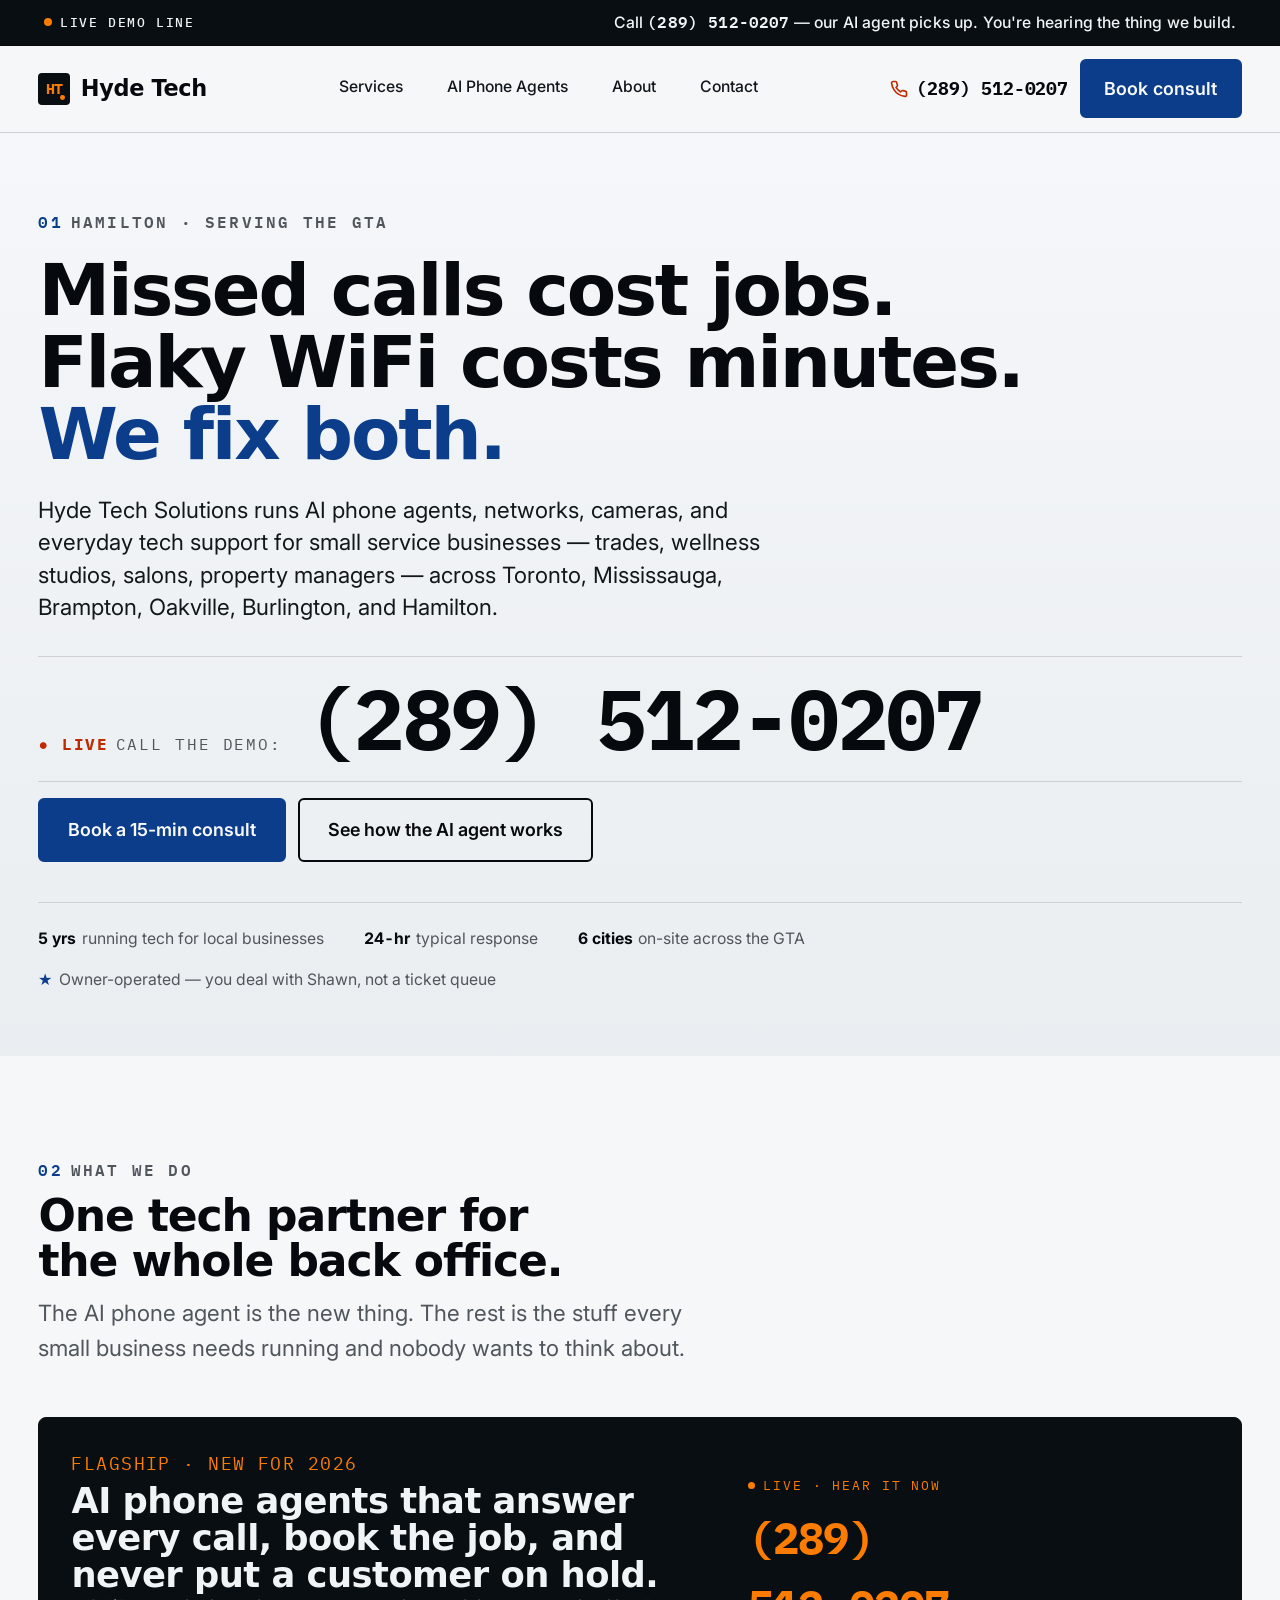
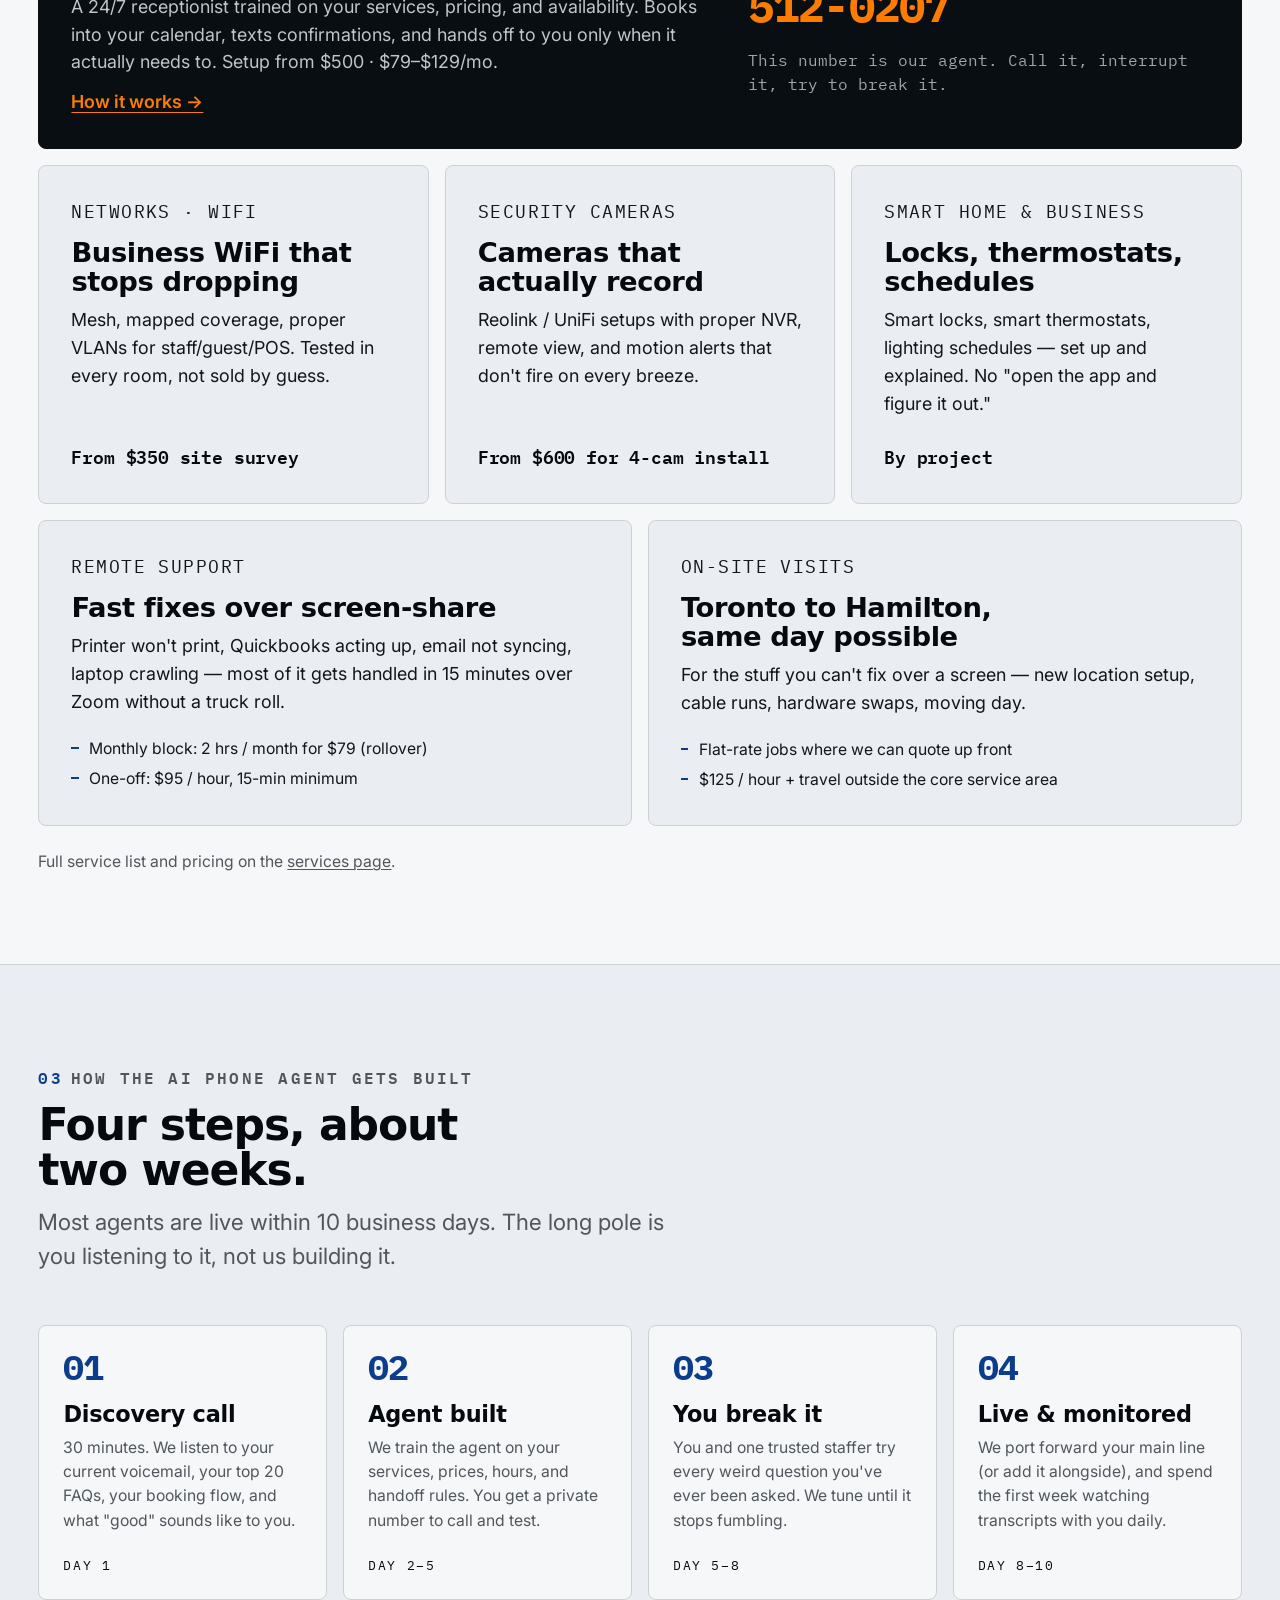
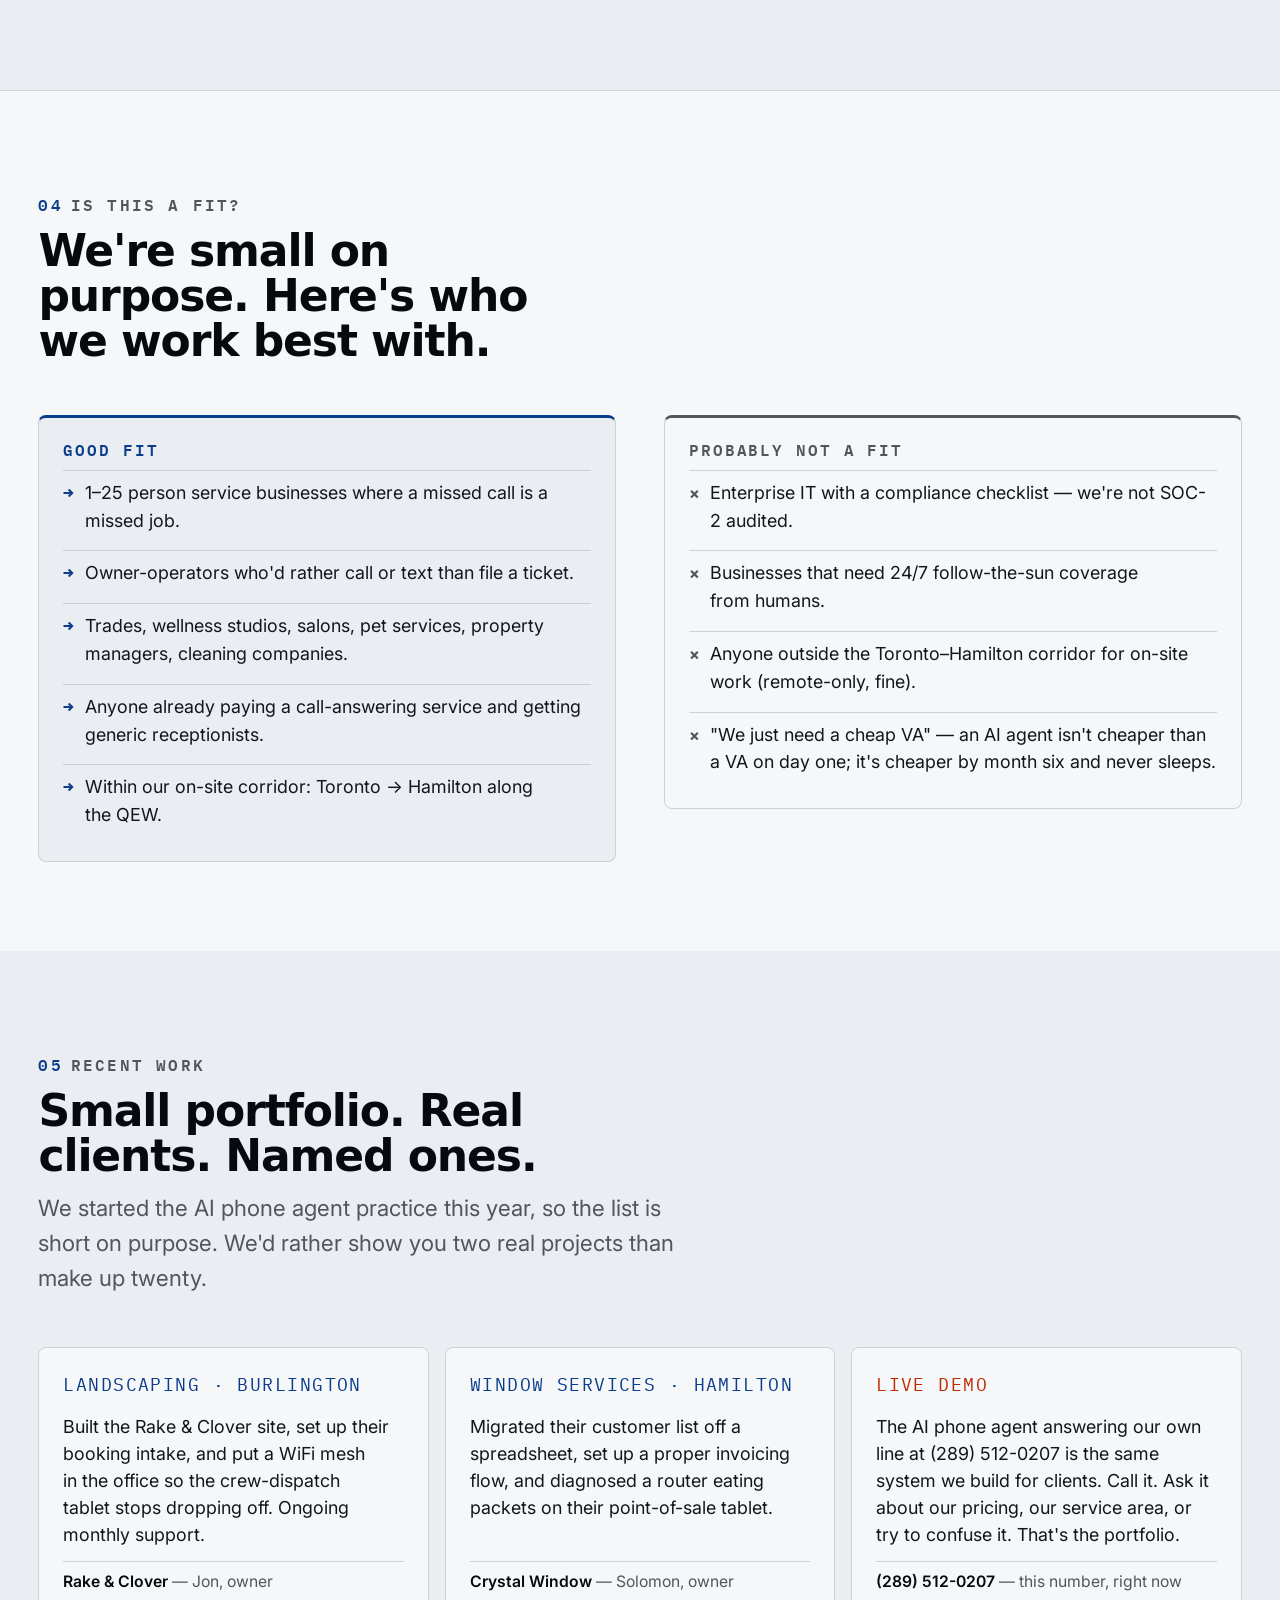
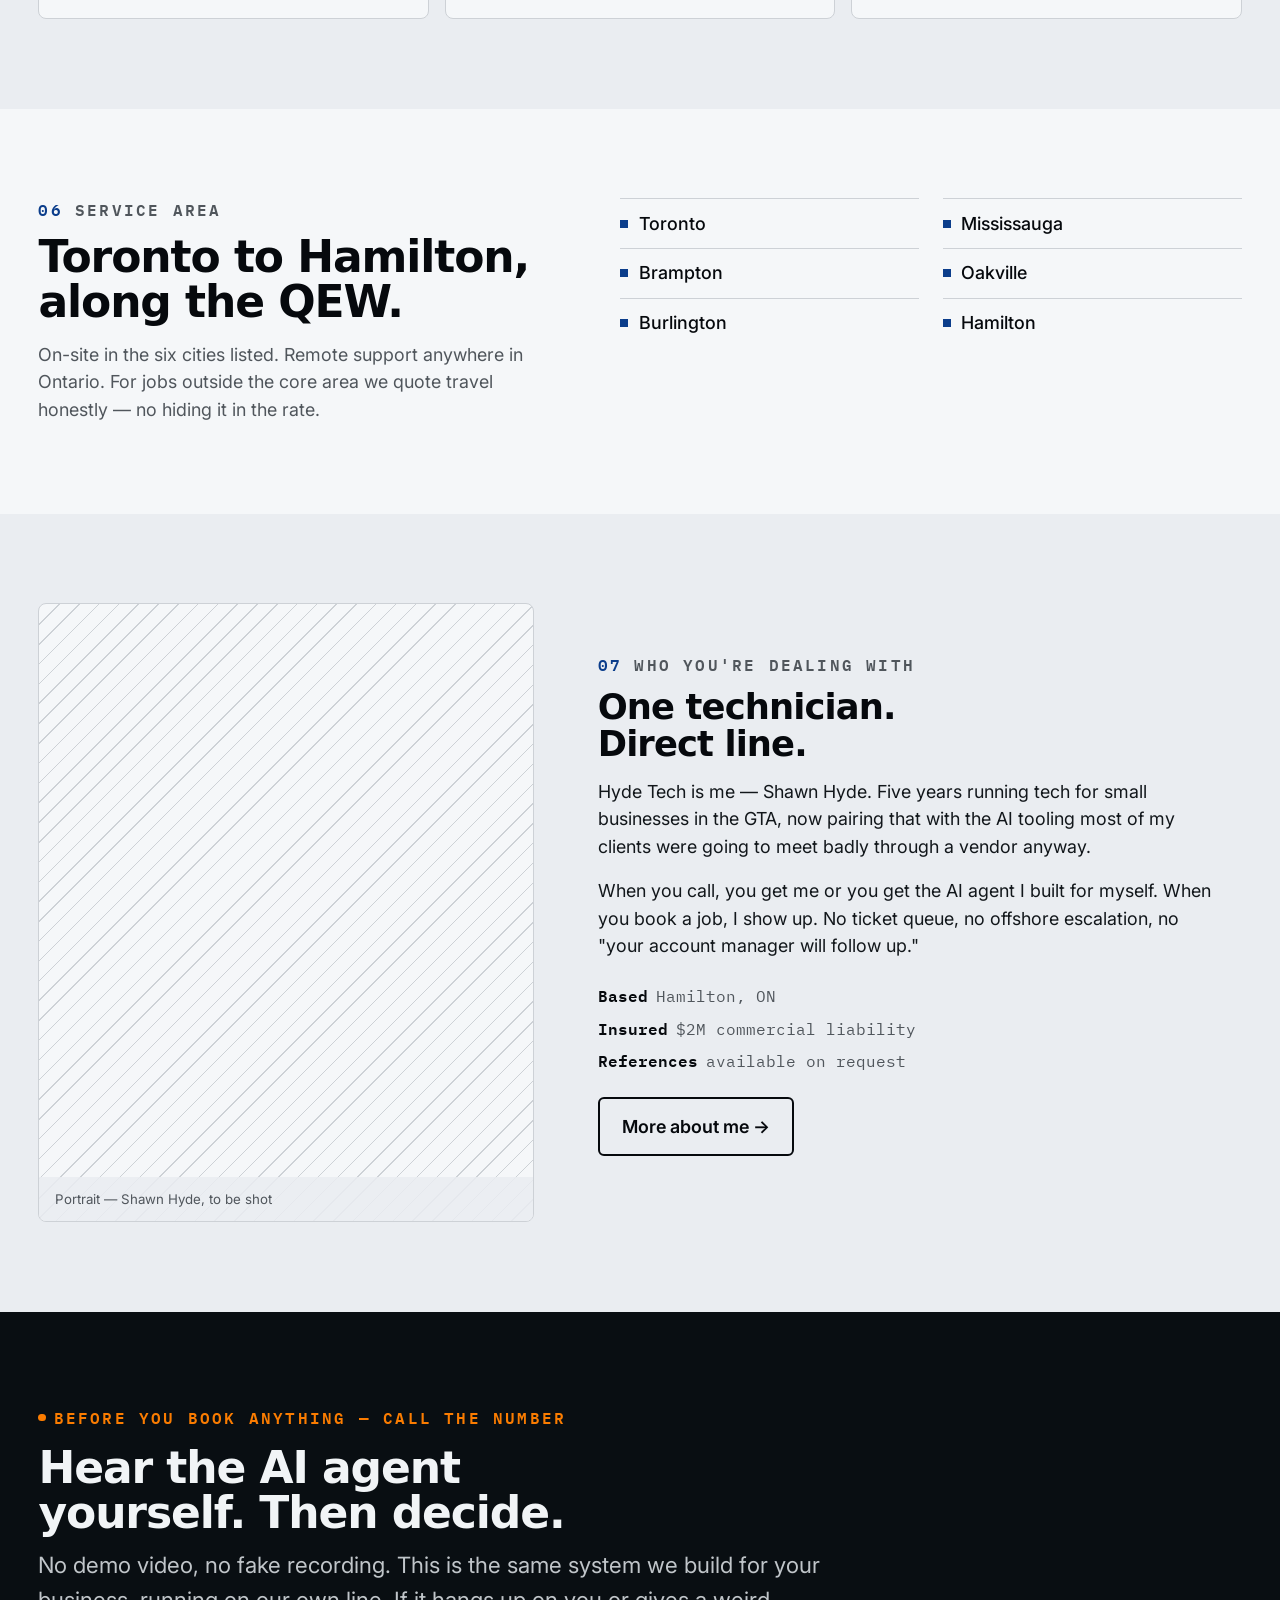
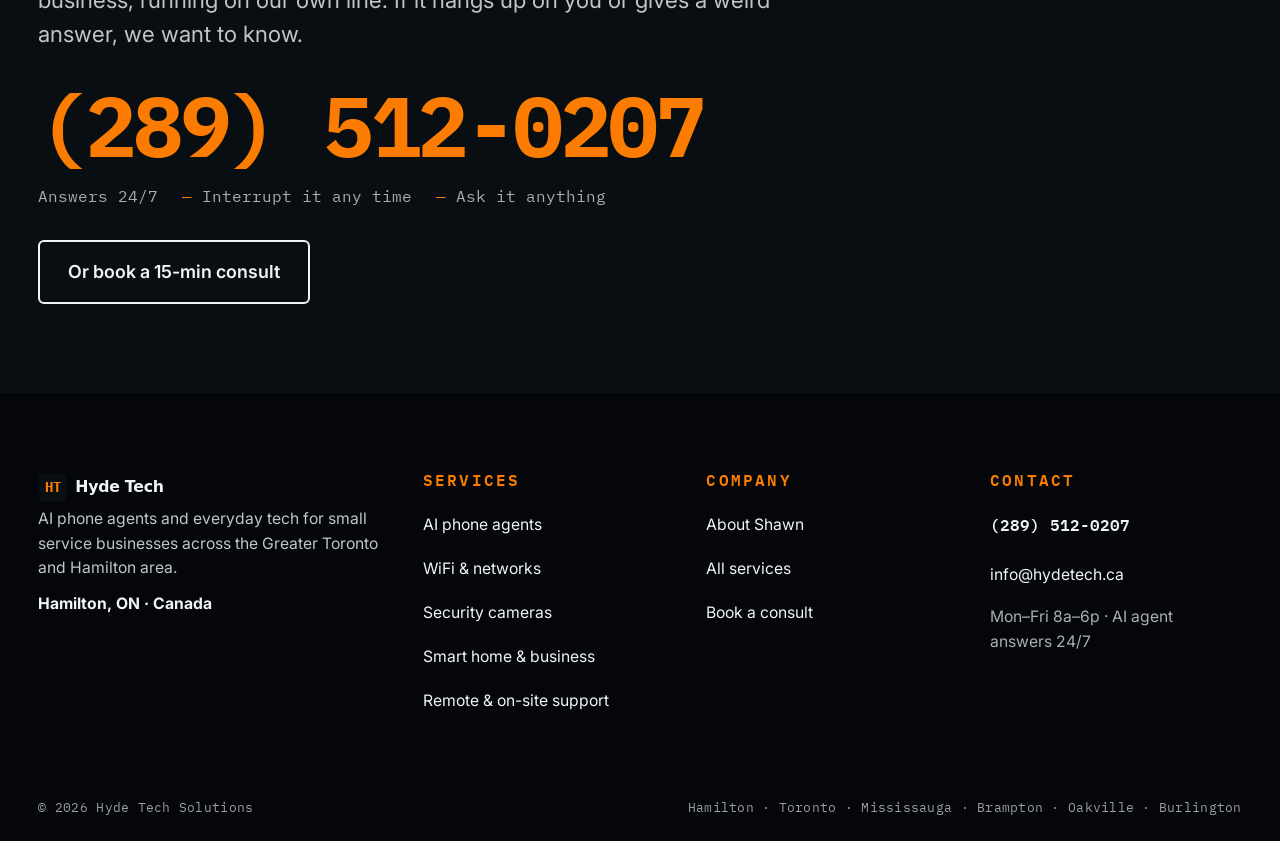
==== index.html @ 059d6177 "Initial preview: Hyde Tech v3 (a11y fixes 2026-04-24, relative paths, noindexed)" ====
<!doctype html>
<html lang="en">
<head>
  <meta charset="utf-8">
  <meta name="viewport" content="width=device-width, initial-scale=1">
  <meta name="theme-color" content="#1a1d26">
  <title>Hyde Tech Solutions — AI phone agents &amp; everyday tech for GTA service businesses</title>
  <meta name="description" content="Hyde Tech Solutions builds AI phone agents, fixes networks, and keeps the tech running for trades, wellness studios, and owner-operators across Toronto, Mississauga, Brampton, Oakville, Burlington, and Hamilton. Call (289) 512-0207 — that number is itself an AI demo.">

  <meta property="og:type" content="website">
  <meta property="og:title" content="Hyde Tech Solutions — AI phone agents &amp; everyday tech">
  <meta property="og:description" content="Call (289) 512-0207 to hear the AI pick up. Then book us to do the same for your business.">
  <meta property="og:url" content="https://hydetech.ca/">
  <meta name="twitter:card" content="summary_large_image">

  <meta name="robots" content="noindex, nofollow">
  <link rel="preconnect" href="https://fonts.googleapis.com">
  <link rel="preconnect" href="https://fonts.gstatic.com" crossorigin>
  <link rel="preconnect" href="https://api.fontshare.com">
  <link href="https://api.fontshare.com/v2/css?f[]=general-sans@500,600,700,800&display=swap" rel="stylesheet">
  <link href="https://fonts.googleapis.com/css2?family=Inter:wght@400;500;600;700&family=IBM+Plex+Mono:wght@400;500;600;700&display=swap" rel="stylesheet">

  <link rel="stylesheet" href="css/tokens.css">
  <link rel="stylesheet" href="css/site.css">

  <script type="application/ld+json">
  {
    "@context": "https://schema.org",
    "@graph": [
      {
        "@type": "ProfessionalService",
        "@id": "https://hydetech.ca/#org",
        "name": "Hyde Tech Solutions",
        "legalName": "Hyde Tech Solutions",
        "url": "https://hydetech.ca/",
        "telephone": "+1-289-512-0207",
        "email": "info@hydetech.ca",
        "priceRange": "$$",
        "image": "https://hydetech.ca/og.jpg",
        "description": "AI phone agents, network and WiFi setup, and managed tech support for small service businesses across the Greater Toronto and Hamilton area.",
        "address": {
          "@type": "PostalAddress",
          "addressLocality": "Hamilton",
          "addressRegion": "ON",
          "addressCountry": "CA"
        },
        "geo": {
          "@type": "GeoCoordinates",
          "latitude": 43.2557,
          "longitude": -79.8711
        },
        "areaServed": [
          { "@type": "City", "name": "Toronto" },
          { "@type": "City", "name": "Mississauga" },
          { "@type": "City", "name": "Brampton" },
          { "@type": "City", "name": "Oakville" },
          { "@type": "City", "name": "Burlington" },
          { "@type": "City", "name": "Hamilton" }
        ],
        "serviceType": [
          "AI phone agent setup",
          "Managed IT",
          "Network and WiFi installation",
          "Security camera systems",
          "Smart home and business automation",
          "Remote and on-site tech support"
        ],
        "founder": { "@type": "Person", "name": "Shawn Hyde" }
      },
      {
        "@type": "WebSite",
        "@id": "https://hydetech.ca/#site",
        "url": "https://hydetech.ca/",
        "name": "Hyde Tech Solutions",
        "publisher": { "@id": "https://hydetech.ca/#org" }
      }
    ]
  }
  </script>
</head>
<body>

  <a class="skip-link" href="#main">Skip to main content</a>

  <!-- LIVE DEMO BAND -->
  <div class="live-band" role="region" aria-label="AI demo line">
    <div class="live-band__inner">
      <span class="live-band__status"><span class="live-band__dot" aria-hidden="true"></span>LIVE Demo line</span>
      <span>Call <a href="tel:+12895120207">(289) 512-0207</a> — our AI agent picks up. You're hearing the thing we build.</span>
      <span class="vh">Serving the Greater Toronto and Hamilton area.</span>
    </div>
  </div>

  <!-- HEADER -->
  <header class="site-header">
    <div class="container header-inner">
      <a class="logo" href="./" aria-label="Hyde Tech Solutions home">
        <span class="logo-mark" aria-hidden="true">HT</span>
        <span>Hyde Tech</span>
      </a>
      <nav class="site-nav" id="site-nav" aria-label="Primary">
        <a href="services/">Services</a>
        <a href="ai-phone-agents/">AI Phone Agents</a>
        <a href="about/">About</a>
        <a href="contact/">Contact</a>
      </nav>
      <div class="header-cta">
        <a class="header-phone" href="tel:+12895120207" aria-label="Call (289) 512-0207">
          <svg width="18" height="18" viewBox="0 0 24 24" fill="none" stroke="currentColor" stroke-width="2.2" stroke-linecap="round" stroke-linejoin="round" aria-hidden="true"><path d="M22 16.92v3a2 2 0 0 1-2.18 2 19.8 19.8 0 0 1-8.63-3.07 19.5 19.5 0 0 1-6-6A19.8 19.8 0 0 1 2.12 4.18 2 2 0 0 1 4.11 2h3a2 2 0 0 1 2 1.72 12.8 12.8 0 0 0 .7 2.81 2 2 0 0 1-.45 2.11L8.09 9.91a16 16 0 0 0 6 6l1.27-1.27a2 2 0 0 1 2.11-.45 12.8 12.8 0 0 0 2.81.7A2 2 0 0 1 22 16.92z"/></svg>
          <span class="label">(289) 512-0207</span>
        </a>
        <a class="btn btn-primary" href="contact/">Book consult</a>
        <button class="nav-toggle" type="button" aria-expanded="false" aria-controls="site-nav" aria-label="Toggle menu"><span></span><span></span><span></span></button>
      </div>
    </div>
  </header>

  <main id="main">

    <!-- HERO -->
    <section class="hero">
      <div class="container">
        <p class="eyebrow"><span class="num">01</span>Hamilton · serving the GTA</p>
        <h1>Missed calls cost jobs.<br>Flaky WiFi costs minutes.<br><span class="accent">We fix both.</span></h1>
        <p class="sub">Hyde Tech Solutions runs AI phone agents, networks, cameras, and everyday tech support for small service businesses — trades, wellness studios, salons, property managers — across Toronto, Mississauga, Brampton, Oakville, Burlington, and Hamilton.</p>

        <div class="hero-phone-block">
          <span class="label"><span class="live-tag">● LIVE</span>Call the demo:</span>
          <a class="hero-phone phone-display" href="tel:+12895120207">(289) 512-0207</a>
        </div>

        <div class="hero-ctas">
          <a class="btn btn-primary btn-lg" href="contact/">Book a 15-min consult</a>
          <a class="btn btn-outline btn-lg" href="ai-phone-agents/">See how the AI agent works</a>
        </div>

        <ul class="trust-strip" aria-label="Quick facts">
          <li><strong>5 yrs</strong>running tech for local businesses</li>
          <li><strong>24-hr</strong>typical response</li>
          <li><strong>6 cities</strong>on-site across the GTA</li>
          <li><span class="mark">★</span>Owner-operated — you deal with Shawn, not a ticket queue</li>
        </ul>
      </div>
    </section>

    <!-- SERVICES BENTO -->
    <section class="services" id="services">
      <div class="container">
        <header class="section-head">
          <p class="eyebrow"><span class="num">02</span>What we do</p>
          <h2>One tech partner for the whole back office.</h2>
          <p>The AI phone agent is the new thing. The rest is the stuff every small business needs running and nobody wants to think about.</p>
        </header>

        <div class="bento">

          <article class="service service--feature">
            <div>
              <p class="service-tag">Flagship · New for 2026</p>
              <h3>AI phone agents that answer every call, book the job, and never put a customer on hold.</h3>
              <p>A 24/7 receptionist trained on your services, pricing, and availability. Books into your calendar, texts confirmations, and hands off to you only when it actually needs to. Setup from $500 · $79–$129/mo.</p>
              <p style="margin-block-start:0.75rem;"><a href="ai-phone-agents/" style="color:var(--live); text-decoration: underline; text-underline-offset: 0.2em; font-weight:600;">How it works →</a></p>
            </div>
            <div class="cta-side">
              <span class="live-badge">LIVE · hear it now</span>
              <a class="num" href="tel:+12895120207">(289)<br>512-0207</a>
              <small>This number is our agent. Call it, interrupt it, try to break it.</small>
            </div>
          </article>

          <article class="service service--std">
            <p class="service-tag">Networks · WiFi</p>
            <h3>Business WiFi that stops dropping</h3>
            <p>Mesh, mapped coverage, proper VLANs for staff/guest/POS. Tested in every room, not sold by guess.</p>
            <span class="price">From $350 site survey</span>
          </article>

          <article class="service service--std">
            <p class="service-tag">Security cameras</p>
            <h3>Cameras that actually record</h3>
            <p>Reolink / UniFi setups with proper NVR, remote view, and motion alerts that don't fire on every breeze.</p>
            <span class="price">From $600 for 4-cam install</span>
          </article>

          <article class="service service--std">
            <p class="service-tag">Smart home &amp; business</p>
            <h3>Locks, thermostats, schedules</h3>
            <p>Smart locks, smart thermostats, lighting schedules — set up and explained. No "open the app and figure it out."</p>
            <span class="price">By project</span>
          </article>

          <article class="service service--wide">
            <p class="service-tag">Remote support</p>
            <h3>Fast fixes over screen-share</h3>
            <p>Printer won't print, Quickbooks acting up, email not syncing, laptop crawling — most of it gets handled in 15 minutes over Zoom without a truck roll.</p>
            <ul>
              <li>Monthly block: 2 hrs / month for $79 (rollover)</li>
              <li>One-off: $95 / hour, 15-min minimum</li>
            </ul>
          </article>

          <article class="service service--wide">
            <p class="service-tag">On-site visits</p>
            <h3>Toronto to Hamilton, same day possible</h3>
            <p>For the stuff you can't fix over a screen — new location setup, cable runs, hardware swaps, moving day.</p>
            <ul>
              <li>Flat-rate jobs where we can quote up front</li>
              <li>$125 / hour + travel outside the core service area</li>
            </ul>
          </article>

        </div>

        <p class="reveal" style="margin-block-start:1.5rem; color:var(--muted); font-size:var(--step--1);">Full service list and pricing on the <a href="services/">services page</a>.</p>
      </div>
    </section>

    <!-- HOW IT WORKS (AI Phone Agent) -->
    <section class="how" id="how">
      <div class="container">
        <header class="section-head">
          <p class="eyebrow"><span class="num">03</span>How the AI phone agent gets built</p>
          <h2>Four steps, about two weeks.</h2>
          <p>Most agents are live within 10 business days. The long pole is you listening to it, not us building it.</p>
        </header>

        <div class="steps">
          <article class="step reveal">
            <h3>Discovery call</h3>
            <p>30 minutes. We listen to your current voicemail, your top 20 FAQs, your booking flow, and what "good" sounds like to you.</p>
            <time>Day 1</time>
          </article>
          <article class="step reveal">
            <h3>Agent built</h3>
            <p>We train the agent on your services, prices, hours, and handoff rules. You get a private number to call and test.</p>
            <time>Day 2–5</time>
          </article>
          <article class="step reveal">
            <h3>You break it</h3>
            <p>You and one trusted staffer try every weird question you've ever been asked. We tune until it stops fumbling.</p>
            <time>Day 5–8</time>
          </article>
          <article class="step reveal">
            <h3>Live &amp; monitored</h3>
            <p>We port forward your main line (or add it alongside), and spend the first week watching transcripts with you daily.</p>
            <time>Day 8–10</time>
          </article>
        </div>
      </div>
    </section>

    <!-- FIT -->
    <section class="fit">
      <div class="container">
        <header class="section-head">
          <p class="eyebrow"><span class="num">04</span>Is this a fit?</p>
          <h2>We're small on purpose. Here's who we work best with.</h2>
        </header>

        <div class="fit-grid">
          <div class="fit-col fit-col--yes reveal">
            <h3>Good fit</h3>
            <ul>
              <li>1–25 person service businesses where a missed call is a missed job.</li>
              <li>Owner-operators who'd rather call or text than file a ticket.</li>
              <li>Trades, wellness studios, salons, pet services, property managers, cleaning companies.</li>
              <li>Anyone already paying a call-answering service and getting generic receptionists.</li>
              <li>Within our on-site corridor: Toronto → Hamilton along the QEW.</li>
            </ul>
          </div>
          <div class="fit-col fit-col--no reveal">
            <h3>Probably not a fit</h3>
            <ul>
              <li>Enterprise IT with a compliance checklist — we're not SOC-2 audited.</li>
              <li>Businesses that need 24/7 follow-the-sun coverage from humans.</li>
              <li>Anyone outside the Toronto–Hamilton corridor for on-site work (remote-only, fine).</li>
              <li>"We just need a cheap VA" — an AI agent isn't cheaper than a VA on day one; it's cheaper by month six and never sleeps.</li>
            </ul>
          </div>
        </div>
      </div>
    </section>

    <!-- PROOF / RECENT WORK -->
    <section class="proof" id="work">
      <div class="container">
        <header class="section-head">
          <p class="eyebrow"><span class="num">05</span>Recent work</p>
          <h2>Small portfolio. Real clients. Named ones.</h2>
          <p>We started the AI phone agent practice this year, so the list is short on purpose. We'd rather show you two real projects than make up twenty.</p>
        </header>

        <div class="proof-grid">
          <article class="review reveal">
            <p class="service-tag" style="color:var(--brand);">Landscaping · Burlington</p>
            <p>Built the Rake &amp; Clover site, set up their booking intake, and put a WiFi mesh in the office so the crew-dispatch tablet stops dropping off. Ongoing monthly support.</p>
            <cite><strong>Rake &amp; Clover</strong> — Jon, owner</cite>
          </article>
          <article class="review reveal">
            <p class="service-tag" style="color:var(--brand);">Window services · Hamilton</p>
            <p>Migrated their customer list off a spreadsheet, set up a proper invoicing flow, and diagnosed a router eating packets on their point-of-sale tablet.</p>
            <cite><strong>Crystal Window</strong> — Solomon, owner</cite>
          </article>
          <article class="review reveal">
            <p class="service-tag" style="color:var(--live-ink);">Live demo</p>
            <p>The AI phone agent answering our own line at (289) 512-0207 is the same system we build for clients. Call it. Ask it about our pricing, our service area, or try to confuse it. That's the portfolio.</p>
            <cite><strong><a href="tel:+12895120207" style="color:var(--text-hi); text-decoration: none;">(289) 512-0207</a></strong> — this number, right now</cite>
          </article>
        </div>
      </div>
    </section>

    <!-- SERVICE AREA -->
    <section class="area">
      <div class="container">
        <div class="area-grid">
          <div class="reveal">
            <p class="eyebrow" style="font-family: var(--font-mono); font-size: var(--step--1); text-transform: uppercase; letter-spacing: 0.14em; color: var(--muted); font-weight: 600; margin-block-end: 0.75rem;"><span style="color:var(--brand);">06 </span>Service area</p>
            <h2 style="font-size: var(--step-4); max-width: 18ch; margin-block-end:1rem;">Toronto to Hamilton, along the QEW.</h2>
            <p style="color:var(--muted); font-size: var(--step-0);">On-site in the six cities listed. Remote support anywhere in Ontario. For jobs outside the core area we quote travel honestly — no hiding it in the rate.</p>
          </div>
          <ul class="area-list reveal">
            <li>Toronto</li>
            <li>Mississauga</li>
            <li>Brampton</li>
            <li>Oakville</li>
            <li>Burlington</li>
            <li>Hamilton</li>
          </ul>
        </div>
      </div>
    </section>

    <!-- ABOUT TEASER -->
    <section class="about">
      <div class="container">
        <div class="about-grid">
          <div class="portrait reveal" role="img" aria-label="Placeholder for portrait of Shawn Hyde"></div>
          <div class="reveal">
            <p class="eyebrow" style="font-family: var(--font-mono); font-size: var(--step--1); text-transform: uppercase; letter-spacing: 0.14em; color: var(--muted); font-weight: 600; margin-block-end: 0.75rem;"><span style="color:var(--brand);">07 </span>Who you're dealing with</p>
            <h2>One technician. Direct line.</h2>
            <p>Hyde Tech is me — Shawn Hyde. Five years running tech for small businesses in the GTA, now pairing that with the AI tooling most of my clients were going to meet badly through a vendor anyway.</p>
            <p>When you call, you get me or you get the AI agent I built for myself. When you book a job, I show up. No ticket queue, no offshore escalation, no "your account manager will follow up."</p>
            <ul class="creds">
              <li><strong>Based</strong>Hamilton, ON</li>
              <li><strong>Insured</strong>$2M commercial liability</li>
              <li><strong>References</strong>available on request</li>
            </ul>
            <p style="margin-block-start:1.5rem;"><a class="btn btn-outline" href="about/">More about me →</a></p>
          </div>
        </div>
      </div>
    </section>

    <!-- FINAL CTA -->
    <section class="cta-block">
      <div class="container">
        <p class="eyebrow">Before you book anything — call the number</p>
        <h2>Hear the AI agent yourself. Then decide.</h2>
        <p>No demo video, no fake recording. This is the same system we build for your business, running on our own line. If it hangs up on you or gives a weird answer, we want to know.</p>
        <a class="cta-phone" href="tel:+12895120207">(289) 512-0207</a>
        <div class="cta-sub">
          <span>Answers 24/7</span>
          <span>Interrupt it any time</span>
          <span>Ask it anything</span>
        </div>
        <a class="btn btn-outline btn-lg" href="contact/">Or book a 15-min consult</a>
      </div>
    </section>

  </main>

  <!-- FOOTER -->
  <footer class="site-footer">
    <div class="container">
      <nav class="footer-grid" aria-label="Footer">
        <div>
          <p class="footer-brand"><span class="mark">HT</span>Hyde Tech</p>
          <p>AI phone agents and everyday tech for small service businesses across the Greater Toronto and Hamilton area.</p>
          <p style="margin-block-start:0.75rem;"><strong style="color:var(--ink-fg);">Hamilton, ON · Canada</strong></p>
        </div>
        <div>
          <h4>Services</h4>
          <a href="ai-phone-agents/">AI phone agents</a>
          <a href="services/#wifi">WiFi &amp; networks</a>
          <a href="services/#cameras">Security cameras</a>
          <a href="services/#smart">Smart home &amp; business</a>
          <a href="services/#support">Remote &amp; on-site support</a>
        </div>
        <div>
          <h4>Company</h4>
          <a href="about/">About Shawn</a>
          <a href="services/">All services</a>
          <a href="contact/">Book a consult</a>
        </div>
        <div>
          <h4>Contact</h4>
          <p><a href="tel:+12895120207" class="mono" style="font-weight:600;">(289) 512-0207</a></p>
          <p><a href="mailto:info@hydetech.ca">info@hydetech.ca</a></p>
          <p style="color:oklch(0.75 0.008 250); margin-block-start:0.5rem;">Mon–Fri 8a–6p · AI agent answers 24/7</p>
        </div>
      </nav>
      <div class="footer-bottom">
        <span>© 2026 Hyde Tech Solutions</span>
        <span>Hamilton · Toronto · Mississauga · Brampton · Oakville · Burlington</span>
      </div>
    </div>
  </footer>

  <!-- MOBILE STICKY CTA -->
  <div class="mobile-cta" aria-hidden="false">
    <a class="btn btn-primary" href="tel:+12895120207">Call (289) 512-0207</a>
    <a class="btn btn-outline" href="contact/">Book</a>
  </div>

  <script>
    // Nav toggle
    (function () {
      const btn = document.querySelector('.nav-toggle');
      const nav = document.getElementById('site-nav');
      if (!btn || !nav) return;
      btn.addEventListener('click', () => {
        const open = nav.classList.toggle('is-open');
        btn.setAttribute('aria-expanded', String(open));
      });
    })();
  </script>

</body>
</html>
---- css/tokens.css ----
/* ============================================================
   Hyde Tech Solutions — Design Tokens (v3)
   Archetype: utilitarian-direct
   Palette:  charcoal + deep indigo brand + safety-orange LIVE signal
   Type:     General Sans (display) + Inter (body) + IBM Plex Mono (phone/data)
   Rule:     Phone is the loudest thing. Weight carries H1. No gradients.
   ============================================================ */

:root {
  /* ----- Colors (OKLCH) -----
     Bone base so the site reads "tool, not startup".
     Deep indigo as the one saturated accent — signals technical without
     drifting into SaaS-purple or generic trade-red. */
  --bg:         oklch(0.975 0.004 250);   /* bone, cool cast */
  --surface:    oklch(0.945 0.006 250);
  --surface-2:  oklch(0.905 0.008 250);
  --border:     oklch(0.86 0.008 250);
  --muted:      oklch(0.45 0.012 250);
  --text:       oklch(0.20 0.012 250);
  --text-hi:    oklch(0.14 0.010 250);

  /* Brand — deep indigo. Chroma held to 0.14 so it reads ink, not neon. */
  --brand:       oklch(0.38 0.14 260);
  --brand-hover: oklch(0.32 0.15 260);
  --brand-fg:    oklch(0.985 0 0);
  --brand-bg:    oklch(0.94 0.04 260);

  /* Ink (dark band, footer, high-contrast tiles) — near-black charcoal */
  --ink:         oklch(0.16 0.012 250);
  --ink-fg:      oklch(0.965 0.004 250);

  /* LIVE signal — safety orange. USED ONLY FOR:
       1. "LIVE" demo-line badge + pulsing dot
       2. Phone ring icon in emergency band
       3. Active-route marker in nav
     Never as a general CTA. CTAs use --brand.
     --live:      use on --ink / dark surfaces only (reads ~7.8:1).
     --live-ink:  use whenever orange text or an accent sits on --bg or --surface (light).
                  oklch(0.52 0.20 45) ≈ 4.6:1 on bone — passes WCAG AA for text. */
  --live:        oklch(0.72 0.19 55);
  --live-ink:    oklch(0.52 0.20 45);
  --live-fg:     oklch(0.18 0.01 55);
  --live-bg:     oklch(0.96 0.04 60);

  /* State */
  --success:     oklch(0.58 0.13 155);
  --warning:     oklch(0.74 0.15 70);
  --danger:      oklch(0.55 0.22 28);

  /* ----- Type scale (perfect-fourth, utilitarian ceiling on hero) ----- */
  --step--2:    clamp(0.75rem, 0.72rem + 0.14vw, 0.844rem);
  --step--1:    clamp(0.875rem, 0.84rem + 0.18vw, 1rem);
  --step-0:     clamp(1rem, 0.96rem + 0.2vw, 1.125rem);
  --step-1:     clamp(1.25rem, 1.2rem + 0.25vw, 1.424rem);
  --step-2:     clamp(1.5rem, 1.43rem + 0.35vw, 1.75rem);
  --step-3:     clamp(1.875rem, 1.76rem + 0.56vw, 2.266rem);
  --step-4:     clamp(2.25rem, 2.08rem + 0.84vw, 2.844rem);
  --step-5:     clamp(2.75rem, 2.5rem + 1.25vw, 3.625rem);
  --step-hero:  clamp(2.5rem, 1.8rem + 5.5vw, 4.5rem);

  /* Phone-as-typography — competes with H1 on purpose */
  --step-phone: clamp(2.75rem, 2rem + 6vw, 5.25rem);

  /* ----- Fonts ----- */
  --font-display: "General Sans", "Söhne", "Inter Display", ui-sans-serif, system-ui, sans-serif;
  --font-body:    "Inter", ui-sans-serif, system-ui, -apple-system, sans-serif;
  --font-mono:    "IBM Plex Mono", "JetBrains Mono", ui-monospace, SFMono-Regular, Menlo, monospace;

  /* ----- Spacing ----- */
  --space-3xs: 0.25rem;
  --space-2xs: 0.5rem;
  --space-xs:  0.75rem;
  --space-s:   1rem;
  --space-m:   1.5rem;
  --space-l:   2rem;
  --space-xl:  3rem;
  --space-2xl: 4rem;
  --space-3xl: 6rem;
  --section-y: clamp(3rem, 7vw, 7.5rem);

  /* ----- Radii — squarer, tool-like ----- */
  --radius-xs: 0.125rem;
  --radius-s:  0.25rem;
  --radius-m:  0.375rem;
  --radius-l:  0.5rem;
  --radius-xl: 0.75rem;
  --radius-full: 9999px;

  /* ----- Shadows — minimal ----- */
  --shadow-sm: 0 1px 2px oklch(0 0 0 / 0.08);
  --shadow-md: 0 3px 8px oklch(0 0 0 / 0.10);
  --shadow-lg: 0 10px 24px oklch(0 0 0 / 0.14);

  /* ----- Motion ----- */
  --ease-out: cubic-bezier(0.16, 1, 0.3, 1);
  --dur-fast: 120ms;
  --dur-med:  200ms;

  /* ----- Layout ----- */
  --container: min(94%, 1240px);
  --measure:   62ch;
}

/* ----- Dark variant (cool charcoal, not navy) ----- */
@media (prefers-color-scheme: dark) {
  :root {
    --bg:         oklch(0.17 0.008 255);
    --surface:    oklch(0.22 0.010 255);
    --surface-2:  oklch(0.27 0.012 255);
    --border:     oklch(0.32 0.012 255);
    --muted:      oklch(0.70 0.008 250);
    --text:       oklch(0.96 0.005 250);
    --text-hi:    oklch(0.99 0 0);
    --brand:      oklch(0.68 0.16 260);
    --brand-hover: oklch(0.74 0.14 260);
    --brand-fg:   oklch(0.12 0.012 250);
    --brand-bg:   oklch(0.30 0.10 260);
    --ink:        oklch(0.12 0.010 255);
    --ink-fg:     oklch(0.96 0.005 250);
    --live:       oklch(0.78 0.18 55);
    --live-ink:   oklch(0.78 0.18 55);  /* on dark --bg, the bright token is already >= 7:1 */
    --live-fg:    oklch(0.18 0.01 55);
    --shadow-sm:  0 1px 2px oklch(0 0 0 / 0.40);
    --shadow-md:  0 3px 8px oklch(0 0 0 / 0.50);
    --shadow-lg:  0 10px 24px oklch(0 0 0 / 0.60);
  }
}

/* ============================================================
   Base reset + utilitarian typography defaults
   ============================================================ */
*, *::before, *::after { box-sizing: border-box; }
* { margin: 0; }
html { scroll-behavior: smooth; }
body {
  min-height: 100dvh;
  font-family: var(--font-body);
  font-size: var(--step-0);
  line-height: 1.55;
  color: var(--text);
  background: var(--bg);
  -webkit-font-smoothing: antialiased;
  text-rendering: optimizeLegibility;
}
img, picture, svg, video { display: block; max-width: 100%; height: auto; }
input, button, textarea, select { font: inherit; }

h1, h2, h3, h4 {
  font-family: var(--font-display);
  font-weight: 700;
  line-height: 1.02;
  letter-spacing: -0.025em;
  text-wrap: balance;
  color: var(--text-hi);
}
h1 { font-size: var(--step-hero); font-weight: 800; letter-spacing: -0.03em; }
h2 { font-size: var(--step-5); }
h3 { font-size: var(--step-3); letter-spacing: -0.015em; }
h4 { font-size: var(--step-2); letter-spacing: -0.010em; }
p, li { max-width: var(--measure); text-wrap: pretty; }

/* Phone-as-typography — tabular, mono, heavy */
.phone-display {
  font-family: var(--font-mono);
  font-size: var(--step-phone);
  font-weight: 700;
  font-variant-numeric: tabular-nums;
  letter-spacing: -0.02em;
  line-height: 1;
  color: inherit;
  text-decoration: none;
}
.phone-display:hover { text-decoration: underline; text-decoration-thickness: 2px; text-underline-offset: 0.12em; }

a { color: inherit; text-decoration: underline; text-underline-offset: 0.15em; text-decoration-thickness: 1px; }
a:hover { text-decoration-thickness: 2px; }

@media (prefers-reduced-motion: reduce) {
  *, *::before, *::after {
    animation-duration: 0.01ms !important;
    animation-iteration-count: 1 !important;
    transition-duration: 0.01ms !important;
    scroll-behavior: auto !important;
  }
}

:focus-visible {
  outline: 3px solid var(--brand);
  outline-offset: 2px;
  border-radius: var(--radius-xs);
}

/* Skip link — hidden until focused by keyboard. First interactive element on every page. */
.skip-link {
  position: absolute;
  inset-inline-start: 0.75rem;
  inset-block-start: -3rem;
  z-index: 100;
  background: var(--ink);
  color: var(--ink-fg);
  padding: 0.75rem 1rem;
  font-family: var(--font-mono);
  font-weight: 600;
  font-size: var(--step--1);
  text-decoration: none;
  border-radius: var(--radius-s);
  transition: top 120ms var(--ease-out);
}
.skip-link:focus,
.skip-link:focus-visible {
  inset-block-start: 0.75rem;
  outline: 3px solid var(--brand);
  outline-offset: 2px;
}
---- css/site.css ----
/* ============================================================
   Hyde Tech Solutions — site styles (v3)
   Archetype: utilitarian-direct
   ============================================================ */

/* ----- Container ----- */
.container {
  width: var(--container);
  margin-inline: auto;
}
.container--narrow { max-width: 72ch; }

/* ============================================================
   LIVE band — dark ink strip with safety-orange LIVE dot.
   This is NOT an emergency band (Hyde Tech is not 911 plumbing).
   It advertises the fact that 289-512-0207 is an AI demo you can call.
   ============================================================ */
.live-band {
  background: var(--ink);
  color: var(--ink-fg);
  font-size: var(--step--1);
  font-weight: 500;
  letter-spacing: 0.01em;
  position: sticky;
  top: 0;
  z-index: 60;
  border-bottom: 1px solid oklch(0 0 0 / 0.3);
}
.live-band__inner {
  display: flex;
  align-items: center;
  justify-content: space-between;
  gap: var(--space-m);
  padding-block: 0.6rem;
  padding-inline: var(--space-m);
  max-width: 1240px;
  margin-inline: auto;
}
.live-band a { color: inherit; text-decoration: none; font-variant-numeric: tabular-nums; font-family: var(--font-mono); font-weight: 600; }
.live-band a:hover { text-decoration: underline; text-underline-offset: 0.2em; }
.live-band__status {
  display: inline-flex; align-items: center; gap: 0.5rem;
  font-family: var(--font-mono);
  text-transform: uppercase;
  letter-spacing: 0.12em;
  font-size: var(--step--2);
}
.live-band__dot {
  display: inline-block;
  width: 0.5rem; height: 0.5rem;
  border-radius: 50%;
  background: var(--live);
  box-shadow: 0 0 0 0 oklch(0.72 0.19 55 / 0.6);
  animation: live-pulse 2.2s ease-in-out infinite;
}
@keyframes live-pulse {
  0%, 100% { opacity: 1; box-shadow: 0 0 0 0 oklch(0.72 0.19 55 / 0.55); }
  50%      { opacity: 0.6; box-shadow: 0 0 0 6px oklch(0.72 0.19 55 / 0); }
}
@media (prefers-reduced-motion: reduce) {
  .live-band__dot { animation: none; box-shadow: none; }
}
@media (max-width: 640px) {
  .live-band { position: static; }
  .live-band__inner { flex-direction: column; gap: 0.25rem; text-align: center; }
}

/* ============================================================
   Site header — dense, functional. No shrink-on-scroll.
   ============================================================ */
.site-header {
  position: sticky;
  top: 0;
  z-index: 50;
  background: color-mix(in oklch, var(--bg) 94%, transparent);
  backdrop-filter: saturate(120%) blur(8px);
  border-bottom: 1px solid var(--border);
}
@supports not (backdrop-filter: blur(1px)) {
  .site-header { background: var(--bg); }
}
.live-band + .site-header { top: 2.5rem; }
@media (max-width: 640px) {
  .live-band + .site-header { top: 0; }
}

.header-inner {
  display: grid;
  grid-template-columns: auto 1fr auto;
  align-items: center;
  gap: var(--space-m);
  padding-block: 0.85rem;
}
.logo {
  display: inline-flex;
  align-items: center;
  gap: 0.65rem;
  text-decoration: none;
  color: var(--text-hi);
  font-family: var(--font-display);
  font-weight: 700;
  font-size: var(--step-1);
  letter-spacing: -0.015em;
}
.logo-mark {
  width: 2rem; height: 2rem;
  background: var(--ink);
  color: var(--live);
  display: grid;
  place-items: center;
  font-family: var(--font-mono);
  font-weight: 700;
  font-size: 0.95rem;
  border-radius: var(--radius-s);
  letter-spacing: -0.05em;
}
.logo-mark::after {
  content: "";
  width: 0.3rem; height: 0.3rem;
  border-radius: 50%;
  background: var(--live);
  position: absolute;
  margin-block-start: 1.1rem;
  margin-inline-start: 1rem;
}
.logo-mark { position: relative; }

.site-nav {
  display: flex;
  justify-content: center;
  gap: 1.75rem;
  font-size: var(--step--1);
  font-weight: 500;
}
.site-nav a {
  text-decoration: none;
  color: var(--text);
  padding: 0.75rem 0.5rem;
  min-height: 44px;
  display: inline-flex;
  align-items: center;
  border-bottom: 2px solid transparent;
  transition: border-color var(--dur-fast) var(--ease-out), color var(--dur-fast) var(--ease-out);
}
.site-nav a:hover { color: var(--text-hi); border-bottom-color: var(--brand); }
.site-nav a[aria-current="page"] { color: var(--text-hi); border-bottom-color: var(--live-ink); }

.header-cta {
  display: flex; align-items: center; gap: 0.75rem;
  font-variant-numeric: tabular-nums;
}
.header-phone {
  display: inline-flex; align-items: center; gap: 0.5rem;
  text-decoration: none;
  font-family: var(--font-mono);
  font-weight: 700;
  font-size: var(--step-0);
  color: var(--text-hi);
  letter-spacing: -0.01em;
}
.header-phone svg { color: var(--live-ink); }

.nav-toggle {
  display: none;
  background: transparent;
  border: 1px solid var(--border);
  border-radius: var(--radius-s);
  padding: 0.5rem 0.65rem;
  cursor: pointer;
}
.nav-toggle span {
  display: block;
  width: 20px; height: 2px;
  background: var(--text-hi);
  margin: 4px 0;
}

@media (max-width: 900px) {
  .site-nav { display: none; }
  .site-nav.is-open {
    display: flex;
    position: absolute;
    inset: 100% 0 auto 0;
    flex-direction: column;
    background: var(--bg);
    border-bottom: 1px solid var(--border);
    padding: var(--space-m);
    gap: 1rem;
  }
  .nav-toggle { display: inline-block; }
  .header-cta .btn { display: none; }
}
@media (max-width: 520px) {
  .header-phone span.label { display: none; }
  .header-phone { padding: 0.5rem; }
}

/* ============================================================
   Buttons — utilitarian
   ============================================================ */
.btn {
  display: inline-flex;
  align-items: center;
  justify-content: center;
  gap: 0.5rem;
  padding: 0.85rem 1.4rem;
  border-radius: var(--radius-m);
  font-family: var(--font-body);
  font-weight: 600;
  text-decoration: none;
  border: 2px solid transparent;
  cursor: pointer;
  transition: transform var(--dur-fast) var(--ease-out),
              background-color var(--dur-fast) var(--ease-out),
              border-color var(--dur-fast) var(--ease-out);
}
.btn-primary { background: var(--brand); color: var(--brand-fg); border-color: var(--brand); }
.btn-primary:hover { background: var(--brand-hover); border-color: var(--brand-hover); transform: translateY(-1px); }

.btn-outline {
  background: transparent;
  color: var(--text-hi);
  border-color: var(--text-hi);
}
.btn-outline:hover { background: var(--text-hi); color: var(--bg); }

.btn-dark { background: var(--ink); color: var(--ink-fg); border-color: var(--ink); }
.btn-dark:hover { background: oklch(0.22 0.012 255); border-color: oklch(0.22 0.012 255); transform: translateY(-1px); }

.btn-lg { padding: 1rem 1.75rem; font-size: var(--step-0); }
.btn-xl { padding: 1.2rem 2rem; font-size: var(--step-1); font-weight: 700; }

/* ============================================================
   Hero — phone-dominant variant
   ============================================================ */
.hero {
  padding-block: clamp(2.5rem, 6vw, 5.5rem) clamp(2.5rem, 5vw, 4.5rem);
  background: linear-gradient(180deg, var(--bg), var(--surface));
  position: relative;
  overflow: hidden;
}
.hero .eyebrow {
  font-size: var(--step--1);
  text-transform: uppercase;
  letter-spacing: 0.14em;
  color: var(--muted);
  margin-block-end: 1.25rem;
  font-weight: 600;
  font-family: var(--font-mono);
}
.hero .eyebrow .num { color: var(--brand); margin-inline-end: 0.5rem; }
.hero h1 {
  font-size: var(--step-hero);
  font-weight: 800;
  line-height: 1;
  letter-spacing: -0.03em;
  max-width: 22ch;
}
.hero h1 .accent { color: var(--brand); }
.hero .sub {
  font-size: var(--step-1);
  color: var(--text);
  max-width: 56ch;
  margin-block: 1.5rem 2rem;
  line-height: 1.45;
}
.hero-phone-block {
  margin-block: clamp(1.5rem, 3vw, 2rem) 1rem;
  padding-block: 1.25rem;
  border-block: 1px solid var(--border);
  display: flex;
  flex-wrap: wrap;
  align-items: baseline;
  gap: 0.75rem 1.5rem;
}
.hero-phone-block .label {
  font-family: var(--font-mono);
  font-size: var(--step--1);
  color: var(--muted);
  text-transform: uppercase;
  letter-spacing: 0.12em;
}
.hero-phone-block .label .live-tag {
  color: var(--live-ink);
  font-weight: 700;
  margin-inline-end: 0.4rem;
}
.hero-phone {
  display: inline-block;
  text-decoration: none;
  color: var(--text-hi);
}
.hero-phone:hover { color: var(--brand); }
.hero-ctas {
  display: flex;
  flex-wrap: wrap;
  gap: 0.75rem;
  margin-block-end: 2.5rem;
}

.trust-strip {
  list-style: none;
  padding: 0;
  margin-block-start: 2rem;
  padding-block-start: 1.5rem;
  border-top: 1px solid var(--border);
  display: flex;
  flex-wrap: wrap;
  gap: 1rem 2.5rem;
  font-size: var(--step--1);
  color: var(--muted);
}
.trust-strip li { max-width: none; }
.trust-strip strong {
  color: var(--text-hi);
  font-weight: 700;
  margin-inline-end: 0.35rem;
  font-variant-numeric: tabular-nums;
}
.trust-strip .mark { color: var(--brand); margin-inline-end: 0.4rem; font-family: var(--font-mono); }

/* ============================================================
   Section defaults
   ============================================================ */
section { padding-block: var(--section-y); }
.section-head {
  margin-block-end: clamp(2rem, 4vw, 3.5rem);
  max-width: 60ch;
}
.section-head .eyebrow {
  font-size: var(--step--1);
  text-transform: uppercase;
  letter-spacing: 0.14em;
  color: var(--muted);
  font-weight: 600;
  font-family: var(--font-mono);
  margin-block-end: 0.75rem;
}
.section-head .eyebrow .num { color: var(--brand); margin-inline-end: 0.5rem; }
.section-head h2 { font-size: var(--step-4); max-width: 20ch; }
.section-head p { margin-block-start: 0.75rem; color: var(--muted); font-size: var(--step-1); max-width: 56ch; }

/* ============================================================
   Services bento
   ============================================================ */
.services { background: var(--bg); }
.bento {
  display: grid;
  grid-template-columns: repeat(6, 1fr);
  gap: 1rem;
}
.service {
  background: var(--surface);
  border: 1px solid var(--border);
  border-radius: var(--radius-l);
  padding: clamp(1.5rem, 2.5vw, 2rem);
  display: flex;
  flex-direction: column;
  gap: 0.6rem;
  transition: border-color var(--dur-fast) var(--ease-out),
              transform var(--dur-fast) var(--ease-out);
}
@media (hover: hover) {
  .service:hover { border-color: var(--text-hi); transform: translateY(-2px); }
}
.service-tag {
  font-family: var(--font-mono);
  font-size: var(--step--2);
  text-transform: uppercase;
  letter-spacing: 0.08em;
  color: var(--muted);
  margin-block-end: 0.25rem;
}
.service h3 {
  font-size: var(--step-2);
  line-height: 1.05;
}
.service p { color: var(--text); font-size: var(--step-0); }
.service ul {
  list-style: none;
  padding: 0;
  display: grid;
  gap: 0.35rem;
  margin-block-start: 0.75rem;
}
.service ul li {
  font-size: var(--step--1);
  color: var(--text);
  padding-inline-start: 1.1rem;
  position: relative;
}
.service ul li::before {
  content: "";
  position: absolute;
  inset-inline-start: 0;
  top: 0.6em;
  width: 0.45rem; height: 2px;
  background: var(--brand);
}
.service .price {
  margin-block-start: auto;
  padding-block-start: 1rem;
  font-family: var(--font-mono);
  font-variant-numeric: tabular-nums;
  font-size: var(--step-0);
  color: var(--text-hi);
  font-weight: 600;
  letter-spacing: -0.01em;
}

/* Feature tile (AI Phone Agent on home) — inverted, dark */
.service--feature {
  background: var(--ink);
  color: var(--ink-fg);
  border-color: var(--ink);
  grid-column: span 6;
  display: grid;
  grid-template-columns: 1.4fr 1fr;
  align-items: center;
  gap: var(--space-l);
}
.service--feature .service-tag { color: var(--live); }
.service--feature h3 { color: var(--ink-fg); font-size: var(--step-3); max-width: 24ch; }
.service--feature p { color: oklch(0.82 0.008 250); max-width: 58ch; }
.service--feature .cta-side { font-family: var(--font-mono); }
.service--feature .cta-side .num {
  display: block;
  font-size: clamp(1.75rem, 3.5vw, 2.75rem);
  font-weight: 700;
  color: var(--live);
  letter-spacing: -0.02em;
  text-decoration: none;
  font-variant-numeric: tabular-nums;
}
.service--feature .cta-side .num:hover { text-decoration: underline; text-underline-offset: 0.15em; }
.service--feature .cta-side small { color: oklch(0.72 0.008 250); font-size: var(--step--1); display: block; margin-block-start: 0.5rem; }
.service--feature .cta-side .live-badge {
  display: inline-flex; align-items: center; gap: 0.5rem;
  font-family: var(--font-mono);
  font-size: var(--step--2);
  text-transform: uppercase;
  letter-spacing: 0.14em;
  color: var(--live);
  margin-block-end: 0.5rem;
}
.service--feature .cta-side .live-badge::before {
  content: "";
  width: 0.45rem; height: 0.45rem;
  border-radius: 50%;
  background: var(--live);
  animation: live-pulse 2.2s ease-in-out infinite;
}
@media (prefers-reduced-motion: reduce) {
  .service--feature .cta-side .live-badge::before { animation: none; }
}

.service--std { grid-column: span 2; }
.service--wide { grid-column: span 3; }

@media (max-width: 900px) {
  .bento { grid-template-columns: 1fr 1fr; }
  .service--feature { grid-column: span 2; grid-template-columns: 1fr; }
  .service--std, .service--wide { grid-column: span 1; }
}
@media (max-width: 560px) {
  .bento { grid-template-columns: 1fr; }
  .service--feature, .service--std, .service--wide { grid-column: 1 / -1; }
}

/* ============================================================
   How it works — numbered steps, mono numbering
   ============================================================ */
.how { background: var(--surface); border-block: 1px solid var(--border); }
.steps {
  display: grid;
  grid-template-columns: repeat(4, 1fr);
  gap: 1rem;
  counter-reset: step;
}
.step {
  background: var(--bg);
  border: 1px solid var(--border);
  border-radius: var(--radius-l);
  padding: 1.5rem;
  display: flex;
  flex-direction: column;
  gap: 0.6rem;
  position: relative;
  counter-increment: step;
}
.step::before {
  content: counter(step, decimal-leading-zero);
  font-family: var(--font-mono);
  font-size: var(--step-3);
  font-weight: 700;
  color: var(--brand);
  letter-spacing: -0.03em;
  line-height: 1;
  margin-block-end: 0.5rem;
}
.step h3 { font-size: var(--step-1); letter-spacing: -0.01em; }
.step p { color: var(--muted); font-size: var(--step--1); max-width: none; }
.step time {
  font-family: var(--font-mono);
  font-size: var(--step--2);
  color: var(--text-hi);
  text-transform: uppercase;
  letter-spacing: 0.12em;
  margin-block-start: auto;
  padding-block-start: 0.75rem;
}

@media (max-width: 900px) { .steps { grid-template-columns: 1fr 1fr; } }
@media (max-width: 520px) { .steps { grid-template-columns: 1fr; } }

/* ============================================================
   Positioning block — "who this is / is not for"
   Placement: after services, before proof. NEVER in the hero lede.
   ============================================================ */
.fit { background: var(--bg); }
.fit-grid {
  display: grid;
  grid-template-columns: 1fr 1fr;
  gap: clamp(1.5rem, 4vw, 3rem);
  align-items: start;
}
.fit-col {
  padding: 1.5rem;
  border: 1px solid var(--border);
  border-radius: var(--radius-l);
  background: var(--surface);
}
.fit-col--yes { border-top: 3px solid var(--brand); }
.fit-col--no  { border-top: 3px solid var(--muted); background: var(--bg); }
.fit-col h3 {
  font-size: var(--step-1);
  letter-spacing: -0.01em;
  margin-block-end: 0.75rem;
  font-family: var(--font-mono);
  text-transform: uppercase;
  font-size: var(--step--1);
  letter-spacing: 0.12em;
  color: var(--muted);
  font-weight: 600;
}
.fit-col--yes h3 { color: var(--brand); }
.fit-col ul {
  list-style: none;
  padding: 0;
  display: grid;
  gap: 0.5rem;
}
.fit-col li {
  padding-block: 0.5rem;
  border-top: 1px solid var(--border);
  max-width: none;
  font-size: var(--step-0);
  display: flex;
  gap: 0.65rem;
  align-items: flex-start;
}
.fit-col li::before {
  content: "→";
  font-family: var(--font-mono);
  color: var(--brand);
  flex-shrink: 0;
  font-weight: 700;
}
.fit-col--no li::before { content: "×"; color: var(--muted); }

@media (max-width: 720px) { .fit-grid { grid-template-columns: 1fr; } }

/* ============================================================
   Proof — reviews
   ============================================================ */
.proof { background: var(--surface); }
.proof-grid {
  display: grid;
  grid-template-columns: repeat(3, 1fr);
  gap: 1rem;
  margin-block-start: clamp(1.5rem, 3vw, 2.5rem);
}
.review {
  background: var(--bg);
  border: 1px solid var(--border);
  border-radius: var(--radius-l);
  padding: 1.5rem;
  display: flex;
  flex-direction: column;
  gap: 0.75rem;
}
.review .stars { color: var(--brand); letter-spacing: 0.15em; font-size: var(--step-0); }
.review p { color: var(--text); font-size: var(--step-0); line-height: 1.5; max-width: none; }
.review cite {
  font-style: normal;
  font-size: var(--step--1);
  color: var(--muted);
  margin-block-start: auto;
  padding-block-start: 0.5rem;
  border-top: 1px solid var(--border);
  display: block;
}
.review cite strong { color: var(--text-hi); font-weight: 600; }

@media (max-width: 820px) { .proof-grid { grid-template-columns: 1fr; } }

/* ============================================================
   Service area
   ============================================================ */
.area { background: var(--bg); }
.area-grid {
  display: grid;
  grid-template-columns: 1fr 1.2fr;
  gap: clamp(2rem, 5vw, 5rem);
  align-items: start;
}
.area-list {
  list-style: none;
  padding: 0;
  display: grid;
  grid-template-columns: repeat(2, 1fr);
  gap: 0 1.5rem;
}
.area-list li {
  max-width: none;
  padding: 0.65rem 0;
  font-size: var(--step-0);
  color: var(--text-hi);
  border-top: 1px solid var(--border);
  display: flex;
  align-items: center;
  gap: 0.65rem;
  font-weight: 500;
}
.area-list li::before {
  content: "";
  width: 0.5rem; height: 0.5rem;
  background: var(--brand);
  flex-shrink: 0;
}

@media (max-width: 820px) {
  .area-grid { grid-template-columns: 1fr; }
}

/* ============================================================
   About — owner block
   ============================================================ */
.about { background: var(--surface); }
.about-grid {
  display: grid;
  grid-template-columns: 1fr 1.3fr;
  gap: clamp(2rem, 5vw, 5rem);
  align-items: center;
}
.about .portrait {
  aspect-ratio: 4 / 5;
  background:
    repeating-linear-gradient(135deg, var(--border) 0 1px, transparent 1px 14px),
    var(--bg);
  border: 1px solid var(--border);
  border-radius: var(--radius-l);
  position: relative;
  overflow: hidden;
}
.about .portrait::after {
  content: "Portrait — Shawn Hyde, to be shot";
  position: absolute;
  inset: auto 0 0 0;
  padding: 0.75rem 1rem;
  font-size: var(--step--2);
  color: var(--muted);
  background: color-mix(in oklch, var(--surface) 85%, transparent);
  font-family: var(--font-body);
}
.about h2 { font-size: var(--step-3); max-width: 20ch; margin-block-end: 1rem; }
.about p { color: var(--text); font-size: var(--step-0); margin-block-end: 1rem; max-width: 56ch; }
.about .creds {
  list-style: none;
  padding: 0;
  margin-block-start: 1.5rem;
  display: grid;
  gap: 0.5rem;
  font-family: var(--font-mono);
  font-size: var(--step--1);
  color: var(--muted);
}
.about .creds strong { color: var(--text-hi); font-weight: 600; margin-inline-end: 0.5rem; }

@media (max-width: 820px) {
  .about-grid { grid-template-columns: 1fr; }
  .about .portrait { max-width: 22rem; }
}

/* ============================================================
   FAQ — native details/summary (editorial pattern, works here too)
   ============================================================ */
.faq-list {
  max-width: 72ch;
  border-top: 1px solid var(--border);
}
.faq-list details {
  border-bottom: 1px solid var(--border);
}
.faq-list summary {
  list-style: none;
  cursor: pointer;
  padding: 1.25rem 0;
  display: grid;
  grid-template-columns: 1fr auto;
  gap: 1rem;
  align-items: center;
  font-family: var(--font-display);
  font-weight: 600;
  font-size: var(--step-1);
  color: var(--text-hi);
  letter-spacing: -0.01em;
}
.faq-list summary::-webkit-details-marker { display: none; }
.faq-list summary::after {
  content: "+";
  font-family: var(--font-mono);
  font-size: var(--step-2);
  color: var(--brand);
  font-weight: 400;
  line-height: 1;
  transition: transform var(--dur-fast) var(--ease-out);
}
.faq-list details[open] summary::after { content: "−"; }
.faq-list details > *:not(summary) {
  padding: 0 0 1.5rem;
  color: var(--text);
  font-size: var(--step-0);
  line-height: 1.55;
}
.faq-list details > *:not(summary):first-of-type { padding-top: 0.25rem; }

/* ============================================================
   Final CTA — dark band, phone-as-typography
   ============================================================ */
.cta-block {
  background: var(--ink);
  color: var(--ink-fg);
}
.cta-block .eyebrow {
  font-size: var(--step--1);
  text-transform: uppercase;
  letter-spacing: 0.14em;
  color: var(--live);
  font-weight: 600;
  font-family: var(--font-mono);
  margin-block-end: 1rem;
  display: inline-flex; align-items: center; gap: 0.5rem;
}
.cta-block .eyebrow::before {
  content: "";
  width: 0.45rem; height: 0.45rem;
  border-radius: 50%;
  background: var(--live);
  animation: live-pulse 2.2s ease-in-out infinite;
}
@media (prefers-reduced-motion: reduce) {
  .cta-block .eyebrow::before { animation: none; }
}
.cta-block h2 {
  color: var(--ink-fg);
  font-size: var(--step-4);
  max-width: 20ch;
  margin-block-end: 0.75rem;
}
.cta-block p {
  color: oklch(0.82 0.008 250);
  font-size: var(--step-1);
  max-width: 56ch;
  margin-block-end: 2rem;
}
.cta-phone {
  display: block;
  font-family: var(--font-mono);
  font-weight: 700;
  font-size: var(--step-phone);
  color: var(--live);
  letter-spacing: -0.03em;
  line-height: 1;
  text-decoration: none;
  font-variant-numeric: tabular-nums;
  margin-block: 1rem 1rem;
}
.cta-phone:hover { text-decoration: underline; text-underline-offset: 0.1em; text-decoration-thickness: 3px; }
.cta-sub {
  display: flex;
  flex-wrap: wrap;
  gap: 0.75rem 1.5rem;
  font-size: var(--step--1);
  color: oklch(0.75 0.008 250);
  margin-block-end: 2rem;
  font-family: var(--font-mono);
}
.cta-sub span::before { content: "— "; color: var(--live); }
.cta-sub span:first-child::before { content: ""; }
.cta-block .btn-outline { color: var(--ink-fg); border-color: var(--ink-fg); }
.cta-block .btn-outline:hover { background: var(--ink-fg); color: var(--ink); }

/* ============================================================
   Footer — 4-col grid, dark ink, mono footer-bottom
   ============================================================ */
.site-footer {
  background: oklch(0.12 0.010 255);
  color: var(--ink-fg);
  padding-block: clamp(3rem, 6vw, 5rem) 1.5rem;
  border-top: 1px solid oklch(0 0 0 / 0.4);
}
.footer-grid {
  display: grid;
  grid-template-columns: 1.4fr repeat(3, 1fr);
  gap: var(--space-l);
  margin-block-end: 3rem;
}
.footer-grid h4 {
  font-size: var(--step--1);
  text-transform: uppercase;
  letter-spacing: 0.14em;
  color: var(--live);
  margin-block-end: 1rem;
  font-weight: 600;
  font-family: var(--font-mono);
}
.footer-grid a {
  color: var(--ink-fg);
  text-decoration: none;
  display: flex;
  align-items: center;
  min-height: 44px;
  padding: 0.5rem 0;
  font-size: var(--step--1);
}
.footer-grid a:hover { text-decoration: underline; text-underline-offset: 0.2em; }
.footer-grid p {
  color: oklch(0.82 0.008 250);
  font-size: var(--step--1);
  margin-block-end: 0.35rem;
  max-width: none;
}
.footer-brand {
  font-family: var(--font-display);
  font-weight: 700;
  font-size: var(--step-2);
  color: var(--ink-fg) !important;
  letter-spacing: -0.015em;
  margin-block-end: 0.5rem;
  display: inline-flex; align-items: center; gap: 0.5rem;
}
.footer-brand .mark {
  background: var(--ink);
  color: var(--live);
  font-family: var(--font-mono);
  width: 1.8rem; height: 1.8rem;
  display: grid;
  place-items: center;
  border-radius: var(--radius-s);
  font-size: 0.85rem;
  border: 1px solid oklch(0 0 0 / 0.4);
}
.footer-bottom {
  padding-block-start: 1.5rem;
  border-top: 1px solid oklch(0 0 0 / 0.4);
  display: flex;
  justify-content: space-between;
  gap: 1rem;
  flex-wrap: wrap;
  font-size: var(--step--2);
  color: oklch(0.70 0.008 250);
  font-family: var(--font-mono);
  letter-spacing: 0.02em;
}
.footer-bottom a { color: inherit; }

@media (max-width: 820px) { .footer-grid { grid-template-columns: 1fr 1fr; } }
@media (max-width: 520px) { .footer-grid { grid-template-columns: 1fr; } }

/* ============================================================
   Mobile sticky CTA
   ============================================================ */
.mobile-cta {
  display: none;
  position: fixed;
  inset: auto 0 0 0;
  z-index: 55;
  padding: 0.6rem 0.75rem calc(0.6rem + env(safe-area-inset-bottom));
  background: color-mix(in oklch, var(--bg) 92%, transparent);
  backdrop-filter: blur(8px);
  border-top: 1px solid var(--border);
  gap: 0.5rem;
  grid-template-columns: 2fr 1fr;
}
.mobile-cta .btn { width: 100%; padding: 0.9rem 1rem; font-size: var(--step-0); }
@media (max-width: 720px) {
  .mobile-cta { display: grid; }
  body { padding-block-end: 4.5rem; }
}

/* ============================================================
   Page-head — shared interior page header (non-home)
   ============================================================ */
.page-head {
  padding-block: clamp(3rem, 6vw, 5rem) clamp(2rem, 4vw, 3rem);
  background: linear-gradient(180deg, var(--bg), var(--surface));
  border-bottom: 1px solid var(--border);
}
.page-head .eyebrow {
  font-family: var(--font-mono);
  font-size: var(--step--1);
  text-transform: uppercase;
  letter-spacing: 0.14em;
  color: var(--muted);
  font-weight: 600;
  margin-block-end: 1rem;
}
.page-head .eyebrow .num { color: var(--brand); margin-inline-end: 0.5rem; }
.page-head h1 { font-size: var(--step-5); max-width: 22ch; }
.page-head .sub {
  font-size: var(--step-1);
  color: var(--text);
  max-width: 60ch;
  margin-block-start: 1.25rem;
  line-height: 1.45;
}

/* ============================================================
   Prose — long-form content on interior pages
   ============================================================ */
.prose { max-width: 68ch; }
.prose h2 { font-size: var(--step-3); margin-block: 2.5rem 1rem; }
.prose h3 { font-size: var(--step-2); margin-block: 2rem 0.75rem; }
.prose p { margin-block: 1rem; color: var(--text); }
.prose ul, .prose ol { margin-block: 1rem; padding-inline-start: 1.25rem; }
.prose ul li, .prose ol li { margin-block: 0.4rem; }
.prose a { color: var(--brand); text-underline-offset: 0.2em; }
.prose code {
  font-family: var(--font-mono);
  font-size: 0.92em;
  background: var(--surface-2);
  padding: 0.1em 0.35em;
  border-radius: var(--radius-xs);
}

/* ============================================================
   Reveals — canonical 2026 pattern (animation-timeline: view())
   ============================================================ */
@keyframes reveal-up {
  from { opacity: 0; transform: translateY(12px); }
  to   { opacity: 1; transform: none; }
}
.reveal {
  opacity: 0;
  animation: reveal-up 350ms var(--ease-out) forwards;
  animation-timeline: view();
  animation-range: entry 0% entry 50%;
}
@supports not (animation-timeline: view()) {
  .reveal { opacity: 1; animation: none; }
}

/* Utility */
.vh {
  position: absolute;
  width: 1px; height: 1px;
  padding: 0; margin: -1px;
  overflow: hidden;
  clip: rect(0, 0, 0, 0);
  white-space: nowrap;
  border: 0;
}
.muted { color: var(--muted); }
.mono { font-family: var(--font-mono); }
.tnum { font-variant-numeric: tabular-nums; }

/* Contact page layout */
.contact-grid {
  display: grid;
  grid-template-columns: 1fr 1.2fr;
  gap: clamp(2rem, 5vw, 4rem);
  align-items: start;
}
.contact-meta {
  display: grid;
  gap: 1.5rem;
}
.contact-meta .block {
  padding: 1.25rem;
  background: var(--surface);
  border: 1px solid var(--border);
  border-radius: var(--radius-l);
}
.contact-meta h3 {
  font-family: var(--font-mono);
  font-size: var(--step--1);
  text-transform: uppercase;
  letter-spacing: 0.14em;
  color: var(--muted);
  font-weight: 600;
  margin-block-end: 0.75rem;
}
.contact-meta a { color: var(--text-hi); text-decoration: none; }
.contact-meta a:hover { color: var(--brand); text-decoration: underline; text-underline-offset: 0.2em; }
.contact-meta .phone-line {
  font-family: var(--font-mono);
  font-size: var(--step-3);
  font-weight: 700;
  letter-spacing: -0.02em;
  font-variant-numeric: tabular-nums;
}
.contact-form {
  background: var(--surface);
  border: 1px solid var(--border);
  border-radius: var(--radius-l);
  padding: clamp(1.5rem, 3vw, 2rem);
  display: grid;
  gap: 1rem;
}
.contact-form label {
  display: grid;
  gap: 0.4rem;
  font-size: var(--step--1);
  font-weight: 500;
  color: var(--text-hi);
}
.contact-form input,
.contact-form textarea,
.contact-form select {
  padding: 0.75rem 0.9rem;
  border: 1px solid var(--border);
  border-radius: var(--radius-s);
  background: var(--bg);
  font-family: var(--font-body);
  font-size: var(--step-0);
  color: var(--text-hi);
}
.contact-form input:focus-visible,
.contact-form textarea:focus-visible,
.contact-form select:focus-visible {
  outline: 2px solid var(--brand);
  outline-offset: 1px;
  border-color: var(--brand);
}
.contact-form textarea { min-height: 8rem; resize: vertical; }
.contact-form .hp { position: absolute; left: -9999px; }
.contact-form .submit-row {
  display: flex;
  align-items: center;
  gap: 1rem;
  flex-wrap: wrap;
  margin-block-start: 0.5rem;
}
.contact-form .fine {
  font-size: var(--step--2);
  color: var(--muted);
  max-width: 48ch;
}

@media (max-width: 820px) {
  .contact-grid { grid-template-columns: 1fr; }
}
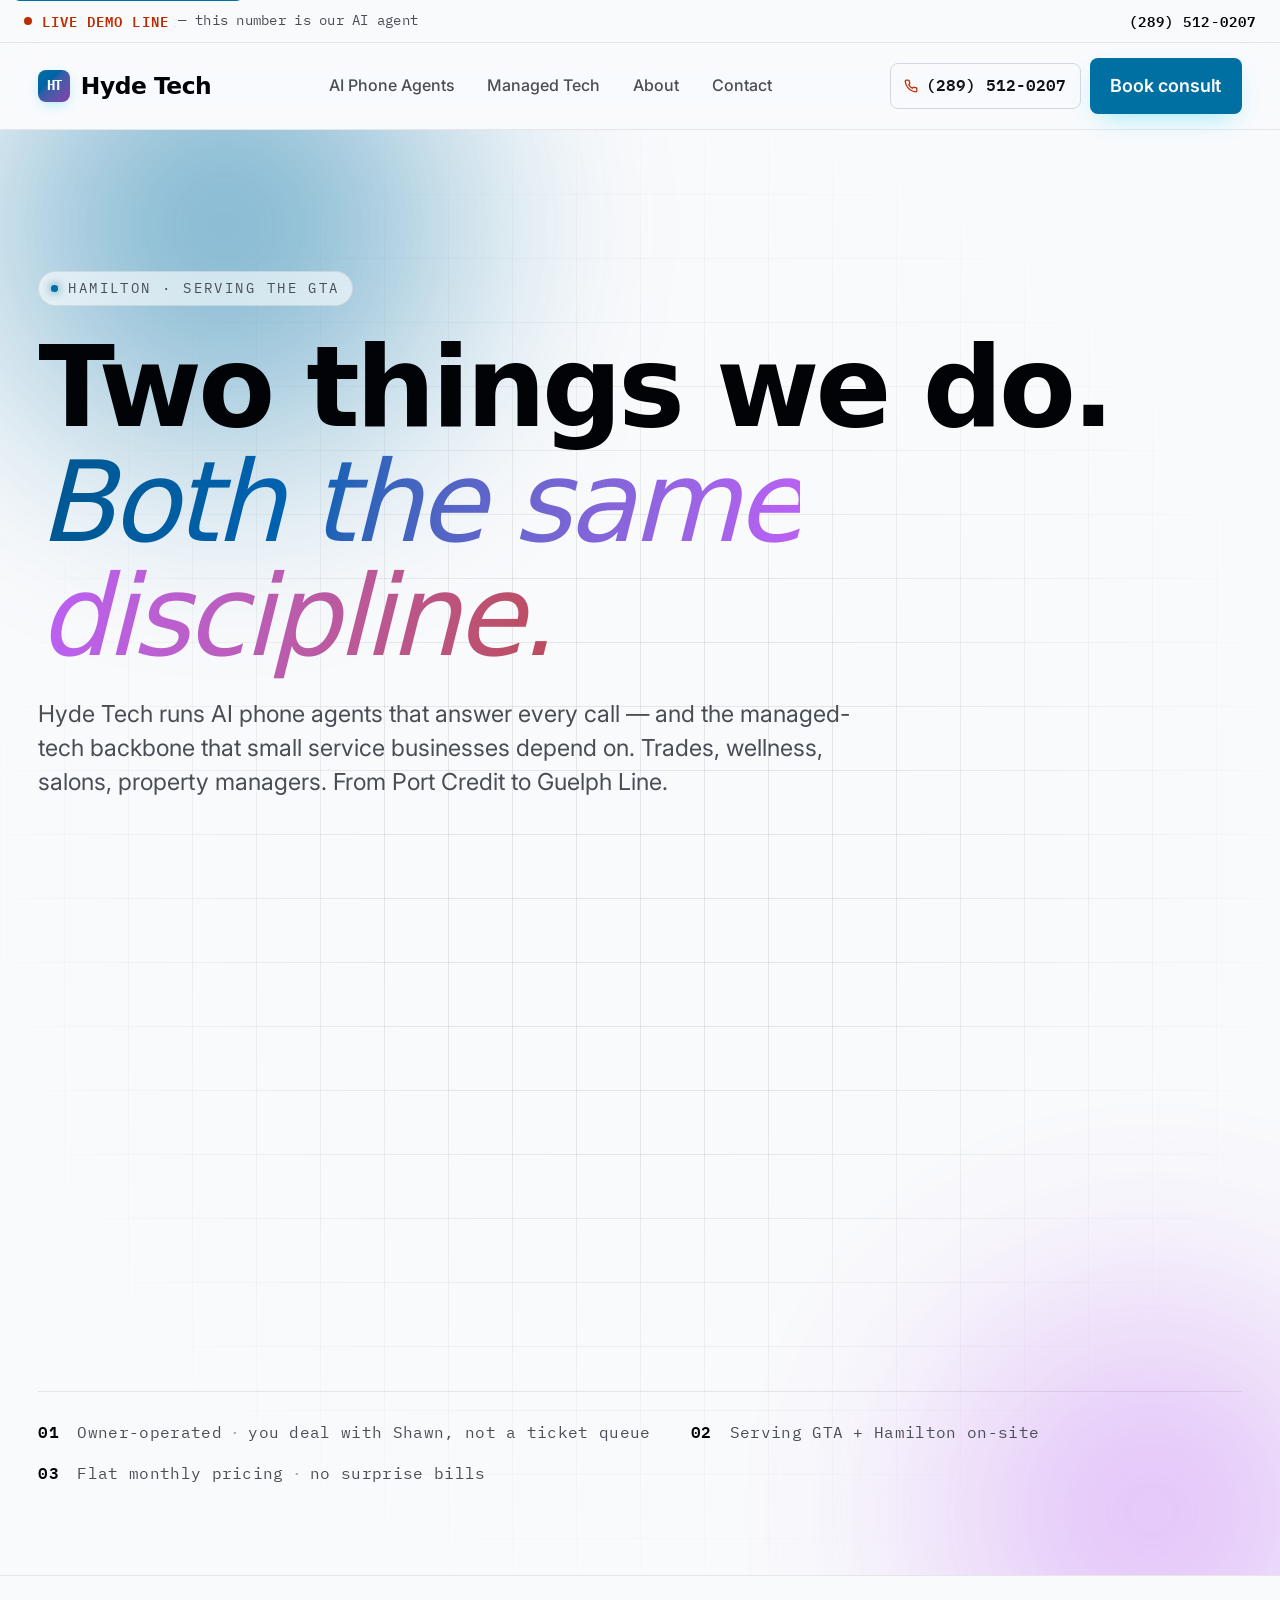
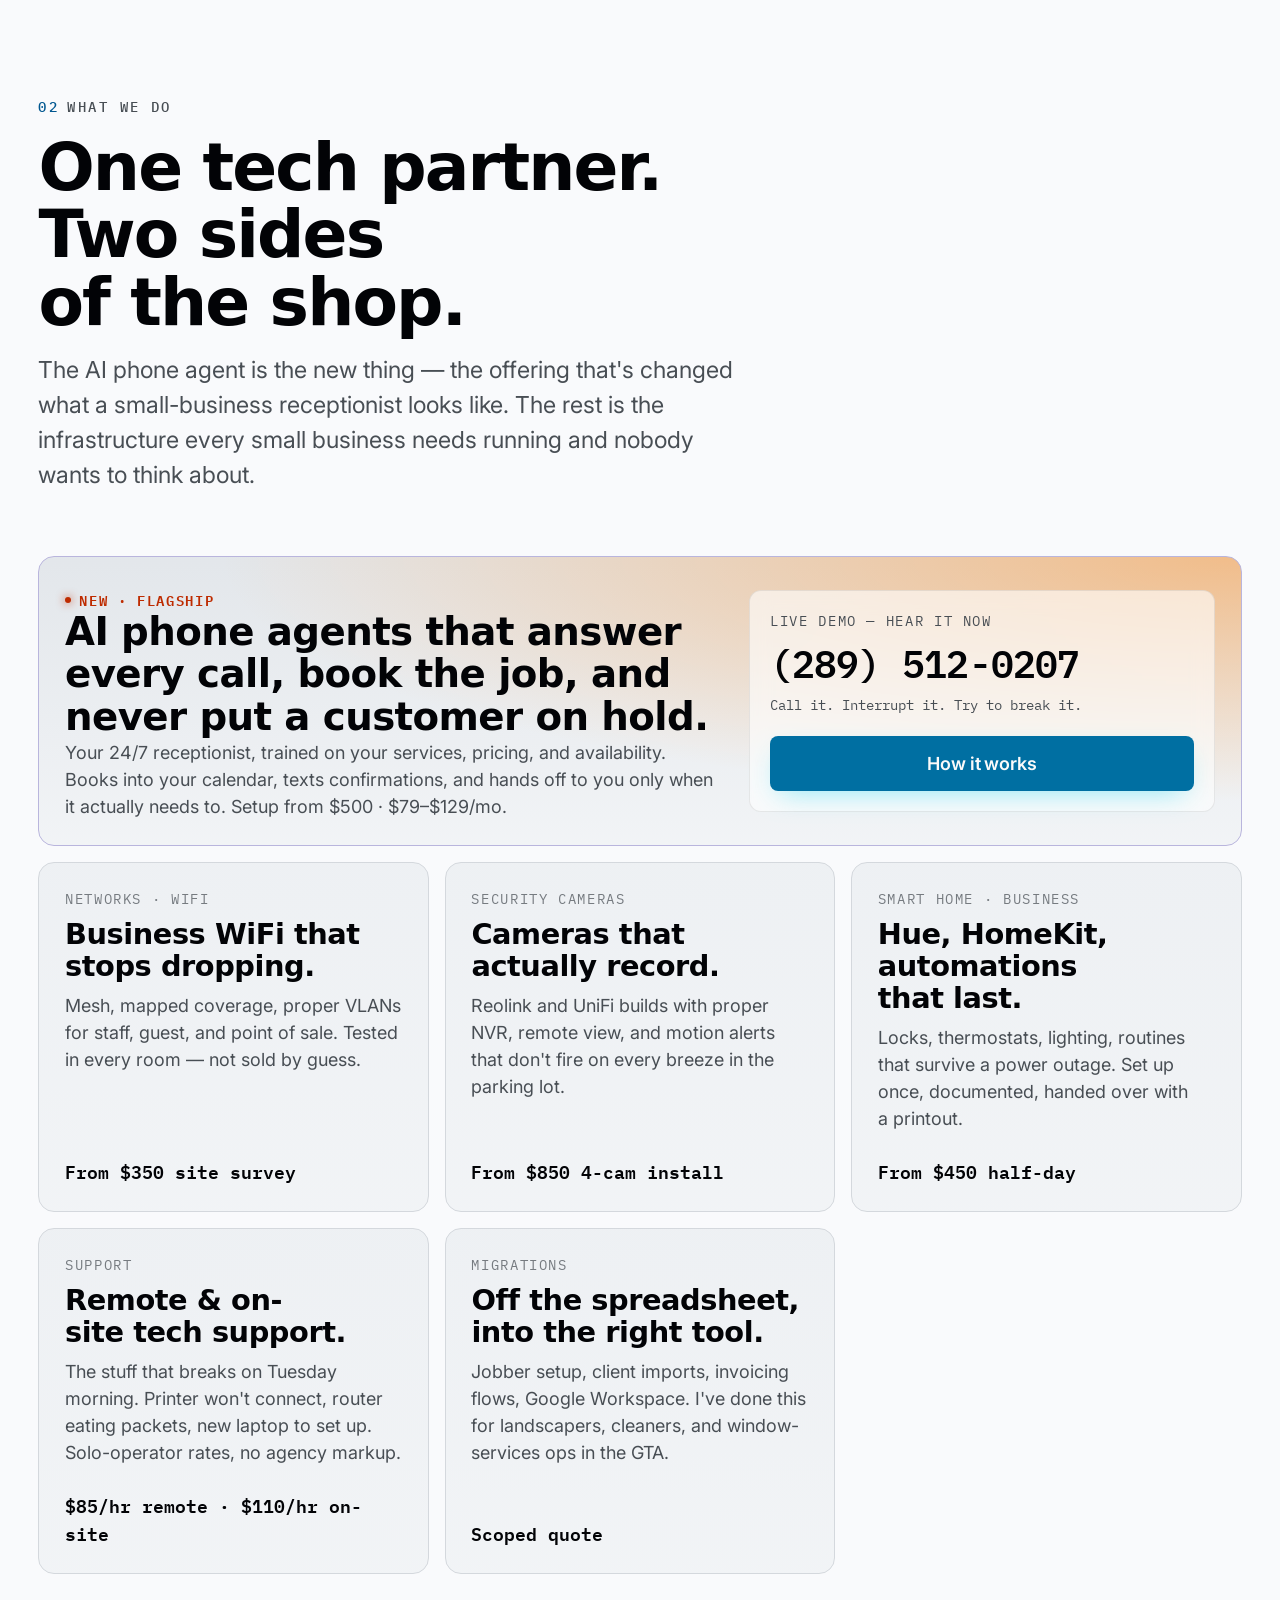
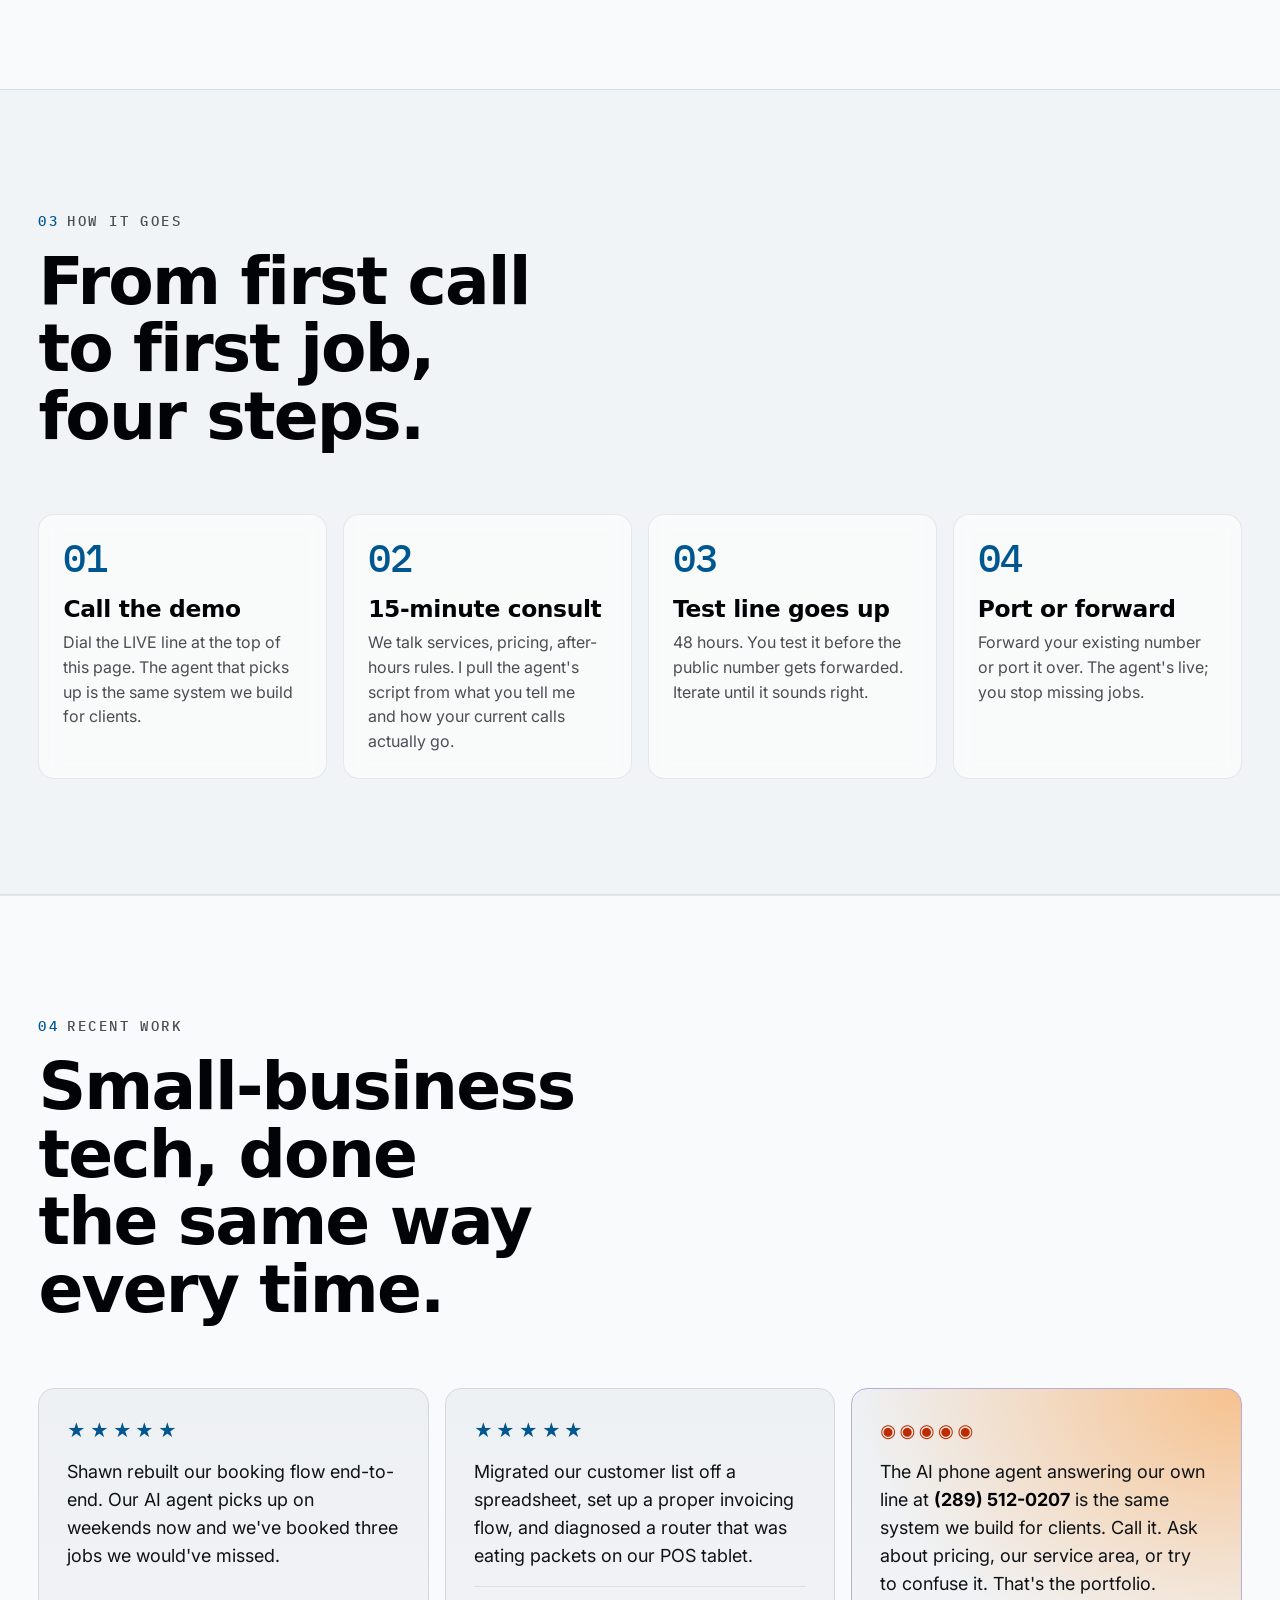
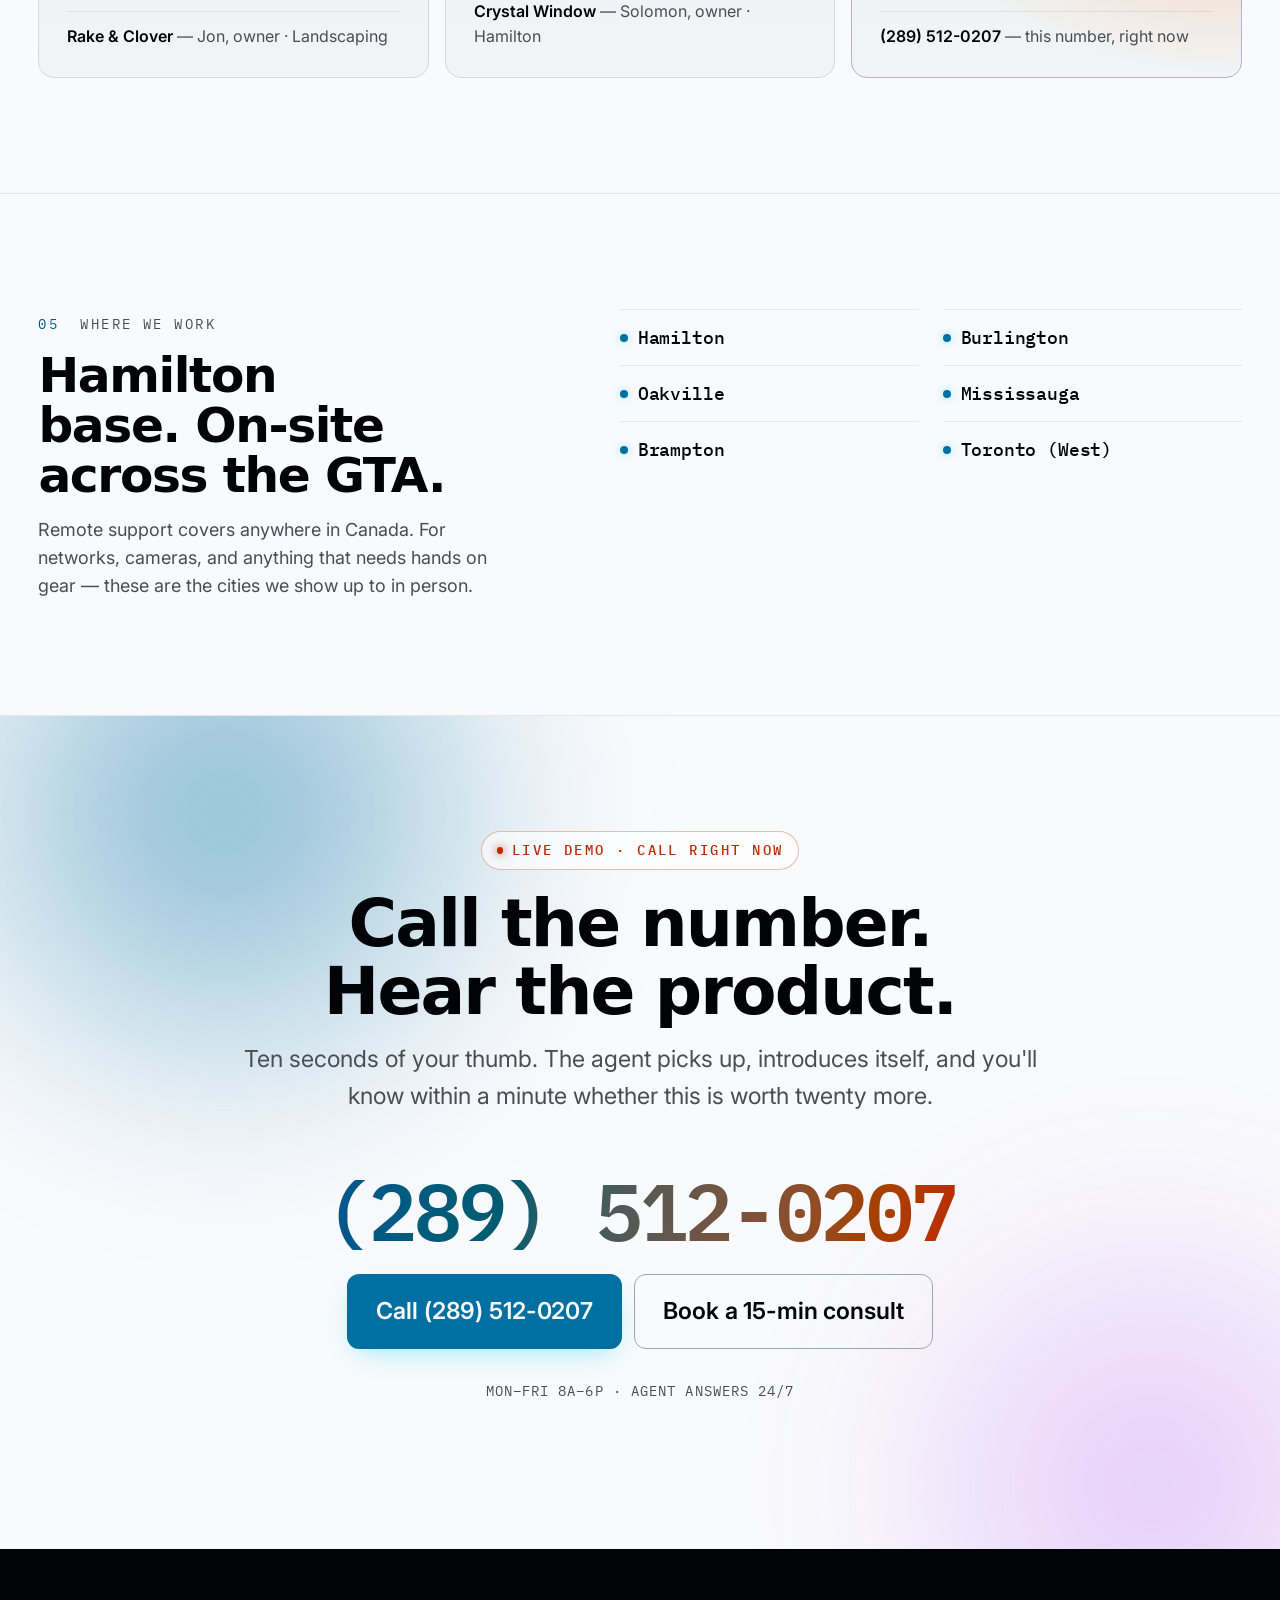
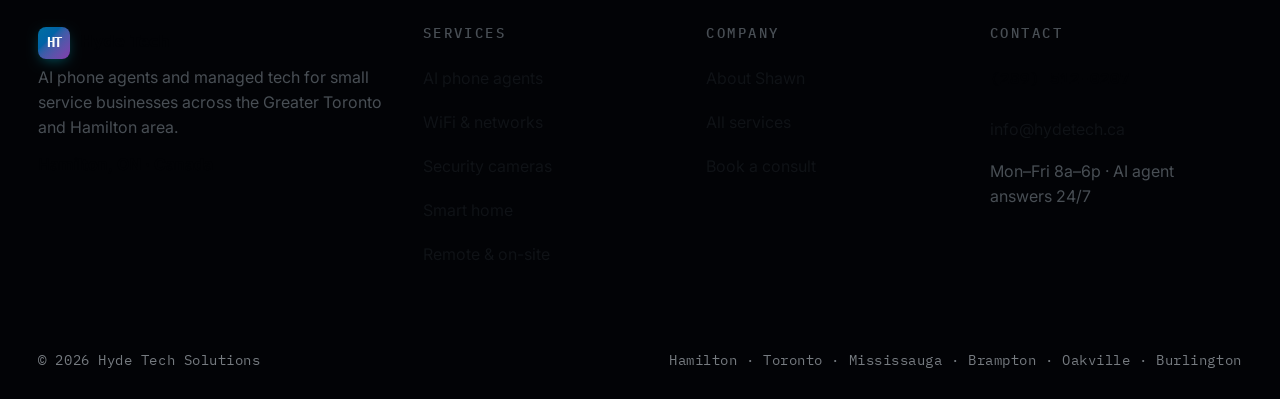
==== commit b5c03f4d: "v4 redesign: modern AI-product + managed-tech dual-persona (dark default, waveform hero, glass tiles" ====
--- a/index.html
+++ b/index.html
@@ -2,23 +2,25 @@
 <html lang="en">
 <head>
   <meta charset="utf-8">
-  <meta name="viewport" content="width=device-width, initial-scale=1">
+  <meta name="viewport" content="width=device-width,initial-scale=1,viewport-fit=cover">
+
+  <title>Hyde Tech Solutions — AI phone agents & managed tech for the GTA</title>
+  <meta name="description" content="Two things, one operator. AI phone agents that answer every call. Managed tech — WiFi, cameras, smart home, on-site support — for small businesses across Toronto, Mississauga, Oakville, Burlington, Hamilton.">
   <meta name="theme-color" content="#1a1d26">
-  <title>Hyde Tech Solutions — AI phone agents &amp; everyday tech for GTA service businesses</title>
-  <meta name="description" content="Hyde Tech Solutions builds AI phone agents, fixes networks, and keeps the tech running for trades, wellness studios, and owner-operators across Toronto, Mississauga, Brampton, Oakville, Burlington, and Hamilton. Call (289) 512-0207 — that number is itself an AI demo.">
-
+
+  <meta name="robots" content="noindex, nofollow">
+  <meta property="og:title" content="Hyde Tech Solutions — AI phone agents & managed tech">
+  <meta property="og:description" content="AI receptionists that answer, book, and never put callers on hold. Plus the everyday tech infrastructure every small business needs.">
   <meta property="og:type" content="website">
-  <meta property="og:title" content="Hyde Tech Solutions — AI phone agents &amp; everyday tech">
-  <meta property="og:description" content="Call (289) 512-0207 to hear the AI pick up. Then book us to do the same for your business.">
   <meta property="og:url" content="https://hydetech.ca/">
-  <meta name="twitter:card" content="summary_large_image">
-
-  <meta name="robots" content="noindex, nofollow">
+  <meta property="og:image" content="https://hydetech.ca/og.jpg">
+
+  <!-- Fonts -->
   <link rel="preconnect" href="https://fonts.googleapis.com">
   <link rel="preconnect" href="https://fonts.gstatic.com" crossorigin>
   <link rel="preconnect" href="https://api.fontshare.com">
-  <link href="https://api.fontshare.com/v2/css?f[]=general-sans@500,600,700,800&display=swap" rel="stylesheet">
-  <link href="https://fonts.googleapis.com/css2?family=Inter:wght@400;500;600;700&family=IBM+Plex+Mono:wght@400;500;600;700&display=swap" rel="stylesheet">
+  <link rel="stylesheet" href="https://api.fontshare.com/v2/css?f[]=general-sans@500,600,700&display=swap">
+  <link rel="stylesheet" href="https://fonts.googleapis.com/css2?family=Inter:wght@400;500;600;700&family=IBM+Plex+Mono:wght@400;500;600;700&display=swap">
 
   <link rel="stylesheet" href="css/tokens.css">
   <link rel="stylesheet" href="css/site.css">
@@ -31,32 +33,12 @@
         "@type": "ProfessionalService",
         "@id": "https://hydetech.ca/#org",
         "name": "Hyde Tech Solutions",
-        "legalName": "Hyde Tech Solutions",
         "url": "https://hydetech.ca/",
         "telephone": "+1-289-512-0207",
         "email": "info@hydetech.ca",
+        "areaServed": ["Hamilton", "Toronto", "Mississauga", "Brampton", "Oakville", "Burlington"],
+        "address": { "@type": "PostalAddress", "addressLocality": "Hamilton", "addressRegion": "ON", "addressCountry": "CA" },
         "priceRange": "$$",
-        "image": "https://hydetech.ca/og.jpg",
-        "description": "AI phone agents, network and WiFi setup, and managed tech support for small service businesses across the Greater Toronto and Hamilton area.",
-        "address": {
-          "@type": "PostalAddress",
-          "addressLocality": "Hamilton",
-          "addressRegion": "ON",
-          "addressCountry": "CA"
-        },
-        "geo": {
-          "@type": "GeoCoordinates",
-          "latitude": 43.2557,
-          "longitude": -79.8711
-        },
-        "areaServed": [
-          { "@type": "City", "name": "Toronto" },
-          { "@type": "City", "name": "Mississauga" },
-          { "@type": "City", "name": "Brampton" },
-          { "@type": "City", "name": "Oakville" },
-          { "@type": "City", "name": "Burlington" },
-          { "@type": "City", "name": "Hamilton" }
-        ],
         "serviceType": [
           "AI phone agent setup",
           "Managed IT",
@@ -66,13 +48,6 @@
           "Remote and on-site tech support"
         ],
         "founder": { "@type": "Person", "name": "Shawn Hyde" }
-      },
-      {
-        "@type": "WebSite",
-        "@id": "https://hydetech.ca/#site",
-        "url": "https://hydetech.ca/",
-        "name": "Hyde Tech Solutions",
-        "publisher": { "@id": "https://hydetech.ca/#org" }
       }
     ]
   }
@@ -82,12 +57,11 @@
 
   <a class="skip-link" href="#main">Skip to main content</a>
 
-  <!-- LIVE DEMO BAND -->
-  <div class="live-band" role="region" aria-label="AI demo line">
-    <div class="live-band__inner">
-      <span class="live-band__status"><span class="live-band__dot" aria-hidden="true"></span>LIVE Demo line</span>
-      <span>Call <a href="tel:+12895120207">(289) 512-0207</a> — our AI agent picks up. You're hearing the thing we build.</span>
-      <span class="vh">Serving the Greater Toronto and Hamilton area.</span>
+  <!-- LIVE BELT -->
+  <div class="live-belt" role="region" aria-label="AI demo line">
+    <div class="live-belt__inner">
+      <span class="live-belt__status"><span class="live-belt__dot" aria-hidden="true"></span><strong>Live demo line</strong><span class="muted" style="text-transform:none; letter-spacing:0.02em;">— this number is our AI agent</span></span>
+      <a href="tel:+12895120207">(289) 512-0207</a>
     </div>
   </div>
 
@@ -99,15 +73,15 @@
         <span>Hyde Tech</span>
       </a>
       <nav class="site-nav" id="site-nav" aria-label="Primary">
-        <a href="services/">Services</a>
         <a href="ai-phone-agents/">AI Phone Agents</a>
+        <a href="services/">Managed Tech</a>
         <a href="about/">About</a>
         <a href="contact/">Contact</a>
       </nav>
       <div class="header-cta">
         <a class="header-phone" href="tel:+12895120207" aria-label="Call (289) 512-0207">
-          <svg width="18" height="18" viewBox="0 0 24 24" fill="none" stroke="currentColor" stroke-width="2.2" stroke-linecap="round" stroke-linejoin="round" aria-hidden="true"><path d="M22 16.92v3a2 2 0 0 1-2.18 2 19.8 19.8 0 0 1-8.63-3.07 19.5 19.5 0 0 1-6-6A19.8 19.8 0 0 1 2.12 4.18 2 2 0 0 1 4.11 2h3a2 2 0 0 1 2 1.72 12.8 12.8 0 0 0 .7 2.81 2 2 0 0 1-.45 2.11L8.09 9.91a16 16 0 0 0 6 6l1.27-1.27a2 2 0 0 1 2.11-.45 12.8 12.8 0 0 0 2.81.7A2 2 0 0 1 22 16.92z"/></svg>
-          <span class="label">(289) 512-0207</span>
+          <svg width="14" height="14" viewBox="0 0 24 24" fill="none" stroke="currentColor" stroke-width="2.2" stroke-linecap="round" stroke-linejoin="round" aria-hidden="true"><path d="M22 16.92v3a2 2 0 0 1-2.18 2 19.8 19.8 0 0 1-8.63-3.07 19.5 19.5 0 0 1-6-6A19.8 19.8 0 0 1 2.12 4.18 2 2 0 0 1 4.11 2h3a2 2 0 0 1 2 1.72 12.8 12.8 0 0 0 .7 2.81 2 2 0 0 1-.45 2.11L8.09 9.91a16 16 0 0 0 6 6l1.27-1.27a2 2 0 0 1 2.11-.45 12.8 12.8 0 0 0 2.81.7A2 2 0 0 1 22 16.92z"/></svg>
+          (289) 512-0207
         </a>
         <a class="btn btn-primary" href="contact/">Book consult</a>
         <button class="nav-toggle" type="button" aria-expanded="false" aria-controls="site-nav" aria-label="Toggle menu"><span></span><span></span><span></span></button>
@@ -119,193 +93,189 @@
 
     <!-- HERO -->
     <section class="hero">
-      <div class="container">
-        <p class="eyebrow"><span class="num">01</span>Hamilton · serving the GTA</p>
-        <h1>Missed calls cost jobs.<br>Flaky WiFi costs minutes.<br><span class="accent">We fix both.</span></h1>
-        <p class="sub">Hyde Tech Solutions runs AI phone agents, networks, cameras, and everyday tech support for small service businesses — trades, wellness studios, salons, property managers — across Toronto, Mississauga, Brampton, Oakville, Burlington, and Hamilton.</p>
-
-        <div class="hero-phone-block">
-          <span class="label"><span class="live-tag">● LIVE</span>Call the demo:</span>
-          <a class="hero-phone phone-display" href="tel:+12895120207">(289) 512-0207</a>
-        </div>
-
-        <div class="hero-ctas">
-          <a class="btn btn-primary btn-lg" href="contact/">Book a 15-min consult</a>
-          <a class="btn btn-outline btn-lg" href="ai-phone-agents/">See how the AI agent works</a>
+      <div class="mesh" aria-hidden="true"></div>
+      <div class="grid-veil" aria-hidden="true"></div>
+      <div class="container">
+        <span class="eyebrow">Hamilton · serving the GTA</span>
+        <h1>Two things we do.<br><span class="grad">Both the same discipline.</span></h1>
+        <p class="sub">
+          Hyde Tech runs AI phone agents that answer every call — and the managed-tech backbone that small service businesses depend on. Trades, wellness, salons, property managers. From Port Credit to Guelph Line.
+        </p>
+
+        <div class="hero-split">
+
+          <!-- AI TILE -->
+          <a class="tile tile--ai reveal" href="ai-phone-agents/" aria-label="Learn about AI phone agents">
+            <div class="tile-head">
+              <span class="tag"><span class="dot" aria-hidden="true"></span><strong>LIVE</strong>&nbsp;· AI Phone Agents</span>
+            </div>
+            <div>
+              <h2 class="tile-title">A 24/7 receptionist that books the job.</h2>
+              <p class="tile-body">Trained on your services, pricing, and calendar. Answers every ring, texts confirmations, hands off only when needed.</p>
+              <div class="small">Hear it now</div>
+              <span class="phone-display">(289) 512-0207</span>
+              <div class="waveform" aria-hidden="true">
+                <span></span><span></span><span></span><span></span><span></span><span></span><span></span><span></span>
+                <span></span><span></span><span></span><span></span><span></span><span></span><span></span><span></span>
+                <span></span><span></span><span></span><span></span><span></span><span></span><span></span><span></span>
+                <span></span><span></span><span></span><span></span><span></span><span></span><span></span><span></span>
+              </div>
+            </div>
+            <div class="tile-foot">
+              <span class="mono" style="font-size:var(--step--2); color:var(--text-muted); letter-spacing:0.12em; text-transform:uppercase;">$500 setup · $79–$129/mo</span>
+              <span class="tile-cta">See how it works</span>
+            </div>
+          </a>
+
+          <!-- MANAGED TECH TILE -->
+          <a class="tile tile--it reveal" href="services/" aria-label="Learn about managed tech services">
+            <div class="tile-head">
+              <span class="tag"><span class="dot" aria-hidden="true"></span><strong>ONLINE</strong>&nbsp;· Managed Tech</span>
+            </div>
+            <div>
+              <h2 class="tile-title">The everyday tech that keeps the lights on.</h2>
+              <p class="tile-body">Business WiFi, security cameras, smart-home and smart-business setups, and the on-site support that trades and small shops need yesterday.</p>
+              <div class="uptime-row">
+                <div class="uptime-cell"><span class="n">5 yrs</span><span class="l">Running</span></div>
+                <div class="uptime-cell"><span class="n">24 hr</span><span class="l">Response</span></div>
+                <div class="uptime-cell"><span class="n">6 cities</span><span class="l">On-site</span></div>
+              </div>
+            </div>
+            <div class="tile-foot">
+              <span class="mono" style="font-size:var(--step--2); color:var(--text-muted); letter-spacing:0.12em; text-transform:uppercase;">From $350 site survey</span>
+              <span class="tile-cta">Services &amp; pricing</span>
+            </div>
+          </a>
+
         </div>
 
         <ul class="trust-strip" aria-label="Quick facts">
-          <li><strong>5 yrs</strong>running tech for local businesses</li>
-          <li><strong>24-hr</strong>typical response</li>
-          <li><strong>6 cities</strong>on-site across the GTA</li>
-          <li><span class="mark">★</span>Owner-operated — you deal with Shawn, not a ticket queue</li>
+          <li><strong>01</strong>&nbsp;Owner-operated <span class="sep">·</span> you deal with Shawn, not a ticket queue</li>
+          <li><strong>02</strong>&nbsp;Serving GTA + Hamilton on-site</li>
+          <li><strong>03</strong>&nbsp;Flat monthly pricing <span class="sep">·</span> no surprise bills</li>
         </ul>
       </div>
     </section>
 
-    <!-- SERVICES BENTO -->
+    <!-- DUAL SERVICES -->
     <section class="services" id="services">
       <div class="container">
         <header class="section-head">
-          <p class="eyebrow"><span class="num">02</span>What we do</p>
-          <h2>One tech partner for the whole back office.</h2>
-          <p>The AI phone agent is the new thing. The rest is the stuff every small business needs running and nobody wants to think about.</p>
+          <span class="eyebrow"><span class="num">02</span>What we do</span>
+          <h2>One tech partner. Two sides of the shop.</h2>
+          <p>The AI phone agent is the new thing — the offering that's changed what a small-business receptionist looks like. The rest is the infrastructure every small business needs running and nobody wants to think about.</p>
         </header>
 
-        <div class="bento">
-
-          <article class="service service--feature">
-            <div>
-              <p class="service-tag">Flagship · New for 2026</p>
+        <div class="svc-grid">
+
+          <article class="svc-card svc-card--flagship reveal">
+            <div class="flagship-copy">
+              <span class="tag"><span class="dot" aria-hidden="true"></span><strong>NEW · FLAGSHIP</strong></span>
               <h3>AI phone agents that answer every call, book the job, and never put a customer on hold.</h3>
-              <p>A 24/7 receptionist trained on your services, pricing, and availability. Books into your calendar, texts confirmations, and hands off to you only when it actually needs to. Setup from $500 · $79–$129/mo.</p>
-              <p style="margin-block-start:0.75rem;"><a href="ai-phone-agents/" style="color:var(--live); text-decoration: underline; text-underline-offset: 0.2em; font-weight:600;">How it works →</a></p>
-            </div>
-            <div class="cta-side">
-              <span class="live-badge">LIVE · hear it now</span>
-              <a class="num" href="tel:+12895120207">(289)<br>512-0207</a>
-              <small>This number is our agent. Call it, interrupt it, try to break it.</small>
-            </div>
-          </article>
-
-          <article class="service service--std">
-            <p class="service-tag">Networks · WiFi</p>
-            <h3>Business WiFi that stops dropping</h3>
-            <p>Mesh, mapped coverage, proper VLANs for staff/guest/POS. Tested in every room, not sold by guess.</p>
+              <p>Your 24/7 receptionist, trained on your services, pricing, and availability. Books into your calendar, texts confirmations, and hands off to you only when it actually needs to. Setup from $500 · $79–$129/mo.</p>
+            </div>
+            <aside class="flagship-cta">
+              <small>Live demo — hear it now</small>
+              <a class="phone-display" href="tel:+12895120207">(289) 512-0207</a>
+              <span class="mono" style="font-size:var(--step--2); color:var(--text-muted);">Call it. Interrupt it. Try to break it.</span>
+              <a class="btn btn-primary" href="ai-phone-agents/" style="margin-block-start:0.5rem;">How it works</a>
+            </aside>
+          </article>
+
+          <article class="svc-card reveal">
+            <span class="tag">Networks · WiFi</span>
+            <h3>Business WiFi that stops dropping.</h3>
+            <p>Mesh, mapped coverage, proper VLANs for staff, guest, and point of sale. Tested in every room — not sold by guess.</p>
             <span class="price">From $350 site survey</span>
           </article>
 
-          <article class="service service--std">
-            <p class="service-tag">Security cameras</p>
-            <h3>Cameras that actually record</h3>
-            <p>Reolink / UniFi setups with proper NVR, remote view, and motion alerts that don't fire on every breeze.</p>
-            <span class="price">From $600 for 4-cam install</span>
-          </article>
-
-          <article class="service service--std">
-            <p class="service-tag">Smart home &amp; business</p>
-            <h3>Locks, thermostats, schedules</h3>
-            <p>Smart locks, smart thermostats, lighting schedules — set up and explained. No "open the app and figure it out."</p>
-            <span class="price">By project</span>
-          </article>
-
-          <article class="service service--wide">
-            <p class="service-tag">Remote support</p>
-            <h3>Fast fixes over screen-share</h3>
-            <p>Printer won't print, Quickbooks acting up, email not syncing, laptop crawling — most of it gets handled in 15 minutes over Zoom without a truck roll.</p>
-            <ul>
-              <li>Monthly block: 2 hrs / month for $79 (rollover)</li>
-              <li>One-off: $95 / hour, 15-min minimum</li>
-            </ul>
-          </article>
-
-          <article class="service service--wide">
-            <p class="service-tag">On-site visits</p>
-            <h3>Toronto to Hamilton, same day possible</h3>
-            <p>For the stuff you can't fix over a screen — new location setup, cable runs, hardware swaps, moving day.</p>
-            <ul>
-              <li>Flat-rate jobs where we can quote up front</li>
-              <li>$125 / hour + travel outside the core service area</li>
-            </ul>
-          </article>
-
-        </div>
-
-        <p class="reveal" style="margin-block-start:1.5rem; color:var(--muted); font-size:var(--step--1);">Full service list and pricing on the <a href="services/">services page</a>.</p>
-      </div>
-    </section>
-
-    <!-- HOW IT WORKS (AI Phone Agent) -->
-    <section class="how" id="how">
+          <article class="svc-card reveal">
+            <span class="tag">Security cameras</span>
+            <h3>Cameras that actually record.</h3>
+            <p>Reolink and UniFi builds with proper NVR, remote view, and motion alerts that don't fire on every breeze in the parking lot.</p>
+            <span class="price">From $850 4-cam install</span>
+          </article>
+
+          <article class="svc-card reveal">
+            <span class="tag">Smart home · business</span>
+            <h3>Hue, HomeKit, automations that last.</h3>
+            <p>Locks, thermostats, lighting, routines that survive a power outage. Set up once, documented, handed over with a printout.</p>
+            <span class="price">From $450 half-day</span>
+          </article>
+
+          <article class="svc-card reveal">
+            <span class="tag">Support</span>
+            <h3>Remote &amp; on-site tech support.</h3>
+            <p>The stuff that breaks on Tuesday morning. Printer won't connect, router eating packets, new laptop to set up. Solo-operator rates, no agency markup.</p>
+            <span class="price">$85/hr remote · $110/hr on-site</span>
+          </article>
+
+          <article class="svc-card reveal">
+            <span class="tag">Migrations</span>
+            <h3>Off the spreadsheet, into the right tool.</h3>
+            <p>Jobber setup, client imports, invoicing flows, Google Workspace. I've done this for landscapers, cleaners, and window-services ops in the GTA.</p>
+            <span class="price">Scoped quote</span>
+          </article>
+
+        </div>
+      </div>
+    </section>
+
+    <!-- HOW IT WORKS -->
+    <section class="how">
       <div class="container">
         <header class="section-head">
-          <p class="eyebrow"><span class="num">03</span>How the AI phone agent gets built</p>
-          <h2>Four steps, about two weeks.</h2>
-          <p>Most agents are live within 10 business days. The long pole is you listening to it, not us building it.</p>
+          <span class="eyebrow"><span class="num">03</span>How it goes</span>
+          <h2>From first call to first job, four steps.</h2>
         </header>
-
         <div class="steps">
-          <article class="step reveal">
-            <h3>Discovery call</h3>
-            <p>30 minutes. We listen to your current voicemail, your top 20 FAQs, your booking flow, and what "good" sounds like to you.</p>
-            <time>Day 1</time>
-          </article>
-          <article class="step reveal">
-            <h3>Agent built</h3>
-            <p>We train the agent on your services, prices, hours, and handoff rules. You get a private number to call and test.</p>
-            <time>Day 2–5</time>
-          </article>
-          <article class="step reveal">
-            <h3>You break it</h3>
-            <p>You and one trusted staffer try every weird question you've ever been asked. We tune until it stops fumbling.</p>
-            <time>Day 5–8</time>
-          </article>
-          <article class="step reveal">
-            <h3>Live &amp; monitored</h3>
-            <p>We port forward your main line (or add it alongside), and spend the first week watching transcripts with you daily.</p>
-            <time>Day 8–10</time>
-          </article>
-        </div>
-      </div>
-    </section>
-
-    <!-- FIT -->
-    <section class="fit">
+          <div class="step reveal" data-step="01">
+            <h3>Call the demo</h3>
+            <p>Dial the LIVE line at the top of this page. The agent that picks up is the same system we build for clients.</p>
+          </div>
+          <div class="step reveal" data-step="02">
+            <h3>15-minute consult</h3>
+            <p>We talk services, pricing, after-hours rules. I pull the agent's script from what you tell me and how your current calls actually go.</p>
+          </div>
+          <div class="step reveal" data-step="03">
+            <h3>Test line goes up</h3>
+            <p>48 hours. You test it before the public number gets forwarded. Iterate until it sounds right.</p>
+          </div>
+          <div class="step reveal" data-step="04">
+            <h3>Port or forward</h3>
+            <p>Forward your existing number or port it over. The agent's live; you stop missing jobs.</p>
+          </div>
+        </div>
+      </div>
+    </section>
+
+    <!-- PROOF -->
+    <section class="proof">
       <div class="container">
         <header class="section-head">
-          <p class="eyebrow"><span class="num">04</span>Is this a fit?</p>
-          <h2>We're small on purpose. Here's who we work best with.</h2>
+          <span class="eyebrow"><span class="num">04</span>Recent work</span>
+          <h2>Small-business tech, done the same way every time.</h2>
         </header>
-
-        <div class="fit-grid">
-          <div class="fit-col fit-col--yes reveal">
-            <h3>Good fit</h3>
-            <ul>
-              <li>1–25 person service businesses where a missed call is a missed job.</li>
-              <li>Owner-operators who'd rather call or text than file a ticket.</li>
-              <li>Trades, wellness studios, salons, pet services, property managers, cleaning companies.</li>
-              <li>Anyone already paying a call-answering service and getting generic receptionists.</li>
-              <li>Within our on-site corridor: Toronto → Hamilton along the QEW.</li>
-            </ul>
-          </div>
-          <div class="fit-col fit-col--no reveal">
-            <h3>Probably not a fit</h3>
-            <ul>
-              <li>Enterprise IT with a compliance checklist — we're not SOC-2 audited.</li>
-              <li>Businesses that need 24/7 follow-the-sun coverage from humans.</li>
-              <li>Anyone outside the Toronto–Hamilton corridor for on-site work (remote-only, fine).</li>
-              <li>"We just need a cheap VA" — an AI agent isn't cheaper than a VA on day one; it's cheaper by month six and never sleeps.</li>
-            </ul>
-          </div>
-        </div>
-      </div>
-    </section>
-
-    <!-- PROOF / RECENT WORK -->
-    <section class="proof" id="work">
-      <div class="container">
-        <header class="section-head">
-          <p class="eyebrow"><span class="num">05</span>Recent work</p>
-          <h2>Small portfolio. Real clients. Named ones.</h2>
-          <p>We started the AI phone agent practice this year, so the list is short on purpose. We'd rather show you two real projects than make up twenty.</p>
-        </header>
-
         <div class="proof-grid">
+
           <article class="review reveal">
-            <p class="service-tag" style="color:var(--brand);">Landscaping · Burlington</p>
-            <p>Built the Rake &amp; Clover site, set up their booking intake, and put a WiFi mesh in the office so the crew-dispatch tablet stops dropping off. Ongoing monthly support.</p>
-            <cite><strong>Rake &amp; Clover</strong> — Jon, owner</cite>
-          </article>
+            <div class="stars" aria-hidden="true">★★★★★</div>
+            <p>Shawn rebuilt our booking flow end-to-end. Our AI agent picks up on weekends now and we've booked three jobs we would've missed.</p>
+            <cite><strong>Rake &amp; Clover</strong> — Jon, owner · Landscaping</cite>
+          </article>
+
           <article class="review reveal">
-            <p class="service-tag" style="color:var(--brand);">Window services · Hamilton</p>
-            <p>Migrated their customer list off a spreadsheet, set up a proper invoicing flow, and diagnosed a router eating packets on their point-of-sale tablet.</p>
-            <cite><strong>Crystal Window</strong> — Solomon, owner</cite>
-          </article>
-          <article class="review reveal">
-            <p class="service-tag" style="color:var(--live-ink);">Live demo</p>
-            <p>The AI phone agent answering our own line at (289) 512-0207 is the same system we build for clients. Call it. Ask it about our pricing, our service area, or try to confuse it. That's the portfolio.</p>
-            <cite><strong><a href="tel:+12895120207" style="color:var(--text-hi); text-decoration: none;">(289) 512-0207</a></strong> — this number, right now</cite>
-          </article>
+            <div class="stars" aria-hidden="true">★★★★★</div>
+            <p>Migrated our customer list off a spreadsheet, set up a proper invoicing flow, and diagnosed a router that was eating packets on our POS tablet.</p>
+            <cite><strong>Crystal Window</strong> — Solomon, owner · Hamilton</cite>
+          </article>
+
+          <article class="review review--live reveal">
+            <div class="stars" aria-hidden="true">◉◉◉◉◉</div>
+            <p>The AI phone agent answering our own line at <strong style="color:var(--text-hi);">(289) 512-0207</strong> is the same system we build for clients. Call it. Ask about pricing, our service area, or try to confuse it. That's the portfolio.</p>
+            <cite><strong><a href="tel:+12895120207" style="color:var(--text-hi);">(289) 512-0207</a></strong> — this number, right now</cite>
+          </article>
+
         </div>
       </div>
     </section>
@@ -314,57 +284,38 @@
     <section class="area">
       <div class="container">
         <div class="area-grid">
-          <div class="reveal">
-            <p class="eyebrow" style="font-family: var(--font-mono); font-size: var(--step--1); text-transform: uppercase; letter-spacing: 0.14em; color: var(--muted); font-weight: 600; margin-block-end: 0.75rem;"><span style="color:var(--brand);">06 </span>Service area</p>
-            <h2 style="font-size: var(--step-4); max-width: 18ch; margin-block-end:1rem;">Toronto to Hamilton, along the QEW.</h2>
-            <p style="color:var(--muted); font-size: var(--step-0);">On-site in the six cities listed. Remote support anywhere in Ontario. For jobs outside the core area we quote travel honestly — no hiding it in the rate.</p>
-          </div>
-          <ul class="area-list reveal">
-            <li>Toronto</li>
+          <header>
+            <span class="eyebrow mono" style="display:inline-block; font-size:var(--step--2); text-transform:uppercase; letter-spacing:0.18em; color:var(--text-muted); margin-block-end:1rem;"><span style="color:var(--brand-hi);">05</span>&nbsp;&nbsp;Where we work</span>
+            <h2 style="font-size:var(--step-4); max-width:16ch;">Hamilton base. On-site across the GTA.</h2>
+            <p class="muted" style="margin-block-start:1rem; max-width:44ch; font-size:var(--step-0); line-height:1.55;">Remote support covers anywhere in Canada. For networks, cameras, and anything that needs hands on gear — these are the cities we show up to in person.</p>
+          </header>
+          <ul class="area-list">
+            <li>Hamilton</li>
+            <li>Burlington</li>
+            <li>Oakville</li>
             <li>Mississauga</li>
             <li>Brampton</li>
-            <li>Oakville</li>
-            <li>Burlington</li>
-            <li>Hamilton</li>
+            <li>Toronto (West)</li>
           </ul>
         </div>
       </div>
     </section>
 
-    <!-- ABOUT TEASER -->
-    <section class="about">
-      <div class="container">
-        <div class="about-grid">
-          <div class="portrait reveal" role="img" aria-label="Placeholder for portrait of Shawn Hyde"></div>
-          <div class="reveal">
-            <p class="eyebrow" style="font-family: var(--font-mono); font-size: var(--step--1); text-transform: uppercase; letter-spacing: 0.14em; color: var(--muted); font-weight: 600; margin-block-end: 0.75rem;"><span style="color:var(--brand);">07 </span>Who you're dealing with</p>
-            <h2>One technician. Direct line.</h2>
-            <p>Hyde Tech is me — Shawn Hyde. Five years running tech for small businesses in the GTA, now pairing that with the AI tooling most of my clients were going to meet badly through a vendor anyway.</p>
-            <p>When you call, you get me or you get the AI agent I built for myself. When you book a job, I show up. No ticket queue, no offshore escalation, no "your account manager will follow up."</p>
-            <ul class="creds">
-              <li><strong>Based</strong>Hamilton, ON</li>
-              <li><strong>Insured</strong>$2M commercial liability</li>
-              <li><strong>References</strong>available on request</li>
-            </ul>
-            <p style="margin-block-start:1.5rem;"><a class="btn btn-outline" href="about/">More about me →</a></p>
-          </div>
-        </div>
-      </div>
-    </section>
-
     <!-- FINAL CTA -->
-    <section class="cta-block">
-      <div class="container">
-        <p class="eyebrow">Before you book anything — call the number</p>
-        <h2>Hear the AI agent yourself. Then decide.</h2>
-        <p>No demo video, no fake recording. This is the same system we build for your business, running on our own line. If it hangs up on you or gives a weird answer, we want to know.</p>
-        <a class="cta-phone" href="tel:+12895120207">(289) 512-0207</a>
-        <div class="cta-sub">
-          <span>Answers 24/7</span>
-          <span>Interrupt it any time</span>
-          <span>Ask it anything</span>
-        </div>
-        <a class="btn btn-outline btn-lg" href="contact/">Or book a 15-min consult</a>
+    <section class="cta-final">
+      <div class="mesh" aria-hidden="true"></div>
+      <div class="container">
+        <div class="cta-wrap">
+          <span class="eyebrow">LIVE demo · call right now</span>
+          <h2>Call the number. Hear the product.</h2>
+          <p>Ten seconds of your thumb. The agent picks up, introduces itself, and you'll know within a minute whether this is worth twenty more.</p>
+          <a class="cta-phone" href="tel:+12895120207">(289) 512-0207</a>
+          <div class="cta-row">
+            <a class="btn btn-primary btn-xl" href="tel:+12895120207">Call (289) 512-0207</a>
+            <a class="btn btn-outline btn-xl" href="contact/">Book a 15-min consult</a>
+          </div>
+          <p class="mono" style="font-size:var(--step--2); color:var(--text-muted); margin-block-start:2rem; letter-spacing:0.08em; text-transform:uppercase;">Mon–Fri 8a–6p · agent answers 24/7</p>
+        </div>
       </div>
     </section>
 
@@ -375,17 +326,17 @@
     <div class="container">
       <nav class="footer-grid" aria-label="Footer">
         <div>
-          <p class="footer-brand"><span class="mark">HT</span>Hyde Tech</p>
-          <p>AI phone agents and everyday tech for small service businesses across the Greater Toronto and Hamilton area.</p>
-          <p style="margin-block-start:0.75rem;"><strong style="color:var(--ink-fg);">Hamilton, ON · Canada</strong></p>
+          <p class="footer-brand"><span class="logo-mark" aria-hidden="true">HT</span>Hyde Tech</p>
+          <p>AI phone agents and managed tech for small service businesses across the Greater Toronto and Hamilton area.</p>
+          <p style="margin-block-start:0.75rem;"><strong style="color:var(--text-hi);">Hamilton, ON · Canada</strong></p>
         </div>
         <div>
           <h4>Services</h4>
           <a href="ai-phone-agents/">AI phone agents</a>
           <a href="services/#wifi">WiFi &amp; networks</a>
           <a href="services/#cameras">Security cameras</a>
-          <a href="services/#smart">Smart home &amp; business</a>
-          <a href="services/#support">Remote &amp; on-site support</a>
+          <a href="services/#smart">Smart home</a>
+          <a href="services/#support">Remote &amp; on-site</a>
         </div>
         <div>
           <h4>Company</h4>
@@ -395,9 +346,9 @@
         </div>
         <div>
           <h4>Contact</h4>
-          <p><a href="tel:+12895120207" class="mono" style="font-weight:600;">(289) 512-0207</a></p>
+          <p><a href="tel:+12895120207" class="mono" style="font-weight:600; color:var(--text-hi);">(289) 512-0207</a></p>
           <p><a href="mailto:info@hydetech.ca">info@hydetech.ca</a></p>
-          <p style="color:oklch(0.75 0.008 250); margin-block-start:0.5rem;">Mon–Fri 8a–6p · AI agent answers 24/7</p>
+          <p style="color:var(--text-muted); margin-block-start:0.5rem;">Mon–Fri 8a–6p · AI agent answers 24/7</p>
         </div>
       </nav>
       <div class="footer-bottom">
@@ -408,13 +359,12 @@
   </footer>
 
   <!-- MOBILE STICKY CTA -->
-  <div class="mobile-cta" aria-hidden="false">
+  <div class="mobile-cta">
     <a class="btn btn-primary" href="tel:+12895120207">Call (289) 512-0207</a>
     <a class="btn btn-outline" href="contact/">Book</a>
   </div>
 
   <script>
-    // Nav toggle
     (function () {
       const btn = document.querySelector('.nav-toggle');
       const nav = document.getElementById('site-nav');
--- a/css/tokens.css
+++ b/css/tokens.css
@@ -1,137 +1,144 @@
 /* ============================================================
-   Hyde Tech Solutions — Design Tokens (v3)
-   Archetype: utilitarian-direct
-   Palette:  charcoal + deep indigo brand + safety-orange LIVE signal
-   Type:     General Sans (display) + Inter (body) + IBM Plex Mono (phone/data)
-   Rule:     Phone is the loudest thing. Weight carries H1. No gradients.
+   Hyde Tech Solutions — Design Tokens (v4)
+   Dual-persona: AI-product flagship + managed-tech operator.
+   Dark default. Cool brand. Glass surfaces. Orange LIVE signal preserved.
    ============================================================ */
 
 :root {
-  /* ----- Colors (OKLCH) -----
-     Bone base so the site reads "tool, not startup".
-     Deep indigo as the one saturated accent — signals technical without
-     drifting into SaaS-purple or generic trade-red. */
-  --bg:         oklch(0.975 0.004 250);   /* bone, cool cast */
-  --surface:    oklch(0.945 0.006 250);
-  --surface-2:  oklch(0.905 0.008 250);
-  --border:     oklch(0.86 0.008 250);
-  --muted:      oklch(0.45 0.012 250);
-  --text:       oklch(0.20 0.012 250);
-  --text-hi:    oklch(0.14 0.010 250);
-
-  /* Brand — deep indigo. Chroma held to 0.14 so it reads ink, not neon. */
-  --brand:       oklch(0.38 0.14 260);
-  --brand-hover: oklch(0.32 0.15 260);
-  --brand-fg:    oklch(0.985 0 0);
-  --brand-bg:    oklch(0.94 0.04 260);
-
-  /* Ink (dark band, footer, high-contrast tiles) — near-black charcoal */
-  --ink:         oklch(0.16 0.012 250);
-  --ink-fg:      oklch(0.965 0.004 250);
-
-  /* LIVE signal — safety orange. USED ONLY FOR:
-       1. "LIVE" demo-line badge + pulsing dot
-       2. Phone ring icon in emergency band
-       3. Active-route marker in nav
-     Never as a general CTA. CTAs use --brand.
-     --live:      use on --ink / dark surfaces only (reads ~7.8:1).
-     --live-ink:  use whenever orange text or an accent sits on --bg or --surface (light).
-                  oklch(0.52 0.20 45) ≈ 4.6:1 on bone — passes WCAG AA for text. */
-  --live:        oklch(0.72 0.19 55);
-  --live-ink:    oklch(0.52 0.20 45);
-  --live-fg:     oklch(0.18 0.01 55);
-  --live-bg:     oklch(0.96 0.04 60);
-
-  /* State */
-  --success:     oklch(0.58 0.13 155);
-  --warning:     oklch(0.74 0.15 70);
-  --danger:      oklch(0.55 0.22 28);
-
-  /* ----- Type scale (perfect-fourth, utilitarian ceiling on hero) ----- */
-  --step--2:    clamp(0.75rem, 0.72rem + 0.14vw, 0.844rem);
-  --step--1:    clamp(0.875rem, 0.84rem + 0.18vw, 1rem);
-  --step-0:     clamp(1rem, 0.96rem + 0.2vw, 1.125rem);
-  --step-1:     clamp(1.25rem, 1.2rem + 0.25vw, 1.424rem);
-  --step-2:     clamp(1.5rem, 1.43rem + 0.35vw, 1.75rem);
-  --step-3:     clamp(1.875rem, 1.76rem + 0.56vw, 2.266rem);
-  --step-4:     clamp(2.25rem, 2.08rem + 0.84vw, 2.844rem);
-  --step-5:     clamp(2.75rem, 2.5rem + 1.25vw, 3.625rem);
-  --step-hero:  clamp(2.5rem, 1.8rem + 5.5vw, 4.5rem);
-
-  /* Phone-as-typography — competes with H1 on purpose */
-  --step-phone: clamp(2.75rem, 2rem + 6vw, 5.25rem);
-
-  /* ----- Fonts ----- */
+  /* ---------- Surfaces (dark default) ---------- */
+  --bg:           oklch(0.12 0.015 260);       /* deep ink */
+  --bg-2:         oklch(0.15 0.015 260);
+  --surface:      oklch(0.18 0.014 260);       /* card base */
+  --surface-2:    oklch(0.22 0.013 260);
+  --glass:        oklch(0.18 0.014 260 / 0.55);
+  --glass-hi:     oklch(0.24 0.014 260 / 0.65);
+  --border:       oklch(0.30 0.015 260);
+  --border-hi:    oklch(0.42 0.020 260);
+  --hairline:     oklch(1 0 0 / 0.08);
+
+  /* ---------- Text ---------- */
+  --text:         oklch(0.96 0.005 250);
+  --text-hi:      oklch(1 0 0);
+  --text-muted:   oklch(0.70 0.008 250);
+  --text-faint:   oklch(0.55 0.010 250);
+
+  /* ---------- Brand — electric cyan-blue ----------
+     Reads modern-tech (Linear/Vercel register) without drifting into
+     consumer-SaaS purple or bay-street institutional navy. */
+  --brand:        oklch(0.78 0.16 210);
+  --brand-hi:     oklch(0.86 0.15 205);
+  --brand-fg:     oklch(0.14 0.010 260);       /* dark text on brand button */
+  --brand-glow:   oklch(0.78 0.16 210 / 0.45);
+
+  /* ---------- Accent-2 — violet for gradient mesh only ---------- */
+  --accent-2:     oklch(0.66 0.22 310);
+  --accent-2-dim: oklch(0.50 0.18 310);
+
+  /* ---------- LIVE signal — safety orange, preserved from v3 ---------- */
+  --live:         oklch(0.78 0.18 55);
+  --live-dim:     oklch(0.52 0.20 45);
+  --live-glow:    oklch(0.78 0.18 55 / 0.5);
+
+  /* ---------- State ---------- */
+  --success:      oklch(0.72 0.16 155);
+  --warning:      oklch(0.80 0.17 75);
+  --danger:       oklch(0.65 0.22 25);
+
+  /* ---------- Type scale — confident, oversized hero ---------- */
+  --step--2:      clamp(0.75rem, 0.71rem + 0.18vw, 0.85rem);
+  --step--1:      clamp(0.875rem, 0.83rem + 0.22vw, 1rem);
+  --step-0:       clamp(1rem, 0.95rem + 0.25vw, 1.125rem);
+  --step-1:       clamp(1.25rem, 1.18rem + 0.35vw, 1.5rem);
+  --step-2:       clamp(1.5rem, 1.4rem + 0.5vw, 1.875rem);
+  --step-3:       clamp(1.875rem, 1.7rem + 0.9vw, 2.5rem);
+  --step-4:       clamp(2.25rem, 2rem + 1.3vw, 3.25rem);
+  --step-5:       clamp(2.75rem, 2.3rem + 2.3vw, 4.5rem);
+  --step-hero:    clamp(3rem, 2rem + 7vw, 7rem);      /* confident, oversized */
+  --step-phone:   clamp(2.5rem, 1.6rem + 5.5vw, 5rem);
+
+  /* ---------- Fonts ----------
+     General Sans (display, confident) + Inter (body) + IBM Plex Mono (numerals/signal). */
   --font-display: "General Sans", "Söhne", "Inter Display", ui-sans-serif, system-ui, sans-serif;
   --font-body:    "Inter", ui-sans-serif, system-ui, -apple-system, sans-serif;
   --font-mono:    "IBM Plex Mono", "JetBrains Mono", ui-monospace, SFMono-Regular, Menlo, monospace;
 
-  /* ----- Spacing ----- */
-  --space-3xs: 0.25rem;
-  --space-2xs: 0.5rem;
-  --space-xs:  0.75rem;
-  --space-s:   1rem;
-  --space-m:   1.5rem;
-  --space-l:   2rem;
-  --space-xl:  3rem;
-  --space-2xl: 4rem;
-  --space-3xl: 6rem;
-  --section-y: clamp(3rem, 7vw, 7.5rem);
-
-  /* ----- Radii — squarer, tool-like ----- */
-  --radius-xs: 0.125rem;
-  --radius-s:  0.25rem;
-  --radius-m:  0.375rem;
-  --radius-l:  0.5rem;
-  --radius-xl: 0.75rem;
-  --radius-full: 9999px;
-
-  /* ----- Shadows — minimal ----- */
-  --shadow-sm: 0 1px 2px oklch(0 0 0 / 0.08);
-  --shadow-md: 0 3px 8px oklch(0 0 0 / 0.10);
-  --shadow-lg: 0 10px 24px oklch(0 0 0 / 0.14);
-
-  /* ----- Motion ----- */
-  --ease-out: cubic-bezier(0.16, 1, 0.3, 1);
-  --dur-fast: 120ms;
-  --dur-med:  200ms;
-
-  /* ----- Layout ----- */
-  --container: min(94%, 1240px);
-  --measure:   62ch;
-}
-
-/* ----- Dark variant (cool charcoal, not navy) ----- */
-@media (prefers-color-scheme: dark) {
-  :root {
-    --bg:         oklch(0.17 0.008 255);
-    --surface:    oklch(0.22 0.010 255);
-    --surface-2:  oklch(0.27 0.012 255);
-    --border:     oklch(0.32 0.012 255);
-    --muted:      oklch(0.70 0.008 250);
-    --text:       oklch(0.96 0.005 250);
-    --text-hi:    oklch(0.99 0 0);
-    --brand:      oklch(0.68 0.16 260);
-    --brand-hover: oklch(0.74 0.14 260);
-    --brand-fg:   oklch(0.12 0.012 250);
-    --brand-bg:   oklch(0.30 0.10 260);
-    --ink:        oklch(0.12 0.010 255);
-    --ink-fg:     oklch(0.96 0.005 250);
-    --live:       oklch(0.78 0.18 55);
-    --live-ink:   oklch(0.78 0.18 55);  /* on dark --bg, the bright token is already >= 7:1 */
-    --live-fg:    oklch(0.18 0.01 55);
-    --shadow-sm:  0 1px 2px oklch(0 0 0 / 0.40);
-    --shadow-md:  0 3px 8px oklch(0 0 0 / 0.50);
-    --shadow-lg:  0 10px 24px oklch(0 0 0 / 0.60);
+  /* ---------- Spacing ---------- */
+  --space-3xs:    0.25rem;
+  --space-2xs:    0.5rem;
+  --space-xs:     0.75rem;
+  --space-s:      1rem;
+  --space-m:      1.5rem;
+  --space-l:      2rem;
+  --space-xl:     3rem;
+  --space-2xl:    4.5rem;
+  --space-3xl:    7rem;
+  --section-y:    clamp(4rem, 9vw, 9rem);
+
+  /* ---------- Radii — modern product, slightly rounder than v3 utilitarian ---------- */
+  --radius-xs:    0.25rem;
+  --radius-s:     0.5rem;
+  --radius-m:     0.75rem;
+  --radius-l:     1rem;
+  --radius-xl:    1.5rem;
+  --radius-2xl:   2rem;
+  --radius-full:  9999px;
+
+  /* ---------- Shadows — deeper, with colored glow ---------- */
+  --shadow-sm:    0 1px 2px oklch(0 0 0 / 0.40);
+  --shadow-md:    0 8px 24px oklch(0 0 0 / 0.40);
+  --shadow-lg:    0 30px 60px oklch(0 0 0 / 0.50);
+  --shadow-glow:  0 0 0 1px var(--hairline), 0 20px 50px -10px var(--brand-glow);
+  --shadow-live:  0 0 0 1px var(--hairline), 0 20px 50px -10px var(--live-glow);
+
+  /* ---------- Motion ---------- */
+  --ease-out:     cubic-bezier(0.16, 1, 0.3, 1);
+  --ease-in-out:  cubic-bezier(0.65, 0, 0.35, 1);
+  --dur-fast:     160ms;
+  --dur-med:      280ms;
+  --dur-slow:     600ms;
+
+  /* ---------- Layout ---------- */
+  --container:    min(94%, 1320px);
+  --container-sm: min(92%, 960px);
+  --measure:      62ch;
+}
+
+/* ============================================================
+   Optional light theme for users who explicitly prefer it.
+   Not the default — this site reads modern-product dark-first.
+   ============================================================ */
+@media (prefers-color-scheme: light) {
+  :root:not([data-theme="dark"]) {
+    --bg:         oklch(0.985 0.003 250);
+    --bg-2:       oklch(0.965 0.004 250);
+    --surface:    oklch(0.955 0.005 250);
+    --surface-2:  oklch(0.925 0.007 250);
+    --glass:      oklch(1 0 0 / 0.60);
+    --glass-hi:   oklch(1 0 0 / 0.75);
+    --border:     oklch(0.88 0.008 250);
+    --border-hi:  oklch(0.72 0.010 250);
+    --hairline:   oklch(0 0 0 / 0.08);
+    --text:       oklch(0.18 0.010 260);
+    --text-hi:    oklch(0.10 0.010 260);
+    --text-muted: oklch(0.42 0.012 250);
+    --text-faint: oklch(0.58 0.010 250);
+    --brand:      oklch(0.48 0.18 220);
+    --brand-hi:   oklch(0.40 0.20 220);
+    --brand-fg:   oklch(0.985 0 0);
+    --live:       oklch(0.52 0.20 45);
+    --live-dim:   oklch(0.52 0.20 45);
   }
 }
 
 /* ============================================================
-   Base reset + utilitarian typography defaults
+   Base reset + modern product defaults
    ============================================================ */
 *, *::before, *::after { box-sizing: border-box; }
 * { margin: 0; }
-html { scroll-behavior: smooth; }
+html {
+  scroll-behavior: smooth;
+  color-scheme: dark;
+}
 body {
   min-height: 100dvh;
   font-family: var(--font-body);
@@ -141,39 +148,26 @@
   background: var(--bg);
   -webkit-font-smoothing: antialiased;
   text-rendering: optimizeLegibility;
+  overflow-x: clip;
 }
 img, picture, svg, video { display: block; max-width: 100%; height: auto; }
-input, button, textarea, select { font: inherit; }
+input, button, textarea, select { font: inherit; color: inherit; }
 
 h1, h2, h3, h4 {
   font-family: var(--font-display);
-  font-weight: 700;
+  font-weight: 600;
   line-height: 1.02;
   letter-spacing: -0.025em;
   text-wrap: balance;
   color: var(--text-hi);
 }
-h1 { font-size: var(--step-hero); font-weight: 800; letter-spacing: -0.03em; }
-h2 { font-size: var(--step-5); }
-h3 { font-size: var(--step-3); letter-spacing: -0.015em; }
-h4 { font-size: var(--step-2); letter-spacing: -0.010em; }
+h1 { font-size: var(--step-hero); font-weight: 700; letter-spacing: -0.035em; }
+h2 { font-size: var(--step-5); letter-spacing: -0.028em; }
+h3 { font-size: var(--step-3); letter-spacing: -0.018em; }
+h4 { font-size: var(--step-2); letter-spacing: -0.012em; }
 p, li { max-width: var(--measure); text-wrap: pretty; }
 
-/* Phone-as-typography — tabular, mono, heavy */
-.phone-display {
-  font-family: var(--font-mono);
-  font-size: var(--step-phone);
-  font-weight: 700;
-  font-variant-numeric: tabular-nums;
-  letter-spacing: -0.02em;
-  line-height: 1;
-  color: inherit;
-  text-decoration: none;
-}
-.phone-display:hover { text-decoration: underline; text-decoration-thickness: 2px; text-underline-offset: 0.12em; }
-
-a { color: inherit; text-decoration: underline; text-underline-offset: 0.15em; text-decoration-thickness: 1px; }
-a:hover { text-decoration-thickness: 2px; }
+a { color: inherit; text-decoration: none; }
 
 @media (prefers-reduced-motion: reduce) {
   *, *::before, *::after {
@@ -185,30 +179,40 @@
 }
 
 :focus-visible {
-  outline: 3px solid var(--brand);
-  outline-offset: 2px;
+  outline: 2px solid var(--brand);
+  outline-offset: 3px;
   border-radius: var(--radius-xs);
 }
 
-/* Skip link — hidden until focused by keyboard. First interactive element on every page. */
+/* Skip link */
 .skip-link {
   position: absolute;
   inset-inline-start: 0.75rem;
   inset-block-start: -3rem;
   z-index: 100;
-  background: var(--ink);
-  color: var(--ink-fg);
+  background: var(--brand);
+  color: var(--brand-fg);
   padding: 0.75rem 1rem;
   font-family: var(--font-mono);
   font-weight: 600;
   font-size: var(--step--1);
-  text-decoration: none;
   border-radius: var(--radius-s);
   transition: top 120ms var(--ease-out);
 }
 .skip-link:focus,
 .skip-link:focus-visible {
   inset-block-start: 0.75rem;
-  outline: 3px solid var(--brand);
+  outline: 3px solid var(--brand-hi);
   outline-offset: 2px;
 }
+
+/* Visually hidden */
+.vh {
+  position: absolute;
+  width: 1px; height: 1px;
+  padding: 0; margin: -1px;
+  overflow: hidden;
+  clip: rect(0, 0, 0, 0);
+  white-space: nowrap;
+  border: 0;
+}
--- a/css/site.css
+++ b/css/site.css
@@ -1,180 +1,220 @@
 /* ============================================================
-   Hyde Tech Solutions — site styles (v3)
-   Archetype: utilitarian-direct
-   ============================================================ */
-
-/* ----- Container ----- */
-.container {
-  width: var(--container);
-  margin-inline: auto;
-}
-.container--narrow { max-width: 72ch; }
-
-/* ============================================================
-   LIVE band — dark ink strip with safety-orange LIVE dot.
-   This is NOT an emergency band (Hyde Tech is not 911 plumbing).
-   It advertises the fact that 289-512-0207 is an AI demo you can call.
-   ============================================================ */
-.live-band {
-  background: var(--ink);
-  color: var(--ink-fg);
-  font-size: var(--step--1);
-  font-weight: 500;
-  letter-spacing: 0.01em;
+   Hyde Tech Solutions — site styles (v4)
+   Modern AI-product aesthetic · dual-persona · dark default
+   ============================================================ */
+
+.container    { width: var(--container); margin-inline: auto; }
+.container-sm { width: var(--container-sm); margin-inline: auto; }
+
+/* ============================================================
+   Ambient gradient mesh — the signature backdrop.
+   Subtle blues + violet + orange, blurred to 80px, 60% opacity.
+   Used behind hero + CTA sections. Pure CSS, no images.
+   ============================================================ */
+.mesh {
+  position: absolute;
+  inset: 0;
+  z-index: -1;
+  overflow: hidden;
+  pointer-events: none;
+}
+.mesh::before,
+.mesh::after {
+  content: "";
+  position: absolute;
+  border-radius: 50%;
+  filter: blur(80px);
+  opacity: 0.6;
+  will-change: transform;
+}
+.mesh::before {
+  width: 55vw; height: 55vw;
+  inset-block-start: -20vw;
+  inset-inline-start: -10vw;
+  background: radial-gradient(circle, var(--brand) 0%, transparent 70%);
+  animation: mesh-drift-a 22s var(--ease-in-out) infinite alternate;
+}
+.mesh::after {
+  width: 50vw; height: 50vw;
+  inset-block-end: -20vw;
+  inset-inline-end: -15vw;
+  background: radial-gradient(circle, var(--accent-2) 0%, transparent 70%);
+  opacity: 0.45;
+  animation: mesh-drift-b 28s var(--ease-in-out) infinite alternate;
+}
+@keyframes mesh-drift-a {
+  0%   { transform: translate3d(0, 0, 0) scale(1); }
+  100% { transform: translate3d(5vw, 3vw, 0) scale(1.15); }
+}
+@keyframes mesh-drift-b {
+  0%   { transform: translate3d(0, 0, 0) scale(1.05); }
+  100% { transform: translate3d(-4vw, -5vw, 0) scale(0.9); }
+}
+@media (prefers-reduced-motion: reduce) {
+  .mesh::before, .mesh::after { animation: none; }
+}
+
+/* Subtle grid overlay on hero — "technical precision" signal, very faint */
+.grid-veil {
+  position: absolute;
+  inset: 0;
+  z-index: -1;
+  background-image:
+    linear-gradient(var(--hairline) 1px, transparent 1px),
+    linear-gradient(90deg, var(--hairline) 1px, transparent 1px);
+  background-size: 64px 64px;
+  mask-image: radial-gradient(ellipse at center, black 30%, transparent 75%);
+  pointer-events: none;
+}
+
+/* ============================================================
+   LIVE belt — sticky top strip. Cleaner than v3 band.
+   ============================================================ */
+.live-belt {
   position: sticky;
   top: 0;
   z-index: 60;
-  border-bottom: 1px solid oklch(0 0 0 / 0.3);
-}
-.live-band__inner {
+  background: color-mix(in oklch, var(--bg) 92%, transparent);
+  backdrop-filter: saturate(140%) blur(14px);
+  border-bottom: 1px solid var(--hairline);
+  font-family: var(--font-mono);
+  font-size: var(--step--2);
+  letter-spacing: 0.08em;
+}
+.live-belt__inner {
   display: flex;
   align-items: center;
   justify-content: space-between;
   gap: var(--space-m);
-  padding-block: 0.6rem;
+  padding-block: 0.65rem;
   padding-inline: var(--space-m);
-  max-width: 1240px;
+  max-width: 1320px;
   margin-inline: auto;
-}
-.live-band a { color: inherit; text-decoration: none; font-variant-numeric: tabular-nums; font-family: var(--font-mono); font-weight: 600; }
-.live-band a:hover { text-decoration: underline; text-underline-offset: 0.2em; }
-.live-band__status {
-  display: inline-flex; align-items: center; gap: 0.5rem;
-  font-family: var(--font-mono);
-  text-transform: uppercase;
-  letter-spacing: 0.12em;
-  font-size: var(--step--2);
-}
-.live-band__dot {
+  text-transform: uppercase;
+}
+.live-belt__dot {
   display: inline-block;
   width: 0.5rem; height: 0.5rem;
   border-radius: 50%;
   background: var(--live);
-  box-shadow: 0 0 0 0 oklch(0.72 0.19 55 / 0.6);
-  animation: live-pulse 2.2s ease-in-out infinite;
+  box-shadow: 0 0 0 0 var(--live-glow);
+  animation: live-pulse 2.2s var(--ease-in-out) infinite;
 }
 @keyframes live-pulse {
-  0%, 100% { opacity: 1; box-shadow: 0 0 0 0 oklch(0.72 0.19 55 / 0.55); }
-  50%      { opacity: 0.6; box-shadow: 0 0 0 6px oklch(0.72 0.19 55 / 0); }
+  0%, 100% { box-shadow: 0 0 0 0 var(--live-glow); }
+  50%      { box-shadow: 0 0 0 7px oklch(0.78 0.18 55 / 0); }
+}
+.live-belt__status {
+  display: inline-flex; align-items: center; gap: 0.6rem;
+  color: var(--text);
+}
+.live-belt__status strong { color: var(--live); font-weight: 600; }
+.live-belt a { color: var(--text-hi); font-variant-numeric: tabular-nums; font-weight: 600; }
+.live-belt a:hover { color: var(--brand-hi); }
+@media (max-width: 720px) {
+  .live-belt__inner { flex-direction: column; gap: 0.25rem; padding-block: 0.5rem; text-align: center; }
 }
 @media (prefers-reduced-motion: reduce) {
-  .live-band__dot { animation: none; box-shadow: none; }
-}
-@media (max-width: 640px) {
-  .live-band { position: static; }
-  .live-band__inner { flex-direction: column; gap: 0.25rem; text-align: center; }
-}
-
-/* ============================================================
-   Site header — dense, functional. No shrink-on-scroll.
+  .live-belt__dot { animation: none; box-shadow: 0 0 0 1px var(--live-glow); }
+}
+
+/* ============================================================
+   Site header — sticky, glass, minimal.
    ============================================================ */
 .site-header {
   position: sticky;
-  top: 0;
+  top: 2.25rem;
   z-index: 50;
-  background: color-mix(in oklch, var(--bg) 94%, transparent);
-  backdrop-filter: saturate(120%) blur(8px);
-  border-bottom: 1px solid var(--border);
-}
-@supports not (backdrop-filter: blur(1px)) {
-  .site-header { background: var(--bg); }
-}
-.live-band + .site-header { top: 2.5rem; }
-@media (max-width: 640px) {
-  .live-band + .site-header { top: 0; }
-}
-
+  background: color-mix(in oklch, var(--bg) 70%, transparent);
+  backdrop-filter: saturate(140%) blur(20px);
+  border-bottom: 1px solid var(--hairline);
+}
+@media (max-width: 720px) {
+  .site-header { top: 0; }
+}
 .header-inner {
   display: grid;
   grid-template-columns: auto 1fr auto;
   align-items: center;
   gap: var(--space-m);
-  padding-block: 0.85rem;
+  padding-block: 0.95rem;
 }
 .logo {
   display: inline-flex;
   align-items: center;
   gap: 0.65rem;
-  text-decoration: none;
   color: var(--text-hi);
   font-family: var(--font-display);
+  font-weight: 600;
+  font-size: var(--step-1);
+  letter-spacing: -0.02em;
+}
+.logo-mark {
+  position: relative;
+  width: 2rem; height: 2rem;
+  display: grid;
+  place-items: center;
+  font-family: var(--font-mono);
   font-weight: 700;
-  font-size: var(--step-1);
-  letter-spacing: -0.015em;
-}
-.logo-mark {
-  width: 2rem; height: 2rem;
-  background: var(--ink);
-  color: var(--live);
-  display: grid;
-  place-items: center;
-  font-family: var(--font-mono);
-  font-weight: 700;
-  font-size: 0.95rem;
+  font-size: 0.85rem;
   border-radius: var(--radius-s);
-  letter-spacing: -0.05em;
-}
-.logo-mark::after {
-  content: "";
-  width: 0.3rem; height: 0.3rem;
-  border-radius: 50%;
-  background: var(--live);
-  position: absolute;
-  margin-block-start: 1.1rem;
-  margin-inline-start: 1rem;
-}
-.logo-mark { position: relative; }
+  background: linear-gradient(135deg, var(--brand) 0%, var(--accent-2-dim) 100%);
+  color: var(--brand-fg);
+  letter-spacing: -0.03em;
+  box-shadow: 0 4px 14px -4px var(--brand-glow);
+}
 
 .site-nav {
   display: flex;
   justify-content: center;
-  gap: 1.75rem;
+  gap: 0.25rem;
   font-size: var(--step--1);
   font-weight: 500;
 }
 .site-nav a {
-  text-decoration: none;
-  color: var(--text);
-  padding: 0.75rem 0.5rem;
+  color: var(--text-muted);
+  padding: 0.75rem 0.9rem;
   min-height: 44px;
   display: inline-flex;
   align-items: center;
-  border-bottom: 2px solid transparent;
+  border-radius: var(--radius-s);
+  transition: color var(--dur-fast) var(--ease-out), background var(--dur-fast) var(--ease-out);
+}
+.site-nav a:hover { color: var(--text-hi); background: var(--glass); }
+.site-nav a[aria-current="page"] { color: var(--text-hi); background: var(--glass-hi); }
+
+.header-cta {
+  display: flex; align-items: center; gap: 0.6rem;
+}
+.header-phone {
+  display: none;
+  align-items: center;
+  gap: 0.5rem;
+  font-family: var(--font-mono);
+  font-weight: 600;
+  font-size: var(--step--1);
+  color: var(--text);
+  padding: 0.6rem 0.85rem;
+  border: 1px solid var(--border);
+  border-radius: var(--radius-s);
   transition: border-color var(--dur-fast) var(--ease-out), color var(--dur-fast) var(--ease-out);
 }
-.site-nav a:hover { color: var(--text-hi); border-bottom-color: var(--brand); }
-.site-nav a[aria-current="page"] { color: var(--text-hi); border-bottom-color: var(--live-ink); }
-
-.header-cta {
-  display: flex; align-items: center; gap: 0.75rem;
-  font-variant-numeric: tabular-nums;
-}
-.header-phone {
-  display: inline-flex; align-items: center; gap: 0.5rem;
-  text-decoration: none;
-  font-family: var(--font-mono);
-  font-weight: 700;
-  font-size: var(--step-0);
-  color: var(--text-hi);
-  letter-spacing: -0.01em;
-}
-.header-phone svg { color: var(--live-ink); }
+.header-phone:hover { border-color: var(--brand); color: var(--text-hi); }
+.header-phone svg { color: var(--live); }
+@media (min-width: 960px) {
+  .header-phone { display: inline-flex; }
+}
 
 .nav-toggle {
   display: none;
   background: transparent;
   border: 1px solid var(--border);
   border-radius: var(--radius-s);
-  padding: 0.5rem 0.65rem;
+  padding: 0.6rem 0.75rem;
   cursor: pointer;
-}
-.nav-toggle span {
-  display: block;
-  width: 20px; height: 2px;
-  background: var(--text-hi);
-  margin: 4px 0;
-}
-
+  color: var(--text);
+}
+.nav-toggle span { display: block; width: 20px; height: 2px; background: currentColor; margin: 4px 0; }
 @media (max-width: 900px) {
   .site-nav { display: none; }
   .site-nav.is-open {
@@ -182,222 +222,480 @@
     position: absolute;
     inset: 100% 0 auto 0;
     flex-direction: column;
-    background: var(--bg);
+    background: var(--bg-2);
     border-bottom: 1px solid var(--border);
     padding: var(--space-m);
-    gap: 1rem;
+    gap: 0.25rem;
   }
   .nav-toggle { display: inline-block; }
-  .header-cta .btn { display: none; }
-}
-@media (max-width: 520px) {
-  .header-phone span.label { display: none; }
-  .header-phone { padding: 0.5rem; }
-}
-
-/* ============================================================
-   Buttons — utilitarian
+}
+
+/* ============================================================
+   Buttons — modern product
    ============================================================ */
 .btn {
   display: inline-flex;
   align-items: center;
   justify-content: center;
-  gap: 0.5rem;
-  padding: 0.85rem 1.4rem;
-  border-radius: var(--radius-m);
+  gap: 0.55rem;
+  padding: 0.8rem 1.2rem;
+  min-height: 44px;
+  border-radius: var(--radius-s);
   font-family: var(--font-body);
   font-weight: 600;
+  font-size: var(--step-0);
+  letter-spacing: -0.005em;
   text-decoration: none;
-  border: 2px solid transparent;
+  border: 1px solid transparent;
   cursor: pointer;
   transition: transform var(--dur-fast) var(--ease-out),
-              background-color var(--dur-fast) var(--ease-out),
-              border-color var(--dur-fast) var(--ease-out);
-}
-.btn-primary { background: var(--brand); color: var(--brand-fg); border-color: var(--brand); }
-.btn-primary:hover { background: var(--brand-hover); border-color: var(--brand-hover); transform: translateY(-1px); }
-
+              background var(--dur-fast) var(--ease-out),
+              border-color var(--dur-fast) var(--ease-out),
+              box-shadow var(--dur-fast) var(--ease-out);
+}
+.btn-primary {
+  background: var(--brand);
+  color: var(--brand-fg);
+  box-shadow: 0 10px 28px -10px var(--brand-glow);
+}
+.btn-primary:hover { background: var(--brand-hi); transform: translateY(-1px); box-shadow: 0 14px 34px -10px var(--brand-glow); }
 .btn-outline {
   background: transparent;
   color: var(--text-hi);
-  border-color: var(--text-hi);
-}
-.btn-outline:hover { background: var(--text-hi); color: var(--bg); }
-
-.btn-dark { background: var(--ink); color: var(--ink-fg); border-color: var(--ink); }
-.btn-dark:hover { background: oklch(0.22 0.012 255); border-color: oklch(0.22 0.012 255); transform: translateY(-1px); }
-
-.btn-lg { padding: 1rem 1.75rem; font-size: var(--step-0); }
-.btn-xl { padding: 1.2rem 2rem; font-size: var(--step-1); font-weight: 700; }
-
-/* ============================================================
-   Hero — phone-dominant variant
+  border-color: var(--border-hi);
+}
+.btn-outline:hover { border-color: var(--text-hi); background: var(--glass); }
+.btn-ghost {
+  background: transparent;
+  color: var(--text);
+  border-color: var(--hairline);
+}
+.btn-ghost:hover { border-color: var(--border-hi); color: var(--text-hi); }
+.btn-lg  { padding: 1rem 1.5rem; font-size: var(--step-1); }
+.btn-xl  { padding: 1.15rem 1.75rem; font-size: var(--step-1); border-radius: var(--radius-m); }
+
+/* Phone as typography */
+.phone-display {
+  font-family: var(--font-mono);
+  font-weight: 600;
+  font-variant-numeric: tabular-nums;
+  letter-spacing: -0.025em;
+  line-height: 1;
+  color: inherit;
+}
+
+/* ============================================================
+   HERO — the dual-path tile split.
+   Top: eyebrow + oversized H1. Below: two tiles (AI / IT).
    ============================================================ */
 .hero {
-  padding-block: clamp(2.5rem, 6vw, 5.5rem) clamp(2.5rem, 5vw, 4.5rem);
-  background: linear-gradient(180deg, var(--bg), var(--surface));
   position: relative;
+  padding-block: clamp(5rem, 11vw, 10rem) clamp(3rem, 7vw, 7rem);
+  overflow: clip;
+  isolation: isolate;
+}
+.hero .eyebrow {
+  display: inline-flex;
+  align-items: center;
+  gap: 0.65rem;
+  font-family: var(--font-mono);
+  font-size: var(--step--2);
+  text-transform: uppercase;
+  letter-spacing: 0.18em;
+  color: var(--text-muted);
+  margin-block-end: 1.5rem;
+  padding: 0.4rem 0.75rem;
+  border: 1px solid var(--hairline);
+  border-radius: var(--radius-full);
+  background: var(--glass);
+  backdrop-filter: blur(10px);
+}
+.hero .eyebrow::before {
+  content: "";
+  width: 0.4rem; height: 0.4rem;
+  border-radius: 50%;
+  background: var(--brand);
+  box-shadow: 0 0 10px var(--brand);
+}
+.hero h1 {
+  max-width: 18ch;
+  margin-block-end: 1.5rem;
+}
+.hero h1 .grad {
+  background: linear-gradient(100deg, var(--brand-hi) 0%, var(--accent-2) 60%, var(--live) 120%);
+  -webkit-background-clip: text;
+  background-clip: text;
+  color: transparent;
+  font-style: italic;
+  font-weight: 500;
+  letter-spacing: -0.04em;
+}
+.hero .sub {
+  max-width: 56ch;
+  font-size: var(--step-1);
+  color: var(--text-muted);
+  line-height: 1.45;
+  margin-block-end: clamp(2rem, 4vw, 3rem);
+}
+
+.hero-split {
+  display: grid;
+  grid-template-columns: 1fr 1fr;
+  gap: var(--space-m);
+  margin-block-start: clamp(2rem, 4vw, 3rem);
+}
+@media (max-width: 900px) {
+  .hero-split { grid-template-columns: 1fr; }
+}
+
+/* Shared tile base — glass card, tall, hover-lift */
+.tile {
+  position: relative;
+  display: block;
+  border-radius: var(--radius-xl);
+  padding: clamp(1.5rem, 3vw, 2.5rem);
+  border: 1px solid var(--border);
+  background:
+    linear-gradient(180deg, var(--glass-hi) 0%, var(--glass) 100%);
+  backdrop-filter: blur(16px);
   overflow: hidden;
-}
-.hero .eyebrow {
-  font-size: var(--step--1);
+  isolation: isolate;
+  transition: transform var(--dur-med) var(--ease-out),
+              border-color var(--dur-fast) var(--ease-out),
+              box-shadow var(--dur-med) var(--ease-out);
+  color: var(--text);
+  text-decoration: none;
+  min-height: clamp(22rem, 34vw, 30rem);
+  display: grid;
+  grid-template-rows: auto 1fr auto;
+  gap: var(--space-m);
+}
+.tile:hover {
+  transform: translateY(-4px);
+  border-color: var(--border-hi);
+}
+.tile .tile-head {
+  display: flex;
+  align-items: center;
+  justify-content: space-between;
+  gap: var(--space-s);
+}
+.tile .tag {
+  font-family: var(--font-mono);
+  font-size: var(--step--2);
   text-transform: uppercase;
   letter-spacing: 0.14em;
-  color: var(--muted);
-  margin-block-end: 1.25rem;
+  color: var(--text-muted);
+  display: inline-flex;
+  align-items: center;
+  gap: 0.5rem;
+}
+.tile .tile-title {
+  font-family: var(--font-display);
+  font-size: var(--step-3);
   font-weight: 600;
-  font-family: var(--font-mono);
-}
-.hero .eyebrow .num { color: var(--brand); margin-inline-end: 0.5rem; }
-.hero h1 {
-  font-size: var(--step-hero);
-  font-weight: 800;
-  line-height: 1;
-  letter-spacing: -0.03em;
-  max-width: 22ch;
-}
-.hero h1 .accent { color: var(--brand); }
-.hero .sub {
+  letter-spacing: -0.02em;
+  color: var(--text-hi);
+  line-height: 1.05;
+  max-width: 18ch;
+}
+.tile .tile-body {
+  color: var(--text-muted);
+  font-size: var(--step-0);
+  max-width: 48ch;
+  line-height: 1.55;
+}
+.tile .tile-foot {
+  display: flex;
+  align-items: center;
+  justify-content: space-between;
+  gap: var(--space-s);
+  flex-wrap: wrap;
+}
+.tile .tile-cta {
+  display: inline-flex;
+  align-items: center;
+  gap: 0.5rem;
+  font-weight: 600;
+  color: var(--text-hi);
+  font-size: var(--step-0);
+}
+.tile .tile-cta::after {
+  content: "→";
+  transition: transform var(--dur-fast) var(--ease-out);
+  font-family: var(--font-mono);
+}
+.tile:hover .tile-cta::after { transform: translateX(4px); }
+
+/* AI tile — the hero moment. Hot with LIVE signal + waveform. */
+.tile--ai {
+  border-color: color-mix(in oklch, var(--live) 30%, var(--border));
+  box-shadow: 0 30px 80px -40px var(--live-glow);
+}
+.tile--ai::before {
+  content: "";
+  position: absolute;
+  inset: -1px;
+  border-radius: inherit;
+  padding: 1px;
+  background: linear-gradient(135deg, var(--live) 0%, transparent 40%, var(--brand) 100%);
+  -webkit-mask: linear-gradient(#000 0 0) content-box, linear-gradient(#000 0 0);
+  -webkit-mask-composite: xor; mask-composite: exclude;
+  opacity: 0.4;
+  pointer-events: none;
+}
+.tile--ai .tag strong { color: var(--live); font-weight: 600; letter-spacing: 0.08em; }
+.tile--ai .tag .dot {
+  width: 0.45rem; height: 0.45rem;
+  border-radius: 50%;
+  background: var(--live);
+  box-shadow: 0 0 12px var(--live);
+  animation: live-pulse 2.2s var(--ease-in-out) infinite;
+}
+.tile--ai .phone-display {
+  font-size: clamp(2rem, 3.5vw, 2.75rem);
+  color: var(--text-hi);
+  display: block;
+  margin-block: 0.5rem 0;
+}
+.tile--ai .small {
+  font-family: var(--font-mono);
+  font-size: var(--step--2);
+  color: var(--text-muted);
+  text-transform: uppercase;
+  letter-spacing: 0.12em;
+  margin-block-end: 0.25rem;
+}
+
+/* Waveform — 32 bars animated with staggered delays.
+   Zero JS. CSS @property for animatable custom props. */
+.waveform {
+  display: grid;
+  grid-template-columns: repeat(32, 1fr);
+  gap: 3px;
+  align-items: end;
+  height: 64px;
+  margin-block-start: 0.75rem;
+}
+.waveform span {
+  display: block;
+  width: 100%;
+  background: linear-gradient(180deg, var(--live) 0%, var(--brand) 100%);
+  border-radius: 2px;
+  height: 20%;
+  animation: wf 1.4s var(--ease-in-out) infinite alternate;
+  transform-origin: bottom;
+}
+.waveform span:nth-child(1)  { animation-delay: 0.00s; animation-duration: 1.1s; }
+.waveform span:nth-child(2)  { animation-delay: 0.05s; animation-duration: 1.3s; }
+.waveform span:nth-child(3)  { animation-delay: 0.12s; animation-duration: 0.9s; }
+.waveform span:nth-child(4)  { animation-delay: 0.20s; animation-duration: 1.4s; }
+.waveform span:nth-child(5)  { animation-delay: 0.04s; animation-duration: 1.2s; }
+.waveform span:nth-child(6)  { animation-delay: 0.18s; animation-duration: 1.0s; }
+.waveform span:nth-child(7)  { animation-delay: 0.24s; animation-duration: 1.5s; }
+.waveform span:nth-child(8)  { animation-delay: 0.09s; animation-duration: 1.1s; }
+.waveform span:nth-child(9)  { animation-delay: 0.15s; animation-duration: 1.3s; }
+.waveform span:nth-child(10) { animation-delay: 0.27s; animation-duration: 0.8s; }
+.waveform span:nth-child(11) { animation-delay: 0.02s; animation-duration: 1.4s; }
+.waveform span:nth-child(12) { animation-delay: 0.17s; animation-duration: 1.0s; }
+.waveform span:nth-child(13) { animation-delay: 0.29s; animation-duration: 1.2s; }
+.waveform span:nth-child(14) { animation-delay: 0.13s; animation-duration: 1.6s; }
+.waveform span:nth-child(15) { animation-delay: 0.07s; animation-duration: 1.1s; }
+.waveform span:nth-child(16) { animation-delay: 0.22s; animation-duration: 1.3s; }
+.waveform span:nth-child(17) { animation-delay: 0.31s; animation-duration: 0.9s; }
+.waveform span:nth-child(18) { animation-delay: 0.10s; animation-duration: 1.5s; }
+.waveform span:nth-child(19) { animation-delay: 0.25s; animation-duration: 1.0s; }
+.waveform span:nth-child(20) { animation-delay: 0.03s; animation-duration: 1.4s; }
+.waveform span:nth-child(21) { animation-delay: 0.19s; animation-duration: 1.1s; }
+.waveform span:nth-child(22) { animation-delay: 0.28s; animation-duration: 1.2s; }
+.waveform span:nth-child(23) { animation-delay: 0.06s; animation-duration: 1.3s; }
+.waveform span:nth-child(24) { animation-delay: 0.14s; animation-duration: 0.9s; }
+.waveform span:nth-child(25) { animation-delay: 0.21s; animation-duration: 1.4s; }
+.waveform span:nth-child(26) { animation-delay: 0.08s; animation-duration: 1.0s; }
+.waveform span:nth-child(27) { animation-delay: 0.30s; animation-duration: 1.3s; }
+.waveform span:nth-child(28) { animation-delay: 0.16s; animation-duration: 1.1s; }
+.waveform span:nth-child(29) { animation-delay: 0.23s; animation-duration: 1.5s; }
+.waveform span:nth-child(30) { animation-delay: 0.11s; animation-duration: 1.2s; }
+.waveform span:nth-child(31) { animation-delay: 0.26s; animation-duration: 0.9s; }
+.waveform span:nth-child(32) { animation-delay: 0.01s; animation-duration: 1.4s; }
+@keyframes wf {
+  0%   { height: 15%; opacity: 0.7; }
+  100% { height: 95%; opacity: 1; }
+}
+@media (prefers-reduced-motion: reduce) {
+  .waveform span { animation: none; height: 45%; opacity: 1; }
+}
+
+/* IT tile — cooler, grid/scan aesthetic. */
+.tile--it {
+  border-color: color-mix(in oklch, var(--brand) 30%, var(--border));
+  box-shadow: 0 30px 80px -40px var(--brand-glow);
+}
+.tile--it::before {
+  content: "";
+  position: absolute;
+  inset: -1px;
+  border-radius: inherit;
+  padding: 1px;
+  background: linear-gradient(135deg, var(--brand) 0%, transparent 60%);
+  -webkit-mask: linear-gradient(#000 0 0) content-box, linear-gradient(#000 0 0);
+  -webkit-mask-composite: xor; mask-composite: exclude;
+  opacity: 0.35;
+  pointer-events: none;
+}
+.tile--it .tag .dot {
+  width: 0.45rem; height: 0.45rem;
+  border-radius: 50%;
+  background: var(--success);
+  box-shadow: 0 0 10px var(--success);
+}
+.tile--it .tag strong { color: var(--brand-hi); font-weight: 600; letter-spacing: 0.08em; }
+.tile--it .uptime-row {
+  display: grid;
+  grid-template-columns: repeat(3, 1fr);
+  gap: 0.75rem;
+  margin-block-start: 0.5rem;
+}
+.tile--it .uptime-cell {
+  padding: 0.9rem 0.85rem;
+  background: var(--glass);
+  border: 1px solid var(--hairline);
+  border-radius: var(--radius-s);
+}
+.tile--it .uptime-cell .n {
+  display: block;
+  font-family: var(--font-mono);
+  font-variant-numeric: tabular-nums;
   font-size: var(--step-1);
-  color: var(--text);
-  max-width: 56ch;
-  margin-block: 1.5rem 2rem;
-  line-height: 1.45;
-}
-.hero-phone-block {
-  margin-block: clamp(1.5rem, 3vw, 2rem) 1rem;
-  padding-block: 1.25rem;
-  border-block: 1px solid var(--border);
-  display: flex;
-  flex-wrap: wrap;
-  align-items: baseline;
-  gap: 0.75rem 1.5rem;
-}
-.hero-phone-block .label {
-  font-family: var(--font-mono);
-  font-size: var(--step--1);
-  color: var(--muted);
-  text-transform: uppercase;
-  letter-spacing: 0.12em;
-}
-.hero-phone-block .label .live-tag {
-  color: var(--live-ink);
-  font-weight: 700;
-  margin-inline-end: 0.4rem;
-}
-.hero-phone {
-  display: inline-block;
-  text-decoration: none;
+  font-weight: 600;
   color: var(--text-hi);
-}
-.hero-phone:hover { color: var(--brand); }
-.hero-ctas {
-  display: flex;
-  flex-wrap: wrap;
-  gap: 0.75rem;
-  margin-block-end: 2.5rem;
-}
-
+  letter-spacing: -0.02em;
+}
+.tile--it .uptime-cell .l {
+  display: block;
+  font-family: var(--font-mono);
+  font-size: var(--step--2);
+  text-transform: uppercase;
+  letter-spacing: 0.1em;
+  color: var(--text-muted);
+  margin-block-start: 0.2rem;
+}
+
+/* Trust strip under hero */
 .trust-strip {
   list-style: none;
   padding: 0;
-  margin-block-start: 2rem;
-  padding-block-start: 1.5rem;
-  border-top: 1px solid var(--border);
+  margin-block-start: clamp(2.5rem, 5vw, 4rem);
+  padding-block-start: 1.75rem;
+  border-top: 1px solid var(--hairline);
   display: flex;
   flex-wrap: wrap;
   gap: 1rem 2.5rem;
   font-size: var(--step--1);
-  color: var(--muted);
-}
-.trust-strip li { max-width: none; }
+  color: var(--text-muted);
+  font-family: var(--font-mono);
+  letter-spacing: 0.02em;
+}
+.trust-strip li { max-width: none; display: inline-flex; align-items: center; gap: 0.5rem; }
 .trust-strip strong {
   color: var(--text-hi);
-  font-weight: 700;
-  margin-inline-end: 0.35rem;
+  font-weight: 600;
   font-variant-numeric: tabular-nums;
 }
-.trust-strip .mark { color: var(--brand); margin-inline-end: 0.4rem; font-family: var(--font-mono); }
-
-/* ============================================================
-   Section defaults
-   ============================================================ */
-section { padding-block: var(--section-y); }
+.trust-strip .sep { color: var(--border-hi); }
+
+/* ============================================================
+   Section scaffolding
+   ============================================================ */
+section { padding-block: var(--section-y); position: relative; }
 .section-head {
-  margin-block-end: clamp(2rem, 4vw, 3.5rem);
-  max-width: 60ch;
+  margin-block-end: clamp(2.5rem, 5vw, 4rem);
+  max-width: 64ch;
 }
 .section-head .eyebrow {
-  font-size: var(--step--1);
-  text-transform: uppercase;
-  letter-spacing: 0.14em;
-  color: var(--muted);
-  font-weight: 600;
-  font-family: var(--font-mono);
-  margin-block-end: 0.75rem;
-}
-.section-head .eyebrow .num { color: var(--brand); margin-inline-end: 0.5rem; }
-.section-head h2 { font-size: var(--step-4); max-width: 20ch; }
-.section-head p { margin-block-start: 0.75rem; color: var(--muted); font-size: var(--step-1); max-width: 56ch; }
-
-/* ============================================================
-   Services bento
-   ============================================================ */
-.services { background: var(--bg); }
-.bento {
+  display: inline-flex;
+  align-items: center;
+  gap: 0.5rem;
+  font-size: var(--step--2);
+  text-transform: uppercase;
+  letter-spacing: 0.18em;
+  color: var(--text-muted);
+  font-weight: 500;
+  font-family: var(--font-mono);
+  margin-block-end: 1rem;
+}
+.section-head .eyebrow .num { color: var(--brand-hi); }
+.section-head h2 { max-width: 22ch; }
+.section-head p {
+  margin-block-start: 1rem;
+  color: var(--text-muted);
+  font-size: var(--step-1);
+  max-width: 58ch;
+  line-height: 1.5;
+}
+
+/* ============================================================
+   Dual services — AI expanded + IT grid
+   ============================================================ */
+.services {
+  background: var(--bg);
+  border-top: 1px solid var(--hairline);
+}
+
+.svc-grid {
   display: grid;
   grid-template-columns: repeat(6, 1fr);
-  gap: 1rem;
-}
-.service {
-  background: var(--surface);
+  gap: var(--space-s);
+}
+.svc-card {
+  background: linear-gradient(180deg, var(--surface) 0%, var(--bg-2) 100%);
   border: 1px solid var(--border);
   border-radius: var(--radius-l);
-  padding: clamp(1.5rem, 2.5vw, 2rem);
+  padding: clamp(1.25rem, 2vw, 1.75rem);
   display: flex;
   flex-direction: column;
   gap: 0.6rem;
-  transition: border-color var(--dur-fast) var(--ease-out),
-              transform var(--dur-fast) var(--ease-out);
-}
-@media (hover: hover) {
-  .service:hover { border-color: var(--text-hi); transform: translateY(-2px); }
-}
-.service-tag {
-  font-family: var(--font-mono);
-  font-size: var(--step--2);
-  text-transform: uppercase;
-  letter-spacing: 0.08em;
-  color: var(--muted);
-  margin-block-end: 0.25rem;
-}
-.service h3 {
+  grid-column: span 2;
+  transition: transform var(--dur-fast) var(--ease-out),
+              border-color var(--dur-fast) var(--ease-out);
+}
+.svc-card:hover { border-color: var(--border-hi); transform: translateY(-2px); }
+.svc-card .tag {
+  font-family: var(--font-mono);
+  font-size: var(--step--2);
+  text-transform: uppercase;
+  letter-spacing: 0.12em;
+  color: var(--text-faint);
+}
+.svc-card h3 {
   font-size: var(--step-2);
-  line-height: 1.05;
-}
-.service p { color: var(--text); font-size: var(--step-0); }
-.service ul {
+  letter-spacing: -0.015em;
+  line-height: 1.1;
+  color: var(--text-hi);
+}
+.svc-card p { color: var(--text-muted); font-size: var(--step-0); line-height: 1.5; }
+.svc-card ul {
   list-style: none;
   padding: 0;
   display: grid;
-  gap: 0.35rem;
-  margin-block-start: 0.75rem;
-}
-.service ul li {
+  gap: 0.4rem;
+  margin-block-start: 0.5rem;
+}
+.svc-card ul li {
   font-size: var(--step--1);
   color: var(--text);
   padding-inline-start: 1.1rem;
   position: relative;
-}
-.service ul li::before {
+  max-width: none;
+}
+.svc-card ul li::before {
   content: "";
   position: absolute;
-  inset-inline-start: 0;
-  top: 0.6em;
+  inset-inline-start: 0; top: 0.6em;
   width: 0.45rem; height: 2px;
   background: var(--brand);
 }
-.service .price {
+.svc-card .price {
   margin-block-start: auto;
   padding-block-start: 1rem;
   font-family: var(--font-mono);
@@ -405,209 +703,141 @@
   font-size: var(--step-0);
   color: var(--text-hi);
   font-weight: 600;
-  letter-spacing: -0.01em;
-}
-
-/* Feature tile (AI Phone Agent on home) — inverted, dark */
-.service--feature {
-  background: var(--ink);
-  color: var(--ink-fg);
-  border-color: var(--ink);
+}
+
+/* AI flagship card — double width on desktop, special treatment */
+.svc-card--flagship {
   grid-column: span 6;
+  background:
+    radial-gradient(ellipse at top right, var(--live-glow) 0%, transparent 60%),
+    linear-gradient(180deg, var(--surface-2) 0%, var(--bg-2) 100%);
+  border-color: color-mix(in oklch, var(--live) 25%, var(--border));
   display: grid;
   grid-template-columns: 1.4fr 1fr;
-  align-items: center;
   gap: var(--space-l);
-}
-.service--feature .service-tag { color: var(--live); }
-.service--feature h3 { color: var(--ink-fg); font-size: var(--step-3); max-width: 24ch; }
-.service--feature p { color: oklch(0.82 0.008 250); max-width: 58ch; }
-.service--feature .cta-side { font-family: var(--font-mono); }
-.service--feature .cta-side .num {
-  display: block;
-  font-size: clamp(1.75rem, 3.5vw, 2.75rem);
-  font-weight: 700;
-  color: var(--live);
-  letter-spacing: -0.02em;
-  text-decoration: none;
-  font-variant-numeric: tabular-nums;
-}
-.service--feature .cta-side .num:hover { text-decoration: underline; text-underline-offset: 0.15em; }
-.service--feature .cta-side small { color: oklch(0.72 0.008 250); font-size: var(--step--1); display: block; margin-block-start: 0.5rem; }
-.service--feature .cta-side .live-badge {
+  align-items: center;
+  min-height: 14rem;
+}
+.svc-card--flagship .flagship-copy h3 { font-size: var(--step-3); max-width: 24ch; }
+.svc-card--flagship .flagship-copy .tag {
   display: inline-flex; align-items: center; gap: 0.5rem;
-  font-family: var(--font-mono);
-  font-size: var(--step--2);
-  text-transform: uppercase;
-  letter-spacing: 0.14em;
-  color: var(--live);
-  margin-block-end: 0.5rem;
-}
-.service--feature .cta-side .live-badge::before {
-  content: "";
-  width: 0.45rem; height: 0.45rem;
+}
+.svc-card--flagship .flagship-copy .tag strong { color: var(--live); font-weight: 600; }
+.svc-card--flagship .flagship-copy .tag .dot {
+  width: 0.4rem; height: 0.4rem;
   border-radius: 50%;
   background: var(--live);
-  animation: live-pulse 2.2s ease-in-out infinite;
-}
-@media (prefers-reduced-motion: reduce) {
-  .service--feature .cta-side .live-badge::before { animation: none; }
-}
-
-.service--std { grid-column: span 2; }
-.service--wide { grid-column: span 3; }
+  box-shadow: 0 0 10px var(--live);
+  animation: live-pulse 2.2s var(--ease-in-out) infinite;
+}
+.svc-card--flagship .flagship-cta {
+  display: grid;
+  gap: 0.75rem;
+  padding: 1.25rem;
+  background: var(--glass);
+  border: 1px solid var(--hairline);
+  border-radius: var(--radius-m);
+  backdrop-filter: blur(10px);
+}
+.svc-card--flagship .flagship-cta .phone-display {
+  font-size: clamp(1.75rem, 3vw, 2.5rem);
+  color: var(--text-hi);
+}
+.svc-card--flagship .flagship-cta small {
+  font-family: var(--font-mono);
+  font-size: var(--step--2);
+  text-transform: uppercase;
+  letter-spacing: 0.12em;
+  color: var(--text-muted);
+}
 
 @media (max-width: 900px) {
-  .bento { grid-template-columns: 1fr 1fr; }
-  .service--feature { grid-column: span 2; grid-template-columns: 1fr; }
-  .service--std, .service--wide { grid-column: span 1; }
+  .svc-grid { grid-template-columns: 1fr 1fr; }
+  .svc-card { grid-column: span 1; }
+  .svc-card--flagship { grid-column: span 2; grid-template-columns: 1fr; }
 }
 @media (max-width: 560px) {
-  .bento { grid-template-columns: 1fr; }
-  .service--feature, .service--std, .service--wide { grid-column: 1 / -1; }
-}
-
-/* ============================================================
-   How it works — numbered steps, mono numbering
-   ============================================================ */
-.how { background: var(--surface); border-block: 1px solid var(--border); }
+  .svc-grid { grid-template-columns: 1fr; }
+  .svc-card--flagship { grid-column: 1 / -1; }
+}
+
+/* ============================================================
+   How it works — 4 steps, mono counter, glass cards
+   ============================================================ */
+.how { background: var(--bg-2); border-block: 1px solid var(--hairline); }
 .steps {
   display: grid;
   grid-template-columns: repeat(4, 1fr);
-  gap: 1rem;
-  counter-reset: step;
+  gap: var(--space-s);
 }
 .step {
-  background: var(--bg);
+  background: var(--glass);
+  border: 1px solid var(--hairline);
+  border-radius: var(--radius-l);
+  padding: 1.5rem;
+  display: flex;
+  flex-direction: column;
+  gap: 0.5rem;
+  backdrop-filter: blur(10px);
+}
+.step::before {
+  content: attr(data-step);
+  font-family: var(--font-mono);
+  font-size: var(--step-3);
+  font-weight: 500;
+  color: var(--brand-hi);
+  letter-spacing: -0.03em;
+  line-height: 1;
+  margin-block-end: 0.75rem;
+}
+.step h3 { font-size: var(--step-1); letter-spacing: -0.015em; color: var(--text-hi); }
+.step p { color: var(--text-muted); font-size: var(--step--1); max-width: none; }
+@media (max-width: 900px) { .steps { grid-template-columns: 1fr 1fr; } }
+@media (max-width: 520px) { .steps { grid-template-columns: 1fr; } }
+
+/* ============================================================
+   Proof
+   ============================================================ */
+.proof { border-top: 1px solid var(--hairline); }
+.proof-grid {
+  display: grid;
+  grid-template-columns: repeat(3, 1fr);
+  gap: var(--space-s);
+}
+.review {
+  background: linear-gradient(180deg, var(--surface) 0%, var(--bg-2) 100%);
   border: 1px solid var(--border);
   border-radius: var(--radius-l);
-  padding: 1.5rem;
+  padding: 1.75rem;
   display: flex;
   flex-direction: column;
-  gap: 0.6rem;
-  position: relative;
-  counter-increment: step;
-}
-.step::before {
-  content: counter(step, decimal-leading-zero);
-  font-family: var(--font-mono);
-  font-size: var(--step-3);
-  font-weight: 700;
-  color: var(--brand);
-  letter-spacing: -0.03em;
-  line-height: 1;
-  margin-block-end: 0.5rem;
-}
-.step h3 { font-size: var(--step-1); letter-spacing: -0.01em; }
-.step p { color: var(--muted); font-size: var(--step--1); max-width: none; }
-.step time {
-  font-family: var(--font-mono);
-  font-size: var(--step--2);
-  color: var(--text-hi);
-  text-transform: uppercase;
-  letter-spacing: 0.12em;
-  margin-block-start: auto;
-  padding-block-start: 0.75rem;
-}
-
-@media (max-width: 900px) { .steps { grid-template-columns: 1fr 1fr; } }
-@media (max-width: 520px) { .steps { grid-template-columns: 1fr; } }
-
-/* ============================================================
-   Positioning block — "who this is / is not for"
-   Placement: after services, before proof. NEVER in the hero lede.
-   ============================================================ */
-.fit { background: var(--bg); }
-.fit-grid {
-  display: grid;
-  grid-template-columns: 1fr 1fr;
-  gap: clamp(1.5rem, 4vw, 3rem);
-  align-items: start;
-}
-.fit-col {
-  padding: 1.5rem;
-  border: 1px solid var(--border);
-  border-radius: var(--radius-l);
-  background: var(--surface);
-}
-.fit-col--yes { border-top: 3px solid var(--brand); }
-.fit-col--no  { border-top: 3px solid var(--muted); background: var(--bg); }
-.fit-col h3 {
-  font-size: var(--step-1);
-  letter-spacing: -0.01em;
-  margin-block-end: 0.75rem;
-  font-family: var(--font-mono);
-  text-transform: uppercase;
-  font-size: var(--step--1);
-  letter-spacing: 0.12em;
-  color: var(--muted);
-  font-weight: 600;
-}
-.fit-col--yes h3 { color: var(--brand); }
-.fit-col ul {
-  list-style: none;
-  padding: 0;
-  display: grid;
-  gap: 0.5rem;
-}
-.fit-col li {
-  padding-block: 0.5rem;
-  border-top: 1px solid var(--border);
-  max-width: none;
-  font-size: var(--step-0);
-  display: flex;
-  gap: 0.65rem;
-  align-items: flex-start;
-}
-.fit-col li::before {
-  content: "→";
-  font-family: var(--font-mono);
-  color: var(--brand);
-  flex-shrink: 0;
-  font-weight: 700;
-}
-.fit-col--no li::before { content: "×"; color: var(--muted); }
-
-@media (max-width: 720px) { .fit-grid { grid-template-columns: 1fr; } }
-
-/* ============================================================
-   Proof — reviews
-   ============================================================ */
-.proof { background: var(--surface); }
-.proof-grid {
-  display: grid;
-  grid-template-columns: repeat(3, 1fr);
-  gap: 1rem;
-  margin-block-start: clamp(1.5rem, 3vw, 2.5rem);
-}
-.review {
-  background: var(--bg);
-  border: 1px solid var(--border);
-  border-radius: var(--radius-l);
-  padding: 1.5rem;
-  display: flex;
-  flex-direction: column;
-  gap: 0.75rem;
-}
-.review .stars { color: var(--brand); letter-spacing: 0.15em; font-size: var(--step-0); }
-.review p { color: var(--text); font-size: var(--step-0); line-height: 1.5; max-width: none; }
+  gap: 0.85rem;
+}
+.review .stars { color: var(--brand-hi); letter-spacing: 0.2em; font-size: var(--step-0); }
+.review p { color: var(--text); font-size: var(--step-0); line-height: 1.55; max-width: none; }
 .review cite {
   font-style: normal;
   font-size: var(--step--1);
-  color: var(--muted);
+  color: var(--text-muted);
   margin-block-start: auto;
-  padding-block-start: 0.5rem;
-  border-top: 1px solid var(--border);
+  padding-block-start: 0.75rem;
+  border-top: 1px solid var(--hairline);
   display: block;
 }
 .review cite strong { color: var(--text-hi); font-weight: 600; }
-
+.review--live {
+  border-color: color-mix(in oklch, var(--live) 30%, var(--border));
+  background:
+    radial-gradient(ellipse at top right, var(--live-glow) 0%, transparent 70%),
+    linear-gradient(180deg, var(--surface) 0%, var(--bg-2) 100%);
+}
+.review--live .stars { color: var(--live); }
 @media (max-width: 820px) { .proof-grid { grid-template-columns: 1fr; } }
 
 /* ============================================================
-   Service area
-   ============================================================ */
-.area { background: var(--bg); }
+   Area
+   ============================================================ */
+.area { border-top: 1px solid var(--hairline); }
 .area-grid {
   display: grid;
   grid-template-columns: 1fr 1.2fr;
@@ -623,192 +853,100 @@
 }
 .area-list li {
   max-width: none;
-  padding: 0.65rem 0;
+  padding: 0.85rem 0;
   font-size: var(--step-0);
   color: var(--text-hi);
-  border-top: 1px solid var(--border);
-  display: flex;
-  align-items: center;
-  gap: 0.65rem;
+  border-top: 1px solid var(--hairline);
+  display: flex;
+  align-items: center;
+  gap: 0.6rem;
   font-weight: 500;
+  font-family: var(--font-mono);
+  letter-spacing: -0.01em;
 }
 .area-list li::before {
   content: "";
   width: 0.5rem; height: 0.5rem;
+  border-radius: 50%;
   background: var(--brand);
+  box-shadow: 0 0 8px var(--brand-glow);
   flex-shrink: 0;
 }
-
-@media (max-width: 820px) {
-  .area-grid { grid-template-columns: 1fr; }
-}
-
-/* ============================================================
-   About — owner block
-   ============================================================ */
-.about { background: var(--surface); }
-.about-grid {
-  display: grid;
-  grid-template-columns: 1fr 1.3fr;
-  gap: clamp(2rem, 5vw, 5rem);
-  align-items: center;
-}
-.about .portrait {
-  aspect-ratio: 4 / 5;
-  background:
-    repeating-linear-gradient(135deg, var(--border) 0 1px, transparent 1px 14px),
-    var(--bg);
-  border: 1px solid var(--border);
-  border-radius: var(--radius-l);
+@media (max-width: 820px) { .area-grid { grid-template-columns: 1fr; } }
+
+/* ============================================================
+   Final CTA — full-bleed, ambient mesh, phone-as-type
+   ============================================================ */
+.cta-final {
   position: relative;
-  overflow: hidden;
-}
-.about .portrait::after {
-  content: "Portrait — Shawn Hyde, to be shot";
-  position: absolute;
-  inset: auto 0 0 0;
-  padding: 0.75rem 1rem;
-  font-size: var(--step--2);
-  color: var(--muted);
-  background: color-mix(in oklch, var(--surface) 85%, transparent);
-  font-family: var(--font-body);
-}
-.about h2 { font-size: var(--step-3); max-width: 20ch; margin-block-end: 1rem; }
-.about p { color: var(--text); font-size: var(--step-0); margin-block-end: 1rem; max-width: 56ch; }
-.about .creds {
-  list-style: none;
-  padding: 0;
-  margin-block-start: 1.5rem;
-  display: grid;
-  gap: 0.5rem;
-  font-family: var(--font-mono);
-  font-size: var(--step--1);
-  color: var(--muted);
-}
-.about .creds strong { color: var(--text-hi); font-weight: 600; margin-inline-end: 0.5rem; }
-
-@media (max-width: 820px) {
-  .about-grid { grid-template-columns: 1fr; }
-  .about .portrait { max-width: 22rem; }
-}
-
-/* ============================================================
-   FAQ — native details/summary (editorial pattern, works here too)
-   ============================================================ */
-.faq-list {
-  max-width: 72ch;
-  border-top: 1px solid var(--border);
-}
-.faq-list details {
-  border-bottom: 1px solid var(--border);
-}
-.faq-list summary {
-  list-style: none;
-  cursor: pointer;
-  padding: 1.25rem 0;
-  display: grid;
-  grid-template-columns: 1fr auto;
-  gap: 1rem;
-  align-items: center;
-  font-family: var(--font-display);
-  font-weight: 600;
-  font-size: var(--step-1);
-  color: var(--text-hi);
-  letter-spacing: -0.01em;
-}
-.faq-list summary::-webkit-details-marker { display: none; }
-.faq-list summary::after {
-  content: "+";
-  font-family: var(--font-mono);
-  font-size: var(--step-2);
-  color: var(--brand);
-  font-weight: 400;
-  line-height: 1;
-  transition: transform var(--dur-fast) var(--ease-out);
-}
-.faq-list details[open] summary::after { content: "−"; }
-.faq-list details > *:not(summary) {
-  padding: 0 0 1.5rem;
-  color: var(--text);
-  font-size: var(--step-0);
-  line-height: 1.55;
-}
-.faq-list details > *:not(summary):first-of-type { padding-top: 0.25rem; }
-
-/* ============================================================
-   Final CTA — dark band, phone-as-typography
-   ============================================================ */
-.cta-block {
-  background: var(--ink);
-  color: var(--ink-fg);
-}
-.cta-block .eyebrow {
-  font-size: var(--step--1);
-  text-transform: uppercase;
-  letter-spacing: 0.14em;
+  overflow: clip;
+  isolation: isolate;
+  border-top: 1px solid var(--hairline);
+}
+.cta-final .mesh::before { opacity: 0.5; }
+.cta-final .mesh::after { opacity: 0.35; }
+.cta-final .cta-wrap {
+  max-width: 64rem;
+  margin-inline: auto;
+  text-align: center;
+}
+.cta-final .eyebrow {
+  display: inline-flex;
+  align-items: center;
+  gap: 0.55rem;
+  font-family: var(--font-mono);
+  font-size: var(--step--2);
+  text-transform: uppercase;
+  letter-spacing: 0.18em;
   color: var(--live);
-  font-weight: 600;
-  font-family: var(--font-mono);
-  margin-block-end: 1rem;
-  display: inline-flex; align-items: center; gap: 0.5rem;
-}
-.cta-block .eyebrow::before {
+  font-weight: 500;
+  margin-block-end: 1.25rem;
+  padding: 0.5rem 0.9rem;
+  border: 1px solid color-mix(in oklch, var(--live) 30%, transparent);
+  border-radius: var(--radius-full);
+  background: var(--glass);
+}
+.cta-final .eyebrow::before {
   content: "";
-  width: 0.45rem; height: 0.45rem;
+  width: 0.4rem; height: 0.4rem;
   border-radius: 50%;
   background: var(--live);
-  animation: live-pulse 2.2s ease-in-out infinite;
-}
-@media (prefers-reduced-motion: reduce) {
-  .cta-block .eyebrow::before { animation: none; }
-}
-.cta-block h2 {
-  color: var(--ink-fg);
-  font-size: var(--step-4);
-  max-width: 20ch;
-  margin-block-end: 0.75rem;
-}
-.cta-block p {
-  color: oklch(0.82 0.008 250);
-  font-size: var(--step-1);
-  max-width: 56ch;
-  margin-block-end: 2rem;
-}
-.cta-phone {
-  display: block;
-  font-family: var(--font-mono);
-  font-weight: 700;
+  box-shadow: 0 0 10px var(--live);
+  animation: live-pulse 2.2s var(--ease-in-out) infinite;
+}
+.cta-final h2 { max-width: 20ch; margin-inline: auto; margin-block-end: 1rem; }
+.cta-final p { max-width: 56ch; margin-inline: auto; color: var(--text-muted); font-size: var(--step-1); margin-block-end: 2rem; }
+.cta-final .cta-phone {
+  display: inline-block;
+  font-family: var(--font-mono);
+  font-weight: 600;
   font-size: var(--step-phone);
-  color: var(--live);
-  letter-spacing: -0.03em;
+  color: var(--text-hi);
+  letter-spacing: -0.035em;
   line-height: 1;
-  text-decoration: none;
+  margin-block: 1.5rem 1.5rem;
   font-variant-numeric: tabular-nums;
-  margin-block: 1rem 1rem;
-}
-.cta-phone:hover { text-decoration: underline; text-underline-offset: 0.1em; text-decoration-thickness: 3px; }
-.cta-sub {
-  display: flex;
+  background: linear-gradient(100deg, var(--brand-hi) 0%, var(--live) 100%);
+  -webkit-background-clip: text;
+  background-clip: text;
+  color: transparent;
+  transition: filter var(--dur-fast) var(--ease-out);
+}
+.cta-final .cta-phone:hover { filter: brightness(1.15); }
+.cta-final .cta-row {
+  display: flex;
+  gap: 0.75rem;
+  justify-content: center;
   flex-wrap: wrap;
-  gap: 0.75rem 1.5rem;
-  font-size: var(--step--1);
-  color: oklch(0.75 0.008 250);
-  margin-block-end: 2rem;
-  font-family: var(--font-mono);
-}
-.cta-sub span::before { content: "— "; color: var(--live); }
-.cta-sub span:first-child::before { content: ""; }
-.cta-block .btn-outline { color: var(--ink-fg); border-color: var(--ink-fg); }
-.cta-block .btn-outline:hover { background: var(--ink-fg); color: var(--ink); }
-
-/* ============================================================
-   Footer — 4-col grid, dark ink, mono footer-bottom
+}
+
+/* ============================================================
+   Footer
    ============================================================ */
 .site-footer {
-  background: oklch(0.12 0.010 255);
-  color: var(--ink-fg);
-  padding-block: clamp(3rem, 6vw, 5rem) 1.5rem;
-  border-top: 1px solid oklch(0 0 0 / 0.4);
+  background: oklch(0.10 0.010 260);
+  border-top: 1px solid var(--hairline);
+  padding-block: clamp(3.5rem, 6vw, 5.5rem) 1.75rem;
 }
 .footer-grid {
   display: grid;
@@ -817,64 +955,52 @@
   margin-block-end: 3rem;
 }
 .footer-grid h4 {
+  font-size: var(--step--2);
+  text-transform: uppercase;
+  letter-spacing: 0.18em;
+  color: var(--text-muted);
+  margin-block-end: 1rem;
+  font-weight: 500;
+  font-family: var(--font-mono);
+}
+.footer-grid a {
+  color: var(--text);
+  display: flex;
+  align-items: center;
+  min-height: 44px;
+  padding: 0.4rem 0;
   font-size: var(--step--1);
-  text-transform: uppercase;
-  letter-spacing: 0.14em;
-  color: var(--live);
-  margin-block-end: 1rem;
-  font-weight: 600;
-  font-family: var(--font-mono);
-}
-.footer-grid a {
-  color: var(--ink-fg);
-  text-decoration: none;
-  display: flex;
-  align-items: center;
-  min-height: 44px;
-  padding: 0.5rem 0;
+  transition: color var(--dur-fast) var(--ease-out);
+}
+.footer-grid a:hover { color: var(--brand-hi); }
+.footer-grid p {
+  color: var(--text-muted);
   font-size: var(--step--1);
-}
-.footer-grid a:hover { text-decoration: underline; text-underline-offset: 0.2em; }
-.footer-grid p {
-  color: oklch(0.82 0.008 250);
-  font-size: var(--step--1);
-  margin-block-end: 0.35rem;
+  margin-block-end: 0.4rem;
   max-width: none;
+  line-height: 1.55;
 }
 .footer-brand {
   font-family: var(--font-display);
-  font-weight: 700;
+  font-weight: 600;
   font-size: var(--step-2);
-  color: var(--ink-fg) !important;
-  letter-spacing: -0.015em;
-  margin-block-end: 0.5rem;
-  display: inline-flex; align-items: center; gap: 0.5rem;
-}
-.footer-brand .mark {
-  background: var(--ink);
-  color: var(--live);
-  font-family: var(--font-mono);
-  width: 1.8rem; height: 1.8rem;
-  display: grid;
-  place-items: center;
-  border-radius: var(--radius-s);
-  font-size: 0.85rem;
-  border: 1px solid oklch(0 0 0 / 0.4);
+  color: var(--text-hi) !important;
+  letter-spacing: -0.02em;
+  margin-block-end: 0.75rem;
+  display: inline-flex; align-items: center; gap: 0.6rem;
 }
 .footer-bottom {
   padding-block-start: 1.5rem;
-  border-top: 1px solid oklch(0 0 0 / 0.4);
+  border-top: 1px solid var(--hairline);
   display: flex;
   justify-content: space-between;
   gap: 1rem;
   flex-wrap: wrap;
   font-size: var(--step--2);
-  color: oklch(0.70 0.008 250);
-  font-family: var(--font-mono);
-  letter-spacing: 0.02em;
-}
-.footer-bottom a { color: inherit; }
-
+  color: var(--text-faint);
+  font-family: var(--font-mono);
+  letter-spacing: 0.04em;
+}
 @media (max-width: 820px) { .footer-grid { grid-template-columns: 1fr 1fr; } }
 @media (max-width: 520px) { .footer-grid { grid-template-columns: 1fr; } }
 
@@ -887,177 +1013,193 @@
   inset: auto 0 0 0;
   z-index: 55;
   padding: 0.6rem 0.75rem calc(0.6rem + env(safe-area-inset-bottom));
-  background: color-mix(in oklch, var(--bg) 92%, transparent);
-  backdrop-filter: blur(8px);
-  border-top: 1px solid var(--border);
+  background: color-mix(in oklch, var(--bg) 80%, transparent);
+  backdrop-filter: blur(14px);
+  border-top: 1px solid var(--hairline);
   gap: 0.5rem;
   grid-template-columns: 2fr 1fr;
 }
-.mobile-cta .btn { width: 100%; padding: 0.9rem 1rem; font-size: var(--step-0); }
+.mobile-cta .btn { width: 100%; padding: 0.9rem 1rem; font-size: var(--step-0); min-height: 48px; }
 @media (max-width: 720px) {
   .mobile-cta { display: grid; }
   body { padding-block-end: 4.5rem; }
 }
 
 /* ============================================================
-   Page-head — shared interior page header (non-home)
+   Interior page-head (shared)
    ============================================================ */
 .page-head {
-  padding-block: clamp(3rem, 6vw, 5rem) clamp(2rem, 4vw, 3rem);
-  background: linear-gradient(180deg, var(--bg), var(--surface));
-  border-bottom: 1px solid var(--border);
+  position: relative;
+  padding-block: clamp(4rem, 9vw, 8rem) clamp(2rem, 5vw, 4rem);
+  border-bottom: 1px solid var(--hairline);
+  overflow: clip;
+  isolation: isolate;
 }
 .page-head .eyebrow {
-  font-family: var(--font-mono);
-  font-size: var(--step--1);
-  text-transform: uppercase;
-  letter-spacing: 0.14em;
-  color: var(--muted);
-  font-weight: 600;
+  display: inline-flex;
+  align-items: center;
+  gap: 0.5rem;
+  font-family: var(--font-mono);
+  font-size: var(--step--2);
+  text-transform: uppercase;
+  letter-spacing: 0.18em;
+  color: var(--text-muted);
   margin-block-end: 1rem;
-}
-.page-head .eyebrow .num { color: var(--brand); margin-inline-end: 0.5rem; }
-.page-head h1 { font-size: var(--step-5); max-width: 22ch; }
+  padding: 0.4rem 0.75rem;
+  border: 1px solid var(--hairline);
+  border-radius: var(--radius-full);
+  background: var(--glass);
+}
+.page-head .eyebrow .num { color: var(--brand-hi); }
+.page-head h1 { max-width: 24ch; font-size: var(--step-5); }
 .page-head .sub {
   font-size: var(--step-1);
-  color: var(--text);
-  max-width: 60ch;
+  color: var(--text-muted);
+  max-width: 62ch;
   margin-block-start: 1.25rem;
-  line-height: 1.45;
-}
-
-/* ============================================================
-   Prose — long-form content on interior pages
-   ============================================================ */
-.prose { max-width: 68ch; }
-.prose h2 { font-size: var(--step-3); margin-block: 2.5rem 1rem; }
-.prose h3 { font-size: var(--step-2); margin-block: 2rem 0.75rem; }
-.prose p { margin-block: 1rem; color: var(--text); }
-.prose ul, .prose ol { margin-block: 1rem; padding-inline-start: 1.25rem; }
-.prose ul li, .prose ol li { margin-block: 0.4rem; }
-.prose a { color: var(--brand); text-underline-offset: 0.2em; }
-.prose code {
-  font-family: var(--font-mono);
-  font-size: 0.92em;
-  background: var(--surface-2);
-  padding: 0.1em 0.35em;
-  border-radius: var(--radius-xs);
-}
-
-/* ============================================================
-   Reveals — canonical 2026 pattern (animation-timeline: view())
+  line-height: 1.5;
+}
+
+/* ============================================================
+   Reveals — canonical 2026 pattern
    ============================================================ */
 @keyframes reveal-up {
-  from { opacity: 0; transform: translateY(12px); }
+  from { opacity: 0; transform: translateY(20px); }
   to   { opacity: 1; transform: none; }
 }
 .reveal {
   opacity: 0;
-  animation: reveal-up 350ms var(--ease-out) forwards;
+  animation: reveal-up 600ms var(--ease-out) forwards;
   animation-timeline: view();
-  animation-range: entry 0% entry 50%;
+  animation-range: entry 0% entry 40%;
 }
 @supports not (animation-timeline: view()) {
   .reveal { opacity: 1; animation: none; }
 }
 
-/* Utility */
-.vh {
-  position: absolute;
-  width: 1px; height: 1px;
-  padding: 0; margin: -1px;
-  overflow: hidden;
-  clip: rect(0, 0, 0, 0);
-  white-space: nowrap;
-  border: 0;
-}
-.muted { color: var(--muted); }
-.mono { font-family: var(--font-mono); }
-.tnum { font-variant-numeric: tabular-nums; }
-
-/* Contact page layout */
-.contact-grid {
-  display: grid;
-  grid-template-columns: 1fr 1.2fr;
-  gap: clamp(2rem, 5vw, 4rem);
-  align-items: start;
-}
-.contact-meta {
-  display: grid;
-  gap: 1.5rem;
-}
-.contact-meta .block {
-  padding: 1.25rem;
-  background: var(--surface);
+/* ============================================================
+   Transcript (AI page) — dark terminal-like panel
+   ============================================================ */
+.transcript {
+  background: var(--bg-2);
   border: 1px solid var(--border);
   border-radius: var(--radius-l);
-}
-.contact-meta h3 {
+  padding: clamp(1.5rem, 2.5vw, 2rem);
   font-family: var(--font-mono);
   font-size: var(--step--1);
+  line-height: 1.7;
+  max-width: 68ch;
+  overflow: hidden;
+  isolation: isolate;
+  position: relative;
+}
+.transcript::before {
+  content: "";
+  position: absolute; inset: 0;
+  background: radial-gradient(ellipse at top, var(--brand-glow) 0%, transparent 60%);
+  opacity: 0.12;
+  pointer-events: none;
+  z-index: -1;
+}
+.transcript .meta {
+  display: flex; justify-content: space-between; gap: 1rem;
+  color: var(--text-faint);
+  font-size: var(--step--2);
+  padding-block-end: 0.75rem;
+  margin-block-end: 0.75rem;
+  border-bottom: 1px solid var(--hairline);
+  text-transform: uppercase;
+  letter-spacing: 0.15em;
+}
+.transcript .line { padding-block: 0.3rem; color: var(--text); }
+.transcript .caller { color: var(--live); }
+.transcript .agent  { color: var(--brand-hi); }
+.transcript .caller::before { content: "Caller  "; color: var(--text-faint); font-weight: 400; margin-inline-end: 0.4rem; }
+.transcript .agent::before  { content: "Agent   "; color: var(--text-faint); font-weight: 400; margin-inline-end: 0.4rem; }
+
+/* Spec row (AI page capabilities) */
+.spec-grid {
+  display: grid;
+  grid-template-columns: repeat(3, 1fr);
+  gap: var(--space-s);
+}
+.spec {
+  background: var(--glass);
+  border: 1px solid var(--hairline);
+  border-radius: var(--radius-l);
+  padding: 1.5rem;
+  display: flex;
+  flex-direction: column;
+  gap: 0.5rem;
+  backdrop-filter: blur(10px);
+}
+.spec .tag {
+  font-family: var(--font-mono);
+  font-size: var(--step--2);
   text-transform: uppercase;
   letter-spacing: 0.14em;
-  color: var(--muted);
-  font-weight: 600;
-  margin-block-end: 0.75rem;
-}
-.contact-meta a { color: var(--text-hi); text-decoration: none; }
-.contact-meta a:hover { color: var(--brand); text-decoration: underline; text-underline-offset: 0.2em; }
-.contact-meta .phone-line {
-  font-family: var(--font-mono);
-  font-size: var(--step-3);
-  font-weight: 700;
-  letter-spacing: -0.02em;
-  font-variant-numeric: tabular-nums;
-}
-.contact-form {
-  background: var(--surface);
+  color: var(--brand-hi);
+  margin-block-end: 0.25rem;
+}
+.spec h3 { font-size: var(--step-1); letter-spacing: -0.015em; color: var(--text-hi); }
+.spec p { color: var(--text-muted); font-size: var(--step--1); max-width: none; line-height: 1.5; }
+@media (max-width: 820px) { .spec-grid { grid-template-columns: 1fr; } }
+
+/* Pricing rows (AI page) */
+.plans {
+  display: grid;
+  grid-template-columns: repeat(3, 1fr);
+  gap: var(--space-s);
+}
+.plan {
+  background: linear-gradient(180deg, var(--surface) 0%, var(--bg-2) 100%);
   border: 1px solid var(--border);
   border-radius: var(--radius-l);
-  padding: clamp(1.5rem, 3vw, 2rem);
-  display: grid;
-  gap: 1rem;
-}
-.contact-form label {
-  display: grid;
-  gap: 0.4rem;
-  font-size: var(--step--1);
-  font-weight: 500;
+  padding: 1.75rem;
+  display: flex;
+  flex-direction: column;
+  gap: 0.85rem;
+  position: relative;
+}
+.plan--featured {
+  border-color: color-mix(in oklch, var(--brand) 40%, var(--border));
+  background:
+    radial-gradient(ellipse at top, var(--brand-glow) 0%, transparent 60%),
+    linear-gradient(180deg, var(--surface-2) 0%, var(--bg-2) 100%);
+  box-shadow: 0 30px 80px -40px var(--brand-glow);
+}
+.plan .name {
+  font-family: var(--font-mono);
+  font-size: var(--step--2);
+  text-transform: uppercase;
+  letter-spacing: 0.14em;
+  color: var(--text-muted);
+}
+.plan .price {
+  font-family: var(--font-display);
+  font-size: var(--step-4);
+  font-weight: 600;
   color: var(--text-hi);
-}
-.contact-form input,
-.contact-form textarea,
-.contact-form select {
-  padding: 0.75rem 0.9rem;
-  border: 1px solid var(--border);
-  border-radius: var(--radius-s);
-  background: var(--bg);
-  font-family: var(--font-body);
-  font-size: var(--step-0);
-  color: var(--text-hi);
-}
-.contact-form input:focus-visible,
-.contact-form textarea:focus-visible,
-.contact-form select:focus-visible {
-  outline: 2px solid var(--brand);
-  outline-offset: 1px;
-  border-color: var(--brand);
-}
-.contact-form textarea { min-height: 8rem; resize: vertical; }
-.contact-form .hp { position: absolute; left: -9999px; }
-.contact-form .submit-row {
-  display: flex;
-  align-items: center;
-  gap: 1rem;
-  flex-wrap: wrap;
-  margin-block-start: 0.5rem;
-}
-.contact-form .fine {
-  font-size: var(--step--2);
-  color: var(--muted);
-  max-width: 48ch;
-}
-
-@media (max-width: 820px) {
-  .contact-grid { grid-template-columns: 1fr; }
-}
+  letter-spacing: -0.025em;
+  font-variant-numeric: tabular-nums;
+}
+.plan .price .per { color: var(--text-muted); font-size: var(--step-0); font-weight: 400; }
+.plan p { color: var(--text-muted); font-size: var(--step--1); line-height: 1.5; max-width: none; }
+.plan ul { list-style: none; padding: 0; display: grid; gap: 0.4rem; margin-block-start: 0.5rem; }
+.plan ul li {
+  font-size: var(--step--1); color: var(--text); padding-inline-start: 1.2rem; position: relative; max-width: none;
+}
+.plan ul li::before {
+  content: "✓";
+  position: absolute;
+  inset-inline-start: 0;
+  color: var(--brand-hi);
+  font-weight: 600;
+}
+.plan .btn { margin-block-start: auto; }
+@media (max-width: 820px) { .plans { grid-template-columns: 1fr; } }
+
+/* Utilities */
+.muted { color: var(--text-muted); }
+.mono  { font-family: var(--font-mono); }
+.tnum  { font-variant-numeric: tabular-nums; }
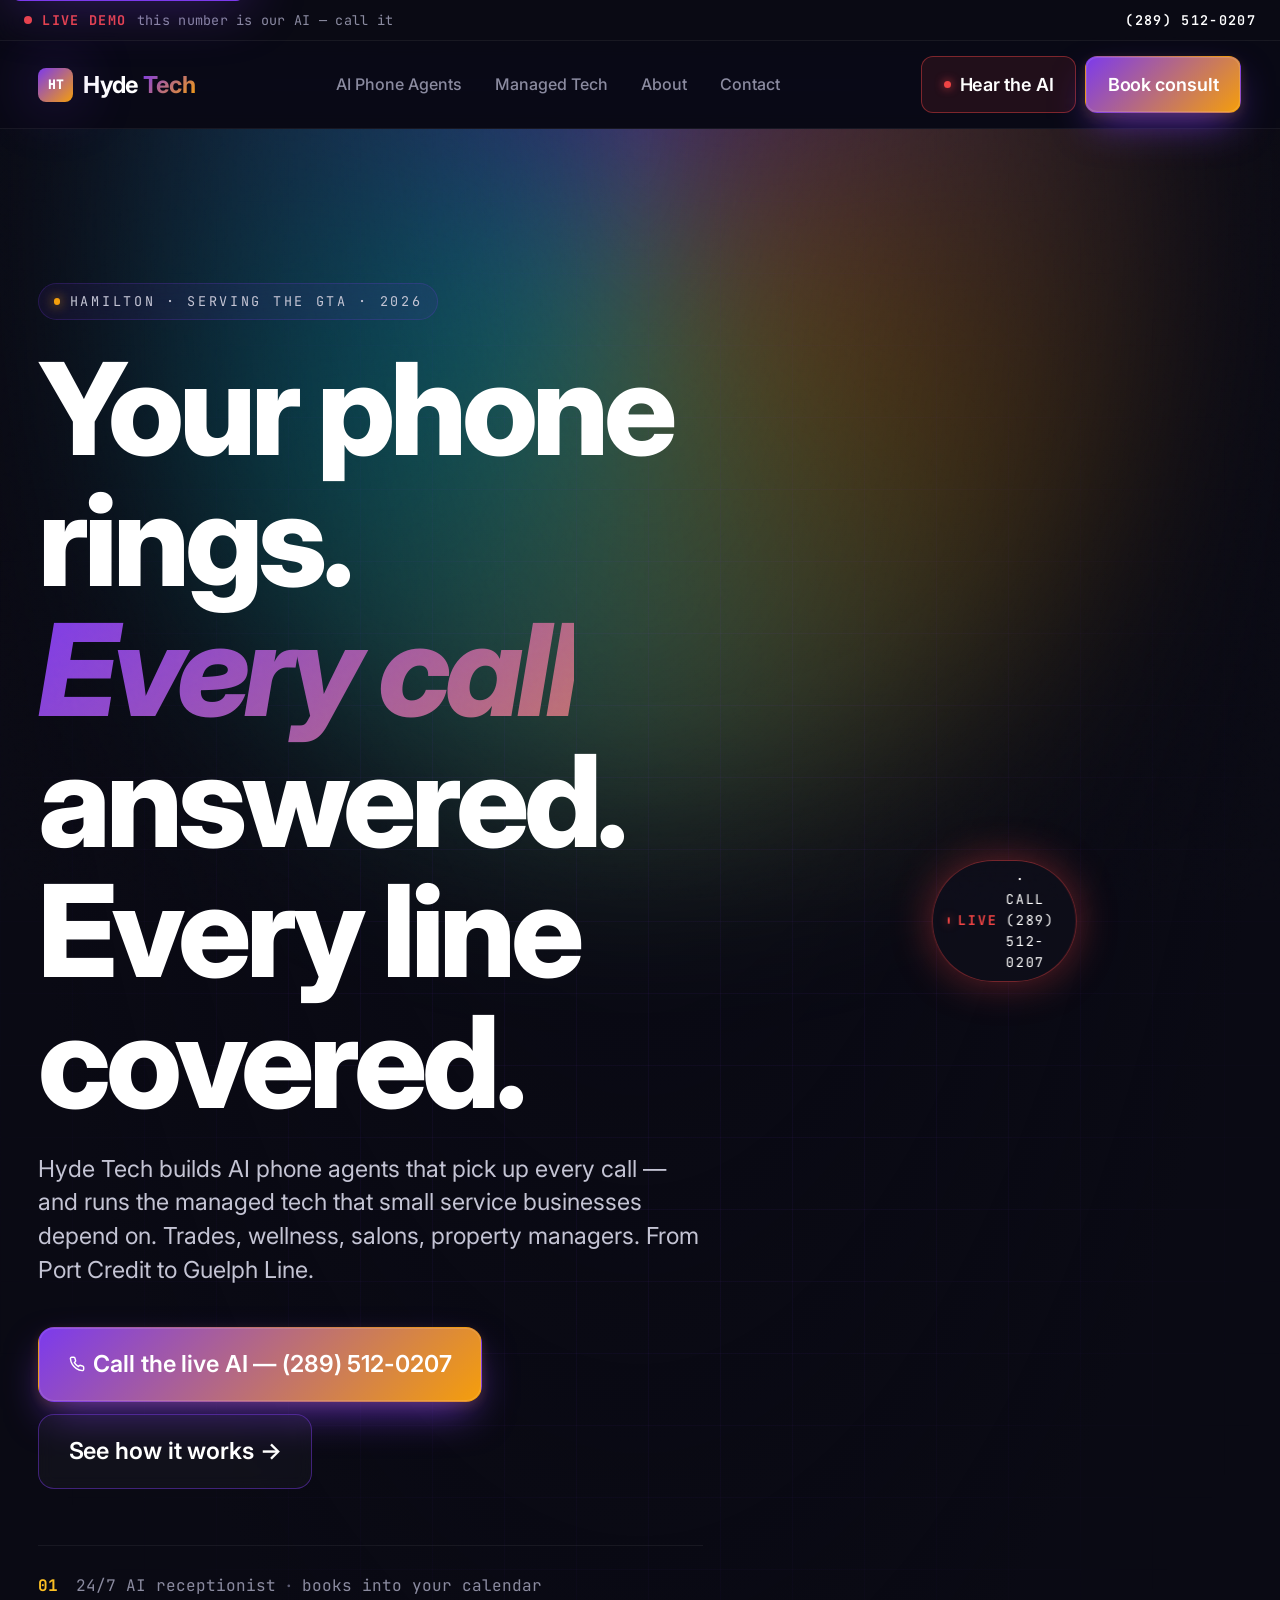
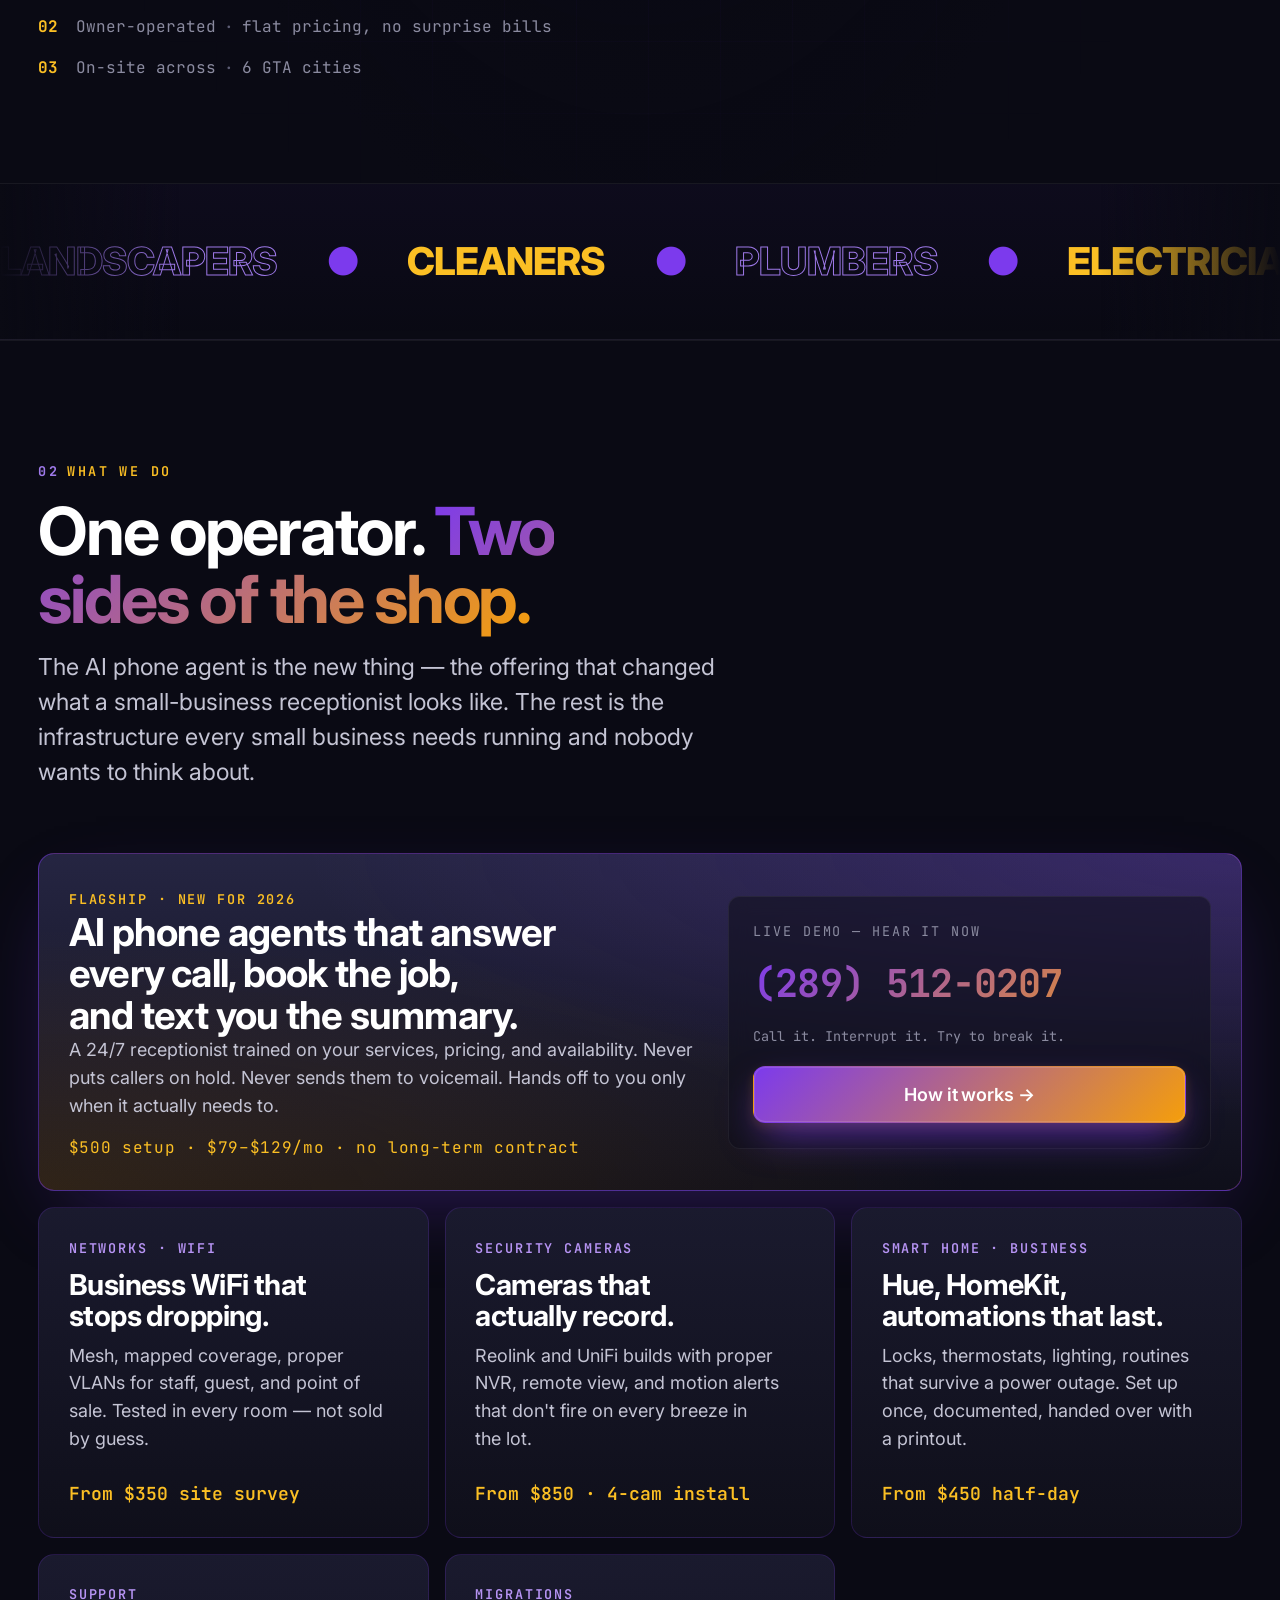
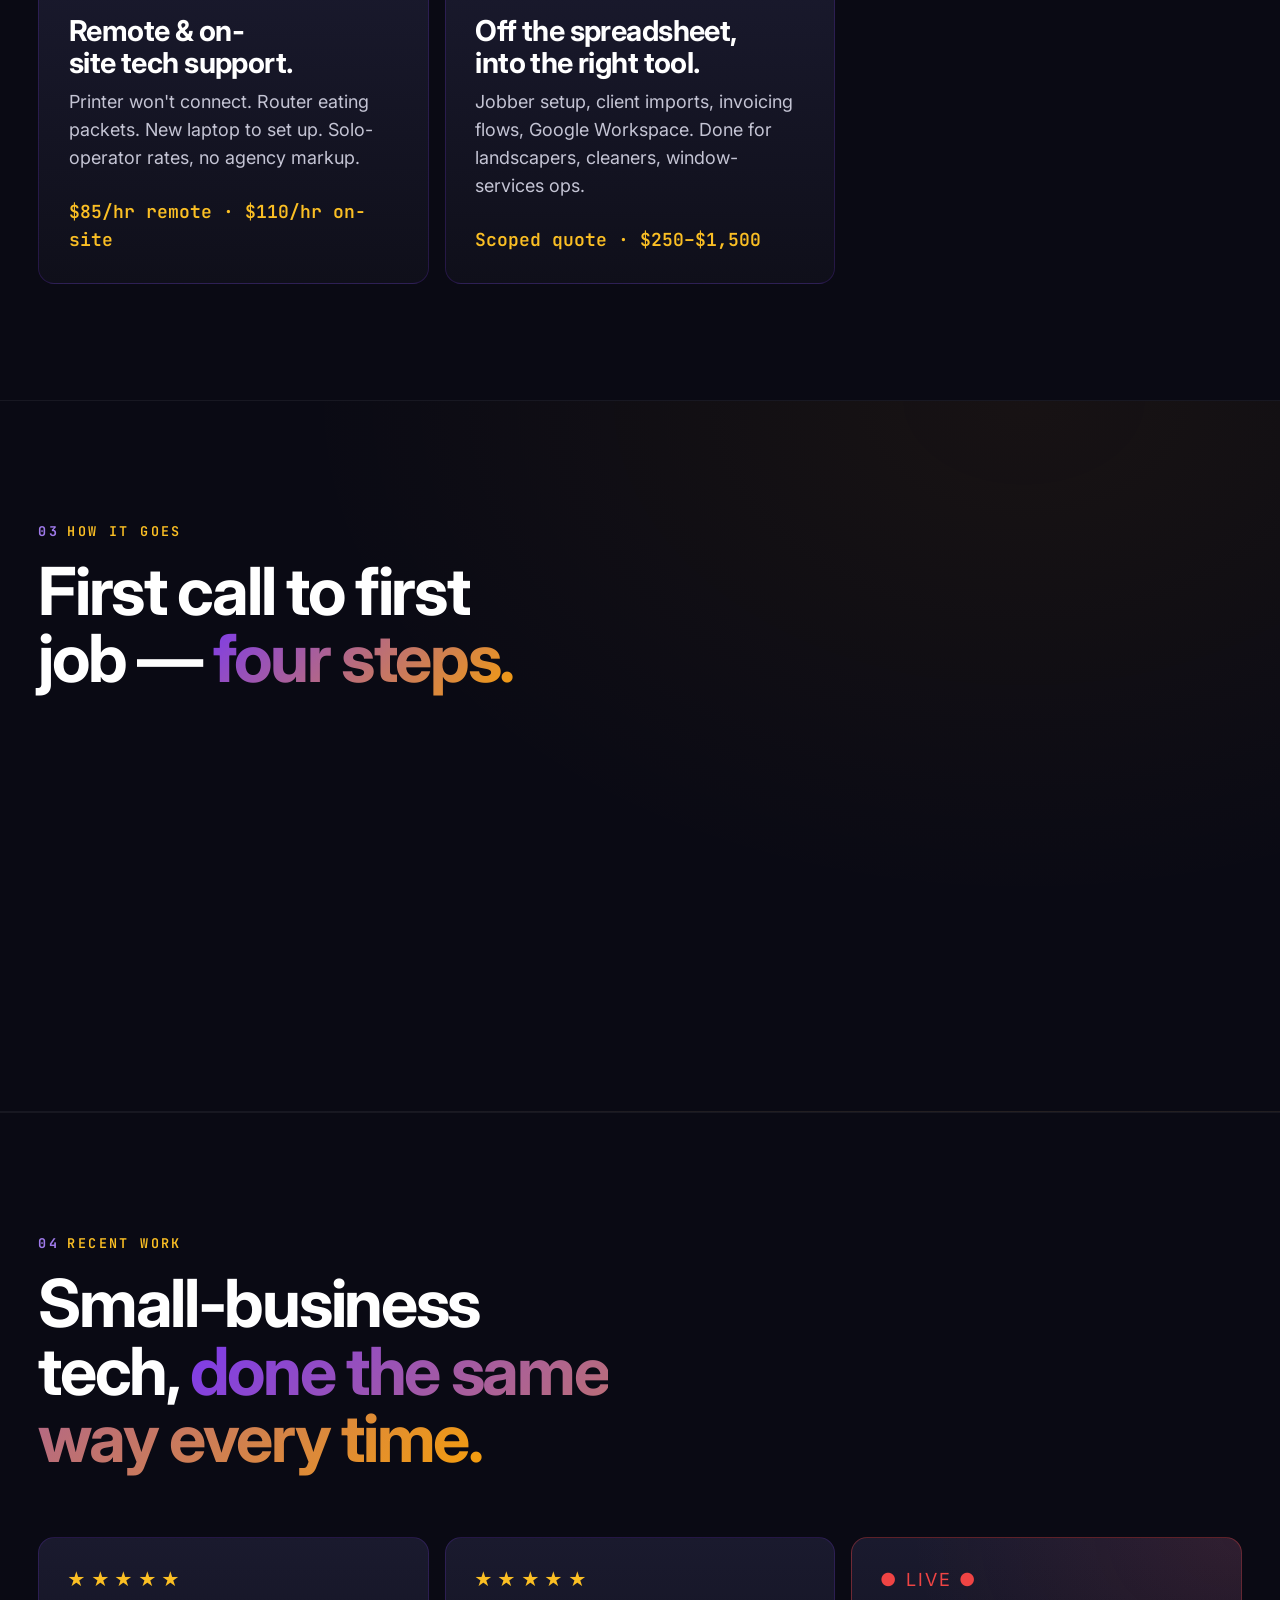
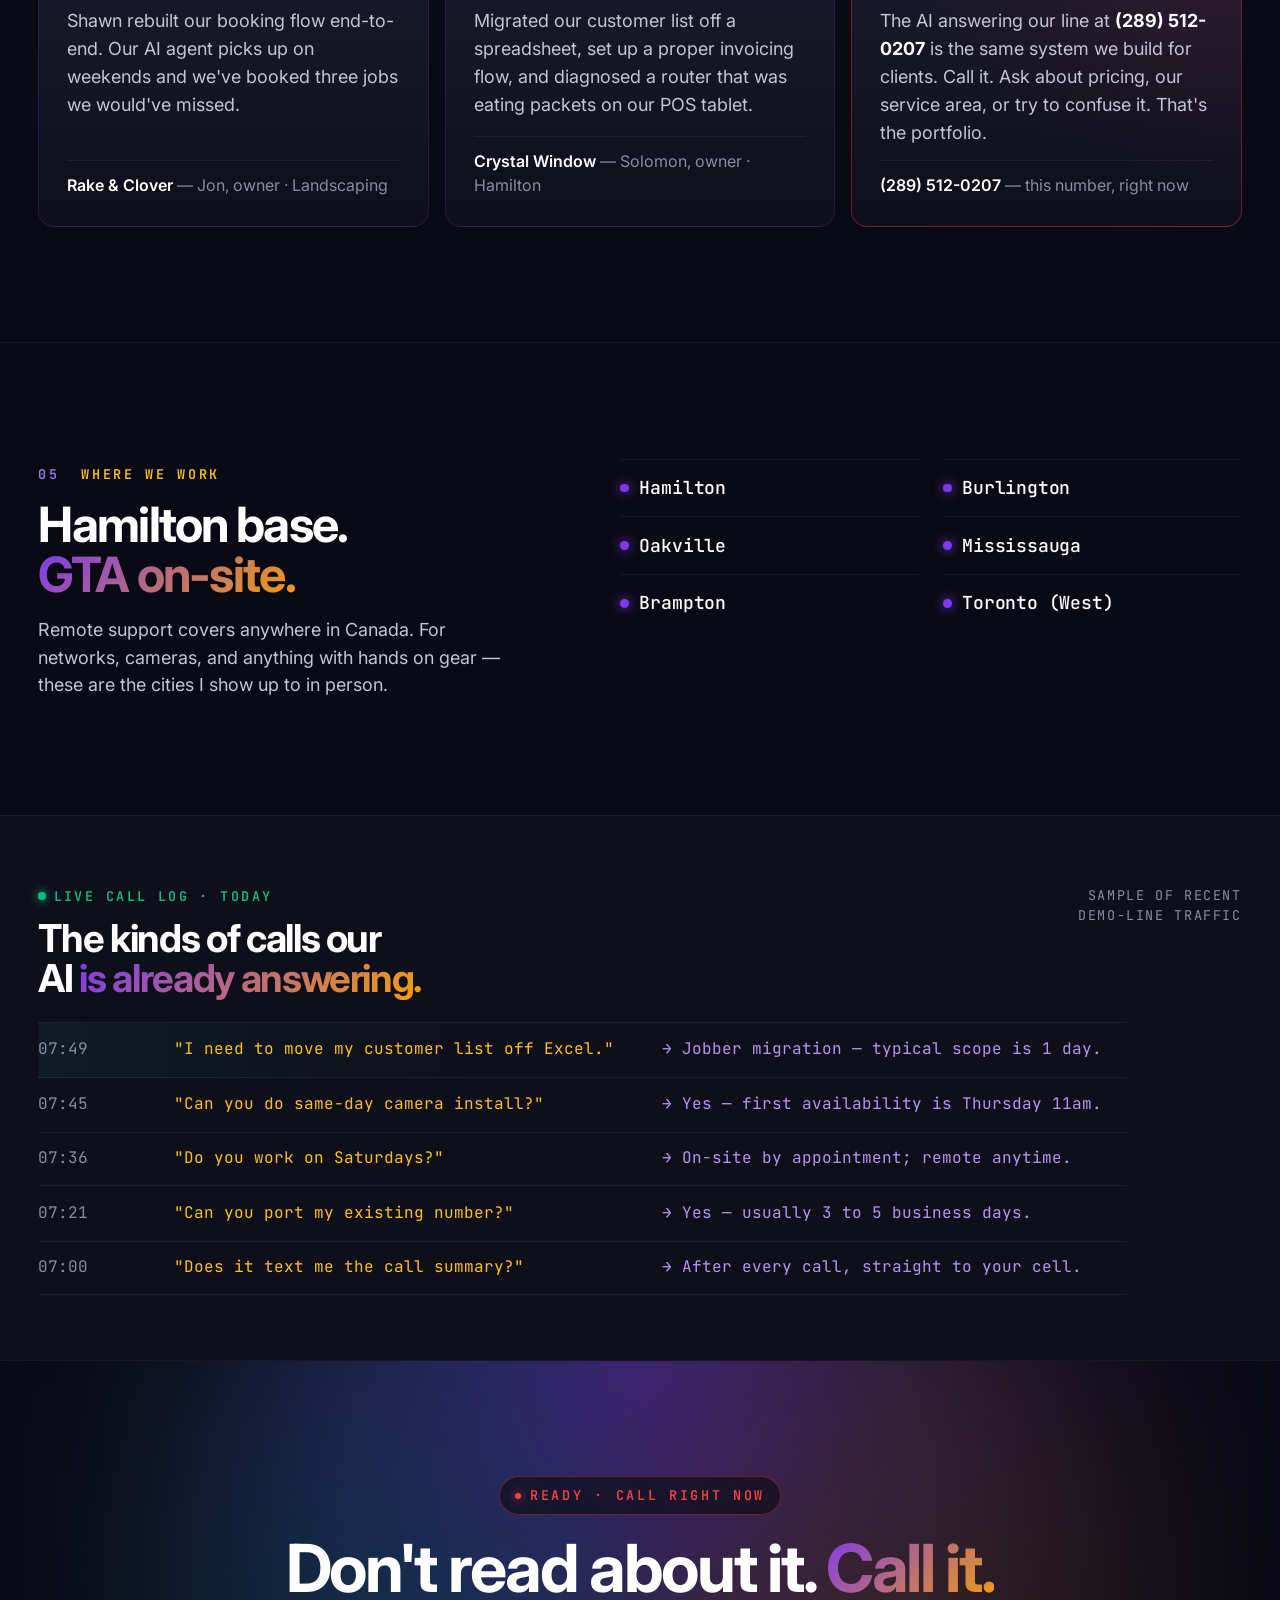
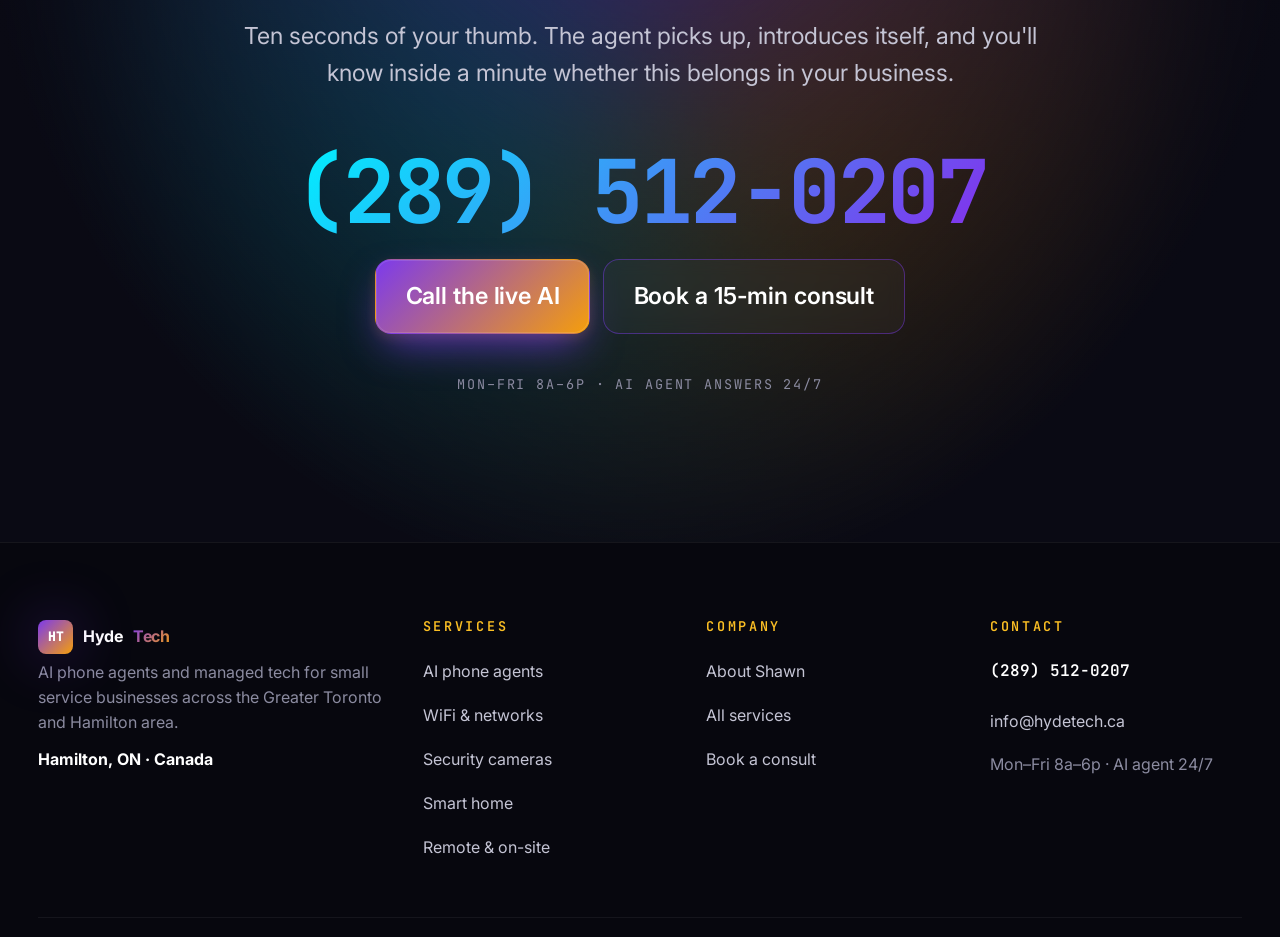
==== commit 555c9364: "v5 preview: real brand + ambitious motion (voice orb, magnetic CTAs, cursor follower, call-log, marq" ====
--- a/index.html
+++ b/index.html
@@ -4,26 +4,25 @@
   <meta charset="utf-8">
   <meta name="viewport" content="width=device-width,initial-scale=1,viewport-fit=cover">
 
-  <title>Hyde Tech Solutions — AI phone agents & managed tech for the GTA</title>
-  <meta name="description" content="Two things, one operator. AI phone agents that answer every call. Managed tech — WiFi, cameras, smart home, on-site support — for small businesses across Toronto, Mississauga, Oakville, Burlington, Hamilton.">
-  <meta name="theme-color" content="#1a1d26">
+  <title>Hyde Tech Solutions — AI phone agents answering the calls you miss</title>
+  <meta name="description" content="AI phone agents that answer every call, book the job, and text you the summary. Plus managed tech — WiFi, cameras, smart home — for small businesses across the GTA. Hear the AI live at (289) 512-0207.">
+  <meta name="theme-color" content="#0F0F1A">
 
   <meta name="robots" content="noindex, nofollow">
   <meta property="og:title" content="Hyde Tech Solutions — AI phone agents & managed tech">
-  <meta property="og:description" content="AI receptionists that answer, book, and never put callers on hold. Plus the everyday tech infrastructure every small business needs.">
+  <meta property="og:description" content="A 24/7 AI receptionist that answers every call. Call it now: (289) 512-0207.">
   <meta property="og:type" content="website">
   <meta property="og:url" content="https://hydetech.ca/">
   <meta property="og:image" content="https://hydetech.ca/og.jpg">
 
-  <!-- Fonts -->
   <link rel="preconnect" href="https://fonts.googleapis.com">
   <link rel="preconnect" href="https://fonts.gstatic.com" crossorigin>
-  <link rel="preconnect" href="https://api.fontshare.com">
-  <link rel="stylesheet" href="https://api.fontshare.com/v2/css?f[]=general-sans@500,600,700&display=swap">
-  <link rel="stylesheet" href="https://fonts.googleapis.com/css2?family=Inter:wght@400;500;600;700&family=IBM+Plex+Mono:wght@400;500;600;700&display=swap">
+  <link rel="stylesheet" href="https://fonts.googleapis.com/css2?family=Inter:wght@300;400;500;600;700;800;900&family=JetBrains+Mono:wght@400;500;600;700&display=swap">
 
   <link rel="stylesheet" href="css/tokens.css">
   <link rel="stylesheet" href="css/site.css">
+
+  <link rel="icon" type="image/png" href="https://raw.githubusercontent.com/shawnhyd3-crypto/hyde-tech-assets/master/hyde-tech-logo.png">
 
   <script type="application/ld+json">
   {
@@ -47,7 +46,8 @@
           "Smart home and business automation",
           "Remote and on-site tech support"
         ],
-        "founder": { "@type": "Person", "name": "Shawn Hyde" }
+        "founder": { "@type": "Person", "name": "Shawn Hyde" },
+        "logo": "https://raw.githubusercontent.com/shawnhyd3-crypto/hyde-tech-assets/master/hyde-tech-logo.png"
       }
     ]
   }
@@ -57,10 +57,12 @@
 
   <a class="skip-link" href="#main">Skip to main content</a>
 
+  <div class="noise" aria-hidden="true"></div>
+
   <!-- LIVE BELT -->
   <div class="live-belt" role="region" aria-label="AI demo line">
     <div class="live-belt__inner">
-      <span class="live-belt__status"><span class="live-belt__dot" aria-hidden="true"></span><strong>Live demo line</strong><span class="muted" style="text-transform:none; letter-spacing:0.02em;">— this number is our AI agent</span></span>
+      <span class="live-belt__status"><span class="live-belt__dot" aria-hidden="true"></span><strong>LIVE DEMO</strong><span class="muted" style="letter-spacing:0.02em; text-transform:none;">this number is our AI — call it</span></span>
       <a href="tel:+12895120207">(289) 512-0207</a>
     </div>
   </div>
@@ -70,7 +72,7 @@
     <div class="container header-inner">
       <a class="logo" href="./" aria-label="Hyde Tech Solutions home">
         <span class="logo-mark" aria-hidden="true">HT</span>
-        <span>Hyde Tech</span>
+        <span>Hyde <span class="logo-text">Tech</span></span>
       </a>
       <nav class="site-nav" id="site-nav" aria-label="Primary">
         <a href="ai-phone-agents/">AI Phone Agents</a>
@@ -79,10 +81,7 @@
         <a href="contact/">Contact</a>
       </nav>
       <div class="header-cta">
-        <a class="header-phone" href="tel:+12895120207" aria-label="Call (289) 512-0207">
-          <svg width="14" height="14" viewBox="0 0 24 24" fill="none" stroke="currentColor" stroke-width="2.2" stroke-linecap="round" stroke-linejoin="round" aria-hidden="true"><path d="M22 16.92v3a2 2 0 0 1-2.18 2 19.8 19.8 0 0 1-8.63-3.07 19.5 19.5 0 0 1-6-6A19.8 19.8 0 0 1 2.12 4.18 2 2 0 0 1 4.11 2h3a2 2 0 0 1 2 1.72 12.8 12.8 0 0 0 .7 2.81 2 2 0 0 1-.45 2.11L8.09 9.91a16 16 0 0 0 6 6l1.27-1.27a2 2 0 0 1 2.11-.45 12.8 12.8 0 0 0 2.81.7A2 2 0 0 1 22 16.92z"/></svg>
-          (289) 512-0207
-        </a>
+        <a class="btn btn-live" href="tel:+12895120207" aria-label="Call (289) 512-0207 — live demo"><span class="pulse" aria-hidden="true"></span>Hear the AI</a>
         <a class="btn btn-primary" href="contact/">Book consult</a>
         <button class="nav-toggle" type="button" aria-expanded="false" aria-controls="site-nav" aria-label="Toggle menu"><span></span><span></span><span></span></button>
       </div>
@@ -93,92 +92,93 @@
 
     <!-- HERO -->
     <section class="hero">
-      <div class="mesh" aria-hidden="true"></div>
+      <div class="ambient" aria-hidden="true"></div>
       <div class="grid-veil" aria-hidden="true"></div>
       <div class="container">
-        <span class="eyebrow">Hamilton · serving the GTA</span>
-        <h1>Two things we do.<br><span class="grad">Both the same discipline.</span></h1>
-        <p class="sub">
-          Hyde Tech runs AI phone agents that answer every call — and the managed-tech backbone that small service businesses depend on. Trades, wellness, salons, property managers. From Port Credit to Guelph Line.
-        </p>
-
-        <div class="hero-split">
-
-          <!-- AI TILE -->
-          <a class="tile tile--ai reveal" href="ai-phone-agents/" aria-label="Learn about AI phone agents">
-            <div class="tile-head">
-              <span class="tag"><span class="dot" aria-hidden="true"></span><strong>LIVE</strong>&nbsp;· AI Phone Agents</span>
+        <div class="hero-row">
+          <div>
+            <span class="eyebrow">Hamilton · serving the GTA · 2026</span>
+            <h1>
+              Your phone rings.<br>
+              <span class="brand-grad">Every call</span> answered.<br>
+              Every line covered.
+            </h1>
+            <p class="sub">
+              Hyde Tech builds AI phone agents that pick up every call — and runs the managed tech that small service businesses depend on. Trades, wellness, salons, property managers. From Port Credit to Guelph Line.
+            </p>
+            <div class="hero-ctas">
+              <a class="btn btn-primary btn-xl" href="tel:+12895120207">
+                <svg width="16" height="16" viewBox="0 0 24 24" fill="none" stroke="currentColor" stroke-width="2.2" stroke-linecap="round" stroke-linejoin="round" aria-hidden="true"><path d="M22 16.92v3a2 2 0 0 1-2.18 2 19.8 19.8 0 0 1-8.63-3.07 19.5 19.5 0 0 1-6-6A19.8 19.8 0 0 1 2.12 4.18 2 2 0 0 1 4.11 2h3a2 2 0 0 1 2 1.72 12.8 12.8 0 0 0 .7 2.81 2 2 0 0 1-.45 2.11L8.09 9.91a16 16 0 0 0 6 6l1.27-1.27a2 2 0 0 1 2.11-.45 12.8 12.8 0 0 0 2.81.7A2 2 0 0 1 22 16.92z"/></svg>
+                Call the live AI — (289) 512-0207
+              </a>
+              <a class="btn btn-outline btn-xl" href="ai-phone-agents/">See how it works →</a>
             </div>
-            <div>
-              <h2 class="tile-title">A 24/7 receptionist that books the job.</h2>
-              <p class="tile-body">Trained on your services, pricing, and calendar. Answers every ring, texts confirmations, hands off only when needed.</p>
-              <div class="small">Hear it now</div>
-              <span class="phone-display">(289) 512-0207</span>
-              <div class="waveform" aria-hidden="true">
-                <span></span><span></span><span></span><span></span><span></span><span></span><span></span><span></span>
-                <span></span><span></span><span></span><span></span><span></span><span></span><span></span><span></span>
-                <span></span><span></span><span></span><span></span><span></span><span></span><span></span><span></span>
-                <span></span><span></span><span></span><span></span><span></span><span></span><span></span><span></span>
-              </div>
-            </div>
-            <div class="tile-foot">
-              <span class="mono" style="font-size:var(--step--2); color:var(--text-muted); letter-spacing:0.12em; text-transform:uppercase;">$500 setup · $79–$129/mo</span>
-              <span class="tile-cta">See how it works</span>
-            </div>
-          </a>
-
-          <!-- MANAGED TECH TILE -->
-          <a class="tile tile--it reveal" href="services/" aria-label="Learn about managed tech services">
-            <div class="tile-head">
-              <span class="tag"><span class="dot" aria-hidden="true"></span><strong>ONLINE</strong>&nbsp;· Managed Tech</span>
-            </div>
-            <div>
-              <h2 class="tile-title">The everyday tech that keeps the lights on.</h2>
-              <p class="tile-body">Business WiFi, security cameras, smart-home and smart-business setups, and the on-site support that trades and small shops need yesterday.</p>
-              <div class="uptime-row">
-                <div class="uptime-cell"><span class="n">5 yrs</span><span class="l">Running</span></div>
-                <div class="uptime-cell"><span class="n">24 hr</span><span class="l">Response</span></div>
-                <div class="uptime-cell"><span class="n">6 cities</span><span class="l">On-site</span></div>
-              </div>
-            </div>
-            <div class="tile-foot">
-              <span class="mono" style="font-size:var(--step--2); color:var(--text-muted); letter-spacing:0.12em; text-transform:uppercase;">From $350 site survey</span>
-              <span class="tile-cta">Services &amp; pricing</span>
-            </div>
-          </a>
-
-        </div>
-
-        <ul class="trust-strip" aria-label="Quick facts">
-          <li><strong>01</strong>&nbsp;Owner-operated <span class="sep">·</span> you deal with Shawn, not a ticket queue</li>
-          <li><strong>02</strong>&nbsp;Serving GTA + Hamilton on-site</li>
-          <li><strong>03</strong>&nbsp;Flat monthly pricing <span class="sep">·</span> no surprise bills</li>
-        </ul>
-      </div>
-    </section>
-
-    <!-- DUAL SERVICES -->
+            <ul class="trust-strip" aria-label="Quick facts">
+              <li><strong>01</strong>&nbsp;24/7 AI receptionist <span class="sep">·</span> books into your calendar</li>
+              <li><strong>02</strong>&nbsp;Owner-operated <span class="sep">·</span> flat pricing, no surprise bills</li>
+              <li><strong>03</strong>&nbsp;On-site across <span class="sep">·</span> 6 GTA cities</li>
+            </ul>
+          </div>
+
+          <div class="voice-stage" aria-hidden="true">
+            <div class="voice-waves"><canvas id="voice-canvas"></canvas></div>
+            <div class="voice-blob"></div>
+            <div class="live-tag"><span class="dot"></span><strong>LIVE</strong>&nbsp;· call (289) 512-0207</div>
+          </div>
+        </div>
+      </div>
+    </section>
+
+    <!-- MARQUEE — persona types -->
+    <div class="marquee" aria-hidden="true">
+      <div class="marquee-track">
+        <span>Landscapers</span><span class="dot">●</span>
+        <span class="fill">Cleaners</span><span class="dot">●</span>
+        <span>Plumbers</span><span class="dot">●</span>
+        <span class="fill">Electricians</span><span class="dot">●</span>
+        <span>Salons</span><span class="dot">●</span>
+        <span class="fill">HVAC</span><span class="dot">●</span>
+        <span>Studios</span><span class="dot">●</span>
+        <span class="fill">Property Mgrs</span><span class="dot">●</span>
+        <span>Window Cleaners</span><span class="dot">●</span>
+        <span class="fill">Restoration</span><span class="dot">●</span>
+        <!-- duplicated for seamless loop -->
+        <span>Landscapers</span><span class="dot">●</span>
+        <span class="fill">Cleaners</span><span class="dot">●</span>
+        <span>Plumbers</span><span class="dot">●</span>
+        <span class="fill">Electricians</span><span class="dot">●</span>
+        <span>Salons</span><span class="dot">●</span>
+        <span class="fill">HVAC</span><span class="dot">●</span>
+        <span>Studios</span><span class="dot">●</span>
+        <span class="fill">Property Mgrs</span><span class="dot">●</span>
+        <span>Window Cleaners</span><span class="dot">●</span>
+        <span class="fill">Restoration</span><span class="dot">●</span>
+      </div>
+    </div>
+
+    <!-- SERVICES -->
     <section class="services" id="services">
       <div class="container">
         <header class="section-head">
           <span class="eyebrow"><span class="num">02</span>What we do</span>
-          <h2>One tech partner. Two sides of the shop.</h2>
-          <p>The AI phone agent is the new thing — the offering that's changed what a small-business receptionist looks like. The rest is the infrastructure every small business needs running and nobody wants to think about.</p>
+          <h2>One operator. <span class="grad-text">Two sides of the shop.</span></h2>
+          <p>The AI phone agent is the new thing — the offering that changed what a small-business receptionist looks like. The rest is the infrastructure every small business needs running and nobody wants to think about.</p>
         </header>
 
         <div class="svc-grid">
 
           <article class="svc-card svc-card--flagship reveal">
-            <div class="flagship-copy">
-              <span class="tag"><span class="dot" aria-hidden="true"></span><strong>NEW · FLAGSHIP</strong></span>
-              <h3>AI phone agents that answer every call, book the job, and never put a customer on hold.</h3>
-              <p>Your 24/7 receptionist, trained on your services, pricing, and availability. Books into your calendar, texts confirmations, and hands off to you only when it actually needs to. Setup from $500 · $79–$129/mo.</p>
+            <div>
+              <span class="tag">Flagship · New for 2026</span>
+              <h3>AI phone agents that answer every call, book the job, and text you the summary.</h3>
+              <p>A 24/7 receptionist trained on your services, pricing, and availability. Never puts callers on hold. Never sends them to voicemail. Hands off to you only when it actually needs to.</p>
+              <p class="mono" style="color:var(--gold-400); margin-block-start:1rem; font-size:var(--step--1); letter-spacing:0.04em;">$500 setup · $79–$129/mo · no long-term contract</p>
             </div>
             <aside class="flagship-cta">
-              <small>Live demo — hear it now</small>
-              <a class="phone-display" href="tel:+12895120207">(289) 512-0207</a>
-              <span class="mono" style="font-size:var(--step--2); color:var(--text-muted);">Call it. Interrupt it. Try to break it.</span>
-              <a class="btn btn-primary" href="ai-phone-agents/" style="margin-block-start:0.5rem;">How it works</a>
+              <small class="mono" style="color:var(--text-muted); font-size:var(--step--2); text-transform:uppercase; letter-spacing:0.14em;">Live demo — hear it now</small>
+              <a class="phone-big" href="tel:+12895120207">(289) 512-0207</a>
+              <span class="mono muted" style="font-size:var(--step--2);">Call it. Interrupt it. Try to break it.</span>
+              <a class="btn btn-primary" href="ai-phone-agents/" style="margin-block-start:0.5rem;">How it works →</a>
             </aside>
           </article>
 
@@ -192,8 +192,8 @@
           <article class="svc-card reveal">
             <span class="tag">Security cameras</span>
             <h3>Cameras that actually record.</h3>
-            <p>Reolink and UniFi builds with proper NVR, remote view, and motion alerts that don't fire on every breeze in the parking lot.</p>
-            <span class="price">From $850 4-cam install</span>
+            <p>Reolink and UniFi builds with proper NVR, remote view, and motion alerts that don't fire on every breeze in the lot.</p>
+            <span class="price">From $850 · 4-cam install</span>
           </article>
 
           <article class="svc-card reveal">
@@ -206,15 +206,15 @@
           <article class="svc-card reveal">
             <span class="tag">Support</span>
             <h3>Remote &amp; on-site tech support.</h3>
-            <p>The stuff that breaks on Tuesday morning. Printer won't connect, router eating packets, new laptop to set up. Solo-operator rates, no agency markup.</p>
+            <p>Printer won't connect. Router eating packets. New laptop to set up. Solo-operator rates, no agency markup.</p>
             <span class="price">$85/hr remote · $110/hr on-site</span>
           </article>
 
           <article class="svc-card reveal">
             <span class="tag">Migrations</span>
             <h3>Off the spreadsheet, into the right tool.</h3>
-            <p>Jobber setup, client imports, invoicing flows, Google Workspace. I've done this for landscapers, cleaners, and window-services ops in the GTA.</p>
-            <span class="price">Scoped quote</span>
+            <p>Jobber setup, client imports, invoicing flows, Google Workspace. Done for landscapers, cleaners, window-services ops.</p>
+            <span class="price">Scoped quote · $250–$1,500</span>
           </article>
 
         </div>
@@ -226,7 +226,7 @@
       <div class="container">
         <header class="section-head">
           <span class="eyebrow"><span class="num">03</span>How it goes</span>
-          <h2>From first call to first job, four steps.</h2>
+          <h2>First call to first job — <span class="grad-text">four steps.</span></h2>
         </header>
         <div class="steps">
           <div class="step reveal" data-step="01">
@@ -235,7 +235,7 @@
           </div>
           <div class="step reveal" data-step="02">
             <h3>15-minute consult</h3>
-            <p>We talk services, pricing, after-hours rules. I pull the agent's script from what you tell me and how your current calls actually go.</p>
+            <p>Services, pricing, after-hours rules. The agent's script is pulled from what you tell me and how your calls actually go.</p>
           </div>
           <div class="step reveal" data-step="03">
             <h3>Test line goes up</h3>
@@ -243,7 +243,7 @@
           </div>
           <div class="step reveal" data-step="04">
             <h3>Port or forward</h3>
-            <p>Forward your existing number or port it over. The agent's live; you stop missing jobs.</p>
+            <p>Forward your existing number or port it over. Agent's live. You stop missing jobs.</p>
           </div>
         </div>
       </div>
@@ -254,28 +254,24 @@
       <div class="container">
         <header class="section-head">
           <span class="eyebrow"><span class="num">04</span>Recent work</span>
-          <h2>Small-business tech, done the same way every time.</h2>
+          <h2>Small-business tech, <span class="grad-text">done the same way every time.</span></h2>
         </header>
         <div class="proof-grid">
-
           <article class="review reveal">
             <div class="stars" aria-hidden="true">★★★★★</div>
-            <p>Shawn rebuilt our booking flow end-to-end. Our AI agent picks up on weekends now and we've booked three jobs we would've missed.</p>
+            <p>Shawn rebuilt our booking flow end-to-end. Our AI agent picks up on weekends and we've booked three jobs we would've missed.</p>
             <cite><strong>Rake &amp; Clover</strong> — Jon, owner · Landscaping</cite>
           </article>
-
           <article class="review reveal">
             <div class="stars" aria-hidden="true">★★★★★</div>
             <p>Migrated our customer list off a spreadsheet, set up a proper invoicing flow, and diagnosed a router that was eating packets on our POS tablet.</p>
             <cite><strong>Crystal Window</strong> — Solomon, owner · Hamilton</cite>
           </article>
-
           <article class="review review--live reveal">
-            <div class="stars" aria-hidden="true">◉◉◉◉◉</div>
-            <p>The AI phone agent answering our own line at <strong style="color:var(--text-hi);">(289) 512-0207</strong> is the same system we build for clients. Call it. Ask about pricing, our service area, or try to confuse it. That's the portfolio.</p>
-            <cite><strong><a href="tel:+12895120207" style="color:var(--text-hi);">(289) 512-0207</a></strong> — this number, right now</cite>
-          </article>
-
+            <div class="stars" aria-hidden="true">● LIVE ●</div>
+            <p>The AI answering our line at <strong style="color:var(--text-primary);">(289) 512-0207</strong> is the same system we build for clients. Call it. Ask about pricing, our service area, or try to confuse it. That's the portfolio.</p>
+            <cite><strong><a href="tel:+12895120207" style="color:var(--text-primary);">(289) 512-0207</a></strong> — this number, right now</cite>
+          </article>
         </div>
       </div>
     </section>
@@ -285,9 +281,9 @@
       <div class="container">
         <div class="area-grid">
           <header>
-            <span class="eyebrow mono" style="display:inline-block; font-size:var(--step--2); text-transform:uppercase; letter-spacing:0.18em; color:var(--text-muted); margin-block-end:1rem;"><span style="color:var(--brand-hi);">05</span>&nbsp;&nbsp;Where we work</span>
-            <h2 style="font-size:var(--step-4); max-width:16ch;">Hamilton base. On-site across the GTA.</h2>
-            <p class="muted" style="margin-block-start:1rem; max-width:44ch; font-size:var(--step-0); line-height:1.55;">Remote support covers anywhere in Canada. For networks, cameras, and anything that needs hands on gear — these are the cities we show up to in person.</p>
+            <span class="mono" style="display:inline-block; font-size:var(--step--2); text-transform:uppercase; letter-spacing:0.2em; color:var(--gold-400); margin-block-end:1rem; font-weight:600;"><span style="color:var(--purple-400);">05</span>&nbsp;&nbsp;Where we work</span>
+            <h2 style="font-size:var(--step-4); max-width:16ch;">Hamilton base. <span class="grad-text">GTA on-site.</span></h2>
+            <p style="color:var(--text-secondary); margin-block-start:1rem; max-width:44ch; font-size:var(--step-0); line-height:1.55;">Remote support covers anywhere in Canada. For networks, cameras, and anything with hands on gear — these are the cities I show up to in person.</p>
           </header>
           <ul class="area-list">
             <li>Hamilton</li>
@@ -301,20 +297,34 @@
       </div>
     </section>
 
+    <!-- CALL LOG — live fake feed -->
+    <section class="call-log">
+      <div class="container">
+        <header>
+          <div>
+            <span class="eyebrow">Live call log · today</span>
+            <h2 style="margin-block-start:0.75rem;">The kinds of calls our AI <span class="grad-text">is already answering.</span></h2>
+          </div>
+          <p style="color:var(--text-muted); font-family:var(--font-mono); font-size:var(--step--2); letter-spacing:0.12em; text-transform:uppercase; max-width:22ch; text-align:right;">Sample of recent<br>demo-line traffic</p>
+        </header>
+        <div class="rows" id="call-log-rows" aria-live="polite"></div>
+      </div>
+    </section>
+
     <!-- FINAL CTA -->
     <section class="cta-final">
-      <div class="mesh" aria-hidden="true"></div>
+      <div class="ambient" aria-hidden="true"></div>
       <div class="container">
         <div class="cta-wrap">
-          <span class="eyebrow">LIVE demo · call right now</span>
-          <h2>Call the number. Hear the product.</h2>
-          <p>Ten seconds of your thumb. The agent picks up, introduces itself, and you'll know within a minute whether this is worth twenty more.</p>
+          <span class="eyebrow">Ready · call right now</span>
+          <h2>Don't read about it. <span class="grad-text">Call it.</span></h2>
+          <p>Ten seconds of your thumb. The agent picks up, introduces itself, and you'll know inside a minute whether this belongs in your business.</p>
           <a class="cta-phone" href="tel:+12895120207">(289) 512-0207</a>
           <div class="cta-row">
-            <a class="btn btn-primary btn-xl" href="tel:+12895120207">Call (289) 512-0207</a>
+            <a class="btn btn-primary btn-xl" href="tel:+12895120207">Call the live AI</a>
             <a class="btn btn-outline btn-xl" href="contact/">Book a 15-min consult</a>
           </div>
-          <p class="mono" style="font-size:var(--step--2); color:var(--text-muted); margin-block-start:2rem; letter-spacing:0.08em; text-transform:uppercase;">Mon–Fri 8a–6p · agent answers 24/7</p>
+          <p class="mono" style="font-size:var(--step--2); color:var(--text-muted); margin-block-start:2.5rem; letter-spacing:0.14em; text-transform:uppercase;">Mon–Fri 8a–6p · AI agent answers 24/7</p>
         </div>
       </div>
     </section>
@@ -326,9 +336,9 @@
     <div class="container">
       <nav class="footer-grid" aria-label="Footer">
         <div>
-          <p class="footer-brand"><span class="logo-mark" aria-hidden="true">HT</span>Hyde Tech</p>
+          <p class="footer-brand"><span class="logo-mark" aria-hidden="true">HT</span>Hyde <span class="logo-text">Tech</span></p>
           <p>AI phone agents and managed tech for small service businesses across the Greater Toronto and Hamilton area.</p>
-          <p style="margin-block-start:0.75rem;"><strong style="color:var(--text-hi);">Hamilton, ON · Canada</strong></p>
+          <p style="margin-block-start:0.75rem;"><strong style="color:var(--text-primary);">Hamilton, ON · Canada</strong></p>
         </div>
         <div>
           <h4>Services</h4>
@@ -346,9 +356,9 @@
         </div>
         <div>
           <h4>Contact</h4>
-          <p><a href="tel:+12895120207" class="mono" style="font-weight:600; color:var(--text-hi);">(289) 512-0207</a></p>
+          <p><a href="tel:+12895120207" class="mono" style="font-weight:600; color:var(--text-primary);">(289) 512-0207</a></p>
           <p><a href="mailto:info@hydetech.ca">info@hydetech.ca</a></p>
-          <p style="color:var(--text-muted); margin-block-start:0.5rem;">Mon–Fri 8a–6p · AI agent answers 24/7</p>
+          <p style="color:var(--text-muted); margin-block-start:0.5rem;">Mon–Fri 8a–6p · AI agent 24/7</p>
         </div>
       </nav>
       <div class="footer-bottom">
@@ -360,21 +370,10 @@
 
   <!-- MOBILE STICKY CTA -->
   <div class="mobile-cta">
-    <a class="btn btn-primary" href="tel:+12895120207">Call (289) 512-0207</a>
+    <a class="btn btn-primary" href="tel:+12895120207">Call the live AI</a>
     <a class="btn btn-outline" href="contact/">Book</a>
   </div>
 
-  <script>
-    (function () {
-      const btn = document.querySelector('.nav-toggle');
-      const nav = document.getElementById('site-nav');
-      if (!btn || !nav) return;
-      btn.addEventListener('click', () => {
-        const open = nav.classList.toggle('is-open');
-        btn.setAttribute('aria-expanded', String(open));
-      });
-    })();
-  </script>
-
+  <script src="js/interactions.js" defer></script>
 </body>
 </html>
--- a/css/tokens.css
+++ b/css/tokens.css
@@ -1,137 +1,125 @@
 /* ============================================================
-   Hyde Tech Solutions — Design Tokens (v4)
-   Dual-persona: AI-product flagship + managed-tech operator.
-   Dark default. Cool brand. Glass surfaces. Orange LIVE signal preserved.
+   Hyde Tech Solutions — v5 Design Tokens
+   Brand: purple #7C3AED + gold #F59E0B + neon accents on dark.
+   Dark-only (per Brand Kit). Bleeding-edge AI-forward aesthetic.
    ============================================================ */
 
+/* -- Registered custom properties so they interpolate smoothly -- */
+@property --hue { syntax: "<angle>"; inherits: false; initial-value: 0deg; }
+@property --orb-x { syntax: "<percentage>"; inherits: true; initial-value: 50%; }
+@property --orb-y { syntax: "<percentage>"; inherits: true; initial-value: 50%; }
+@property --wght { syntax: "<number>"; inherits: false; initial-value: 600; }
+
 :root {
-  /* ---------- Surfaces (dark default) ---------- */
-  --bg:           oklch(0.12 0.015 260);       /* deep ink */
-  --bg-2:         oklch(0.15 0.015 260);
-  --surface:      oklch(0.18 0.014 260);       /* card base */
-  --surface-2:    oklch(0.22 0.013 260);
-  --glass:        oklch(0.18 0.014 260 / 0.55);
-  --glass-hi:     oklch(0.24 0.014 260 / 0.65);
-  --border:       oklch(0.30 0.015 260);
-  --border-hi:    oklch(0.42 0.020 260);
-  --hairline:     oklch(1 0 0 / 0.08);
-
-  /* ---------- Text ---------- */
-  --text:         oklch(0.96 0.005 250);
-  --text-hi:      oklch(1 0 0);
-  --text-muted:   oklch(0.70 0.008 250);
-  --text-faint:   oklch(0.55 0.010 250);
-
-  /* ---------- Brand — electric cyan-blue ----------
-     Reads modern-tech (Linear/Vercel register) without drifting into
-     consumer-SaaS purple or bay-street institutional navy. */
-  --brand:        oklch(0.78 0.16 210);
-  --brand-hi:     oklch(0.86 0.15 205);
-  --brand-fg:     oklch(0.14 0.010 260);       /* dark text on brand button */
-  --brand-glow:   oklch(0.78 0.16 210 / 0.45);
-
-  /* ---------- Accent-2 — violet for gradient mesh only ---------- */
-  --accent-2:     oklch(0.66 0.22 310);
-  --accent-2-dim: oklch(0.50 0.18 310);
-
-  /* ---------- LIVE signal — safety orange, preserved from v3 ---------- */
-  --live:         oklch(0.78 0.18 55);
-  --live-dim:     oklch(0.52 0.20 45);
-  --live-glow:    oklch(0.78 0.18 55 / 0.5);
-
-  /* ---------- State ---------- */
-  --success:      oklch(0.72 0.16 155);
-  --warning:      oklch(0.80 0.17 75);
-  --danger:       oklch(0.65 0.22 25);
-
-  /* ---------- Type scale — confident, oversized hero ---------- */
-  --step--2:      clamp(0.75rem, 0.71rem + 0.18vw, 0.85rem);
-  --step--1:      clamp(0.875rem, 0.83rem + 0.22vw, 1rem);
-  --step-0:       clamp(1rem, 0.95rem + 0.25vw, 1.125rem);
-  --step-1:       clamp(1.25rem, 1.18rem + 0.35vw, 1.5rem);
-  --step-2:       clamp(1.5rem, 1.4rem + 0.5vw, 1.875rem);
-  --step-3:       clamp(1.875rem, 1.7rem + 0.9vw, 2.5rem);
-  --step-4:       clamp(2.25rem, 2rem + 1.3vw, 3.25rem);
-  --step-5:       clamp(2.75rem, 2.3rem + 2.3vw, 4.5rem);
-  --step-hero:    clamp(3rem, 2rem + 7vw, 7rem);      /* confident, oversized */
-  --step-phone:   clamp(2.5rem, 1.6rem + 5.5vw, 5rem);
-
-  /* ---------- Fonts ----------
-     General Sans (display, confident) + Inter (body) + IBM Plex Mono (numerals/signal). */
-  --font-display: "General Sans", "Söhne", "Inter Display", ui-sans-serif, system-ui, sans-serif;
+  color-scheme: dark;
+
+  /* ----- Brand primaries ----- */
+  --purple-300: #B794F4;
+  --purple-400: #9F7AEA;
+  --purple-500: #7C3AED;   /* brand primary */
+  --purple-600: #6D28D9;   /* hover */
+  --purple-700: #5B21B6;
+
+  --gold-300:   #FCD34D;
+  --gold-400:   #FBBF24;   /* "Solutions" text */
+  --gold-500:   #F59E0B;   /* accent */
+  --gold-600:   #D97706;
+
+  /* ----- Surfaces (dark) ----- */
+  --bg:          #0A0A14;          /* base — slightly deeper than brand kit for drama */
+  --bg-primary:  #0F0F1A;
+  --bg-secondary:#1A1A2E;
+  --bg-tertiary: #252542;
+  --bg-elev-1:   rgba(26, 26, 46, 0.60);
+  --bg-elev-2:   rgba(37, 37, 66, 0.75);
+
+  /* ----- Text ----- */
+  --text-primary:   #FFFFFF;
+  --text-secondary: #C4C4D4;
+  --text-muted:     #8B8BA0;
+  --text-faint:     #5C5C73;
+
+  /* ----- Neon accents ----- */
+  --neon-cyan:  #00F0FF;
+  --neon-red:   #EF4444;
+  --neon-green: #10B981;
+
+  /* ----- Borders ----- */
+  --border:      rgba(124, 58, 237, 0.20);
+  --border-hi:   rgba(124, 58, 237, 0.45);
+  --border-gold: rgba(245, 158, 11, 0.35);
+  --hairline:    rgba(255, 255, 255, 0.06);
+
+  /* ----- Shadows / glow ----- */
+  --shadow-sm:     0 2px 6px rgba(0, 0, 0, 0.4);
+  --shadow-md:     0 12px 32px rgba(0, 0, 0, 0.5);
+  --shadow-lg:     0 40px 80px rgba(0, 0, 0, 0.6);
+  --glow-purple:   0 0 60px rgba(124, 58, 237, 0.40);
+  --glow-gold:     0 0 60px rgba(245, 158, 11, 0.35);
+  --glow-cyan:     0 0 40px rgba(0, 240, 255, 0.30);
+  --glow-red:      0 0 40px rgba(239, 68, 68, 0.40);
+
+  /* ----- Signature brand gradients (for text/buttons/borders) ----- */
+  --grad-brand:  linear-gradient(135deg, #7C3AED 0%, #F59E0B 100%);
+  --grad-neon:   linear-gradient(135deg, #00F0FF 0%, #7C3AED 50%, #F59E0B 100%);
+  --grad-soft:   linear-gradient(180deg, rgba(124, 58, 237, 0.12) 0%, transparent 100%);
+  --grad-conic:  conic-gradient(from var(--hue), #7C3AED, #F59E0B, #00F0FF, #7C3AED);
+  --glow-radial: radial-gradient(circle at var(--orb-x) var(--orb-y), #7C3AED 0%, transparent 60%);
+
+  /* ----- Type scale ----- */
+  --step--2:   clamp(0.75rem, 0.72rem + 0.15vw, 0.85rem);
+  --step--1:   clamp(0.875rem, 0.84rem + 0.2vw, 1rem);
+  --step-0:    clamp(1rem, 0.96rem + 0.22vw, 1.125rem);
+  --step-1:    clamp(1.25rem, 1.18rem + 0.35vw, 1.5rem);
+  --step-2:    clamp(1.5rem, 1.4rem + 0.5vw, 1.875rem);
+  --step-3:    clamp(1.875rem, 1.7rem + 0.88vw, 2.5rem);
+  --step-4:    clamp(2.25rem, 2rem + 1.3vw, 3.25rem);
+  --step-5:    clamp(2.75rem, 2.3rem + 2.3vw, 4.75rem);
+  --step-hero: clamp(3rem, 2rem + 7.5vw, 8rem);
+  --step-mega: clamp(4rem, 2rem + 12vw, 12rem);
+  --step-phone:clamp(2.5rem, 1.6rem + 5.5vw, 5.5rem);
+
+  /* ----- Fonts ----- */
   --font-body:    "Inter", ui-sans-serif, system-ui, -apple-system, sans-serif;
-  --font-mono:    "IBM Plex Mono", "JetBrains Mono", ui-monospace, SFMono-Regular, Menlo, monospace;
-
-  /* ---------- Spacing ---------- */
-  --space-3xs:    0.25rem;
-  --space-2xs:    0.5rem;
-  --space-xs:     0.75rem;
-  --space-s:      1rem;
-  --space-m:      1.5rem;
-  --space-l:      2rem;
-  --space-xl:     3rem;
-  --space-2xl:    4.5rem;
-  --space-3xl:    7rem;
-  --section-y:    clamp(4rem, 9vw, 9rem);
-
-  /* ---------- Radii — modern product, slightly rounder than v3 utilitarian ---------- */
-  --radius-xs:    0.25rem;
-  --radius-s:     0.5rem;
-  --radius-m:     0.75rem;
-  --radius-l:     1rem;
-  --radius-xl:    1.5rem;
-  --radius-2xl:   2rem;
-  --radius-full:  9999px;
-
-  /* ---------- Shadows — deeper, with colored glow ---------- */
-  --shadow-sm:    0 1px 2px oklch(0 0 0 / 0.40);
-  --shadow-md:    0 8px 24px oklch(0 0 0 / 0.40);
-  --shadow-lg:    0 30px 60px oklch(0 0 0 / 0.50);
-  --shadow-glow:  0 0 0 1px var(--hairline), 0 20px 50px -10px var(--brand-glow);
-  --shadow-live:  0 0 0 1px var(--hairline), 0 20px 50px -10px var(--live-glow);
-
-  /* ---------- Motion ---------- */
-  --ease-out:     cubic-bezier(0.16, 1, 0.3, 1);
-  --ease-in-out:  cubic-bezier(0.65, 0, 0.35, 1);
-  --dur-fast:     160ms;
-  --dur-med:      280ms;
-  --dur-slow:     600ms;
-
-  /* ---------- Layout ---------- */
+  --font-display: "Inter", ui-sans-serif, system-ui, sans-serif;
+  --font-mono:    "JetBrains Mono", "IBM Plex Mono", ui-monospace, SFMono-Regular, Menlo, monospace;
+
+  /* ----- Spacing ----- */
+  --space-3xs: 0.25rem;
+  --space-2xs: 0.5rem;
+  --space-xs:  0.75rem;
+  --space-s:   1rem;
+  --space-m:   1.5rem;
+  --space-l:   2rem;
+  --space-xl:  3rem;
+  --space-2xl: 4.5rem;
+  --space-3xl: 7rem;
+  --section-y: clamp(4rem, 9vw, 9rem);
+
+  /* ----- Radii ----- */
+  --radius-xs: 0.25rem;
+  --radius-s:  0.5rem;
+  --radius-m:  0.75rem;
+  --radius-l:  1rem;
+  --radius-xl: 1.5rem;
+  --radius-2xl: 2rem;
+  --radius-full: 9999px;
+
+  /* ----- Motion ----- */
+  --ease-out:    cubic-bezier(0.16, 1, 0.3, 1);
+  --ease-spring: cubic-bezier(0.34, 1.56, 0.64, 1);
+  --dur-fast:    180ms;
+  --dur-med:     320ms;
+  --dur-slow:    700ms;
+
+  /* ----- Layout ----- */
   --container:    min(94%, 1320px);
   --container-sm: min(92%, 960px);
   --measure:      62ch;
 }
 
 /* ============================================================
-   Optional light theme for users who explicitly prefer it.
-   Not the default — this site reads modern-product dark-first.
-   ============================================================ */
-@media (prefers-color-scheme: light) {
-  :root:not([data-theme="dark"]) {
-    --bg:         oklch(0.985 0.003 250);
-    --bg-2:       oklch(0.965 0.004 250);
-    --surface:    oklch(0.955 0.005 250);
-    --surface-2:  oklch(0.925 0.007 250);
-    --glass:      oklch(1 0 0 / 0.60);
-    --glass-hi:   oklch(1 0 0 / 0.75);
-    --border:     oklch(0.88 0.008 250);
-    --border-hi:  oklch(0.72 0.010 250);
-    --hairline:   oklch(0 0 0 / 0.08);
-    --text:       oklch(0.18 0.010 260);
-    --text-hi:    oklch(0.10 0.010 260);
-    --text-muted: oklch(0.42 0.012 250);
-    --text-faint: oklch(0.58 0.010 250);
-    --brand:      oklch(0.48 0.18 220);
-    --brand-hi:   oklch(0.40 0.20 220);
-    --brand-fg:   oklch(0.985 0 0);
-    --live:       oklch(0.52 0.20 45);
-    --live-dim:   oklch(0.52 0.20 45);
-  }
-}
-
-/* ============================================================
-   Base reset + modern product defaults
+   Base reset
    ============================================================ */
 *, *::before, *::after { box-sizing: border-box; }
 * { margin: 0; }
@@ -144,29 +132,29 @@
   font-family: var(--font-body);
   font-size: var(--step-0);
   line-height: 1.55;
-  color: var(--text);
+  color: var(--text-secondary);
   background: var(--bg);
   -webkit-font-smoothing: antialiased;
   text-rendering: optimizeLegibility;
   overflow-x: clip;
+  position: relative;
 }
 img, picture, svg, video { display: block; max-width: 100%; height: auto; }
 input, button, textarea, select { font: inherit; color: inherit; }
 
 h1, h2, h3, h4 {
   font-family: var(--font-display);
-  font-weight: 600;
+  font-weight: 700;
   line-height: 1.02;
-  letter-spacing: -0.025em;
+  letter-spacing: -0.03em;
   text-wrap: balance;
-  color: var(--text-hi);
-}
-h1 { font-size: var(--step-hero); font-weight: 700; letter-spacing: -0.035em; }
-h2 { font-size: var(--step-5); letter-spacing: -0.028em; }
-h3 { font-size: var(--step-3); letter-spacing: -0.018em; }
-h4 { font-size: var(--step-2); letter-spacing: -0.012em; }
+  color: var(--text-primary);
+}
+h1 { font-size: var(--step-hero); font-weight: 800; letter-spacing: -0.04em; }
+h2 { font-size: var(--step-5); letter-spacing: -0.035em; }
+h3 { font-size: var(--step-3); letter-spacing: -0.02em; }
+h4 { font-size: var(--step-2); letter-spacing: -0.015em; }
 p, li { max-width: var(--measure); text-wrap: pretty; }
-
 a { color: inherit; text-decoration: none; }
 
 @media (prefers-reduced-motion: reduce) {
@@ -179,34 +167,29 @@
 }
 
 :focus-visible {
-  outline: 2px solid var(--brand);
+  outline: 2px solid var(--purple-400);
   outline-offset: 3px;
   border-radius: var(--radius-xs);
 }
 
-/* Skip link */
 .skip-link {
   position: absolute;
   inset-inline-start: 0.75rem;
   inset-block-start: -3rem;
   z-index: 100;
-  background: var(--brand);
-  color: var(--brand-fg);
+  background: var(--purple-500);
+  color: #fff;
   padding: 0.75rem 1rem;
   font-family: var(--font-mono);
   font-weight: 600;
   font-size: var(--step--1);
   border-radius: var(--radius-s);
-  transition: top 120ms var(--ease-out);
+  transition: top 140ms var(--ease-out);
+  box-shadow: var(--glow-purple);
 }
 .skip-link:focus,
-.skip-link:focus-visible {
-  inset-block-start: 0.75rem;
-  outline: 3px solid var(--brand-hi);
-  outline-offset: 2px;
-}
-
-/* Visually hidden */
+.skip-link:focus-visible { inset-block-start: 0.75rem; }
+
 .vh {
   position: absolute;
   width: 1px; height: 1px;
--- a/css/site.css
+++ b/css/site.css
@@ -1,92 +1,94 @@
 /* ============================================================
-   Hyde Tech Solutions — site styles (v4)
-   Modern AI-product aesthetic · dual-persona · dark default
-   ============================================================ */
-
-.container    { width: var(--container); margin-inline: auto; }
+   Hyde Tech Solutions — v5 site styles
+   Bleeding-edge AI-forward · purple + gold + neon · dark mode
+   ============================================================ */
+
+.container    { width: var(--container); margin-inline: auto; position: relative; }
 .container-sm { width: var(--container-sm); margin-inline: auto; }
 
 /* ============================================================
-   Ambient gradient mesh — the signature backdrop.
-   Subtle blues + violet + orange, blurred to 80px, 60% opacity.
-   Used behind hero + CTA sections. Pure CSS, no images.
-   ============================================================ */
-.mesh {
+   AMBIENT LAYER — conic gradient orb behind hero.
+   Pure CSS using @property for smooth hue interpolation.
+   ============================================================ */
+.ambient {
   position: absolute;
   inset: 0;
   z-index: -1;
   overflow: hidden;
   pointer-events: none;
 }
-.mesh::before,
-.mesh::after {
+.ambient::before {
   content: "";
   position: absolute;
+  inset-block-start: -30%;
+  inset-inline-start: 50%;
+  transform: translateX(-50%);
+  width: min(1200px, 140vw);
+  aspect-ratio: 1;
   border-radius: 50%;
-  filter: blur(80px);
-  opacity: 0.6;
+  background: var(--grad-conic);
+  filter: blur(100px);
+  opacity: 0.45;
+  animation: hue-spin 18s linear infinite;
   will-change: transform;
 }
-.mesh::before {
-  width: 55vw; height: 55vw;
-  inset-block-start: -20vw;
-  inset-inline-start: -10vw;
-  background: radial-gradient(circle, var(--brand) 0%, transparent 70%);
-  animation: mesh-drift-a 22s var(--ease-in-out) infinite alternate;
-}
-.mesh::after {
-  width: 50vw; height: 50vw;
-  inset-block-end: -20vw;
-  inset-inline-end: -15vw;
-  background: radial-gradient(circle, var(--accent-2) 0%, transparent 70%);
-  opacity: 0.45;
-  animation: mesh-drift-b 28s var(--ease-in-out) infinite alternate;
-}
-@keyframes mesh-drift-a {
-  0%   { transform: translate3d(0, 0, 0) scale(1); }
-  100% { transform: translate3d(5vw, 3vw, 0) scale(1.15); }
-}
-@keyframes mesh-drift-b {
-  0%   { transform: translate3d(0, 0, 0) scale(1.05); }
-  100% { transform: translate3d(-4vw, -5vw, 0) scale(0.9); }
+.ambient::after {
+  content: "";
+  position: absolute;
+  inset: 0;
+  background: radial-gradient(ellipse at 50% 0%, transparent 0%, var(--bg) 75%);
+}
+@keyframes hue-spin {
+  to { --hue: 360deg; }
 }
 @media (prefers-reduced-motion: reduce) {
-  .mesh::before, .mesh::after { animation: none; }
-}
-
-/* Subtle grid overlay on hero — "technical precision" signal, very faint */
+  .ambient::before { animation: none; }
+}
+
+/* Grid veil — technical-precision texture over hero */
 .grid-veil {
   position: absolute;
   inset: 0;
   z-index: -1;
   background-image:
-    linear-gradient(var(--hairline) 1px, transparent 1px),
-    linear-gradient(90deg, var(--hairline) 1px, transparent 1px);
-  background-size: 64px 64px;
-  mask-image: radial-gradient(ellipse at center, black 30%, transparent 75%);
+    linear-gradient(rgba(124,58,237,0.06) 1px, transparent 1px),
+    linear-gradient(90deg, rgba(124,58,237,0.06) 1px, transparent 1px);
+  background-size: 72px 72px;
+  mask-image: radial-gradient(ellipse at center, black 30%, transparent 80%);
   pointer-events: none;
 }
 
-/* ============================================================
-   LIVE belt — sticky top strip. Cleaner than v3 band.
+/* Noise overlay — adds "film" texture, very subtle */
+.noise {
+  position: fixed;
+  inset: 0;
+  z-index: 1;
+  pointer-events: none;
+  opacity: 0.04;
+  mix-blend-mode: overlay;
+  background-image: url("data:image/svg+xml;utf8,<svg viewBox='0 0 200 200' xmlns='http://www.w3.org/2000/svg'><filter id='n'><feTurbulence type='fractalNoise' baseFrequency='0.9' numOctaves='3' stitchTiles='stitch'/></filter><rect width='100%' height='100%' filter='url(%23n)'/></svg>");
+}
+
+/* ============================================================
+   LIVE BELT — top strip, minimal, always visible
    ============================================================ */
 .live-belt {
   position: sticky;
   top: 0;
   z-index: 60;
-  background: color-mix(in oklch, var(--bg) 92%, transparent);
+  background: rgba(10, 10, 20, 0.80);
   backdrop-filter: saturate(140%) blur(14px);
   border-bottom: 1px solid var(--hairline);
   font-family: var(--font-mono);
   font-size: var(--step--2);
-  letter-spacing: 0.08em;
+  letter-spacing: 0.1em;
 }
 .live-belt__inner {
   display: flex;
   align-items: center;
   justify-content: space-between;
   gap: var(--space-m);
-  padding-block: 0.65rem;
+  padding-block: 0.6rem;
   padding-inline: var(--space-m);
   max-width: 1320px;
   margin-inline: auto;
@@ -96,42 +98,42 @@
   display: inline-block;
   width: 0.5rem; height: 0.5rem;
   border-radius: 50%;
-  background: var(--live);
-  box-shadow: 0 0 0 0 var(--live-glow);
-  animation: live-pulse 2.2s var(--ease-in-out) infinite;
+  background: var(--neon-red);
+  box-shadow: 0 0 0 0 rgba(239, 68, 68, 0.6);
+  animation: live-pulse 1.8s var(--ease-out) infinite;
 }
 @keyframes live-pulse {
-  0%, 100% { box-shadow: 0 0 0 0 var(--live-glow); }
-  50%      { box-shadow: 0 0 0 7px oklch(0.78 0.18 55 / 0); }
+  0%, 100% { box-shadow: 0 0 0 0 rgba(239, 68, 68, 0.55), 0 0 12px rgba(239, 68, 68, 0.7); }
+  50%      { box-shadow: 0 0 0 9px rgba(239, 68, 68, 0), 0 0 20px rgba(239, 68, 68, 0.9); }
 }
 .live-belt__status {
-  display: inline-flex; align-items: center; gap: 0.6rem;
-  color: var(--text);
-}
-.live-belt__status strong { color: var(--live); font-weight: 600; }
-.live-belt a { color: var(--text-hi); font-variant-numeric: tabular-nums; font-weight: 600; }
-.live-belt a:hover { color: var(--brand-hi); }
+  display: inline-flex; align-items: center; gap: 0.65rem;
+  color: var(--text-secondary);
+}
+.live-belt__status strong { color: var(--neon-red); font-weight: 700; }
+.live-belt a {
+  color: var(--text-primary);
+  font-variant-numeric: tabular-nums;
+  font-weight: 600;
+  transition: color var(--dur-fast) var(--ease-out);
+}
+.live-belt a:hover { color: var(--gold-400); }
 @media (max-width: 720px) {
   .live-belt__inner { flex-direction: column; gap: 0.25rem; padding-block: 0.5rem; text-align: center; }
 }
-@media (prefers-reduced-motion: reduce) {
-  .live-belt__dot { animation: none; box-shadow: 0 0 0 1px var(--live-glow); }
-}
-
-/* ============================================================
-   Site header — sticky, glass, minimal.
+
+/* ============================================================
+   HEADER
    ============================================================ */
 .site-header {
   position: sticky;
-  top: 2.25rem;
+  top: 2.2rem;
   z-index: 50;
-  background: color-mix(in oklch, var(--bg) 70%, transparent);
-  backdrop-filter: saturate(140%) blur(20px);
+  background: rgba(10, 10, 20, 0.55);
+  backdrop-filter: saturate(160%) blur(24px);
   border-bottom: 1px solid var(--hairline);
 }
-@media (max-width: 720px) {
-  .site-header { top: 0; }
-}
+@media (max-width: 720px) { .site-header { top: 0; } }
 .header-inner {
   display: grid;
   grid-template-columns: auto 1fr auto;
@@ -143,26 +145,27 @@
   display: inline-flex;
   align-items: center;
   gap: 0.65rem;
-  color: var(--text-hi);
+  color: var(--text-primary);
   font-family: var(--font-display);
-  font-weight: 600;
+  font-weight: 700;
   font-size: var(--step-1);
-  letter-spacing: -0.02em;
+  letter-spacing: -0.025em;
 }
 .logo-mark {
   position: relative;
-  width: 2rem; height: 2rem;
+  width: 2.15rem; height: 2.15rem;
   display: grid;
   place-items: center;
-  font-family: var(--font-mono);
-  font-weight: 700;
-  font-size: 0.85rem;
   border-radius: var(--radius-s);
-  background: linear-gradient(135deg, var(--brand) 0%, var(--accent-2-dim) 100%);
-  color: var(--brand-fg);
-  letter-spacing: -0.03em;
-  box-shadow: 0 4px 14px -4px var(--brand-glow);
-}
+  background: var(--grad-brand);
+  font-family: var(--font-mono);
+  font-weight: 800;
+  font-size: 0.82rem;
+  color: #fff;
+  letter-spacing: -0.04em;
+  box-shadow: var(--glow-purple);
+}
+.logo-text { background: var(--grad-brand); background-clip: text; -webkit-background-clip: text; color: transparent; }
 
 .site-nav {
   display: flex;
@@ -178,33 +181,16 @@
   display: inline-flex;
   align-items: center;
   border-radius: var(--radius-s);
-  transition: color var(--dur-fast) var(--ease-out), background var(--dur-fast) var(--ease-out);
-}
-.site-nav a:hover { color: var(--text-hi); background: var(--glass); }
-.site-nav a[aria-current="page"] { color: var(--text-hi); background: var(--glass-hi); }
-
-.header-cta {
-  display: flex; align-items: center; gap: 0.6rem;
-}
-.header-phone {
-  display: none;
-  align-items: center;
-  gap: 0.5rem;
-  font-family: var(--font-mono);
-  font-weight: 600;
-  font-size: var(--step--1);
-  color: var(--text);
-  padding: 0.6rem 0.85rem;
-  border: 1px solid var(--border);
-  border-radius: var(--radius-s);
-  transition: border-color var(--dur-fast) var(--ease-out), color var(--dur-fast) var(--ease-out);
-}
-.header-phone:hover { border-color: var(--brand); color: var(--text-hi); }
-.header-phone svg { color: var(--live); }
-@media (min-width: 960px) {
-  .header-phone { display: inline-flex; }
-}
-
+  transition: color var(--dur-fast) var(--ease-out),
+              background var(--dur-fast) var(--ease-out);
+}
+.site-nav a:hover { color: var(--text-primary); background: rgba(124, 58, 237, 0.10); }
+.site-nav a[aria-current="page"] {
+  color: var(--text-primary);
+  background: rgba(124, 58, 237, 0.15);
+}
+
+.header-cta { display: flex; align-items: center; gap: 0.6rem; }
 .nav-toggle {
   display: none;
   background: transparent;
@@ -212,7 +198,7 @@
   border-radius: var(--radius-s);
   padding: 0.6rem 0.75rem;
   cursor: pointer;
-  color: var(--text);
+  color: var(--text-primary);
 }
 .nav-toggle span { display: block; width: 20px; height: 2px; background: currentColor; margin: 4px 0; }
 @media (max-width: 900px) {
@@ -222,7 +208,7 @@
     position: absolute;
     inset: 100% 0 auto 0;
     flex-direction: column;
-    background: var(--bg-2);
+    background: var(--bg-primary);
     border-bottom: 1px solid var(--border);
     padding: var(--space-m);
     gap: 0.25rem;
@@ -231,16 +217,17 @@
 }
 
 /* ============================================================
-   Buttons — modern product
+   BUTTONS — magnetic, glow, gradient
    ============================================================ */
 .btn {
+  position: relative;
   display: inline-flex;
   align-items: center;
   justify-content: center;
   gap: 0.55rem;
-  padding: 0.8rem 1.2rem;
-  min-height: 44px;
-  border-radius: var(--radius-s);
+  padding: 0.85rem 1.35rem;
+  min-height: 46px;
+  border-radius: var(--radius-m);
   font-family: var(--font-body);
   font-weight: 600;
   font-size: var(--step-0);
@@ -252,340 +239,175 @@
               background var(--dur-fast) var(--ease-out),
               border-color var(--dur-fast) var(--ease-out),
               box-shadow var(--dur-fast) var(--ease-out);
+  will-change: transform;
 }
 .btn-primary {
-  background: var(--brand);
-  color: var(--brand-fg);
-  box-shadow: 0 10px 28px -10px var(--brand-glow);
-}
-.btn-primary:hover { background: var(--brand-hi); transform: translateY(-1px); box-shadow: 0 14px 34px -10px var(--brand-glow); }
+  background: var(--grad-brand);
+  color: #fff;
+  box-shadow: 0 0 0 1px rgba(255,255,255,0.12) inset,
+              0 18px 40px -10px rgba(124, 58, 237, 0.7),
+              0 4px 12px rgba(245, 158, 11, 0.18);
+}
+.btn-primary:hover {
+  transform: translateY(-2px);
+  box-shadow: 0 0 0 1px rgba(255,255,255,0.20) inset,
+              0 24px 50px -10px rgba(124, 58, 237, 0.8),
+              0 8px 20px rgba(245, 158, 11, 0.3);
+}
 .btn-outline {
-  background: transparent;
-  color: var(--text-hi);
+  background: rgba(255, 255, 255, 0.03);
+  color: var(--text-primary);
   border-color: var(--border-hi);
-}
-.btn-outline:hover { border-color: var(--text-hi); background: var(--glass); }
+  backdrop-filter: blur(8px);
+}
+.btn-outline:hover {
+  border-color: var(--gold-500);
+  background: rgba(245, 158, 11, 0.08);
+  color: var(--gold-300);
+}
 .btn-ghost {
   background: transparent;
-  color: var(--text);
+  color: var(--text-secondary);
   border-color: var(--hairline);
 }
-.btn-ghost:hover { border-color: var(--border-hi); color: var(--text-hi); }
+.btn-ghost:hover { color: var(--text-primary); border-color: var(--border-hi); }
+.btn-live {
+  background: rgba(239, 68, 68, 0.10);
+  border-color: rgba(239, 68, 68, 0.45);
+  color: var(--text-primary);
+}
+.btn-live:hover { background: rgba(239, 68, 68, 0.18); box-shadow: var(--glow-red); }
+.btn-live .pulse {
+  display: inline-block;
+  width: 0.45rem; height: 0.45rem;
+  border-radius: 50%;
+  background: var(--neon-red);
+  box-shadow: 0 0 10px var(--neon-red);
+  animation: live-pulse 1.8s var(--ease-out) infinite;
+}
 .btn-lg  { padding: 1rem 1.5rem; font-size: var(--step-1); }
-.btn-xl  { padding: 1.15rem 1.75rem; font-size: var(--step-1); border-radius: var(--radius-m); }
-
-/* Phone as typography */
-.phone-display {
-  font-family: var(--font-mono);
-  font-weight: 600;
-  font-variant-numeric: tabular-nums;
-  letter-spacing: -0.025em;
-  line-height: 1;
-  color: inherit;
-}
-
-/* ============================================================
-   HERO — the dual-path tile split.
-   Top: eyebrow + oversized H1. Below: two tiles (AI / IT).
+.btn-xl  { padding: 1.15rem 1.85rem; font-size: var(--step-1); border-radius: var(--radius-l); }
+
+/* ============================================================
+   CURSOR FOLLOWER — gold orb on desktop
+   ============================================================ */
+.cursor-orb {
+  position: fixed;
+  top: 0; left: 0;
+  z-index: 1000;
+  width: 32px; height: 32px;
+  border-radius: 50%;
+  border: 1.5px solid var(--gold-500);
+  background: radial-gradient(circle, rgba(245,158,11,0.18) 0%, transparent 70%);
+  pointer-events: none;
+  transform: translate(-50%, -50%) translate(var(--cx, -100px), var(--cy, -100px));
+  transition: width var(--dur-fast) var(--ease-out),
+              height var(--dur-fast) var(--ease-out),
+              border-color var(--dur-fast) var(--ease-out),
+              background var(--dur-fast) var(--ease-out);
+  mix-blend-mode: screen;
+  display: none;
+}
+@media (hover: hover) and (pointer: fine) and (prefers-reduced-motion: no-preference) {
+  .cursor-orb { display: block; }
+}
+.cursor-orb.is-hover {
+  width: 54px; height: 54px;
+  border-color: var(--purple-400);
+  background: radial-gradient(circle, rgba(124,58,237,0.28) 0%, transparent 70%);
+}
+
+/* ============================================================
+   HERO — giant typographic statement + voice signature
    ============================================================ */
 .hero {
   position: relative;
-  padding-block: clamp(5rem, 11vw, 10rem) clamp(3rem, 7vw, 7rem);
+  padding-block: clamp(5rem, 12vw, 10rem) clamp(3rem, 8vw, 7rem);
   overflow: clip;
   isolation: isolate;
 }
+.hero .hero-row {
+  display: grid;
+  grid-template-columns: 1.4fr 1fr;
+  gap: clamp(2rem, 5vw, 4rem);
+  align-items: center;
+}
+@media (max-width: 960px) {
+  .hero .hero-row { grid-template-columns: 1fr; }
+}
+
 .hero .eyebrow {
   display: inline-flex;
   align-items: center;
-  gap: 0.65rem;
+  gap: 0.6rem;
   font-family: var(--font-mono);
   font-size: var(--step--2);
   text-transform: uppercase;
-  letter-spacing: 0.18em;
-  color: var(--text-muted);
+  letter-spacing: 0.2em;
+  color: var(--text-secondary);
   margin-block-end: 1.5rem;
-  padding: 0.4rem 0.75rem;
-  border: 1px solid var(--hairline);
+  padding: 0.45rem 0.9rem;
+  border: 1px solid var(--border);
   border-radius: var(--radius-full);
-  background: var(--glass);
+  background: rgba(124, 58, 237, 0.08);
   backdrop-filter: blur(10px);
 }
 .hero .eyebrow::before {
   content: "";
   width: 0.4rem; height: 0.4rem;
   border-radius: 50%;
-  background: var(--brand);
-  box-shadow: 0 0 10px var(--brand);
-}
+  background: var(--gold-500);
+  box-shadow: 0 0 12px var(--gold-500);
+}
+
 .hero h1 {
   max-width: 18ch;
   margin-block-end: 1.5rem;
-}
-.hero h1 .grad {
-  background: linear-gradient(100deg, var(--brand-hi) 0%, var(--accent-2) 60%, var(--live) 120%);
+  font-variation-settings: "wght" var(--wght);
+  animation: wght-in 1.2s var(--ease-out) both;
+}
+@keyframes wght-in {
+  0%   { --wght: 300; opacity: 0; transform: translateY(20px); }
+  100% { --wght: 800; opacity: 1; transform: none; }
+}
+.hero h1 .brand-grad {
+  background: var(--grad-brand);
+  background-size: 200% 100%;
   -webkit-background-clip: text;
   background-clip: text;
   color: transparent;
   font-style: italic;
-  font-weight: 500;
-  letter-spacing: -0.04em;
+  font-weight: 600;
+  letter-spacing: -0.045em;
+  animation: shine 6s ease-in-out infinite;
+}
+@keyframes shine {
+  0%, 100% { background-position: 0% 50%; }
+  50%      { background-position: 100% 50%; }
+}
+.hero h1 .neon-grad {
+  background: var(--grad-neon);
+  background-size: 200% 100%;
+  -webkit-background-clip: text;
+  background-clip: text;
+  color: transparent;
+  font-style: italic;
+  font-weight: 600;
+  animation: shine 8s ease-in-out infinite;
 }
 .hero .sub {
-  max-width: 56ch;
+  max-width: 54ch;
   font-size: var(--step-1);
-  color: var(--text-muted);
+  color: var(--text-secondary);
   line-height: 1.45;
-  margin-block-end: clamp(2rem, 4vw, 3rem);
-}
-
-.hero-split {
-  display: grid;
-  grid-template-columns: 1fr 1fr;
-  gap: var(--space-m);
-  margin-block-start: clamp(2rem, 4vw, 3rem);
-}
-@media (max-width: 900px) {
-  .hero-split { grid-template-columns: 1fr; }
-}
-
-/* Shared tile base — glass card, tall, hover-lift */
-.tile {
-  position: relative;
-  display: block;
-  border-radius: var(--radius-xl);
-  padding: clamp(1.5rem, 3vw, 2.5rem);
-  border: 1px solid var(--border);
-  background:
-    linear-gradient(180deg, var(--glass-hi) 0%, var(--glass) 100%);
-  backdrop-filter: blur(16px);
-  overflow: hidden;
-  isolation: isolate;
-  transition: transform var(--dur-med) var(--ease-out),
-              border-color var(--dur-fast) var(--ease-out),
-              box-shadow var(--dur-med) var(--ease-out);
-  color: var(--text);
-  text-decoration: none;
-  min-height: clamp(22rem, 34vw, 30rem);
-  display: grid;
-  grid-template-rows: auto 1fr auto;
-  gap: var(--space-m);
-}
-.tile:hover {
-  transform: translateY(-4px);
-  border-color: var(--border-hi);
-}
-.tile .tile-head {
-  display: flex;
-  align-items: center;
-  justify-content: space-between;
-  gap: var(--space-s);
-}
-.tile .tag {
-  font-family: var(--font-mono);
-  font-size: var(--step--2);
-  text-transform: uppercase;
-  letter-spacing: 0.14em;
-  color: var(--text-muted);
-  display: inline-flex;
-  align-items: center;
-  gap: 0.5rem;
-}
-.tile .tile-title {
-  font-family: var(--font-display);
-  font-size: var(--step-3);
-  font-weight: 600;
-  letter-spacing: -0.02em;
-  color: var(--text-hi);
-  line-height: 1.05;
-  max-width: 18ch;
-}
-.tile .tile-body {
-  color: var(--text-muted);
-  font-size: var(--step-0);
-  max-width: 48ch;
-  line-height: 1.55;
-}
-.tile .tile-foot {
-  display: flex;
-  align-items: center;
-  justify-content: space-between;
-  gap: var(--space-s);
-  flex-wrap: wrap;
-}
-.tile .tile-cta {
-  display: inline-flex;
-  align-items: center;
-  gap: 0.5rem;
-  font-weight: 600;
-  color: var(--text-hi);
-  font-size: var(--step-0);
-}
-.tile .tile-cta::after {
-  content: "→";
-  transition: transform var(--dur-fast) var(--ease-out);
-  font-family: var(--font-mono);
-}
-.tile:hover .tile-cta::after { transform: translateX(4px); }
-
-/* AI tile — the hero moment. Hot with LIVE signal + waveform. */
-.tile--ai {
-  border-color: color-mix(in oklch, var(--live) 30%, var(--border));
-  box-shadow: 0 30px 80px -40px var(--live-glow);
-}
-.tile--ai::before {
-  content: "";
-  position: absolute;
-  inset: -1px;
-  border-radius: inherit;
-  padding: 1px;
-  background: linear-gradient(135deg, var(--live) 0%, transparent 40%, var(--brand) 100%);
-  -webkit-mask: linear-gradient(#000 0 0) content-box, linear-gradient(#000 0 0);
-  -webkit-mask-composite: xor; mask-composite: exclude;
-  opacity: 0.4;
-  pointer-events: none;
-}
-.tile--ai .tag strong { color: var(--live); font-weight: 600; letter-spacing: 0.08em; }
-.tile--ai .tag .dot {
-  width: 0.45rem; height: 0.45rem;
-  border-radius: 50%;
-  background: var(--live);
-  box-shadow: 0 0 12px var(--live);
-  animation: live-pulse 2.2s var(--ease-in-out) infinite;
-}
-.tile--ai .phone-display {
-  font-size: clamp(2rem, 3.5vw, 2.75rem);
-  color: var(--text-hi);
-  display: block;
-  margin-block: 0.5rem 0;
-}
-.tile--ai .small {
-  font-family: var(--font-mono);
-  font-size: var(--step--2);
-  color: var(--text-muted);
-  text-transform: uppercase;
-  letter-spacing: 0.12em;
-  margin-block-end: 0.25rem;
-}
-
-/* Waveform — 32 bars animated with staggered delays.
-   Zero JS. CSS @property for animatable custom props. */
-.waveform {
-  display: grid;
-  grid-template-columns: repeat(32, 1fr);
-  gap: 3px;
-  align-items: end;
-  height: 64px;
-  margin-block-start: 0.75rem;
-}
-.waveform span {
-  display: block;
-  width: 100%;
-  background: linear-gradient(180deg, var(--live) 0%, var(--brand) 100%);
-  border-radius: 2px;
-  height: 20%;
-  animation: wf 1.4s var(--ease-in-out) infinite alternate;
-  transform-origin: bottom;
-}
-.waveform span:nth-child(1)  { animation-delay: 0.00s; animation-duration: 1.1s; }
-.waveform span:nth-child(2)  { animation-delay: 0.05s; animation-duration: 1.3s; }
-.waveform span:nth-child(3)  { animation-delay: 0.12s; animation-duration: 0.9s; }
-.waveform span:nth-child(4)  { animation-delay: 0.20s; animation-duration: 1.4s; }
-.waveform span:nth-child(5)  { animation-delay: 0.04s; animation-duration: 1.2s; }
-.waveform span:nth-child(6)  { animation-delay: 0.18s; animation-duration: 1.0s; }
-.waveform span:nth-child(7)  { animation-delay: 0.24s; animation-duration: 1.5s; }
-.waveform span:nth-child(8)  { animation-delay: 0.09s; animation-duration: 1.1s; }
-.waveform span:nth-child(9)  { animation-delay: 0.15s; animation-duration: 1.3s; }
-.waveform span:nth-child(10) { animation-delay: 0.27s; animation-duration: 0.8s; }
-.waveform span:nth-child(11) { animation-delay: 0.02s; animation-duration: 1.4s; }
-.waveform span:nth-child(12) { animation-delay: 0.17s; animation-duration: 1.0s; }
-.waveform span:nth-child(13) { animation-delay: 0.29s; animation-duration: 1.2s; }
-.waveform span:nth-child(14) { animation-delay: 0.13s; animation-duration: 1.6s; }
-.waveform span:nth-child(15) { animation-delay: 0.07s; animation-duration: 1.1s; }
-.waveform span:nth-child(16) { animation-delay: 0.22s; animation-duration: 1.3s; }
-.waveform span:nth-child(17) { animation-delay: 0.31s; animation-duration: 0.9s; }
-.waveform span:nth-child(18) { animation-delay: 0.10s; animation-duration: 1.5s; }
-.waveform span:nth-child(19) { animation-delay: 0.25s; animation-duration: 1.0s; }
-.waveform span:nth-child(20) { animation-delay: 0.03s; animation-duration: 1.4s; }
-.waveform span:nth-child(21) { animation-delay: 0.19s; animation-duration: 1.1s; }
-.waveform span:nth-child(22) { animation-delay: 0.28s; animation-duration: 1.2s; }
-.waveform span:nth-child(23) { animation-delay: 0.06s; animation-duration: 1.3s; }
-.waveform span:nth-child(24) { animation-delay: 0.14s; animation-duration: 0.9s; }
-.waveform span:nth-child(25) { animation-delay: 0.21s; animation-duration: 1.4s; }
-.waveform span:nth-child(26) { animation-delay: 0.08s; animation-duration: 1.0s; }
-.waveform span:nth-child(27) { animation-delay: 0.30s; animation-duration: 1.3s; }
-.waveform span:nth-child(28) { animation-delay: 0.16s; animation-duration: 1.1s; }
-.waveform span:nth-child(29) { animation-delay: 0.23s; animation-duration: 1.5s; }
-.waveform span:nth-child(30) { animation-delay: 0.11s; animation-duration: 1.2s; }
-.waveform span:nth-child(31) { animation-delay: 0.26s; animation-duration: 0.9s; }
-.waveform span:nth-child(32) { animation-delay: 0.01s; animation-duration: 1.4s; }
-@keyframes wf {
-  0%   { height: 15%; opacity: 0.7; }
-  100% { height: 95%; opacity: 1; }
-}
-@media (prefers-reduced-motion: reduce) {
-  .waveform span { animation: none; height: 45%; opacity: 1; }
-}
-
-/* IT tile — cooler, grid/scan aesthetic. */
-.tile--it {
-  border-color: color-mix(in oklch, var(--brand) 30%, var(--border));
-  box-shadow: 0 30px 80px -40px var(--brand-glow);
-}
-.tile--it::before {
-  content: "";
-  position: absolute;
-  inset: -1px;
-  border-radius: inherit;
-  padding: 1px;
-  background: linear-gradient(135deg, var(--brand) 0%, transparent 60%);
-  -webkit-mask: linear-gradient(#000 0 0) content-box, linear-gradient(#000 0 0);
-  -webkit-mask-composite: xor; mask-composite: exclude;
-  opacity: 0.35;
-  pointer-events: none;
-}
-.tile--it .tag .dot {
-  width: 0.45rem; height: 0.45rem;
-  border-radius: 50%;
-  background: var(--success);
-  box-shadow: 0 0 10px var(--success);
-}
-.tile--it .tag strong { color: var(--brand-hi); font-weight: 600; letter-spacing: 0.08em; }
-.tile--it .uptime-row {
-  display: grid;
-  grid-template-columns: repeat(3, 1fr);
-  gap: 0.75rem;
-  margin-block-start: 0.5rem;
-}
-.tile--it .uptime-cell {
-  padding: 0.9rem 0.85rem;
-  background: var(--glass);
-  border: 1px solid var(--hairline);
-  border-radius: var(--radius-s);
-}
-.tile--it .uptime-cell .n {
-  display: block;
-  font-family: var(--font-mono);
-  font-variant-numeric: tabular-nums;
-  font-size: var(--step-1);
-  font-weight: 600;
-  color: var(--text-hi);
-  letter-spacing: -0.02em;
-}
-.tile--it .uptime-cell .l {
-  display: block;
-  font-family: var(--font-mono);
-  font-size: var(--step--2);
-  text-transform: uppercase;
-  letter-spacing: 0.1em;
-  color: var(--text-muted);
-  margin-block-start: 0.2rem;
-}
-
-/* Trust strip under hero */
+  margin-block-end: clamp(2rem, 4vw, 2.5rem);
+}
+
+.hero-ctas { display: flex; flex-wrap: wrap; gap: 0.75rem; margin-block-end: clamp(2.5rem, 5vw, 3.5rem); }
+
 .trust-strip {
   list-style: none;
   padding: 0;
-  margin-block-start: clamp(2.5rem, 5vw, 4rem);
   padding-block-start: 1.75rem;
   border-top: 1px solid var(--hairline);
   display: flex;
@@ -594,96 +416,244 @@
   font-size: var(--step--1);
   color: var(--text-muted);
   font-family: var(--font-mono);
-  letter-spacing: 0.02em;
 }
 .trust-strip li { max-width: none; display: inline-flex; align-items: center; gap: 0.5rem; }
-.trust-strip strong {
-  color: var(--text-hi);
-  font-weight: 600;
-  font-variant-numeric: tabular-nums;
-}
-.trust-strip .sep { color: var(--border-hi); }
-
-/* ============================================================
-   Section scaffolding
-   ============================================================ */
-section { padding-block: var(--section-y); position: relative; }
-.section-head {
-  margin-block-end: clamp(2.5rem, 5vw, 4rem);
-  max-width: 64ch;
-}
-.section-head .eyebrow {
+.trust-strip strong { color: var(--gold-400); font-weight: 700; font-variant-numeric: tabular-nums; }
+.trust-strip .sep { color: var(--text-faint); }
+
+/* ============================================================
+   HERO VOICE ORB — SVG blob with wobble morph + waveform halo
+   ============================================================ */
+.voice-stage {
+  position: relative;
+  aspect-ratio: 1;
+  max-width: 520px;
+  margin-inline: auto;
+  display: grid;
+  place-items: center;
+  isolation: isolate;
+}
+.voice-stage::before {
+  content: "";
+  position: absolute;
+  inset: -5%;
+  border-radius: 50%;
+  background: var(--grad-conic);
+  filter: blur(60px);
+  opacity: 0.5;
+  animation: hue-spin 14s linear infinite;
+  z-index: -1;
+}
+.voice-blob {
+  width: 70%;
+  height: 70%;
+  border-radius: 50%;
+  background: radial-gradient(circle at 30% 30%, var(--gold-400) 0%, var(--purple-500) 40%, var(--purple-700) 100%);
+  box-shadow:
+    inset 0 0 60px rgba(0,0,0,0.3),
+    0 0 80px rgba(124, 58, 237, 0.5),
+    0 0 120px rgba(245, 158, 11, 0.3);
+  animation: blob-morph 8s ease-in-out infinite;
+  position: relative;
+}
+@keyframes blob-morph {
+  0%, 100% { border-radius: 58% 42% 55% 45% / 48% 50% 50% 52%; transform: rotate(0deg) scale(1); }
+  33%      { border-radius: 48% 52% 38% 62% / 52% 42% 58% 48%; transform: rotate(4deg) scale(1.03); }
+  66%      { border-radius: 52% 48% 60% 40% / 42% 58% 42% 58%; transform: rotate(-3deg) scale(0.98); }
+}
+.voice-blob::before {
+  content: "";
+  position: absolute;
+  inset: 12%;
+  border-radius: 50%;
+  background: radial-gradient(circle at 40% 35%, rgba(255,255,255,0.55) 0%, transparent 40%);
+  filter: blur(8px);
+  animation: blob-morph 8s ease-in-out infinite reverse;
+}
+
+/* Waveform ring — canvas-free, pure CSS bars arranged in circle */
+.voice-waves {
+  position: absolute;
+  inset: 0;
+  display: grid;
+  place-items: center;
+  pointer-events: none;
+}
+.voice-waves canvas {
+  width: 100%;
+  height: 100%;
+  display: block;
+}
+
+/* LIVE badge over the orb */
+.voice-stage .live-tag {
+  position: absolute;
+  inset-block-end: 3%;
+  inset-inline-start: 50%;
+  transform: translateX(-50%);
   display: inline-flex;
   align-items: center;
   gap: 0.5rem;
+  padding: 0.5rem 0.95rem;
+  border-radius: var(--radius-full);
+  background: rgba(15, 15, 26, 0.85);
+  backdrop-filter: blur(12px);
+  border: 1px solid rgba(239, 68, 68, 0.45);
+  font-family: var(--font-mono);
+  font-size: var(--step--2);
+  text-transform: uppercase;
+  letter-spacing: 0.14em;
+  color: var(--text-primary);
+  box-shadow: var(--glow-red);
+}
+.voice-stage .live-tag .dot {
+  width: 0.45rem; height: 0.45rem;
+  border-radius: 50%;
+  background: var(--neon-red);
+  box-shadow: 0 0 10px var(--neon-red);
+  animation: live-pulse 1.8s var(--ease-out) infinite;
+}
+.voice-stage .live-tag strong { color: var(--neon-red); font-weight: 700; }
+
+/* ============================================================
+   SECTION SCAFFOLDING
+   ============================================================ */
+section { padding-block: var(--section-y); position: relative; }
+.section-head { margin-block-end: clamp(2.5rem, 5vw, 4rem); max-width: 64ch; }
+.section-head .eyebrow {
+  display: inline-flex; align-items: center; gap: 0.5rem;
   font-size: var(--step--2);
   text-transform: uppercase;
   letter-spacing: 0.18em;
-  color: var(--text-muted);
-  font-weight: 500;
+  color: var(--gold-400);
+  font-weight: 600;
   font-family: var(--font-mono);
   margin-block-end: 1rem;
 }
-.section-head .eyebrow .num { color: var(--brand-hi); }
+.section-head .eyebrow .num { color: var(--purple-400); font-weight: 700; }
 .section-head h2 { max-width: 22ch; }
 .section-head p {
   margin-block-start: 1rem;
-  color: var(--text-muted);
+  color: var(--text-secondary);
   font-size: var(--step-1);
   max-width: 58ch;
   line-height: 1.5;
 }
 
 /* ============================================================
-   Dual services — AI expanded + IT grid
-   ============================================================ */
-.services {
-  background: var(--bg);
-  border-top: 1px solid var(--hairline);
-}
-
+   MARQUEE — scrolling persona types
+   ============================================================ */
+.marquee {
+  overflow: hidden;
+  padding-block: clamp(2rem, 4vw, 3rem);
+  border-block: 1px solid var(--hairline);
+  background: linear-gradient(180deg, rgba(124,58,237,0.04), transparent);
+  position: relative;
+}
+.marquee::before,
+.marquee::after {
+  content: "";
+  position: absolute;
+  top: 0; bottom: 0; width: 14vw;
+  z-index: 2;
+  pointer-events: none;
+}
+.marquee::before { left: 0;  background: linear-gradient(to right, var(--bg), transparent); }
+.marquee::after  { right: 0; background: linear-gradient(to left,  var(--bg), transparent); }
+
+.marquee-track {
+  display: flex;
+  gap: 3rem;
+  width: max-content;
+  animation: marquee 40s linear infinite;
+  font-family: var(--font-display);
+  font-weight: 800;
+  font-size: clamp(1.75rem, 3vw, 3rem);
+  color: transparent;
+  -webkit-text-stroke: 1px var(--purple-400);
+  letter-spacing: -0.02em;
+  text-transform: uppercase;
+}
+.marquee-track span { flex-shrink: 0; }
+.marquee-track span.fill {
+  color: var(--gold-400);
+  -webkit-text-stroke: 0;
+}
+.marquee-track .dot {
+  color: var(--purple-500);
+  -webkit-text-stroke: 0;
+}
+@keyframes marquee {
+  to { transform: translateX(-50%); }
+}
+@media (prefers-reduced-motion: reduce) { .marquee-track { animation: none; } }
+
+/* ============================================================
+   SERVICES — bento with hover-lift, gradient borders
+   ============================================================ */
+.services { border-top: 1px solid var(--hairline); }
 .svc-grid {
   display: grid;
   grid-template-columns: repeat(6, 1fr);
-  gap: var(--space-s);
+  gap: 1rem;
 }
 .svc-card {
-  background: linear-gradient(180deg, var(--surface) 0%, var(--bg-2) 100%);
+  position: relative;
+  background: linear-gradient(180deg, var(--bg-secondary) 0%, var(--bg-primary) 100%);
   border: 1px solid var(--border);
   border-radius: var(--radius-l);
-  padding: clamp(1.25rem, 2vw, 1.75rem);
+  padding: clamp(1.5rem, 2.3vw, 2rem);
   display: flex;
   flex-direction: column;
-  gap: 0.6rem;
+  gap: 0.65rem;
   grid-column: span 2;
+  overflow: hidden;
+  isolation: isolate;
   transition: transform var(--dur-fast) var(--ease-out),
-              border-color var(--dur-fast) var(--ease-out);
-}
-.svc-card:hover { border-color: var(--border-hi); transform: translateY(-2px); }
+              border-color var(--dur-fast) var(--ease-out),
+              box-shadow var(--dur-fast) var(--ease-out);
+}
+.svc-card:hover {
+  transform: translateY(-3px);
+  border-color: var(--border-hi);
+  box-shadow: 0 20px 50px -20px rgba(124, 58, 237, 0.4);
+}
+.svc-card::before {
+  content: "";
+  position: absolute;
+  inset: 0;
+  background: radial-gradient(600px circle at var(--mx, 50%) var(--my, 50%), rgba(124, 58, 237, 0.18), transparent 40%);
+  opacity: 0;
+  transition: opacity var(--dur-med) var(--ease-out);
+  pointer-events: none;
+  z-index: -1;
+}
+.svc-card:hover::before { opacity: 1; }
 .svc-card .tag {
   font-family: var(--font-mono);
   font-size: var(--step--2);
   text-transform: uppercase;
-  letter-spacing: 0.12em;
-  color: var(--text-faint);
+  letter-spacing: 0.14em;
+  color: var(--purple-300);
+  font-weight: 600;
 }
 .svc-card h3 {
   font-size: var(--step-2);
-  letter-spacing: -0.015em;
-  line-height: 1.1;
-  color: var(--text-hi);
-}
-.svc-card p { color: var(--text-muted); font-size: var(--step-0); line-height: 1.5; }
+  letter-spacing: -0.02em;
+  line-height: 1.08;
+  color: var(--text-primary);
+}
+.svc-card p { color: var(--text-secondary); font-size: var(--step-0); line-height: 1.55; }
 .svc-card ul {
   list-style: none;
   padding: 0;
   display: grid;
-  gap: 0.4rem;
+  gap: 0.45rem;
   margin-block-start: 0.5rem;
 }
 .svc-card ul li {
   font-size: var(--step--1);
-  color: var(--text);
+  color: var(--text-secondary);
   padding-inline-start: 1.1rem;
   position: relative;
   max-width: none;
@@ -692,8 +662,8 @@
   content: "";
   position: absolute;
   inset-inline-start: 0; top: 0.6em;
-  width: 0.45rem; height: 2px;
-  background: var(--brand);
+  width: 0.5rem; height: 2px;
+  background: var(--gold-500);
 }
 .svc-card .price {
   margin-block-start: auto;
@@ -701,54 +671,60 @@
   font-family: var(--font-mono);
   font-variant-numeric: tabular-nums;
   font-size: var(--step-0);
-  color: var(--text-hi);
+  color: var(--gold-400);
   font-weight: 600;
 }
 
-/* AI flagship card — double width on desktop, special treatment */
+/* Flagship AI card — wide, special glow */
 .svc-card--flagship {
   grid-column: span 6;
   background:
-    radial-gradient(ellipse at top right, var(--live-glow) 0%, transparent 60%),
-    linear-gradient(180deg, var(--surface-2) 0%, var(--bg-2) 100%);
-  border-color: color-mix(in oklch, var(--live) 25%, var(--border));
-  display: grid;
-  grid-template-columns: 1.4fr 1fr;
+    radial-gradient(ellipse at top right, rgba(124,58,237,0.22) 0%, transparent 55%),
+    radial-gradient(ellipse at bottom left, rgba(245,158,11,0.14) 0%, transparent 55%),
+    linear-gradient(180deg, var(--bg-tertiary) 0%, var(--bg-primary) 100%);
+  border-color: var(--border-hi);
+  display: grid;
+  grid-template-columns: 1.3fr 1fr;
   gap: var(--space-l);
   align-items: center;
-  min-height: 14rem;
-}
-.svc-card--flagship .flagship-copy h3 { font-size: var(--step-3); max-width: 24ch; }
-.svc-card--flagship .flagship-copy .tag {
-  display: inline-flex; align-items: center; gap: 0.5rem;
-}
-.svc-card--flagship .flagship-copy .tag strong { color: var(--live); font-weight: 600; }
-.svc-card--flagship .flagship-copy .tag .dot {
-  width: 0.4rem; height: 0.4rem;
-  border-radius: 50%;
-  background: var(--live);
-  box-shadow: 0 0 10px var(--live);
-  animation: live-pulse 2.2s var(--ease-in-out) infinite;
-}
+  min-height: 16rem;
+  box-shadow: 0 30px 80px -30px rgba(124, 58, 237, 0.35);
+}
+.svc-card--flagship::after {
+  content: "";
+  position: absolute;
+  inset: -1px;
+  padding: 1px;
+  border-radius: inherit;
+  background: var(--grad-brand);
+  -webkit-mask: linear-gradient(#000 0 0) content-box, linear-gradient(#000 0 0);
+  -webkit-mask-composite: xor; mask-composite: exclude;
+  opacity: 0.5;
+  pointer-events: none;
+}
+.svc-card--flagship .tag { color: var(--gold-400); }
+.svc-card--flagship h3 { font-size: var(--step-3); max-width: 24ch; }
 .svc-card--flagship .flagship-cta {
-  display: grid;
-  gap: 0.75rem;
-  padding: 1.25rem;
-  background: var(--glass);
+  position: relative;
+  padding: 1.5rem;
+  background: rgba(15, 15, 26, 0.55);
   border: 1px solid var(--hairline);
   border-radius: var(--radius-m);
   backdrop-filter: blur(10px);
-}
-.svc-card--flagship .flagship-cta .phone-display {
+  display: grid;
+  gap: 0.75rem;
+  z-index: 1;
+}
+.svc-card--flagship .flagship-cta .phone-big {
+  font-family: var(--font-mono);
+  font-variant-numeric: tabular-nums;
   font-size: clamp(1.75rem, 3vw, 2.5rem);
-  color: var(--text-hi);
-}
-.svc-card--flagship .flagship-cta small {
-  font-family: var(--font-mono);
-  font-size: var(--step--2);
-  text-transform: uppercase;
-  letter-spacing: 0.12em;
-  color: var(--text-muted);
+  font-weight: 700;
+  letter-spacing: -0.025em;
+  color: transparent;
+  background: var(--grad-brand);
+  -webkit-background-clip: text;
+  background-clip: text;
 }
 
 @media (max-width: 900px) {
@@ -762,16 +738,18 @@
 }
 
 /* ============================================================
-   How it works — 4 steps, mono counter, glass cards
-   ============================================================ */
-.how { background: var(--bg-2); border-block: 1px solid var(--hairline); }
-.steps {
-  display: grid;
-  grid-template-columns: repeat(4, 1fr);
-  gap: var(--space-s);
-}
+   HOW IT WORKS — 4 steps, gradient borders
+   ============================================================ */
+.how {
+  background:
+    radial-gradient(ellipse at 80% 0%, rgba(245,158,11,0.06), transparent 50%),
+    var(--bg);
+  border-block: 1px solid var(--hairline);
+}
+.steps { display: grid; grid-template-columns: repeat(4, 1fr); gap: 1rem; }
 .step {
-  background: var(--glass);
+  position: relative;
+  background: var(--bg-elev-1);
   border: 1px solid var(--hairline);
   border-radius: var(--radius-l);
   padding: 1.5rem;
@@ -779,42 +757,49 @@
   flex-direction: column;
   gap: 0.5rem;
   backdrop-filter: blur(10px);
+  overflow: hidden;
 }
 .step::before {
   content: attr(data-step);
   font-family: var(--font-mono);
   font-size: var(--step-3);
-  font-weight: 500;
-  color: var(--brand-hi);
-  letter-spacing: -0.03em;
+  font-weight: 800;
+  background: var(--grad-brand);
+  -webkit-background-clip: text;
+  background-clip: text;
+  color: transparent;
+  letter-spacing: -0.04em;
   line-height: 1;
   margin-block-end: 0.75rem;
 }
-.step h3 { font-size: var(--step-1); letter-spacing: -0.015em; color: var(--text-hi); }
-.step p { color: var(--text-muted); font-size: var(--step--1); max-width: none; }
+.step h3 { font-size: var(--step-1); letter-spacing: -0.015em; color: var(--text-primary); }
+.step p { color: var(--text-secondary); font-size: var(--step--1); max-width: none; }
 @media (max-width: 900px) { .steps { grid-template-columns: 1fr 1fr; } }
 @media (max-width: 520px) { .steps { grid-template-columns: 1fr; } }
 
 /* ============================================================
-   Proof
+   PROOF — reviews with hover-tilt micro
    ============================================================ */
 .proof { border-top: 1px solid var(--hairline); }
 .proof-grid {
   display: grid;
   grid-template-columns: repeat(3, 1fr);
-  gap: var(--space-s);
+  gap: 1rem;
 }
 .review {
-  background: linear-gradient(180deg, var(--surface) 0%, var(--bg-2) 100%);
+  position: relative;
+  background: linear-gradient(180deg, var(--bg-secondary) 0%, var(--bg-primary) 100%);
   border: 1px solid var(--border);
   border-radius: var(--radius-l);
   padding: 1.75rem;
   display: flex;
   flex-direction: column;
   gap: 0.85rem;
-}
-.review .stars { color: var(--brand-hi); letter-spacing: 0.2em; font-size: var(--step-0); }
-.review p { color: var(--text); font-size: var(--step-0); line-height: 1.55; max-width: none; }
+  transition: transform var(--dur-fast) var(--ease-out), border-color var(--dur-fast) var(--ease-out);
+}
+.review:hover { transform: translateY(-3px); border-color: var(--border-hi); }
+.review .stars { color: var(--gold-400); letter-spacing: 0.25em; font-size: var(--step-0); }
+.review p { color: var(--text-secondary); font-size: var(--step-0); line-height: 1.55; max-width: none; }
 .review cite {
   font-style: normal;
   font-size: var(--step--1);
@@ -824,18 +809,18 @@
   border-top: 1px solid var(--hairline);
   display: block;
 }
-.review cite strong { color: var(--text-hi); font-weight: 600; }
+.review cite strong { color: var(--text-primary); font-weight: 600; }
 .review--live {
-  border-color: color-mix(in oklch, var(--live) 30%, var(--border));
   background:
-    radial-gradient(ellipse at top right, var(--live-glow) 0%, transparent 70%),
-    linear-gradient(180deg, var(--surface) 0%, var(--bg-2) 100%);
-}
-.review--live .stars { color: var(--live); }
+    radial-gradient(ellipse at top right, rgba(239,68,68,0.10), transparent 60%),
+    linear-gradient(180deg, var(--bg-secondary) 0%, var(--bg-primary) 100%);
+  border-color: rgba(239, 68, 68, 0.35);
+}
+.review--live .stars { color: var(--neon-red); letter-spacing: 0.12em; }
 @media (max-width: 820px) { .proof-grid { grid-template-columns: 1fr; } }
 
 /* ============================================================
-   Area
+   AREA — service cities
    ============================================================ */
 .area { border-top: 1px solid var(--hairline); }
 .area-grid {
@@ -853,42 +838,44 @@
 }
 .area-list li {
   max-width: none;
-  padding: 0.85rem 0;
+  padding: 0.9rem 0;
   font-size: var(--step-0);
-  color: var(--text-hi);
+  color: var(--text-primary);
   border-top: 1px solid var(--hairline);
   display: flex;
   align-items: center;
-  gap: 0.6rem;
+  gap: 0.65rem;
   font-weight: 500;
   font-family: var(--font-mono);
   letter-spacing: -0.01em;
-}
+  transition: color var(--dur-fast) var(--ease-out), padding var(--dur-fast) var(--ease-out);
+}
+.area-list li:hover { color: var(--gold-400); padding-inline-start: 0.4rem; }
 .area-list li::before {
   content: "";
-  width: 0.5rem; height: 0.5rem;
+  width: 0.55rem; height: 0.55rem;
   border-radius: 50%;
-  background: var(--brand);
-  box-shadow: 0 0 8px var(--brand-glow);
+  background: var(--purple-500);
+  box-shadow: 0 0 12px var(--purple-500);
   flex-shrink: 0;
-}
+  transition: background var(--dur-fast) var(--ease-out);
+}
+.area-list li:hover::before { background: var(--gold-500); box-shadow: 0 0 12px var(--gold-500); }
 @media (max-width: 820px) { .area-grid { grid-template-columns: 1fr; } }
 
 /* ============================================================
-   Final CTA — full-bleed, ambient mesh, phone-as-type
+   FINAL CTA — full-bleed, big phone number with gradient
    ============================================================ */
 .cta-final {
   position: relative;
   overflow: clip;
   isolation: isolate;
   border-top: 1px solid var(--hairline);
-}
-.cta-final .mesh::before { opacity: 0.5; }
-.cta-final .mesh::after { opacity: 0.35; }
+  text-align: center;
+}
 .cta-final .cta-wrap {
-  max-width: 64rem;
+  max-width: 68rem;
   margin-inline: auto;
-  text-align: center;
 }
 .cta-final .eyebrow {
   display: inline-flex;
@@ -897,42 +884,44 @@
   font-family: var(--font-mono);
   font-size: var(--step--2);
   text-transform: uppercase;
-  letter-spacing: 0.18em;
-  color: var(--live);
-  font-weight: 500;
+  letter-spacing: 0.2em;
+  color: var(--neon-red);
+  font-weight: 600;
   margin-block-end: 1.25rem;
-  padding: 0.5rem 0.9rem;
-  border: 1px solid color-mix(in oklch, var(--live) 30%, transparent);
+  padding: 0.5rem 0.95rem;
+  border: 1px solid rgba(239, 68, 68, 0.35);
   border-radius: var(--radius-full);
-  background: var(--glass);
+  background: rgba(15, 15, 26, 0.7);
+  backdrop-filter: blur(10px);
 }
 .cta-final .eyebrow::before {
   content: "";
   width: 0.4rem; height: 0.4rem;
   border-radius: 50%;
-  background: var(--live);
-  box-shadow: 0 0 10px var(--live);
-  animation: live-pulse 2.2s var(--ease-in-out) infinite;
+  background: var(--neon-red);
+  box-shadow: 0 0 10px var(--neon-red);
+  animation: live-pulse 1.8s var(--ease-out) infinite;
 }
 .cta-final h2 { max-width: 20ch; margin-inline: auto; margin-block-end: 1rem; }
-.cta-final p { max-width: 56ch; margin-inline: auto; color: var(--text-muted); font-size: var(--step-1); margin-block-end: 2rem; }
+.cta-final p { max-width: 56ch; margin-inline: auto; color: var(--text-secondary); font-size: var(--step-1); margin-block-end: 2rem; }
 .cta-final .cta-phone {
   display: inline-block;
   font-family: var(--font-mono);
-  font-weight: 600;
+  font-weight: 700;
   font-size: var(--step-phone);
-  color: var(--text-hi);
-  letter-spacing: -0.035em;
+  letter-spacing: -0.04em;
   line-height: 1;
-  margin-block: 1.5rem 1.5rem;
+  margin-block: 1.5rem;
   font-variant-numeric: tabular-nums;
-  background: linear-gradient(100deg, var(--brand-hi) 0%, var(--live) 100%);
+  background: var(--grad-neon);
+  background-size: 200% 100%;
   -webkit-background-clip: text;
   background-clip: text;
   color: transparent;
+  animation: shine 6s ease-in-out infinite;
   transition: filter var(--dur-fast) var(--ease-out);
 }
-.cta-final .cta-phone:hover { filter: brightness(1.15); }
+.cta-final .cta-phone:hover { filter: brightness(1.2) drop-shadow(0 0 30px rgba(0, 240, 255, 0.5)); }
 .cta-final .cta-row {
   display: flex;
   gap: 0.75rem;
@@ -941,10 +930,71 @@
 }
 
 /* ============================================================
-   Footer
+   CALL LOG — fake live feed in footer
+   ============================================================ */
+.call-log {
+  background: var(--bg-primary);
+  border-top: 1px solid var(--hairline);
+  padding-block: clamp(3rem, 5vw, 4rem);
+}
+.call-log header {
+  display: flex;
+  justify-content: space-between;
+  align-items: baseline;
+  gap: var(--space-m);
+  margin-block-end: 1.5rem;
+  flex-wrap: wrap;
+}
+.call-log .eyebrow {
+  display: inline-flex; align-items: center; gap: 0.5rem;
+  font-family: var(--font-mono);
+  font-size: var(--step--2);
+  text-transform: uppercase;
+  letter-spacing: 0.18em;
+  color: var(--neon-green);
+  font-weight: 600;
+}
+.call-log .eyebrow::before {
+  content: "";
+  width: 0.45rem; height: 0.45rem;
+  border-radius: 50%;
+  background: var(--neon-green);
+  box-shadow: 0 0 10px var(--neon-green);
+}
+.call-log h2 { font-size: var(--step-3); max-width: 24ch; }
+.call-log .rows {
+  border-top: 1px solid var(--hairline);
+  display: grid;
+  max-width: 68rem;
+}
+.call-log .row {
+  display: grid;
+  grid-template-columns: 7rem 1fr 1fr;
+  gap: var(--space-m);
+  padding-block: 0.9rem;
+  border-bottom: 1px solid var(--hairline);
+  font-family: var(--font-mono);
+  font-size: var(--step--1);
+  animation: row-in 420ms var(--ease-out) both;
+}
+.call-log .row time { color: var(--text-muted); font-variant-numeric: tabular-nums; }
+.call-log .row .caller { color: var(--gold-400); }
+.call-log .row .agent { color: var(--purple-300); }
+.call-log .row.is-new { background: linear-gradient(90deg, rgba(16,185,129,0.08), transparent 40%); }
+@keyframes row-in {
+  from { opacity: 0; transform: translateX(-8px); }
+  to   { opacity: 1; transform: none; }
+}
+@media (max-width: 720px) {
+  .call-log .row { grid-template-columns: 5rem 1fr; }
+  .call-log .row .agent { grid-column: 2; padding-inline-start: 0.25rem; color: var(--text-muted); }
+}
+
+/* ============================================================
+   FOOTER
    ============================================================ */
 .site-footer {
-  background: oklch(0.10 0.010 260);
+  background: #07070E;
   border-top: 1px solid var(--hairline);
   padding-block: clamp(3.5rem, 6vw, 5.5rem) 1.75rem;
 }
@@ -957,14 +1007,14 @@
 .footer-grid h4 {
   font-size: var(--step--2);
   text-transform: uppercase;
-  letter-spacing: 0.18em;
-  color: var(--text-muted);
+  letter-spacing: 0.2em;
+  color: var(--gold-400);
   margin-block-end: 1rem;
-  font-weight: 500;
+  font-weight: 600;
   font-family: var(--font-mono);
 }
 .footer-grid a {
-  color: var(--text);
+  color: var(--text-secondary);
   display: flex;
   align-items: center;
   min-height: 44px;
@@ -972,7 +1022,7 @@
   font-size: var(--step--1);
   transition: color var(--dur-fast) var(--ease-out);
 }
-.footer-grid a:hover { color: var(--brand-hi); }
+.footer-grid a:hover { color: var(--gold-400); }
 .footer-grid p {
   color: var(--text-muted);
   font-size: var(--step--1);
@@ -982,12 +1032,12 @@
 }
 .footer-brand {
   font-family: var(--font-display);
-  font-weight: 600;
+  font-weight: 700;
   font-size: var(--step-2);
-  color: var(--text-hi) !important;
-  letter-spacing: -0.02em;
+  color: var(--text-primary) !important;
+  letter-spacing: -0.025em;
   margin-block-end: 0.75rem;
-  display: inline-flex; align-items: center; gap: 0.6rem;
+  display: inline-flex; align-items: center; gap: 0.65rem;
 }
 .footer-bottom {
   padding-block-start: 1.5rem;
@@ -999,13 +1049,13 @@
   font-size: var(--step--2);
   color: var(--text-faint);
   font-family: var(--font-mono);
-  letter-spacing: 0.04em;
+  letter-spacing: 0.05em;
 }
 @media (max-width: 820px) { .footer-grid { grid-template-columns: 1fr 1fr; } }
 @media (max-width: 520px) { .footer-grid { grid-template-columns: 1fr; } }
 
 /* ============================================================
-   Mobile sticky CTA
+   MOBILE STICKY CTA
    ============================================================ */
 .mobile-cta {
   display: none;
@@ -1013,193 +1063,44 @@
   inset: auto 0 0 0;
   z-index: 55;
   padding: 0.6rem 0.75rem calc(0.6rem + env(safe-area-inset-bottom));
-  background: color-mix(in oklch, var(--bg) 80%, transparent);
+  background: rgba(10, 10, 20, 0.80);
   backdrop-filter: blur(14px);
   border-top: 1px solid var(--hairline);
   gap: 0.5rem;
   grid-template-columns: 2fr 1fr;
 }
-.mobile-cta .btn { width: 100%; padding: 0.9rem 1rem; font-size: var(--step-0); min-height: 48px; }
+.mobile-cta .btn { width: 100%; min-height: 48px; padding: 0.9rem 1rem; font-size: var(--step-0); }
 @media (max-width: 720px) {
   .mobile-cta { display: grid; }
   body { padding-block-end: 4.5rem; }
 }
 
 /* ============================================================
-   Interior page-head (shared)
-   ============================================================ */
-.page-head {
-  position: relative;
-  padding-block: clamp(4rem, 9vw, 8rem) clamp(2rem, 5vw, 4rem);
-  border-bottom: 1px solid var(--hairline);
-  overflow: clip;
-  isolation: isolate;
-}
-.page-head .eyebrow {
-  display: inline-flex;
-  align-items: center;
-  gap: 0.5rem;
-  font-family: var(--font-mono);
-  font-size: var(--step--2);
-  text-transform: uppercase;
-  letter-spacing: 0.18em;
-  color: var(--text-muted);
-  margin-block-end: 1rem;
-  padding: 0.4rem 0.75rem;
-  border: 1px solid var(--hairline);
-  border-radius: var(--radius-full);
-  background: var(--glass);
-}
-.page-head .eyebrow .num { color: var(--brand-hi); }
-.page-head h1 { max-width: 24ch; font-size: var(--step-5); }
-.page-head .sub {
-  font-size: var(--step-1);
-  color: var(--text-muted);
-  max-width: 62ch;
-  margin-block-start: 1.25rem;
-  line-height: 1.5;
-}
-
-/* ============================================================
-   Reveals — canonical 2026 pattern
+   SCROLL-DRIVEN REVEALS (canonical 2026 pattern)
    ============================================================ */
 @keyframes reveal-up {
-  from { opacity: 0; transform: translateY(20px); }
+  from { opacity: 0; transform: translateY(28px); }
   to   { opacity: 1; transform: none; }
 }
 .reveal {
   opacity: 0;
-  animation: reveal-up 600ms var(--ease-out) forwards;
+  animation: reveal-up 700ms var(--ease-out) forwards;
   animation-timeline: view();
-  animation-range: entry 0% entry 40%;
+  animation-range: entry 5% entry 55%;
 }
 @supports not (animation-timeline: view()) {
   .reveal { opacity: 1; animation: none; }
 }
 
-/* ============================================================
-   Transcript (AI page) — dark terminal-like panel
-   ============================================================ */
-.transcript {
-  background: var(--bg-2);
-  border: 1px solid var(--border);
-  border-radius: var(--radius-l);
-  padding: clamp(1.5rem, 2.5vw, 2rem);
-  font-family: var(--font-mono);
-  font-size: var(--step--1);
-  line-height: 1.7;
-  max-width: 68ch;
-  overflow: hidden;
-  isolation: isolate;
-  position: relative;
-}
-.transcript::before {
-  content: "";
-  position: absolute; inset: 0;
-  background: radial-gradient(ellipse at top, var(--brand-glow) 0%, transparent 60%);
-  opacity: 0.12;
-  pointer-events: none;
-  z-index: -1;
-}
-.transcript .meta {
-  display: flex; justify-content: space-between; gap: 1rem;
-  color: var(--text-faint);
-  font-size: var(--step--2);
-  padding-block-end: 0.75rem;
-  margin-block-end: 0.75rem;
-  border-bottom: 1px solid var(--hairline);
-  text-transform: uppercase;
-  letter-spacing: 0.15em;
-}
-.transcript .line { padding-block: 0.3rem; color: var(--text); }
-.transcript .caller { color: var(--live); }
-.transcript .agent  { color: var(--brand-hi); }
-.transcript .caller::before { content: "Caller  "; color: var(--text-faint); font-weight: 400; margin-inline-end: 0.4rem; }
-.transcript .agent::before  { content: "Agent   "; color: var(--text-faint); font-weight: 400; margin-inline-end: 0.4rem; }
-
-/* Spec row (AI page capabilities) */
-.spec-grid {
-  display: grid;
-  grid-template-columns: repeat(3, 1fr);
-  gap: var(--space-s);
-}
-.spec {
-  background: var(--glass);
-  border: 1px solid var(--hairline);
-  border-radius: var(--radius-l);
-  padding: 1.5rem;
-  display: flex;
-  flex-direction: column;
-  gap: 0.5rem;
-  backdrop-filter: blur(10px);
-}
-.spec .tag {
-  font-family: var(--font-mono);
-  font-size: var(--step--2);
-  text-transform: uppercase;
-  letter-spacing: 0.14em;
-  color: var(--brand-hi);
-  margin-block-end: 0.25rem;
-}
-.spec h3 { font-size: var(--step-1); letter-spacing: -0.015em; color: var(--text-hi); }
-.spec p { color: var(--text-muted); font-size: var(--step--1); max-width: none; line-height: 1.5; }
-@media (max-width: 820px) { .spec-grid { grid-template-columns: 1fr; } }
-
-/* Pricing rows (AI page) */
-.plans {
-  display: grid;
-  grid-template-columns: repeat(3, 1fr);
-  gap: var(--space-s);
-}
-.plan {
-  background: linear-gradient(180deg, var(--surface) 0%, var(--bg-2) 100%);
-  border: 1px solid var(--border);
-  border-radius: var(--radius-l);
-  padding: 1.75rem;
-  display: flex;
-  flex-direction: column;
-  gap: 0.85rem;
-  position: relative;
-}
-.plan--featured {
-  border-color: color-mix(in oklch, var(--brand) 40%, var(--border));
-  background:
-    radial-gradient(ellipse at top, var(--brand-glow) 0%, transparent 60%),
-    linear-gradient(180deg, var(--surface-2) 0%, var(--bg-2) 100%);
-  box-shadow: 0 30px 80px -40px var(--brand-glow);
-}
-.plan .name {
-  font-family: var(--font-mono);
-  font-size: var(--step--2);
-  text-transform: uppercase;
-  letter-spacing: 0.14em;
-  color: var(--text-muted);
-}
-.plan .price {
-  font-family: var(--font-display);
-  font-size: var(--step-4);
-  font-weight: 600;
-  color: var(--text-hi);
-  letter-spacing: -0.025em;
-  font-variant-numeric: tabular-nums;
-}
-.plan .price .per { color: var(--text-muted); font-size: var(--step-0); font-weight: 400; }
-.plan p { color: var(--text-muted); font-size: var(--step--1); line-height: 1.5; max-width: none; }
-.plan ul { list-style: none; padding: 0; display: grid; gap: 0.4rem; margin-block-start: 0.5rem; }
-.plan ul li {
-  font-size: var(--step--1); color: var(--text); padding-inline-start: 1.2rem; position: relative; max-width: none;
-}
-.plan ul li::before {
-  content: "✓";
-  position: absolute;
-  inset-inline-start: 0;
-  color: var(--brand-hi);
-  font-weight: 600;
-}
-.plan .btn { margin-block-start: auto; }
-@media (max-width: 820px) { .plans { grid-template-columns: 1fr; } }
+/* Stagger helper */
+.reveal:nth-child(2) { animation-delay: 80ms; }
+.reveal:nth-child(3) { animation-delay: 160ms; }
+.reveal:nth-child(4) { animation-delay: 240ms; }
+.reveal:nth-child(5) { animation-delay: 320ms; }
+.reveal:nth-child(6) { animation-delay: 400ms; }
 
 /* Utilities */
-.muted { color: var(--text-muted); }
-.mono  { font-family: var(--font-mono); }
-.tnum  { font-variant-numeric: tabular-nums; }
+.muted  { color: var(--text-muted); }
+.mono   { font-family: var(--font-mono); }
+.tnum   { font-variant-numeric: tabular-nums; }
+.grad-text { background: var(--grad-brand); -webkit-background-clip: text; background-clip: text; color: transparent; }
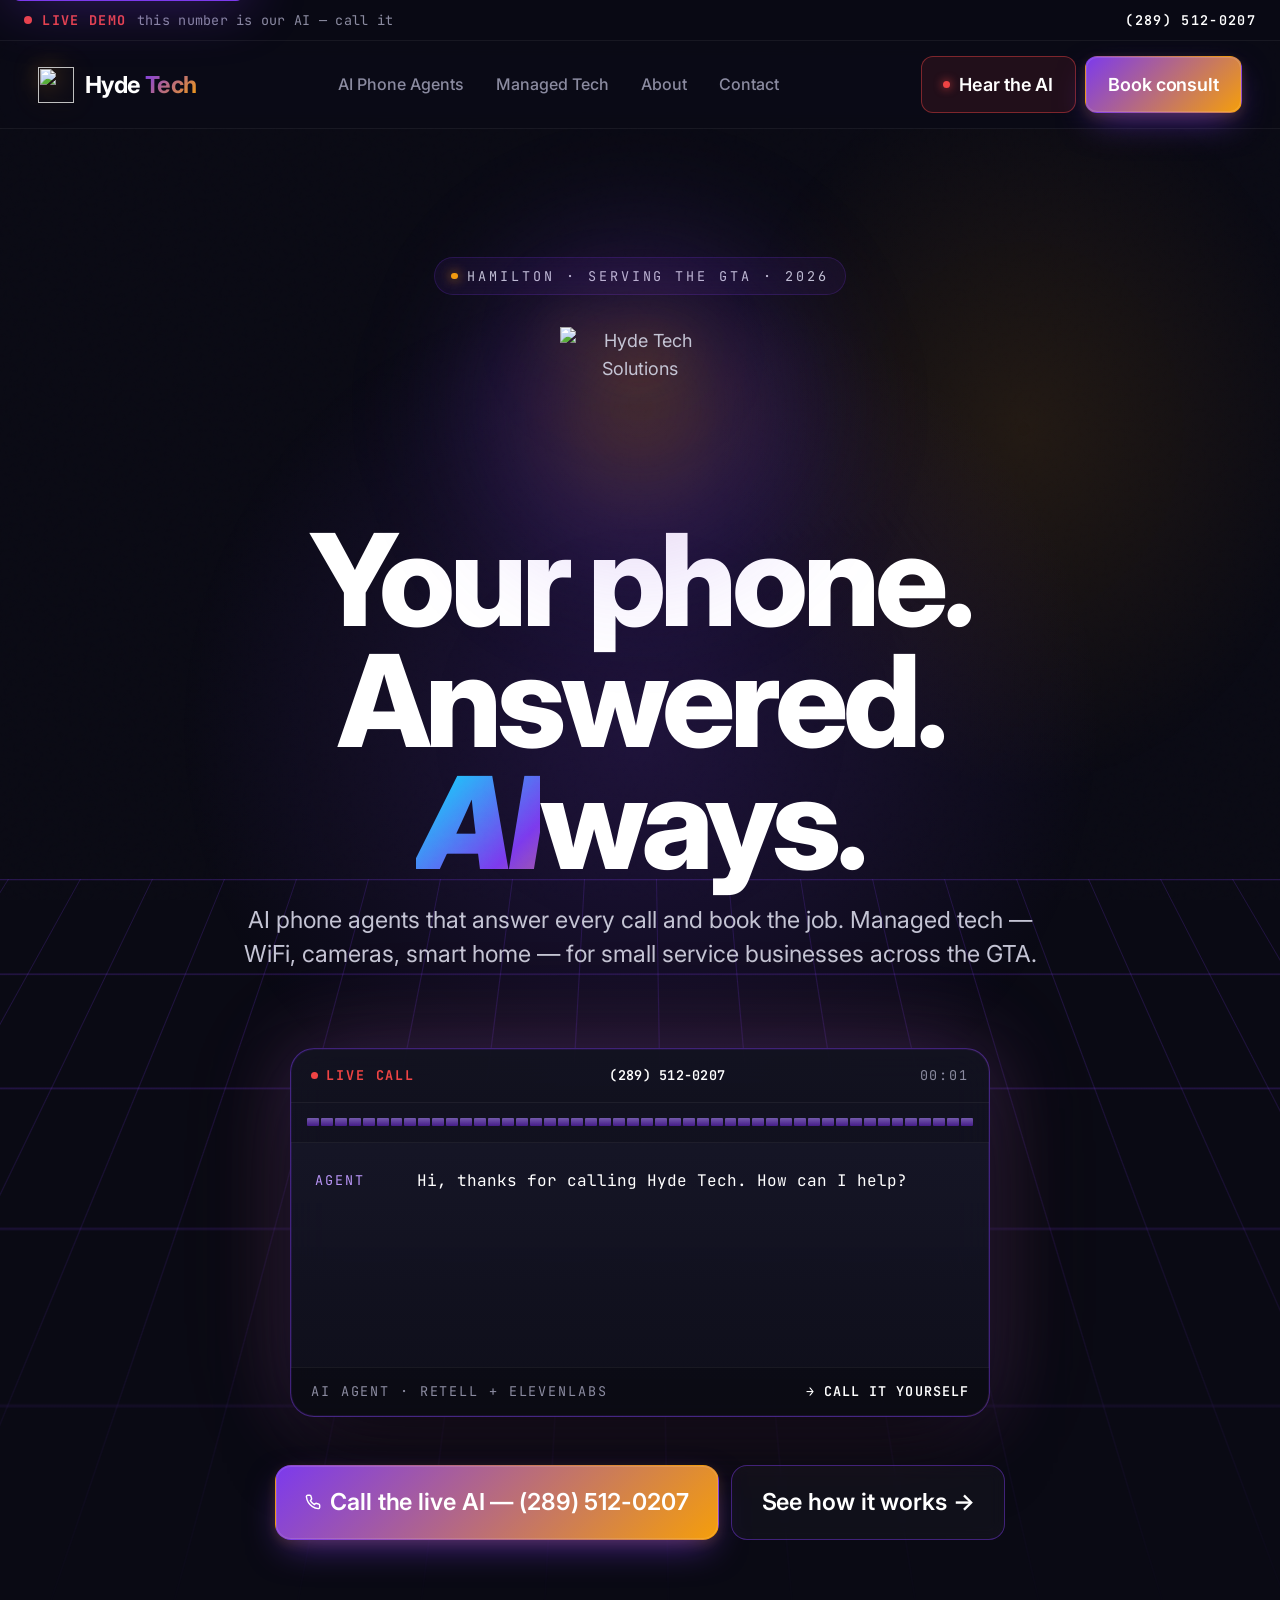
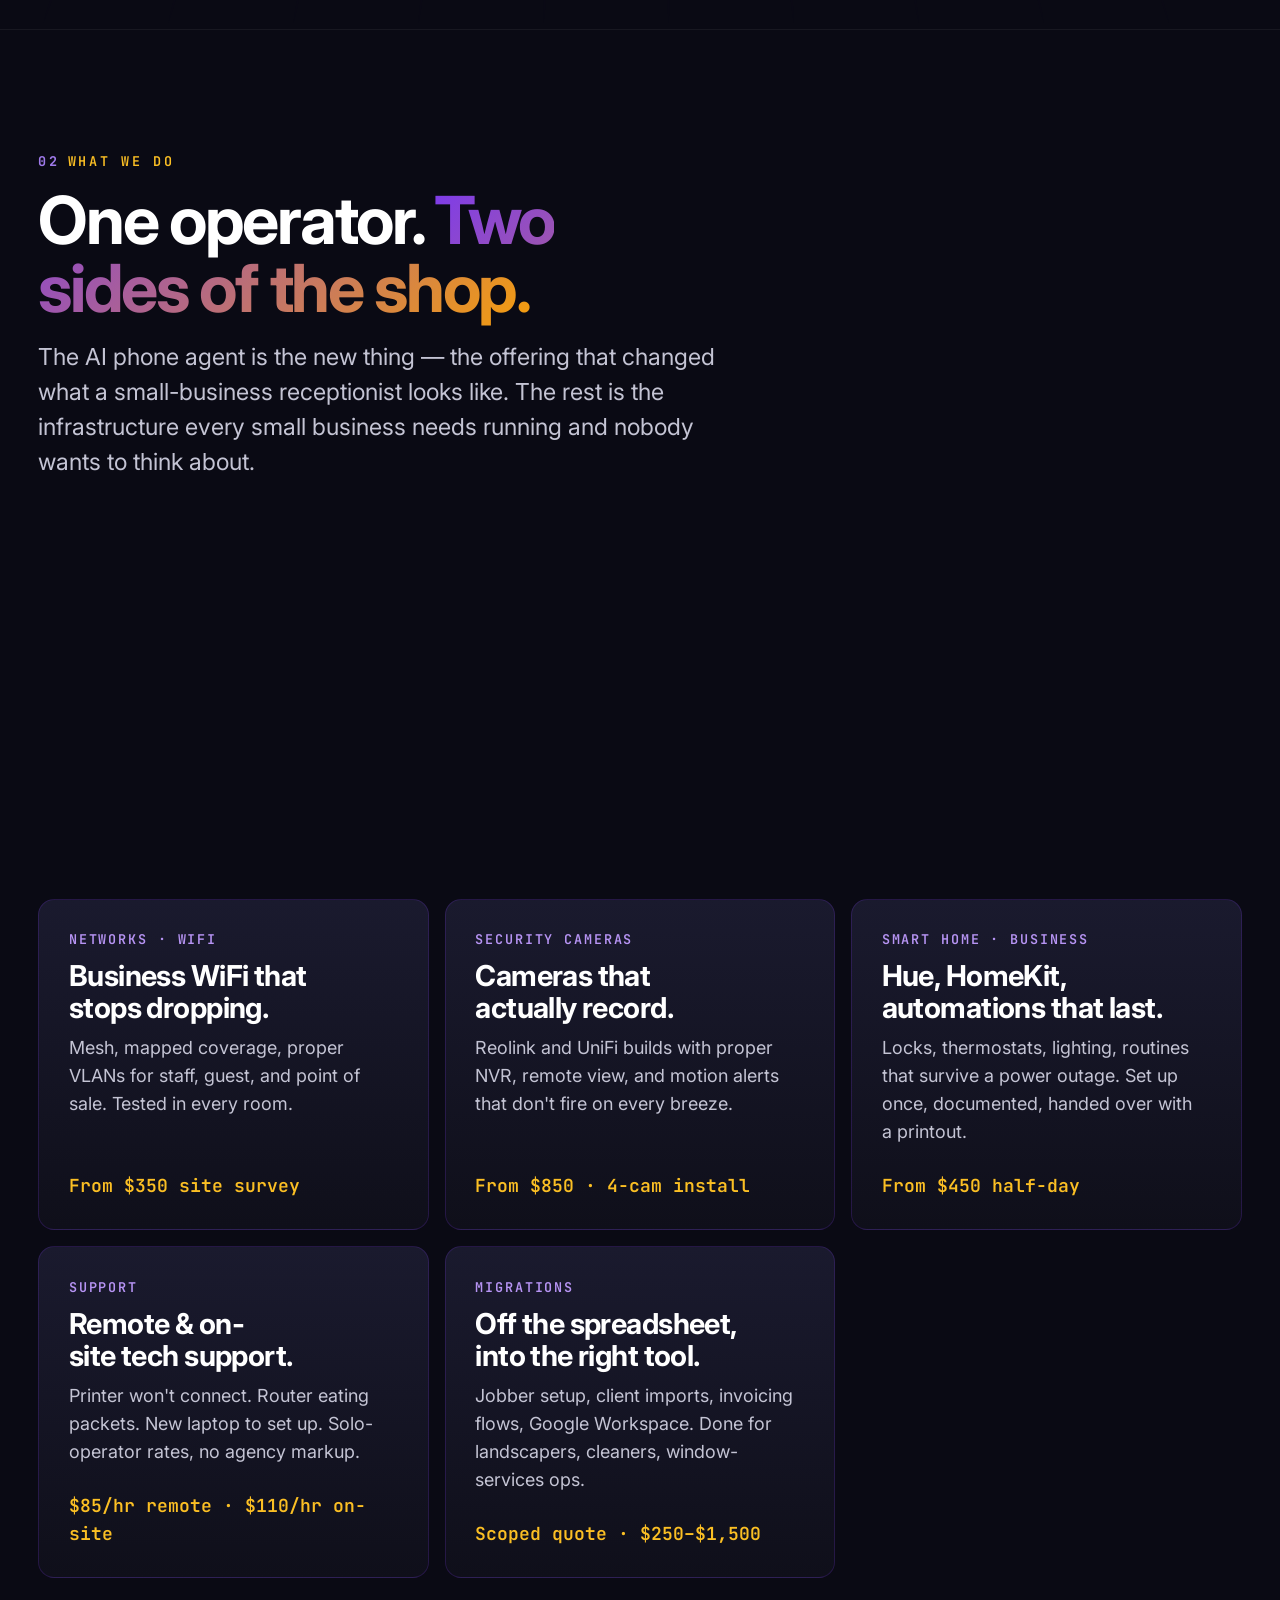
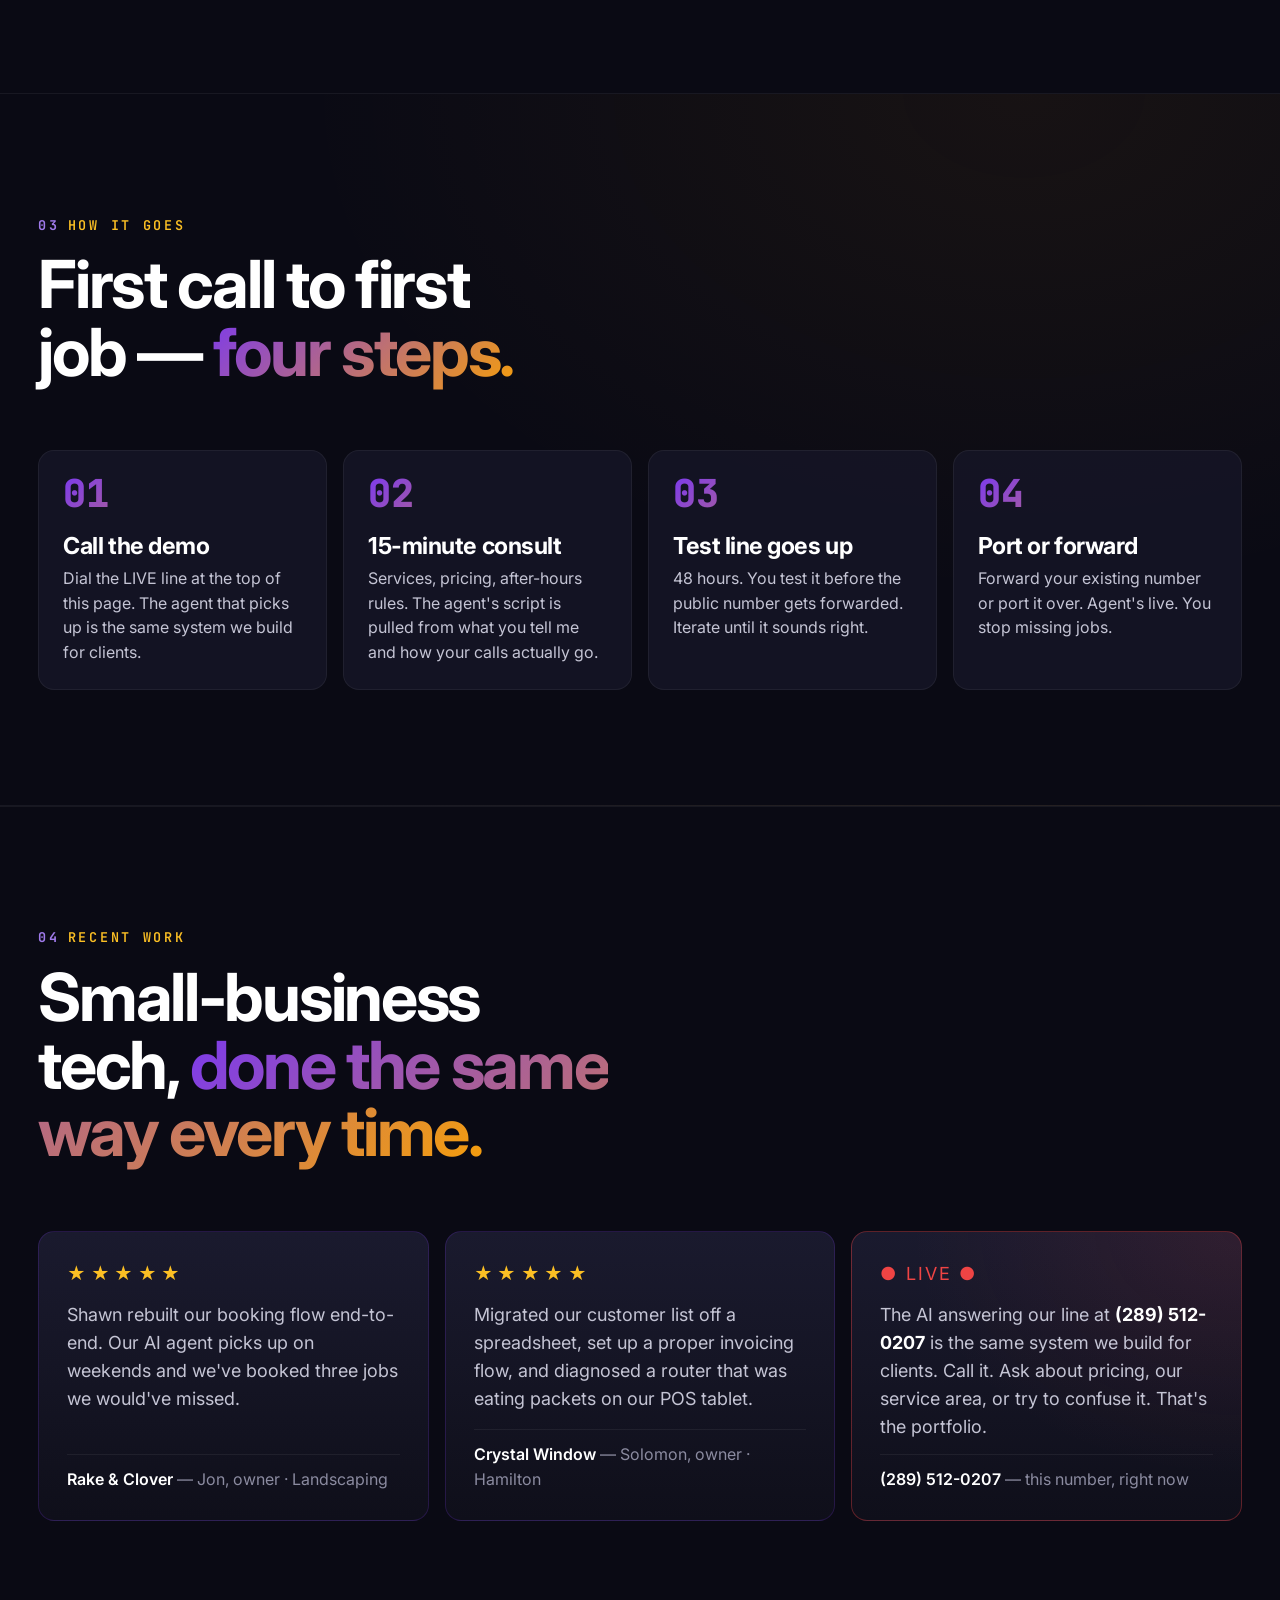
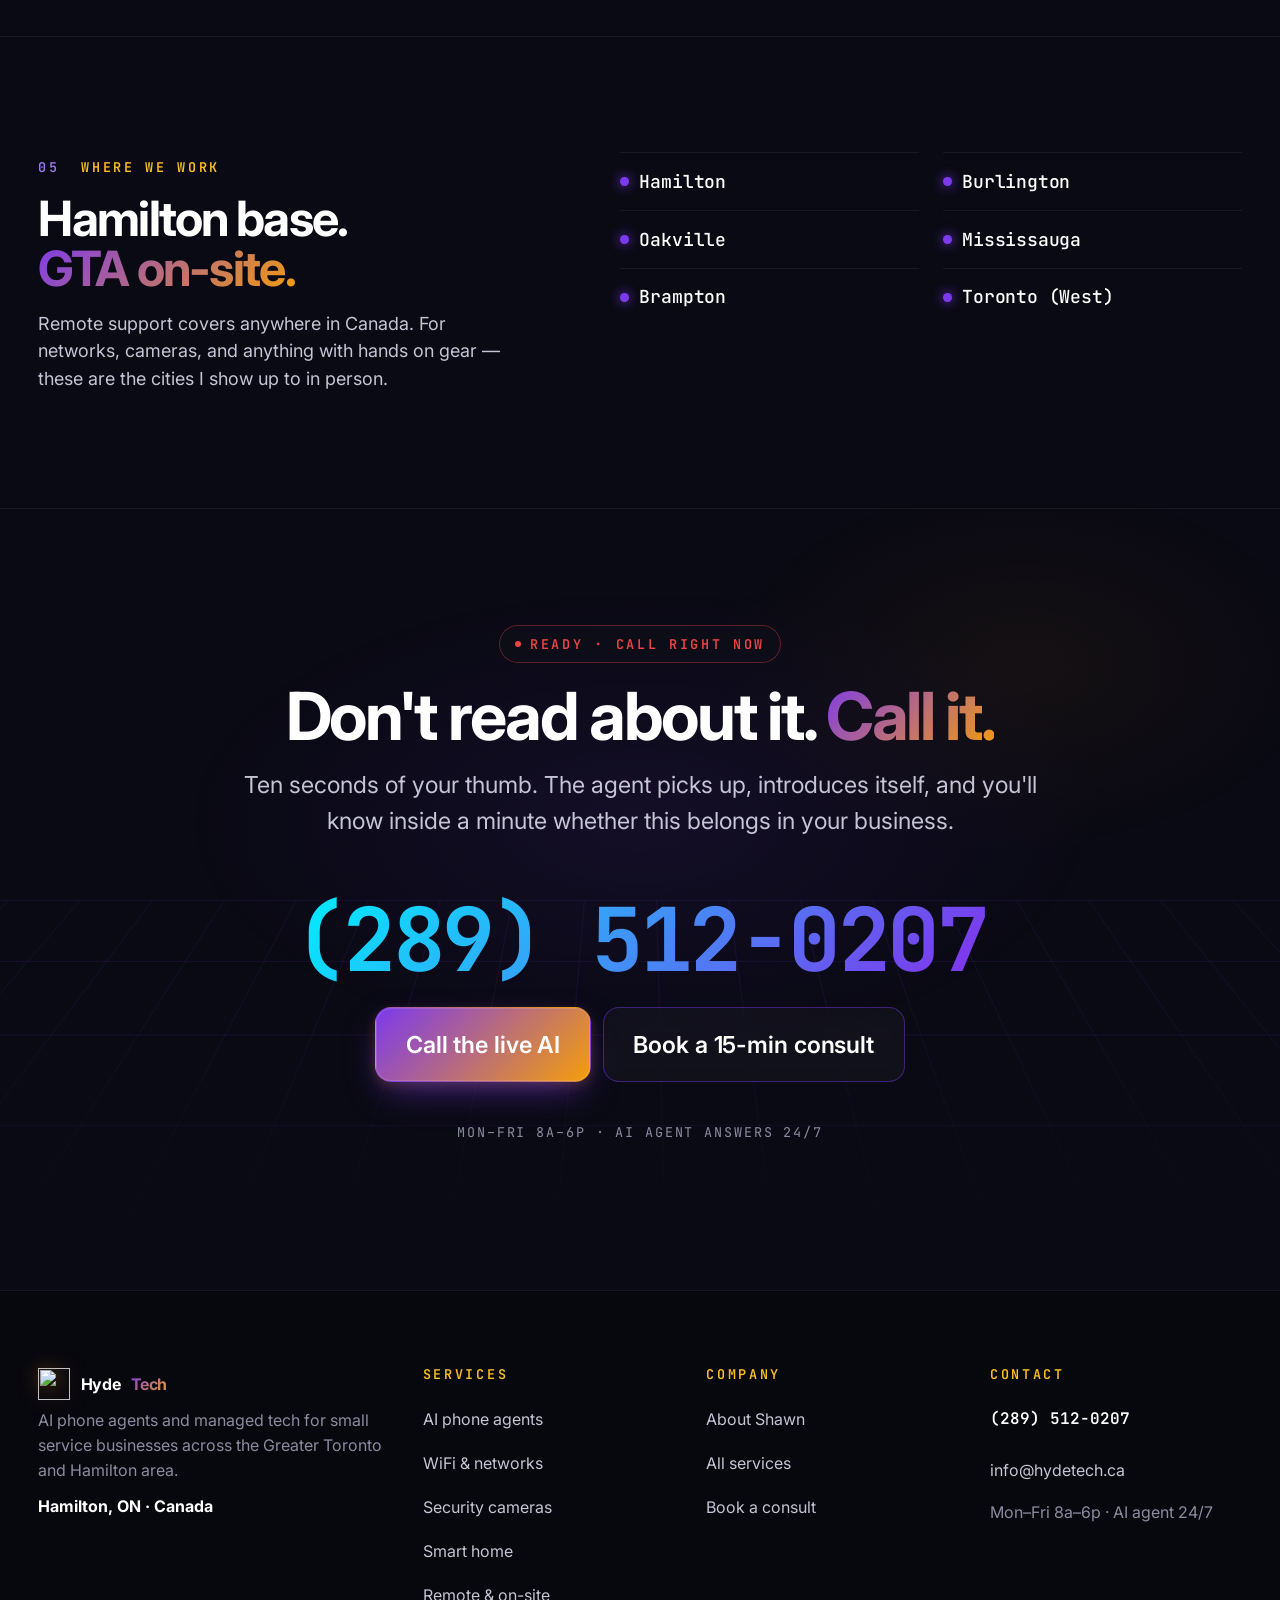
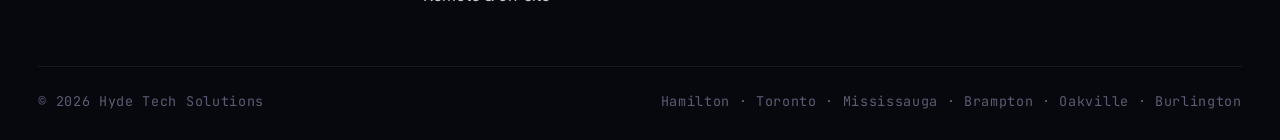
==== commit 456b973a: "v6: logo + 'The Call' streaming transcript hero + perspective grid floor" ====
--- a/index.html
+++ b/index.html
@@ -4,16 +4,16 @@
   <meta charset="utf-8">
   <meta name="viewport" content="width=device-width,initial-scale=1,viewport-fit=cover">
 
-  <title>Hyde Tech Solutions — AI phone agents answering the calls you miss</title>
-  <meta name="description" content="AI phone agents that answer every call, book the job, and text you the summary. Plus managed tech — WiFi, cameras, smart home — for small businesses across the GTA. Hear the AI live at (289) 512-0207.">
+  <title>Hyde Tech Solutions — Your phone. Answered. Always.</title>
+  <meta name="description" content="AI phone agents that answer every call, book the job, and text you the summary. Managed tech — WiFi, cameras, smart home — for small businesses across the GTA. Hear the AI live: (289) 512-0207.">
   <meta name="theme-color" content="#0F0F1A">
 
   <meta name="robots" content="noindex, nofollow">
-  <meta property="og:title" content="Hyde Tech Solutions — AI phone agents & managed tech">
+  <meta property="og:title" content="Hyde Tech Solutions — Your phone, answered, always.">
   <meta property="og:description" content="A 24/7 AI receptionist that answers every call. Call it now: (289) 512-0207.">
   <meta property="og:type" content="website">
   <meta property="og:url" content="https://hydetech.ca/">
-  <meta property="og:image" content="https://hydetech.ca/og.jpg">
+  <meta property="og:image" content="https://raw.githubusercontent.com/shawnhyd3-crypto/hyde-tech-assets/master/hyde-tech-logo.png">
 
   <link rel="preconnect" href="https://fonts.googleapis.com">
   <link rel="preconnect" href="https://fonts.gstatic.com" crossorigin>
@@ -56,22 +56,21 @@
 <body>
 
   <a class="skip-link" href="#main">Skip to main content</a>
-
   <div class="noise" aria-hidden="true"></div>
 
   <!-- LIVE BELT -->
   <div class="live-belt" role="region" aria-label="AI demo line">
     <div class="live-belt__inner">
-      <span class="live-belt__status"><span class="live-belt__dot" aria-hidden="true"></span><strong>LIVE DEMO</strong><span class="muted" style="letter-spacing:0.02em; text-transform:none;">this number is our AI — call it</span></span>
+      <span class="live-belt__status"><span class="live-belt__dot" aria-hidden="true"></span><strong>LIVE DEMO</strong><span class="muted" style="text-transform:none; letter-spacing:0.02em;">this number is our AI — call it</span></span>
       <a href="tel:+12895120207">(289) 512-0207</a>
     </div>
   </div>
 
-  <!-- HEADER -->
+  <!-- HEADER with real logo -->
   <header class="site-header">
     <div class="container header-inner">
       <a class="logo" href="./" aria-label="Hyde Tech Solutions home">
-        <span class="logo-mark" aria-hidden="true">HT</span>
+        <img src="https://raw.githubusercontent.com/shawnhyd3-crypto/hyde-tech-assets/master/hyde-tech-logo.png" alt="" width="36" height="36">
         <span>Hyde <span class="logo-text">Tech</span></span>
       </a>
       <nav class="site-nav" id="site-nav" aria-label="Primary">
@@ -81,7 +80,7 @@
         <a href="contact/">Contact</a>
       </nav>
       <div class="header-cta">
-        <a class="btn btn-live" href="tel:+12895120207" aria-label="Call (289) 512-0207 — live demo"><span class="pulse" aria-hidden="true"></span>Hear the AI</a>
+        <a class="btn btn-live" href="tel:+12895120207" aria-label="Call (289) 512-0207"><span class="pulse" aria-hidden="true"></span>Hear the AI</a>
         <a class="btn btn-primary" href="contact/">Book consult</a>
         <button class="nav-toggle" type="button" aria-expanded="false" aria-controls="site-nav" aria-label="Toggle menu"><span></span><span></span><span></span></button>
       </div>
@@ -90,71 +89,60 @@
 
   <main id="main">
 
-    <!-- HERO -->
+    <!-- HERO — one cinematic moment: the AI call plays live -->
     <section class="hero">
-      <div class="ambient" aria-hidden="true"></div>
-      <div class="grid-veil" aria-hidden="true"></div>
-      <div class="container">
-        <div class="hero-row">
-          <div>
-            <span class="eyebrow">Hamilton · serving the GTA · 2026</span>
-            <h1>
-              Your phone rings.<br>
-              <span class="brand-grad">Every call</span> answered.<br>
-              Every line covered.
-            </h1>
-            <p class="sub">
-              Hyde Tech builds AI phone agents that pick up every call — and runs the managed tech that small service businesses depend on. Trades, wellness, salons, property managers. From Port Credit to Guelph Line.
-            </p>
-            <div class="hero-ctas">
-              <a class="btn btn-primary btn-xl" href="tel:+12895120207">
-                <svg width="16" height="16" viewBox="0 0 24 24" fill="none" stroke="currentColor" stroke-width="2.2" stroke-linecap="round" stroke-linejoin="round" aria-hidden="true"><path d="M22 16.92v3a2 2 0 0 1-2.18 2 19.8 19.8 0 0 1-8.63-3.07 19.5 19.5 0 0 1-6-6A19.8 19.8 0 0 1 2.12 4.18 2 2 0 0 1 4.11 2h3a2 2 0 0 1 2 1.72 12.8 12.8 0 0 0 .7 2.81 2 2 0 0 1-.45 2.11L8.09 9.91a16 16 0 0 0 6 6l1.27-1.27a2 2 0 0 1 2.11-.45 12.8 12.8 0 0 0 2.81.7A2 2 0 0 1 22 16.92z"/></svg>
-                Call the live AI — (289) 512-0207
-              </a>
-              <a class="btn btn-outline btn-xl" href="ai-phone-agents/">See how it works →</a>
-            </div>
-            <ul class="trust-strip" aria-label="Quick facts">
-              <li><strong>01</strong>&nbsp;24/7 AI receptionist <span class="sep">·</span> books into your calendar</li>
-              <li><strong>02</strong>&nbsp;Owner-operated <span class="sep">·</span> flat pricing, no surprise bills</li>
-              <li><strong>03</strong>&nbsp;On-site across <span class="sep">·</span> 6 GTA cities</li>
-            </ul>
-          </div>
-
-          <div class="voice-stage" aria-hidden="true">
-            <div class="voice-waves"><canvas id="voice-canvas"></canvas></div>
-            <div class="voice-blob"></div>
-            <div class="live-tag"><span class="dot"></span><strong>LIVE</strong>&nbsp;· call (289) 512-0207</div>
-          </div>
-        </div>
-      </div>
-    </section>
-
-    <!-- MARQUEE — persona types -->
-    <div class="marquee" aria-hidden="true">
-      <div class="marquee-track">
-        <span>Landscapers</span><span class="dot">●</span>
-        <span class="fill">Cleaners</span><span class="dot">●</span>
-        <span>Plumbers</span><span class="dot">●</span>
-        <span class="fill">Electricians</span><span class="dot">●</span>
-        <span>Salons</span><span class="dot">●</span>
-        <span class="fill">HVAC</span><span class="dot">●</span>
-        <span>Studios</span><span class="dot">●</span>
-        <span class="fill">Property Mgrs</span><span class="dot">●</span>
-        <span>Window Cleaners</span><span class="dot">●</span>
-        <span class="fill">Restoration</span><span class="dot">●</span>
-        <!-- duplicated for seamless loop -->
-        <span>Landscapers</span><span class="dot">●</span>
-        <span class="fill">Cleaners</span><span class="dot">●</span>
-        <span>Plumbers</span><span class="dot">●</span>
-        <span class="fill">Electricians</span><span class="dot">●</span>
-        <span>Salons</span><span class="dot">●</span>
-        <span class="fill">HVAC</span><span class="dot">●</span>
-        <span>Studios</span><span class="dot">●</span>
-        <span class="fill">Property Mgrs</span><span class="dot">●</span>
-        <span>Window Cleaners</span><span class="dot">●</span>
-        <span class="fill">Restoration</span><span class="dot">●</span>
-      </div>
-    </div>
+      <div class="grid-floor" aria-hidden="true"></div>
+      <div class="container">
+
+        <span class="hero-eyebrow">Hamilton · serving the GTA · 2026</span>
+
+        <div class="hero-logo">
+          <img src="https://raw.githubusercontent.com/shawnhyd3-crypto/hyde-tech-assets/master/hyde-tech-logo.png" alt="Hyde Tech Solutions" width="160" height="160" fetchpriority="high">
+        </div>
+
+        <h1>
+          <span class="line">Your phone.</span>
+          <span class="line">Answered.</span>
+          <span class="line"><span class="glitch-ai" data-text="Al">Al</span>ways.</span>
+        </h1>
+
+        <p class="sub">
+          AI phone agents that answer every call and book the job. Managed tech — WiFi, cameras, smart home — for small service businesses across the GTA.
+        </p>
+
+        <!-- The signature: a live AI call plays out right here -->
+        <div class="the-call" role="region" aria-label="Live AI phone agent demo">
+          <div class="the-call__head">
+            <span class="live"><span class="dot" aria-hidden="true"></span>LIVE CALL</span>
+            <span class="num">(289) 512-0207</span>
+            <span class="timer" id="call-timer">00:00</span>
+          </div>
+          <div class="the-call__wave" aria-hidden="true">
+            <!-- 48 bars, populated via CSS -->
+            <span></span><span></span><span></span><span></span><span></span><span></span><span></span><span></span>
+            <span></span><span></span><span></span><span></span><span></span><span></span><span></span><span></span>
+            <span></span><span></span><span></span><span></span><span></span><span></span><span></span><span></span>
+            <span></span><span></span><span></span><span></span><span></span><span></span><span></span><span></span>
+            <span></span><span></span><span></span><span></span><span></span><span></span><span></span><span></span>
+            <span></span><span></span><span></span><span></span><span></span><span></span><span></span><span></span>
+          </div>
+          <div class="the-call__body" id="call-body" aria-live="polite"></div>
+          <div class="the-call__foot">
+            <span>AI agent · Retell + ElevenLabs</span>
+            <a class="call-link" href="tel:+12895120207">→ Call it yourself</a>
+          </div>
+        </div>
+
+        <div class="hero-ctas">
+          <a class="btn btn-primary btn-xl" href="tel:+12895120207">
+            <svg width="16" height="16" viewBox="0 0 24 24" fill="none" stroke="currentColor" stroke-width="2.2" stroke-linecap="round" stroke-linejoin="round" aria-hidden="true"><path d="M22 16.92v3a2 2 0 0 1-2.18 2 19.8 19.8 0 0 1-8.63-3.07 19.5 19.5 0 0 1-6-6A19.8 19.8 0 0 1 2.12 4.18 2 2 0 0 1 4.11 2h3a2 2 0 0 1 2 1.72 12.8 12.8 0 0 0 .7 2.81 2 2 0 0 1-.45 2.11L8.09 9.91a16 16 0 0 0 6 6l1.27-1.27a2 2 0 0 1 2.11-.45 12.8 12.8 0 0 0 2.81.7A2 2 0 0 1 22 16.92z"/></svg>
+            Call the live AI — (289) 512-0207
+          </a>
+          <a class="btn btn-outline btn-xl" href="ai-phone-agents/">See how it works →</a>
+        </div>
+
+      </div>
+    </section>
 
     <!-- SERVICES -->
     <section class="services" id="services">
@@ -185,14 +173,14 @@
           <article class="svc-card reveal">
             <span class="tag">Networks · WiFi</span>
             <h3>Business WiFi that stops dropping.</h3>
-            <p>Mesh, mapped coverage, proper VLANs for staff, guest, and point of sale. Tested in every room — not sold by guess.</p>
+            <p>Mesh, mapped coverage, proper VLANs for staff, guest, and point of sale. Tested in every room.</p>
             <span class="price">From $350 site survey</span>
           </article>
 
           <article class="svc-card reveal">
             <span class="tag">Security cameras</span>
             <h3>Cameras that actually record.</h3>
-            <p>Reolink and UniFi builds with proper NVR, remote view, and motion alerts that don't fire on every breeze in the lot.</p>
+            <p>Reolink and UniFi builds with proper NVR, remote view, and motion alerts that don't fire on every breeze.</p>
             <span class="price">From $850 · 4-cam install</span>
           </article>
 
@@ -276,7 +264,7 @@
       </div>
     </section>
 
-    <!-- SERVICE AREA -->
+    <!-- AREA -->
     <section class="area">
       <div class="container">
         <div class="area-grid">
@@ -297,23 +285,9 @@
       </div>
     </section>
 
-    <!-- CALL LOG — live fake feed -->
-    <section class="call-log">
-      <div class="container">
-        <header>
-          <div>
-            <span class="eyebrow">Live call log · today</span>
-            <h2 style="margin-block-start:0.75rem;">The kinds of calls our AI <span class="grad-text">is already answering.</span></h2>
-          </div>
-          <p style="color:var(--text-muted); font-family:var(--font-mono); font-size:var(--step--2); letter-spacing:0.12em; text-transform:uppercase; max-width:22ch; text-align:right;">Sample of recent<br>demo-line traffic</p>
-        </header>
-        <div class="rows" id="call-log-rows" aria-live="polite"></div>
-      </div>
-    </section>
-
     <!-- FINAL CTA -->
     <section class="cta-final">
-      <div class="ambient" aria-hidden="true"></div>
+      <div class="grid-floor" aria-hidden="true" style="opacity:0.5;"></div>
       <div class="container">
         <div class="cta-wrap">
           <span class="eyebrow">Ready · call right now</span>
@@ -331,12 +305,14 @@
 
   </main>
 
-  <!-- FOOTER -->
   <footer class="site-footer">
     <div class="container">
       <nav class="footer-grid" aria-label="Footer">
         <div>
-          <p class="footer-brand"><span class="logo-mark" aria-hidden="true">HT</span>Hyde <span class="logo-text">Tech</span></p>
+          <p class="footer-brand">
+            <img src="https://raw.githubusercontent.com/shawnhyd3-crypto/hyde-tech-assets/master/hyde-tech-logo.png" alt="" width="32" height="32">
+            Hyde <span class="logo-text">Tech</span>
+          </p>
           <p>AI phone agents and managed tech for small service businesses across the Greater Toronto and Hamilton area.</p>
           <p style="margin-block-start:0.75rem;"><strong style="color:var(--text-primary);">Hamilton, ON · Canada</strong></p>
         </div>
@@ -368,12 +344,11 @@
     </div>
   </footer>
 
-  <!-- MOBILE STICKY CTA -->
   <div class="mobile-cta">
     <a class="btn btn-primary" href="tel:+12895120207">Call the live AI</a>
     <a class="btn btn-outline" href="contact/">Book</a>
   </div>
 
-  <script src="js/interactions.js" defer></script>
+  <script src="js/the-call.js" defer></script>
 </body>
 </html>
--- a/css/site.css
+++ b/css/site.css
@@ -1,82 +1,76 @@
 /* ============================================================
-   Hyde Tech Solutions — v5 site styles
-   Bleeding-edge AI-forward · purple + gold + neon · dark mode
+   Hyde Tech Solutions — v6 site styles
+   Concept: "The Call" — one cinematic hero, then quiet sections.
+   Real logo. Perspective grid floor. Streaming transcript card.
    ============================================================ */
 
 .container    { width: var(--container); margin-inline: auto; position: relative; }
 .container-sm { width: var(--container-sm); margin-inline: auto; }
 
 /* ============================================================
-   AMBIENT LAYER — conic gradient orb behind hero.
-   Pure CSS using @property for smooth hue interpolation.
-   ============================================================ */
-.ambient {
+   PERSPECTIVE GRID FLOOR — the ambient signature.
+   Animated gridlines receding into the distance (Tron vibe).
+   One background motion, everything else still.
+   ============================================================ */
+.grid-floor {
   position: absolute;
   inset: 0;
-  z-index: -1;
   overflow: hidden;
   pointer-events: none;
-}
-.ambient::before {
+  z-index: -1;
+  perspective: 800px;
+  perspective-origin: 50% 0%;
+  mask-image: linear-gradient(180deg, black 10%, black 60%, transparent 100%);
+}
+.grid-floor::before {
   content: "";
   position: absolute;
-  inset-block-start: -30%;
-  inset-inline-start: 50%;
-  transform: translateX(-50%);
-  width: min(1200px, 140vw);
-  aspect-ratio: 1;
-  border-radius: 50%;
-  background: var(--grad-conic);
-  filter: blur(100px);
-  opacity: 0.45;
-  animation: hue-spin 18s linear infinite;
+  top: 50%; left: -50%; right: -50%;
+  height: 200%;
+  background-image:
+    linear-gradient(rgba(124, 58, 237, 0.25) 1px, transparent 1px),
+    linear-gradient(90deg, rgba(124, 58, 237, 0.20) 1px, transparent 1px);
+  background-size: 72px 72px;
+  transform: rotateX(72deg) translateZ(0);
+  transform-origin: 50% 0%;
+  animation: grid-scroll 14s linear infinite;
   will-change: transform;
 }
-.ambient::after {
+.grid-floor::after {
   content: "";
   position: absolute;
   inset: 0;
-  background: radial-gradient(ellipse at 50% 0%, transparent 0%, var(--bg) 75%);
-}
-@keyframes hue-spin {
-  to { --hue: 360deg; }
+  background:
+    radial-gradient(ellipse 60% 50% at 50% 40%, rgba(124, 58, 237, 0.18) 0%, transparent 60%),
+    radial-gradient(ellipse 40% 40% at 80% 20%, rgba(245, 158, 11, 0.10) 0%, transparent 60%);
+}
+@keyframes grid-scroll {
+  from { transform: rotateX(72deg) translateY(0); }
+  to   { transform: rotateX(72deg) translateY(72px); }
 }
 @media (prefers-reduced-motion: reduce) {
-  .ambient::before { animation: none; }
-}
-
-/* Grid veil — technical-precision texture over hero */
-.grid-veil {
-  position: absolute;
-  inset: 0;
-  z-index: -1;
-  background-image:
-    linear-gradient(rgba(124,58,237,0.06) 1px, transparent 1px),
-    linear-gradient(90deg, rgba(124,58,237,0.06) 1px, transparent 1px);
-  background-size: 72px 72px;
-  mask-image: radial-gradient(ellipse at center, black 30%, transparent 80%);
-  pointer-events: none;
-}
-
-/* Noise overlay — adds "film" texture, very subtle */
+  .grid-floor::before { animation: none; }
+}
+
+/* Noise overlay — subtle film grain */
 .noise {
   position: fixed;
   inset: 0;
   z-index: 1;
   pointer-events: none;
-  opacity: 0.04;
+  opacity: 0.035;
   mix-blend-mode: overlay;
   background-image: url("data:image/svg+xml;utf8,<svg viewBox='0 0 200 200' xmlns='http://www.w3.org/2000/svg'><filter id='n'><feTurbulence type='fractalNoise' baseFrequency='0.9' numOctaves='3' stitchTiles='stitch'/></filter><rect width='100%' height='100%' filter='url(%23n)'/></svg>");
 }
 
 /* ============================================================
-   LIVE BELT — top strip, minimal, always visible
+   LIVE BELT — top strip
    ============================================================ */
 .live-belt {
   position: sticky;
   top: 0;
   z-index: 60;
-  background: rgba(10, 10, 20, 0.80);
+  background: rgba(10, 10, 20, 0.85);
   backdrop-filter: saturate(140%) blur(14px);
   border-bottom: 1px solid var(--hairline);
   font-family: var(--font-mono);
@@ -99,7 +93,6 @@
   width: 0.5rem; height: 0.5rem;
   border-radius: 50%;
   background: var(--neon-red);
-  box-shadow: 0 0 0 0 rgba(239, 68, 68, 0.6);
   animation: live-pulse 1.8s var(--ease-out) infinite;
 }
 @keyframes live-pulse {
@@ -123,13 +116,13 @@
 }
 
 /* ============================================================
-   HEADER
+   HEADER — real logo + nav
    ============================================================ */
 .site-header {
   position: sticky;
   top: 2.2rem;
   z-index: 50;
-  background: rgba(10, 10, 20, 0.55);
+  background: rgba(10, 10, 20, 0.60);
   backdrop-filter: saturate(160%) blur(24px);
   border-bottom: 1px solid var(--hairline);
 }
@@ -151,26 +144,16 @@
   font-size: var(--step-1);
   letter-spacing: -0.025em;
 }
-.logo-mark {
-  position: relative;
-  width: 2.15rem; height: 2.15rem;
-  display: grid;
-  place-items: center;
-  border-radius: var(--radius-s);
-  background: var(--grad-brand);
-  font-family: var(--font-mono);
-  font-weight: 800;
-  font-size: 0.82rem;
-  color: #fff;
-  letter-spacing: -0.04em;
-  box-shadow: var(--glow-purple);
+.logo img {
+  width: 2.25rem; height: 2.25rem;
+  filter: drop-shadow(0 0 12px rgba(245, 158, 11, 0.4));
 }
 .logo-text { background: var(--grad-brand); background-clip: text; -webkit-background-clip: text; color: transparent; }
 
 .site-nav {
   display: flex;
   justify-content: center;
-  gap: 0.25rem;
+  gap: 0.2rem;
   font-size: var(--step--1);
   font-weight: 500;
 }
@@ -181,14 +164,10 @@
   display: inline-flex;
   align-items: center;
   border-radius: var(--radius-s);
-  transition: color var(--dur-fast) var(--ease-out),
-              background var(--dur-fast) var(--ease-out);
+  transition: color var(--dur-fast) var(--ease-out), background var(--dur-fast) var(--ease-out);
 }
 .site-nav a:hover { color: var(--text-primary); background: rgba(124, 58, 237, 0.10); }
-.site-nav a[aria-current="page"] {
-  color: var(--text-primary);
-  background: rgba(124, 58, 237, 0.15);
-}
+.site-nav a[aria-current="page"] { color: var(--text-primary); background: rgba(124, 58, 237, 0.15); }
 
 .header-cta { display: flex; align-items: center; gap: 0.6rem; }
 .nav-toggle {
@@ -217,7 +196,7 @@
 }
 
 /* ============================================================
-   BUTTONS — magnetic, glow, gradient
+   BUTTONS — brand gradient primary, glass outline, LIVE pill
    ============================================================ */
 .btn {
   position: relative;
@@ -239,20 +218,19 @@
               background var(--dur-fast) var(--ease-out),
               border-color var(--dur-fast) var(--ease-out),
               box-shadow var(--dur-fast) var(--ease-out);
-  will-change: transform;
-}
+}
+.btn:hover { transform: translateY(-1px); }
 .btn-primary {
   background: var(--grad-brand);
   color: #fff;
   box-shadow: 0 0 0 1px rgba(255,255,255,0.12) inset,
-              0 18px 40px -10px rgba(124, 58, 237, 0.7),
+              0 14px 36px -10px rgba(124, 58, 237, 0.6),
               0 4px 12px rgba(245, 158, 11, 0.18);
 }
 .btn-primary:hover {
-  transform: translateY(-2px);
   box-shadow: 0 0 0 1px rgba(255,255,255,0.20) inset,
-              0 24px 50px -10px rgba(124, 58, 237, 0.8),
-              0 8px 20px rgba(245, 158, 11, 0.3);
+              0 20px 48px -10px rgba(124, 58, 237, 0.75),
+              0 8px 20px rgba(245, 158, 11, 0.28);
 }
 .btn-outline {
   background: rgba(255, 255, 255, 0.03);
@@ -265,18 +243,12 @@
   background: rgba(245, 158, 11, 0.08);
   color: var(--gold-300);
 }
-.btn-ghost {
-  background: transparent;
-  color: var(--text-secondary);
-  border-color: var(--hairline);
-}
-.btn-ghost:hover { color: var(--text-primary); border-color: var(--border-hi); }
 .btn-live {
   background: rgba(239, 68, 68, 0.10);
   border-color: rgba(239, 68, 68, 0.45);
   color: var(--text-primary);
 }
-.btn-live:hover { background: rgba(239, 68, 68, 0.18); box-shadow: var(--glow-red); }
+.btn-live:hover { background: rgba(239, 68, 68, 0.18); }
 .btn-live .pulse {
   display: inline-block;
   width: 0.45rem; height: 0.45rem;
@@ -289,70 +261,33 @@
 .btn-xl  { padding: 1.15rem 1.85rem; font-size: var(--step-1); border-radius: var(--radius-l); }
 
 /* ============================================================
-   CURSOR FOLLOWER — gold orb on desktop
-   ============================================================ */
-.cursor-orb {
-  position: fixed;
-  top: 0; left: 0;
-  z-index: 1000;
-  width: 32px; height: 32px;
-  border-radius: 50%;
-  border: 1.5px solid var(--gold-500);
-  background: radial-gradient(circle, rgba(245,158,11,0.18) 0%, transparent 70%);
-  pointer-events: none;
-  transform: translate(-50%, -50%) translate(var(--cx, -100px), var(--cy, -100px));
-  transition: width var(--dur-fast) var(--ease-out),
-              height var(--dur-fast) var(--ease-out),
-              border-color var(--dur-fast) var(--ease-out),
-              background var(--dur-fast) var(--ease-out);
-  mix-blend-mode: screen;
-  display: none;
-}
-@media (hover: hover) and (pointer: fine) and (prefers-reduced-motion: no-preference) {
-  .cursor-orb { display: block; }
-}
-.cursor-orb.is-hover {
-  width: 54px; height: 54px;
-  border-color: var(--purple-400);
-  background: radial-gradient(circle, rgba(124,58,237,0.28) 0%, transparent 70%);
-}
-
-/* ============================================================
-   HERO — giant typographic statement + voice signature
+   HERO — centered, the call plays out live
    ============================================================ */
 .hero {
   position: relative;
-  padding-block: clamp(5rem, 12vw, 10rem) clamp(3rem, 8vw, 7rem);
+  padding-block: clamp(4rem, 10vw, 8rem) clamp(3rem, 7vw, 6rem);
   overflow: clip;
   isolation: isolate;
-}
-.hero .hero-row {
-  display: grid;
-  grid-template-columns: 1.4fr 1fr;
-  gap: clamp(2rem, 5vw, 4rem);
-  align-items: center;
-}
-@media (max-width: 960px) {
-  .hero .hero-row { grid-template-columns: 1fr; }
-}
-
-.hero .eyebrow {
+  text-align: center;
+}
+
+.hero-eyebrow {
   display: inline-flex;
   align-items: center;
   gap: 0.6rem;
   font-family: var(--font-mono);
   font-size: var(--step--2);
   text-transform: uppercase;
-  letter-spacing: 0.2em;
+  letter-spacing: 0.22em;
   color: var(--text-secondary);
-  margin-block-end: 1.5rem;
-  padding: 0.45rem 0.9rem;
+  margin-block-end: 2rem;
+  padding: 0.45rem 1rem;
   border: 1px solid var(--border);
   border-radius: var(--radius-full);
   background: rgba(124, 58, 237, 0.08);
   backdrop-filter: blur(10px);
 }
-.hero .eyebrow::before {
+.hero-eyebrow::before {
   content: "";
   width: 0.4rem; height: 0.4rem;
   border-radius: 50%;
@@ -360,160 +295,312 @@
   box-shadow: 0 0 12px var(--gold-500);
 }
 
+/* Giant logo moment — the central image that grounds the page */
+.hero-logo {
+  display: grid;
+  place-items: center;
+  margin-block-end: 2rem;
+  position: relative;
+  isolation: isolate;
+}
+.hero-logo::before {
+  content: "";
+  position: absolute;
+  inset: 50%;
+  width: clamp(250px, 35vw, 440px);
+  height: clamp(250px, 35vw, 440px);
+  transform: translate(-50%, -50%);
+  border-radius: 50%;
+  background: radial-gradient(circle, rgba(245, 158, 11, 0.35) 0%, rgba(124, 58, 237, 0.20) 35%, transparent 70%);
+  filter: blur(50px);
+  animation: logo-halo 6s ease-in-out infinite;
+  z-index: -1;
+}
+@keyframes logo-halo {
+  0%, 100% { transform: translate(-50%, -50%) scale(1); opacity: 0.85; }
+  50%      { transform: translate(-50%, -50%) scale(1.12); opacity: 1; }
+}
+.hero-logo img {
+  width: clamp(96px, 14vw, 160px);
+  height: auto;
+  animation: logo-float 8s ease-in-out infinite;
+  filter: drop-shadow(0 0 24px rgba(245, 158, 11, 0.45)) drop-shadow(0 0 60px rgba(124, 58, 237, 0.35));
+}
+@keyframes logo-float {
+  0%, 100% { transform: translateY(0); }
+  50%      { transform: translateY(-8px); }
+}
+@media (prefers-reduced-motion: reduce) {
+  .hero-logo::before, .hero-logo img { animation: none; }
+}
+
 .hero h1 {
-  max-width: 18ch;
-  margin-block-end: 1.5rem;
-  font-variation-settings: "wght" var(--wght);
-  animation: wght-in 1.2s var(--ease-out) both;
-}
-@keyframes wght-in {
-  0%   { --wght: 300; opacity: 0; transform: translateY(20px); }
-  100% { --wght: 800; opacity: 1; transform: none; }
-}
-.hero h1 .brand-grad {
-  background: var(--grad-brand);
-  background-size: 200% 100%;
-  -webkit-background-clip: text;
-  background-clip: text;
-  color: transparent;
-  font-style: italic;
-  font-weight: 600;
-  letter-spacing: -0.045em;
-  animation: shine 6s ease-in-out infinite;
-}
-@keyframes shine {
-  0%, 100% { background-position: 0% 50%; }
-  50%      { background-position: 100% 50%; }
-}
-.hero h1 .neon-grad {
+  max-width: 14ch;
+  margin-inline: auto;
+  margin-block-end: 1.25rem;
+  font-size: var(--step-hero);
+  line-height: 0.95;
+  letter-spacing: -0.04em;
+  font-weight: 800;
+  color: var(--text-primary);
+}
+.hero h1 .line { display: block; }
+.hero h1 .gold { color: var(--gold-400); }
+
+/* The signature "Al"-in-"Always" glitch treatment — preserved from v1 brand */
+.glitch-ai {
+  position: relative;
+  display: inline-block;
   background: var(--grad-neon);
   background-size: 200% 100%;
   -webkit-background-clip: text;
   background-clip: text;
   color: transparent;
+  animation: shine-ai 4s ease-in-out infinite;
   font-style: italic;
-  font-weight: 600;
-  animation: shine 8s ease-in-out infinite;
-}
+  font-weight: 900;
+}
+@keyframes shine-ai {
+  0%, 100% { background-position: 0% 50%; }
+  50%      { background-position: 100% 50%; }
+}
+.glitch-ai::before,
+.glitch-ai::after {
+  content: attr(data-text);
+  position: absolute;
+  inset: 0;
+  background: inherit;
+  -webkit-background-clip: text;
+  background-clip: text;
+  color: transparent;
+  opacity: 0;
+  pointer-events: none;
+}
+.glitch-ai::before { animation: glitch-a 5s infinite; }
+.glitch-ai::after  { animation: glitch-b 5s infinite 0.4s; }
+@keyframes glitch-a {
+  0%, 92%, 100% { opacity: 0; transform: translate(0); }
+  93% { opacity: 0.9; transform: translate(-2px, 1px); filter: hue-rotate(20deg); }
+  95% { opacity: 0.9; transform: translate(2px, -1px); filter: hue-rotate(-20deg); }
+  97% { opacity: 0; transform: translate(0); }
+}
+@keyframes glitch-b {
+  0%, 92%, 100% { opacity: 0; transform: translate(0); }
+  94% { opacity: 0.7; transform: translate(2px, 1px); }
+  96% { opacity: 0.7; transform: translate(-2px, -1px); }
+  98% { opacity: 0; transform: translate(0); }
+}
+@media (prefers-reduced-motion: reduce) {
+  .glitch-ai, .glitch-ai::before, .glitch-ai::after { animation: none; }
+}
+
 .hero .sub {
-  max-width: 54ch;
+  max-width: 56ch;
+  margin-inline: auto;
   font-size: var(--step-1);
   color: var(--text-secondary);
   line-height: 1.45;
-  margin-block-end: clamp(2rem, 4vw, 2.5rem);
-}
-
-.hero-ctas { display: flex; flex-wrap: wrap; gap: 0.75rem; margin-block-end: clamp(2.5rem, 5vw, 3.5rem); }
-
-.trust-strip {
-  list-style: none;
-  padding: 0;
-  padding-block-start: 1.75rem;
-  border-top: 1px solid var(--hairline);
-  display: flex;
+  margin-block-end: clamp(2rem, 4vw, 2.75rem);
+}
+
+.hero-ctas {
+  display: flex;
+  justify-content: center;
   flex-wrap: wrap;
-  gap: 1rem 2.5rem;
-  font-size: var(--step--1);
-  color: var(--text-muted);
-  font-family: var(--font-mono);
-}
-.trust-strip li { max-width: none; display: inline-flex; align-items: center; gap: 0.5rem; }
-.trust-strip strong { color: var(--gold-400); font-weight: 700; font-variant-numeric: tabular-nums; }
-.trust-strip .sep { color: var(--text-faint); }
-
-/* ============================================================
-   HERO VOICE ORB — SVG blob with wobble morph + waveform halo
-   ============================================================ */
-.voice-stage {
+  gap: 0.75rem;
+}
+
+/* ============================================================
+   "THE CALL" — transcript card. This is the signature.
+   A realistic phone-call UI that streams text like the AI speaking.
+   ============================================================ */
+.the-call {
   position: relative;
-  aspect-ratio: 1;
-  max-width: 520px;
-  margin-inline: auto;
-  display: grid;
-  place-items: center;
+  max-width: 700px;
+  margin: clamp(3rem, 6vw, 5rem) auto clamp(2rem, 4vw, 3rem);
+  background: linear-gradient(180deg, rgba(26, 26, 46, 0.85) 0%, rgba(15, 15, 26, 0.95) 100%);
+  border: 1px solid var(--border-hi);
+  border-radius: var(--radius-xl);
+  box-shadow:
+    0 0 0 1px rgba(124, 58, 237, 0.15) inset,
+    0 40px 80px -20px rgba(0, 0, 0, 0.7),
+    0 0 80px rgba(124, 58, 237, 0.25),
+    0 0 120px rgba(245, 158, 11, 0.12);
+  overflow: hidden;
+  text-align: left;
   isolation: isolate;
-}
-.voice-stage::before {
+  backdrop-filter: blur(20px);
+}
+.the-call::before {
   content: "";
   position: absolute;
-  inset: -5%;
+  inset: -1px;
+  padding: 1px;
+  border-radius: inherit;
+  background: var(--grad-brand);
+  -webkit-mask: linear-gradient(#000 0 0) content-box, linear-gradient(#000 0 0);
+  -webkit-mask-composite: xor; mask-composite: exclude;
+  opacity: 0.4;
+  pointer-events: none;
+  z-index: 1;
+}
+.the-call__head {
+  display: flex;
+  align-items: center;
+  justify-content: space-between;
+  gap: var(--space-m);
+  padding: 1rem 1.25rem;
+  border-bottom: 1px solid var(--hairline);
+  font-family: var(--font-mono);
+  font-size: var(--step--2);
+  letter-spacing: 0.14em;
+  text-transform: uppercase;
+  background: rgba(0, 0, 0, 0.25);
+}
+.the-call__head .live {
+  display: inline-flex; align-items: center; gap: 0.5rem;
+  color: var(--neon-red);
+  font-weight: 700;
+}
+.the-call__head .live .dot {
+  width: 0.45rem; height: 0.45rem;
   border-radius: 50%;
-  background: var(--grad-conic);
-  filter: blur(60px);
-  opacity: 0.5;
-  animation: hue-spin 14s linear infinite;
-  z-index: -1;
-}
-.voice-blob {
-  width: 70%;
-  height: 70%;
-  border-radius: 50%;
-  background: radial-gradient(circle at 30% 30%, var(--gold-400) 0%, var(--purple-500) 40%, var(--purple-700) 100%);
-  box-shadow:
-    inset 0 0 60px rgba(0,0,0,0.3),
-    0 0 80px rgba(124, 58, 237, 0.5),
-    0 0 120px rgba(245, 158, 11, 0.3);
-  animation: blob-morph 8s ease-in-out infinite;
-  position: relative;
-}
-@keyframes blob-morph {
-  0%, 100% { border-radius: 58% 42% 55% 45% / 48% 50% 50% 52%; transform: rotate(0deg) scale(1); }
-  33%      { border-radius: 48% 52% 38% 62% / 52% 42% 58% 48%; transform: rotate(4deg) scale(1.03); }
-  66%      { border-radius: 52% 48% 60% 40% / 42% 58% 42% 58%; transform: rotate(-3deg) scale(0.98); }
-}
-.voice-blob::before {
-  content: "";
-  position: absolute;
-  inset: 12%;
-  border-radius: 50%;
-  background: radial-gradient(circle at 40% 35%, rgba(255,255,255,0.55) 0%, transparent 40%);
-  filter: blur(8px);
-  animation: blob-morph 8s ease-in-out infinite reverse;
-}
-
-/* Waveform ring — canvas-free, pure CSS bars arranged in circle */
-.voice-waves {
-  position: absolute;
-  inset: 0;
+  background: var(--neon-red);
+  animation: live-pulse 1.8s var(--ease-out) infinite;
+}
+.the-call__head .num {
+  color: var(--text-primary);
+  font-variant-numeric: tabular-nums;
+  font-weight: 600;
+  text-transform: none;
+  letter-spacing: 0.02em;
+}
+.the-call__head .timer {
+  color: var(--text-muted);
+  font-variant-numeric: tabular-nums;
+}
+
+/* Waveform strip — 48 procedurally-animated bars */
+.the-call__wave {
   display: grid;
-  place-items: center;
-  pointer-events: none;
-}
-.voice-waves canvas {
-  width: 100%;
-  height: 100%;
+  grid-template-columns: repeat(48, 1fr);
+  gap: 2px;
+  align-items: center;
+  height: 40px;
+  padding-inline: 1rem;
+  border-bottom: 1px solid var(--hairline);
+  background: rgba(0, 0, 0, 0.20);
+}
+.the-call__wave span {
   display: block;
-}
-
-/* LIVE badge over the orb */
-.voice-stage .live-tag {
-  position: absolute;
-  inset-block-end: 3%;
-  inset-inline-start: 50%;
-  transform: translateX(-50%);
-  display: inline-flex;
-  align-items: center;
-  gap: 0.5rem;
-  padding: 0.5rem 0.95rem;
-  border-radius: var(--radius-full);
-  background: rgba(15, 15, 26, 0.85);
-  backdrop-filter: blur(12px);
-  border: 1px solid rgba(239, 68, 68, 0.45);
-  font-family: var(--font-mono);
+  background: linear-gradient(180deg, var(--gold-400) 0%, var(--purple-500) 100%);
+  border-radius: 1px;
+  height: 20%;
+  animation: wav 1.4s var(--ease-out) infinite alternate;
+  transform-origin: center;
+  opacity: 0.7;
+}
+@keyframes wav {
+  0%   { height: 10%; opacity: 0.5; }
+  100% { height: 90%; opacity: 1; }
+}
+.the-call.is-caller .the-call__wave span { background: linear-gradient(180deg, var(--gold-400) 0%, var(--gold-600) 100%); }
+.the-call.is-agent  .the-call__wave span { background: linear-gradient(180deg, var(--purple-400) 0%, var(--purple-700) 100%); }
+
+/* Randomize the 48 bar animations — stagger + speed */
+.the-call__wave span:nth-child(3n)    { animation-duration: 1.1s; animation-delay: 0.0s; }
+.the-call__wave span:nth-child(3n+1)  { animation-duration: 1.5s; animation-delay: 0.15s; }
+.the-call__wave span:nth-child(3n+2)  { animation-duration: 1.3s; animation-delay: 0.3s; }
+.the-call__wave span:nth-child(5n)    { animation-delay: 0.4s; }
+.the-call__wave span:nth-child(7n)    { animation-duration: 1.0s; animation-delay: 0.2s; }
+@media (prefers-reduced-motion: reduce) {
+  .the-call__wave span { animation: none; height: 45%; opacity: 0.7; }
+}
+
+/* Transcript body */
+.the-call__body {
+  padding: 1.5rem 1.5rem 1.75rem;
+  font-family: var(--font-mono);
+  font-size: var(--step--1);
+  line-height: 1.7;
+  color: var(--text-secondary);
+  min-height: 14rem;
+  display: grid;
+  gap: 0.65rem;
+  align-content: start;
+}
+.the-call__line {
+  display: grid;
+  grid-template-columns: 5.5rem 1fr;
+  gap: 0.85rem;
+  opacity: 0;
+  animation: line-in 280ms var(--ease-out) forwards;
+}
+.the-call__line.show { opacity: 1; }
+.the-call__line .who {
   font-size: var(--step--2);
   text-transform: uppercase;
   letter-spacing: 0.14em;
+  color: var(--text-muted);
+  padding-block-start: 0.2em;
+}
+.the-call__line.caller .who { color: var(--gold-400); }
+.the-call__line.agent  .who { color: var(--purple-300); }
+.the-call__line.system .who { color: var(--neon-green); }
+.the-call__line .msg   { color: var(--text-secondary); }
+.the-call__line.caller .msg { color: var(--text-primary); }
+.the-call__line.agent  .msg { color: var(--text-primary); }
+.the-call__line.system {
+  padding-block-start: 0.5rem;
+  margin-block-start: 0.3rem;
+  border-top: 1px dashed var(--border);
+  font-weight: 600;
+}
+.the-call__line.system .msg { color: var(--neon-green); }
+/* Blinking cursor while streaming */
+.caret {
+  display: inline-block;
+  width: 0.5em;
+  height: 1em;
+  margin-inline-start: 2px;
+  vertical-align: middle;
+  background: currentColor;
+  animation: caret-blink 1s steps(2) infinite;
+}
+@keyframes caret-blink {
+  50% { opacity: 0; }
+}
+@keyframes line-in {
+  from { opacity: 0; transform: translateY(4px); }
+  to   { opacity: 1; transform: none; }
+}
+
+.the-call__foot {
+  display: flex;
+  justify-content: space-between;
+  align-items: center;
+  gap: var(--space-m);
+  padding: 0.85rem 1.25rem;
+  border-top: 1px solid var(--hairline);
+  background: rgba(0, 0, 0, 0.25);
+  font-family: var(--font-mono);
+  font-size: var(--step--2);
+  text-transform: uppercase;
+  letter-spacing: 0.14em;
+  color: var(--text-muted);
+}
+.the-call__foot .call-link {
   color: var(--text-primary);
-  box-shadow: var(--glow-red);
-}
-.voice-stage .live-tag .dot {
-  width: 0.45rem; height: 0.45rem;
-  border-radius: 50%;
-  background: var(--neon-red);
-  box-shadow: 0 0 10px var(--neon-red);
-  animation: live-pulse 1.8s var(--ease-out) infinite;
-}
-.voice-stage .live-tag strong { color: var(--neon-red); font-weight: 700; }
+  font-weight: 600;
+  letter-spacing: 0.08em;
+  transition: color var(--dur-fast) var(--ease-out);
+}
+.the-call__foot .call-link:hover { color: var(--gold-400); }
+
+@media (max-width: 560px) {
+  .the-call__line { grid-template-columns: 4.5rem 1fr; gap: 0.5rem; }
+  .the-call__body { padding: 1.25rem 1rem 1.5rem; }
+}
 
 /* ============================================================
    SECTION SCAFFOLDING
@@ -524,7 +611,7 @@
   display: inline-flex; align-items: center; gap: 0.5rem;
   font-size: var(--step--2);
   text-transform: uppercase;
-  letter-spacing: 0.18em;
+  letter-spacing: 0.2em;
   color: var(--gold-400);
   font-weight: 600;
   font-family: var(--font-mono);
@@ -541,55 +628,7 @@
 }
 
 /* ============================================================
-   MARQUEE — scrolling persona types
-   ============================================================ */
-.marquee {
-  overflow: hidden;
-  padding-block: clamp(2rem, 4vw, 3rem);
-  border-block: 1px solid var(--hairline);
-  background: linear-gradient(180deg, rgba(124,58,237,0.04), transparent);
-  position: relative;
-}
-.marquee::before,
-.marquee::after {
-  content: "";
-  position: absolute;
-  top: 0; bottom: 0; width: 14vw;
-  z-index: 2;
-  pointer-events: none;
-}
-.marquee::before { left: 0;  background: linear-gradient(to right, var(--bg), transparent); }
-.marquee::after  { right: 0; background: linear-gradient(to left,  var(--bg), transparent); }
-
-.marquee-track {
-  display: flex;
-  gap: 3rem;
-  width: max-content;
-  animation: marquee 40s linear infinite;
-  font-family: var(--font-display);
-  font-weight: 800;
-  font-size: clamp(1.75rem, 3vw, 3rem);
-  color: transparent;
-  -webkit-text-stroke: 1px var(--purple-400);
-  letter-spacing: -0.02em;
-  text-transform: uppercase;
-}
-.marquee-track span { flex-shrink: 0; }
-.marquee-track span.fill {
-  color: var(--gold-400);
-  -webkit-text-stroke: 0;
-}
-.marquee-track .dot {
-  color: var(--purple-500);
-  -webkit-text-stroke: 0;
-}
-@keyframes marquee {
-  to { transform: translateX(-50%); }
-}
-@media (prefers-reduced-motion: reduce) { .marquee-track { animation: none; } }
-
-/* ============================================================
-   SERVICES — bento with hover-lift, gradient borders
+   SERVICES — bento grid (no hover spotlight, just border shift)
    ============================================================ */
 .services { border-top: 1px solid var(--hairline); }
 .svc-grid {
@@ -607,28 +646,13 @@
   flex-direction: column;
   gap: 0.65rem;
   grid-column: span 2;
-  overflow: hidden;
-  isolation: isolate;
   transition: transform var(--dur-fast) var(--ease-out),
-              border-color var(--dur-fast) var(--ease-out),
-              box-shadow var(--dur-fast) var(--ease-out);
+              border-color var(--dur-fast) var(--ease-out);
 }
 .svc-card:hover {
   transform: translateY(-3px);
   border-color: var(--border-hi);
-  box-shadow: 0 20px 50px -20px rgba(124, 58, 237, 0.4);
-}
-.svc-card::before {
-  content: "";
-  position: absolute;
-  inset: 0;
-  background: radial-gradient(600px circle at var(--mx, 50%) var(--my, 50%), rgba(124, 58, 237, 0.18), transparent 40%);
-  opacity: 0;
-  transition: opacity var(--dur-med) var(--ease-out);
-  pointer-events: none;
-  z-index: -1;
-}
-.svc-card:hover::before { opacity: 1; }
+}
 .svc-card .tag {
   font-family: var(--font-mono);
   font-size: var(--step--2);
@@ -640,31 +664,10 @@
 .svc-card h3 {
   font-size: var(--step-2);
   letter-spacing: -0.02em;
-  line-height: 1.08;
+  line-height: 1.1;
   color: var(--text-primary);
 }
 .svc-card p { color: var(--text-secondary); font-size: var(--step-0); line-height: 1.55; }
-.svc-card ul {
-  list-style: none;
-  padding: 0;
-  display: grid;
-  gap: 0.45rem;
-  margin-block-start: 0.5rem;
-}
-.svc-card ul li {
-  font-size: var(--step--1);
-  color: var(--text-secondary);
-  padding-inline-start: 1.1rem;
-  position: relative;
-  max-width: none;
-}
-.svc-card ul li::before {
-  content: "";
-  position: absolute;
-  inset-inline-start: 0; top: 0.6em;
-  width: 0.5rem; height: 2px;
-  background: var(--gold-500);
-}
 .svc-card .price {
   margin-block-start: auto;
   padding-block-start: 1rem;
@@ -674,8 +677,6 @@
   color: var(--gold-400);
   font-weight: 600;
 }
-
-/* Flagship AI card — wide, special glow */
 .svc-card--flagship {
   grid-column: span 6;
   background:
@@ -688,32 +689,16 @@
   gap: var(--space-l);
   align-items: center;
   min-height: 16rem;
-  box-shadow: 0 30px 80px -30px rgba(124, 58, 237, 0.35);
-}
-.svc-card--flagship::after {
-  content: "";
-  position: absolute;
-  inset: -1px;
-  padding: 1px;
-  border-radius: inherit;
-  background: var(--grad-brand);
-  -webkit-mask: linear-gradient(#000 0 0) content-box, linear-gradient(#000 0 0);
-  -webkit-mask-composite: xor; mask-composite: exclude;
-  opacity: 0.5;
-  pointer-events: none;
 }
 .svc-card--flagship .tag { color: var(--gold-400); }
 .svc-card--flagship h3 { font-size: var(--step-3); max-width: 24ch; }
 .svc-card--flagship .flagship-cta {
-  position: relative;
   padding: 1.5rem;
   background: rgba(15, 15, 26, 0.55);
   border: 1px solid var(--hairline);
   border-radius: var(--radius-m);
-  backdrop-filter: blur(10px);
   display: grid;
   gap: 0.75rem;
-  z-index: 1;
 }
 .svc-card--flagship .flagship-cta .phone-big {
   font-family: var(--font-mono);
@@ -738,7 +723,7 @@
 }
 
 /* ============================================================
-   HOW IT WORKS — 4 steps, gradient borders
+   HOW IT WORKS — 4 steps
    ============================================================ */
 .how {
   background:
@@ -748,16 +733,13 @@
 }
 .steps { display: grid; grid-template-columns: repeat(4, 1fr); gap: 1rem; }
 .step {
-  position: relative;
-  background: var(--bg-elev-1);
+  background: rgba(26, 26, 46, 0.6);
   border: 1px solid var(--hairline);
   border-radius: var(--radius-l);
   padding: 1.5rem;
   display: flex;
   flex-direction: column;
   gap: 0.5rem;
-  backdrop-filter: blur(10px);
-  overflow: hidden;
 }
 .step::before {
   content: attr(data-step);
@@ -768,26 +750,20 @@
   -webkit-background-clip: text;
   background-clip: text;
   color: transparent;
-  letter-spacing: -0.04em;
   line-height: 1;
   margin-block-end: 0.75rem;
 }
-.step h3 { font-size: var(--step-1); letter-spacing: -0.015em; color: var(--text-primary); }
+.step h3 { font-size: var(--step-1); color: var(--text-primary); }
 .step p { color: var(--text-secondary); font-size: var(--step--1); max-width: none; }
 @media (max-width: 900px) { .steps { grid-template-columns: 1fr 1fr; } }
 @media (max-width: 520px) { .steps { grid-template-columns: 1fr; } }
 
 /* ============================================================
-   PROOF — reviews with hover-tilt micro
+   PROOF
    ============================================================ */
 .proof { border-top: 1px solid var(--hairline); }
-.proof-grid {
-  display: grid;
-  grid-template-columns: repeat(3, 1fr);
-  gap: 1rem;
-}
+.proof-grid { display: grid; grid-template-columns: repeat(3, 1fr); gap: 1rem; }
 .review {
-  position: relative;
   background: linear-gradient(180deg, var(--bg-secondary) 0%, var(--bg-primary) 100%);
   border: 1px solid var(--border);
   border-radius: var(--radius-l);
@@ -820,22 +796,11 @@
 @media (max-width: 820px) { .proof-grid { grid-template-columns: 1fr; } }
 
 /* ============================================================
-   AREA — service cities
+   AREA
    ============================================================ */
 .area { border-top: 1px solid var(--hairline); }
-.area-grid {
-  display: grid;
-  grid-template-columns: 1fr 1.2fr;
-  gap: clamp(2rem, 5vw, 5rem);
-  align-items: start;
-}
-.area-list {
-  list-style: none;
-  padding: 0;
-  display: grid;
-  grid-template-columns: repeat(2, 1fr);
-  gap: 0 1.5rem;
-}
+.area-grid { display: grid; grid-template-columns: 1fr 1.2fr; gap: clamp(2rem, 5vw, 5rem); align-items: start; }
+.area-list { list-style: none; padding: 0; display: grid; grid-template-columns: repeat(2, 1fr); gap: 0 1.5rem; }
 .area-list li {
   max-width: none;
   padding: 0.9rem 0;
@@ -848,9 +813,9 @@
   font-weight: 500;
   font-family: var(--font-mono);
   letter-spacing: -0.01em;
-  transition: color var(--dur-fast) var(--ease-out), padding var(--dur-fast) var(--ease-out);
-}
-.area-list li:hover { color: var(--gold-400); padding-inline-start: 0.4rem; }
+  transition: color var(--dur-fast) var(--ease-out);
+}
+.area-list li:hover { color: var(--gold-400); }
 .area-list li::before {
   content: "";
   width: 0.55rem; height: 0.55rem;
@@ -858,13 +823,12 @@
   background: var(--purple-500);
   box-shadow: 0 0 12px var(--purple-500);
   flex-shrink: 0;
-  transition: background var(--dur-fast) var(--ease-out);
 }
 .area-list li:hover::before { background: var(--gold-500); box-shadow: 0 0 12px var(--gold-500); }
 @media (max-width: 820px) { .area-grid { grid-template-columns: 1fr; } }
 
 /* ============================================================
-   FINAL CTA — full-bleed, big phone number with gradient
+   FINAL CTA
    ============================================================ */
 .cta-final {
   position: relative;
@@ -873,10 +837,7 @@
   border-top: 1px solid var(--hairline);
   text-align: center;
 }
-.cta-final .cta-wrap {
-  max-width: 68rem;
-  margin-inline: auto;
-}
+.cta-final .cta-wrap { max-width: 68rem; margin-inline: auto; }
 .cta-final .eyebrow {
   display: inline-flex;
   align-items: center;
@@ -892,14 +853,12 @@
   border: 1px solid rgba(239, 68, 68, 0.35);
   border-radius: var(--radius-full);
   background: rgba(15, 15, 26, 0.7);
-  backdrop-filter: blur(10px);
 }
 .cta-final .eyebrow::before {
   content: "";
   width: 0.4rem; height: 0.4rem;
   border-radius: 50%;
   background: var(--neon-red);
-  box-shadow: 0 0 10px var(--neon-red);
   animation: live-pulse 1.8s var(--ease-out) infinite;
 }
 .cta-final h2 { max-width: 20ch; margin-inline: auto; margin-block-end: 1rem; }
@@ -918,77 +877,9 @@
   -webkit-background-clip: text;
   background-clip: text;
   color: transparent;
-  animation: shine 6s ease-in-out infinite;
-  transition: filter var(--dur-fast) var(--ease-out);
-}
-.cta-final .cta-phone:hover { filter: brightness(1.2) drop-shadow(0 0 30px rgba(0, 240, 255, 0.5)); }
-.cta-final .cta-row {
-  display: flex;
-  gap: 0.75rem;
-  justify-content: center;
-  flex-wrap: wrap;
-}
-
-/* ============================================================
-   CALL LOG — fake live feed in footer
-   ============================================================ */
-.call-log {
-  background: var(--bg-primary);
-  border-top: 1px solid var(--hairline);
-  padding-block: clamp(3rem, 5vw, 4rem);
-}
-.call-log header {
-  display: flex;
-  justify-content: space-between;
-  align-items: baseline;
-  gap: var(--space-m);
-  margin-block-end: 1.5rem;
-  flex-wrap: wrap;
-}
-.call-log .eyebrow {
-  display: inline-flex; align-items: center; gap: 0.5rem;
-  font-family: var(--font-mono);
-  font-size: var(--step--2);
-  text-transform: uppercase;
-  letter-spacing: 0.18em;
-  color: var(--neon-green);
-  font-weight: 600;
-}
-.call-log .eyebrow::before {
-  content: "";
-  width: 0.45rem; height: 0.45rem;
-  border-radius: 50%;
-  background: var(--neon-green);
-  box-shadow: 0 0 10px var(--neon-green);
-}
-.call-log h2 { font-size: var(--step-3); max-width: 24ch; }
-.call-log .rows {
-  border-top: 1px solid var(--hairline);
-  display: grid;
-  max-width: 68rem;
-}
-.call-log .row {
-  display: grid;
-  grid-template-columns: 7rem 1fr 1fr;
-  gap: var(--space-m);
-  padding-block: 0.9rem;
-  border-bottom: 1px solid var(--hairline);
-  font-family: var(--font-mono);
-  font-size: var(--step--1);
-  animation: row-in 420ms var(--ease-out) both;
-}
-.call-log .row time { color: var(--text-muted); font-variant-numeric: tabular-nums; }
-.call-log .row .caller { color: var(--gold-400); }
-.call-log .row .agent { color: var(--purple-300); }
-.call-log .row.is-new { background: linear-gradient(90deg, rgba(16,185,129,0.08), transparent 40%); }
-@keyframes row-in {
-  from { opacity: 0; transform: translateX(-8px); }
-  to   { opacity: 1; transform: none; }
-}
-@media (max-width: 720px) {
-  .call-log .row { grid-template-columns: 5rem 1fr; }
-  .call-log .row .agent { grid-column: 2; padding-inline-start: 0.25rem; color: var(--text-muted); }
-}
+  animation: shine-ai 6s ease-in-out infinite;
+}
+.cta-final .cta-row { display: flex; gap: 0.75rem; justify-content: center; flex-wrap: wrap; }
 
 /* ============================================================
    FOOTER
@@ -1023,13 +914,7 @@
   transition: color var(--dur-fast) var(--ease-out);
 }
 .footer-grid a:hover { color: var(--gold-400); }
-.footer-grid p {
-  color: var(--text-muted);
-  font-size: var(--step--1);
-  margin-block-end: 0.4rem;
-  max-width: none;
-  line-height: 1.55;
-}
+.footer-grid p { color: var(--text-muted); font-size: var(--step--1); margin-block-end: 0.4rem; max-width: none; line-height: 1.55; }
 .footer-brand {
   font-family: var(--font-display);
   font-weight: 700;
@@ -1039,6 +924,7 @@
   margin-block-end: 0.75rem;
   display: inline-flex; align-items: center; gap: 0.65rem;
 }
+.footer-brand img { width: 2rem; height: 2rem; filter: drop-shadow(0 0 10px rgba(245,158,11,0.35)); }
 .footer-bottom {
   padding-block-start: 1.5rem;
   border-top: 1px solid var(--hairline);
@@ -1054,16 +940,14 @@
 @media (max-width: 820px) { .footer-grid { grid-template-columns: 1fr 1fr; } }
 @media (max-width: 520px) { .footer-grid { grid-template-columns: 1fr; } }
 
-/* ============================================================
-   MOBILE STICKY CTA
-   ============================================================ */
+/* Mobile sticky CTA */
 .mobile-cta {
   display: none;
   position: fixed;
   inset: auto 0 0 0;
   z-index: 55;
   padding: 0.6rem 0.75rem calc(0.6rem + env(safe-area-inset-bottom));
-  background: rgba(10, 10, 20, 0.80);
+  background: rgba(10, 10, 20, 0.85);
   backdrop-filter: blur(14px);
   border-top: 1px solid var(--hairline);
   gap: 0.5rem;
@@ -1075,11 +959,9 @@
   body { padding-block-end: 4.5rem; }
 }
 
-/* ============================================================
-   SCROLL-DRIVEN REVEALS (canonical 2026 pattern)
-   ============================================================ */
+/* Scroll reveals */
 @keyframes reveal-up {
-  from { opacity: 0; transform: translateY(28px); }
+  from { opacity: 0; transform: translateY(24px); }
   to   { opacity: 1; transform: none; }
 }
 .reveal {
@@ -1092,13 +974,6 @@
   .reveal { opacity: 1; animation: none; }
 }
 
-/* Stagger helper */
-.reveal:nth-child(2) { animation-delay: 80ms; }
-.reveal:nth-child(3) { animation-delay: 160ms; }
-.reveal:nth-child(4) { animation-delay: 240ms; }
-.reveal:nth-child(5) { animation-delay: 320ms; }
-.reveal:nth-child(6) { animation-delay: 400ms; }
-
 /* Utilities */
 .muted  { color: var(--text-muted); }
 .mono   { font-family: var(--font-mono); }
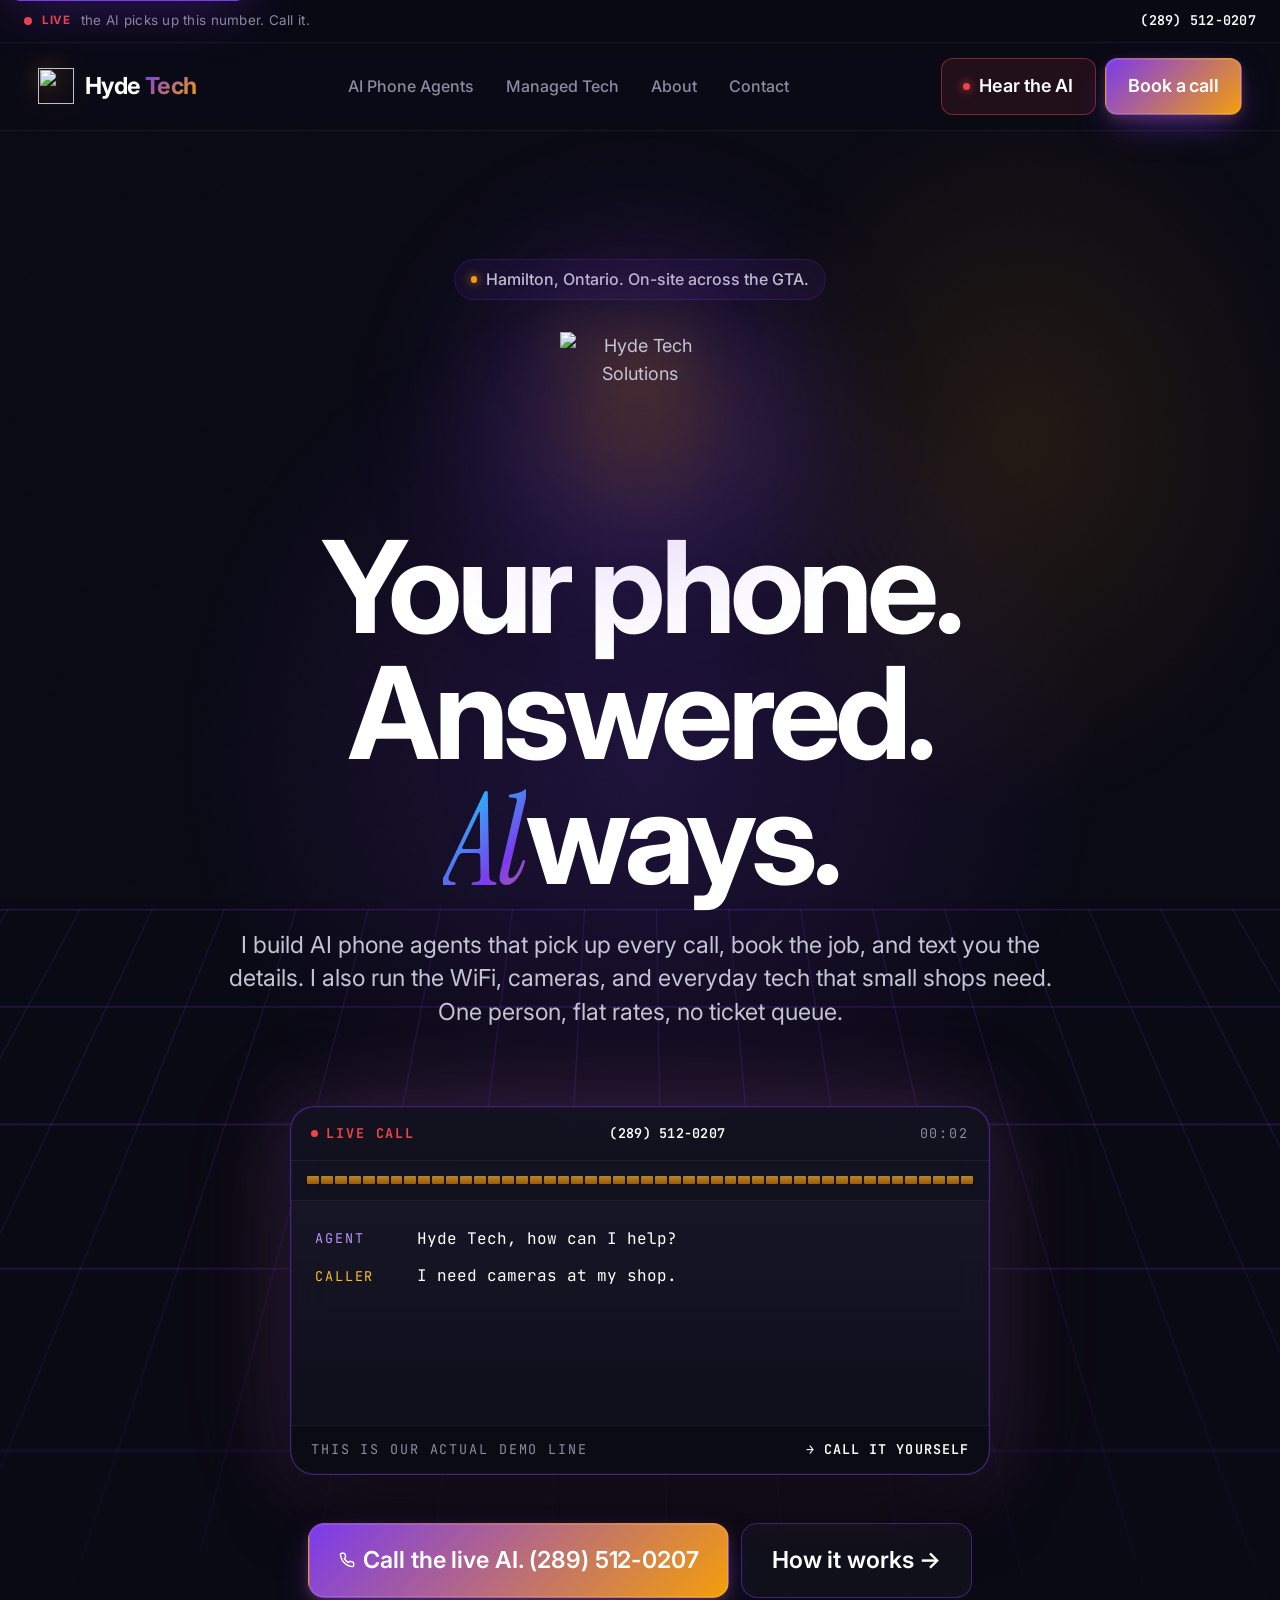
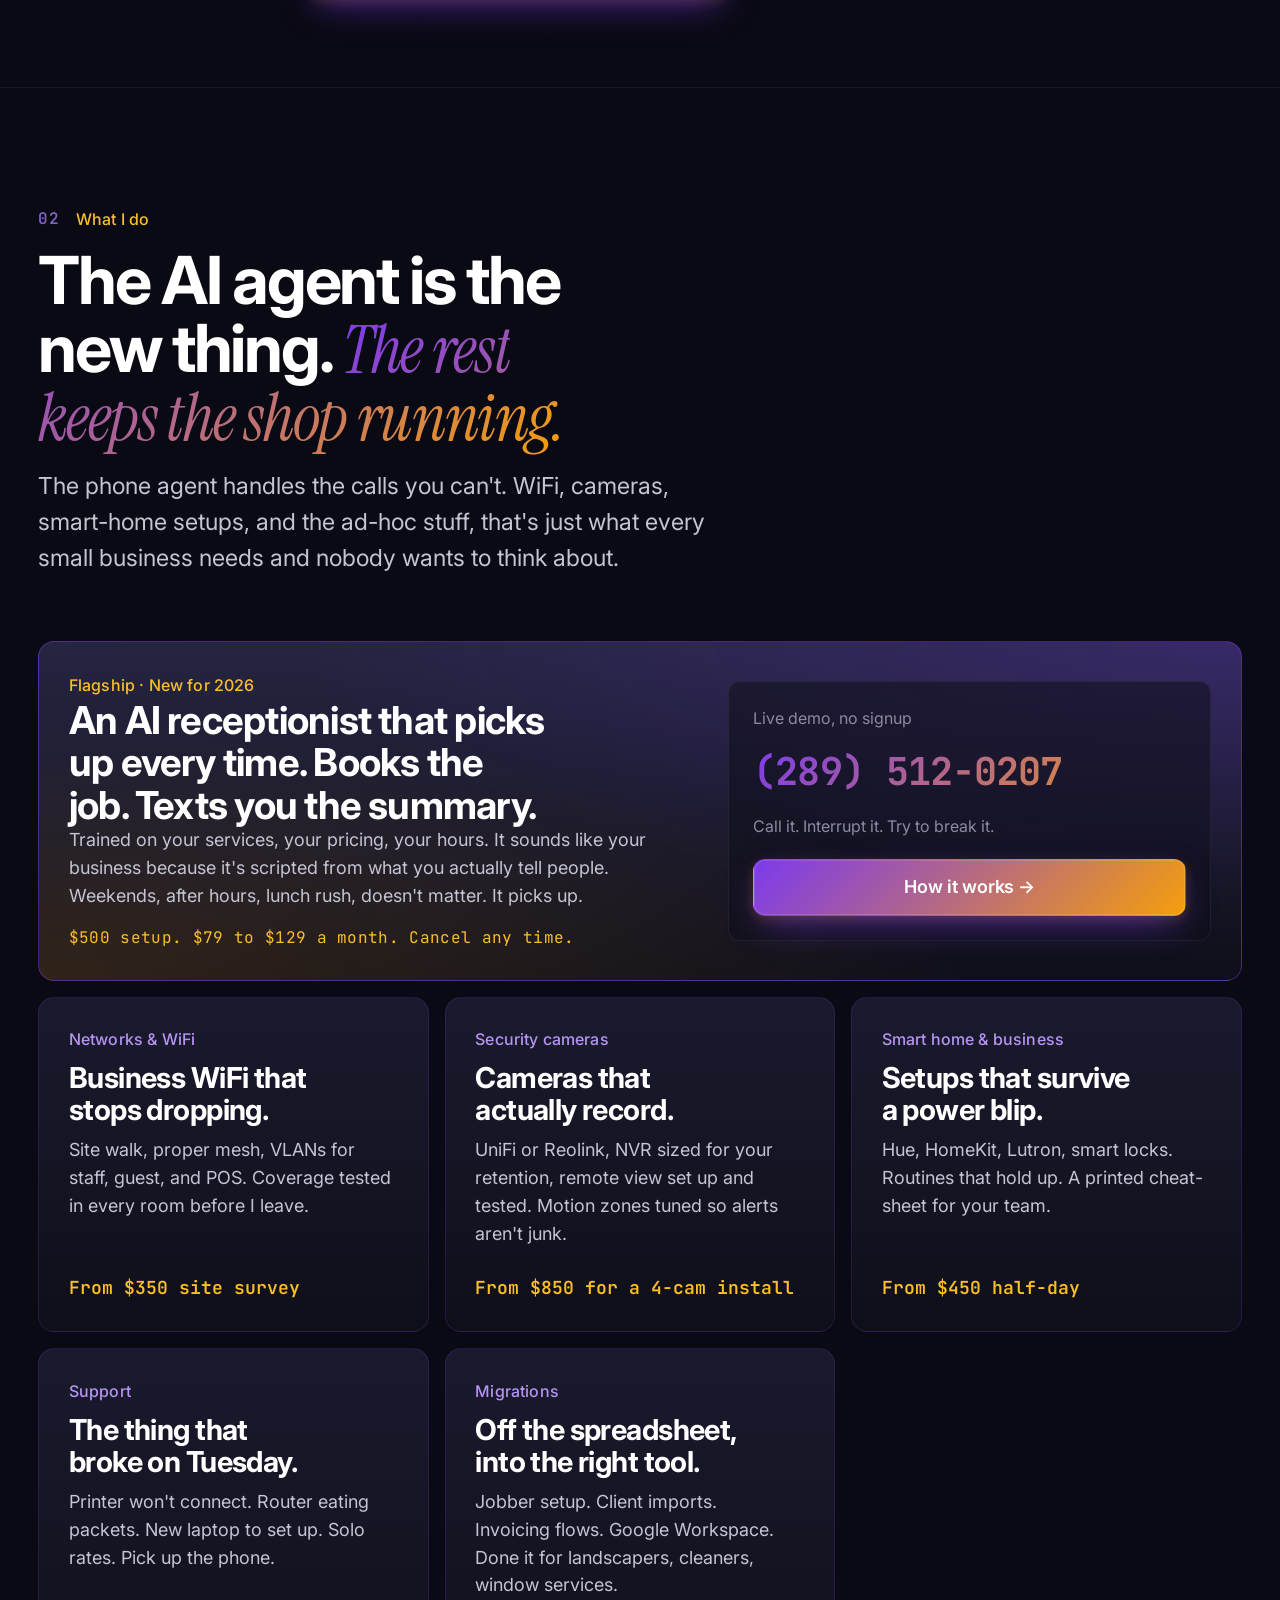
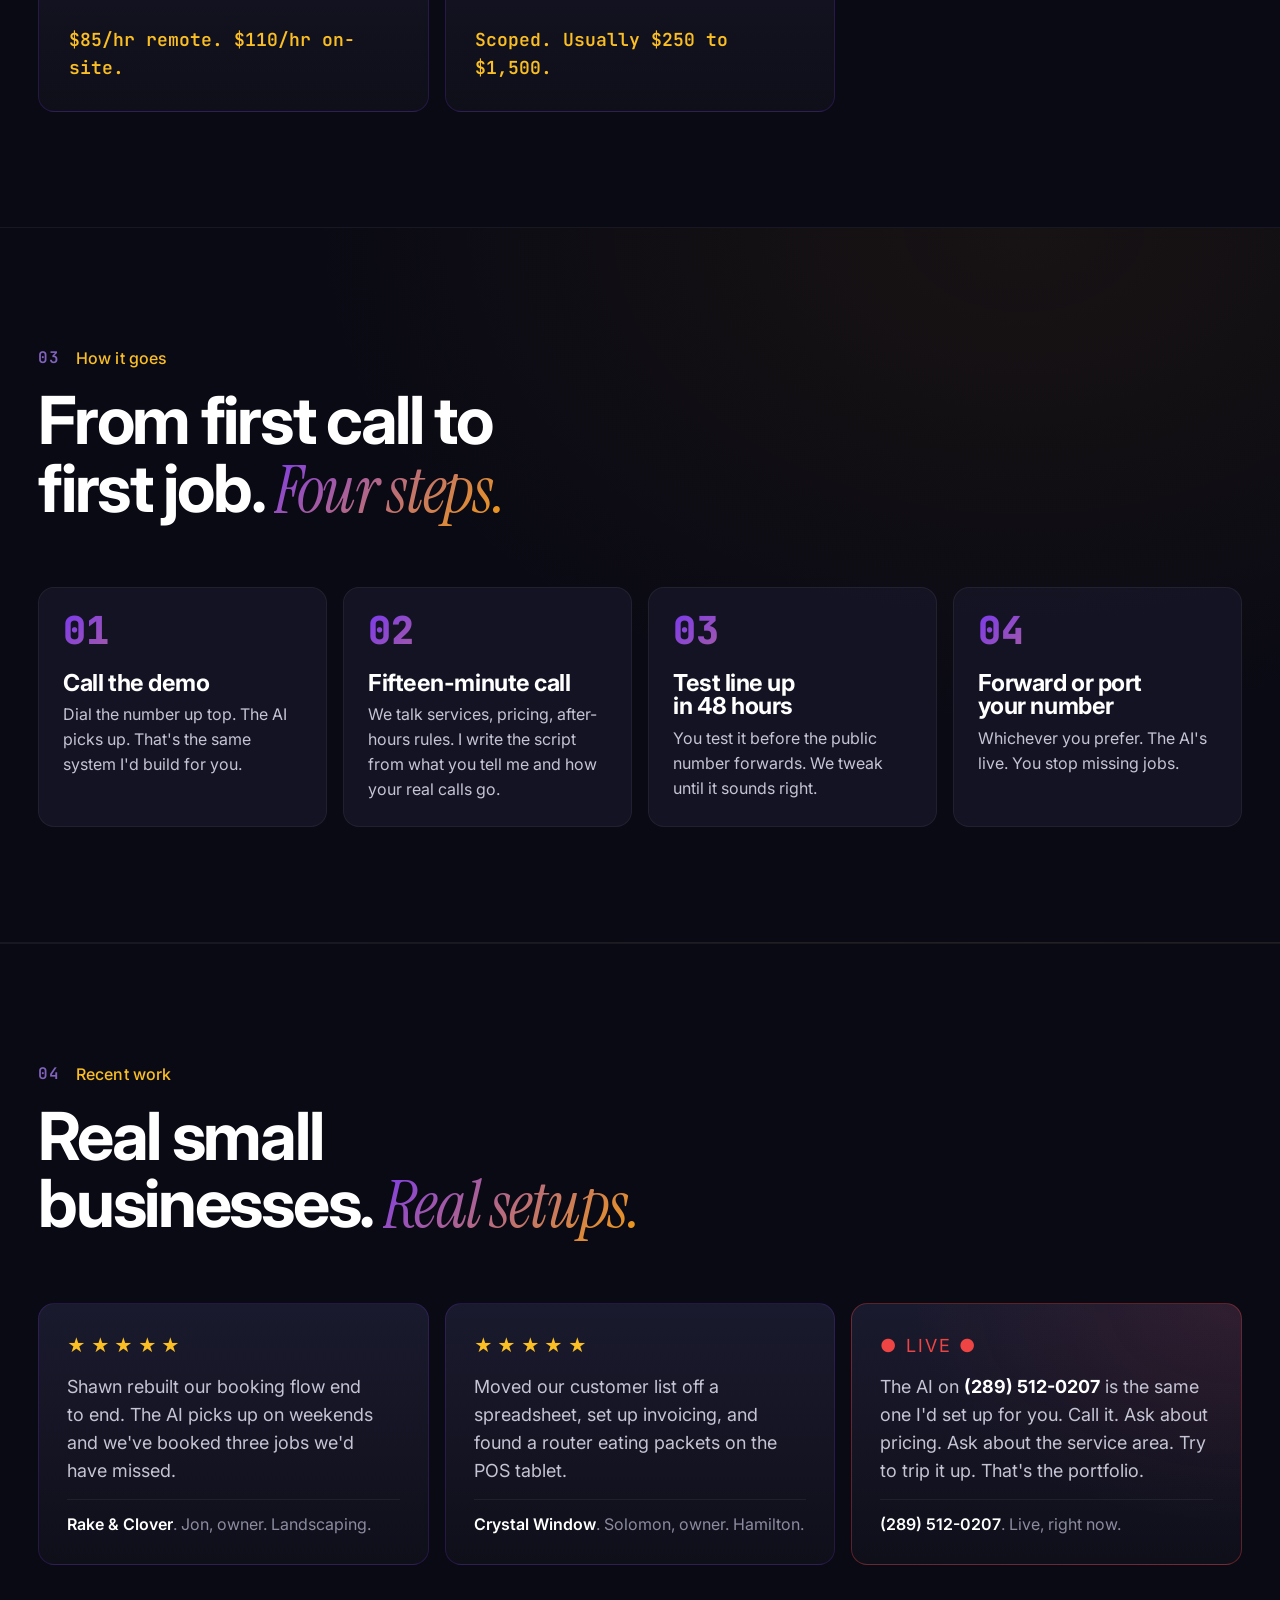
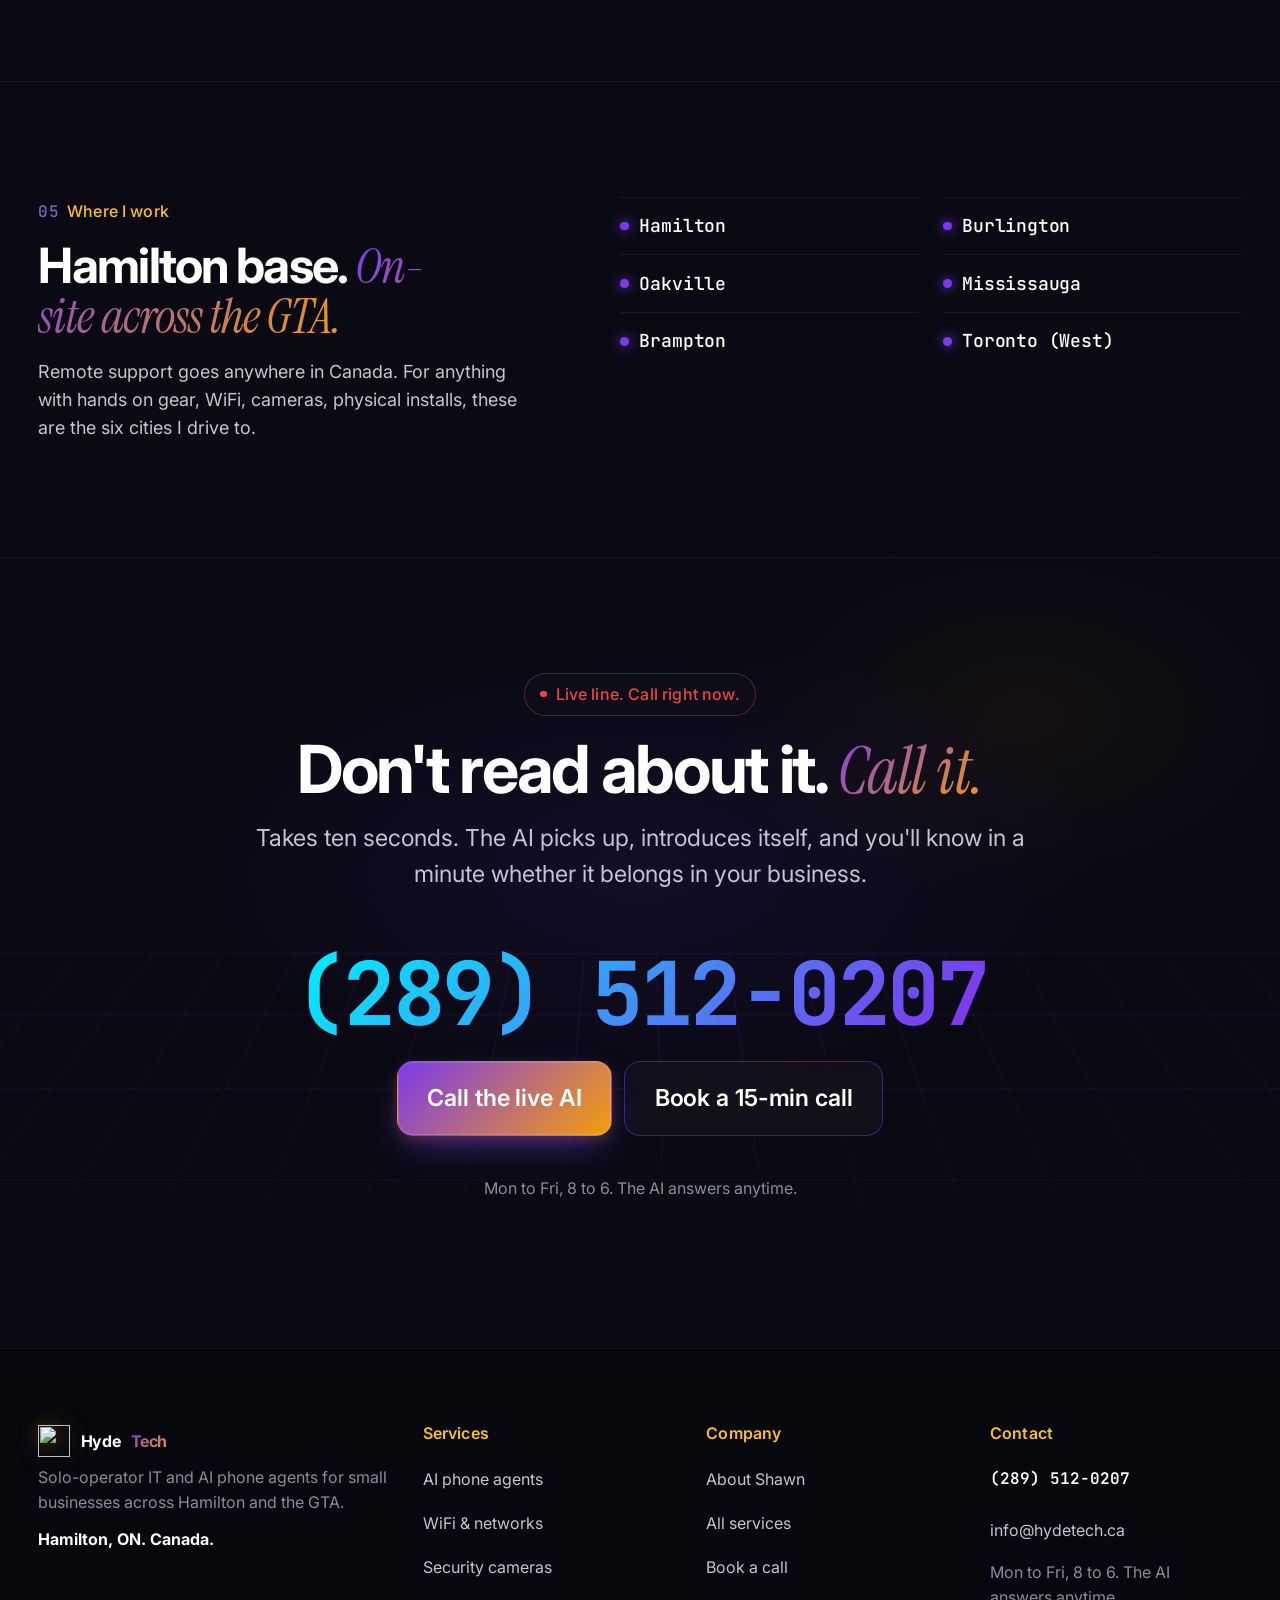
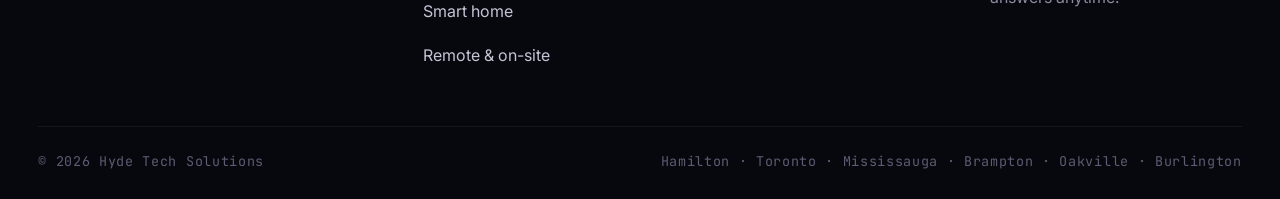
==== commit d456702d: "v6.1: Instrument Serif italic accents, copy rewrite in Shawn's voice, kill em dashes and AI tropes" ====
--- a/index.html
+++ b/index.html
@@ -5,19 +5,19 @@
   <meta name="viewport" content="width=device-width,initial-scale=1,viewport-fit=cover">
 
   <title>Hyde Tech Solutions — Your phone. Answered. Always.</title>
-  <meta name="description" content="AI phone agents that answer every call, book the job, and text you the summary. Managed tech — WiFi, cameras, smart home — for small businesses across the GTA. Hear the AI live: (289) 512-0207.">
+  <meta name="description" content="We build AI phone agents that pick up every call and book the job. We also run the WiFi, cameras, and everyday tech that small shops need. Based in Hamilton, on-site across the GTA. Call the demo at (289) 512-0207.">
   <meta name="theme-color" content="#0F0F1A">
 
   <meta name="robots" content="noindex, nofollow">
-  <meta property="og:title" content="Hyde Tech Solutions — Your phone, answered, always.">
-  <meta property="og:description" content="A 24/7 AI receptionist that answers every call. Call it now: (289) 512-0207.">
+  <meta property="og:title" content="Hyde Tech Solutions. Your phone, answered, always.">
+  <meta property="og:description" content="AI phone agents that pick up every call. Plus WiFi, cameras, and the tech that keeps small shops moving. Call the demo: (289) 512-0207.">
   <meta property="og:type" content="website">
   <meta property="og:url" content="https://hydetech.ca/">
   <meta property="og:image" content="https://raw.githubusercontent.com/shawnhyd3-crypto/hyde-tech-assets/master/hyde-tech-logo.png">
 
   <link rel="preconnect" href="https://fonts.googleapis.com">
   <link rel="preconnect" href="https://fonts.gstatic.com" crossorigin>
-  <link rel="stylesheet" href="https://fonts.googleapis.com/css2?family=Inter:wght@300;400;500;600;700;800;900&family=JetBrains+Mono:wght@400;500;600;700&display=swap">
+  <link rel="stylesheet" href="https://fonts.googleapis.com/css2?family=Inter:wght@400;500;600;700;800&family=Instrument+Serif:ital@0;1&family=JetBrains+Mono:wght@400;500;600;700&display=swap">
 
   <link rel="stylesheet" href="css/tokens.css">
   <link rel="stylesheet" href="css/site.css">
@@ -61,12 +61,12 @@
   <!-- LIVE BELT -->
   <div class="live-belt" role="region" aria-label="AI demo line">
     <div class="live-belt__inner">
-      <span class="live-belt__status"><span class="live-belt__dot" aria-hidden="true"></span><strong>LIVE DEMO</strong><span class="muted" style="text-transform:none; letter-spacing:0.02em;">this number is our AI — call it</span></span>
+      <span class="live-belt__status"><span class="live-belt__dot" aria-hidden="true"></span><strong>LIVE</strong><span class="muted">the AI picks up this number. Call it.</span></span>
       <a href="tel:+12895120207">(289) 512-0207</a>
     </div>
   </div>
 
-  <!-- HEADER with real logo -->
+  <!-- HEADER -->
   <header class="site-header">
     <div class="container header-inner">
       <a class="logo" href="./" aria-label="Hyde Tech Solutions home">
@@ -81,7 +81,7 @@
       </nav>
       <div class="header-cta">
         <a class="btn btn-live" href="tel:+12895120207" aria-label="Call (289) 512-0207"><span class="pulse" aria-hidden="true"></span>Hear the AI</a>
-        <a class="btn btn-primary" href="contact/">Book consult</a>
+        <a class="btn btn-primary" href="contact/">Book a call</a>
         <button class="nav-toggle" type="button" aria-expanded="false" aria-controls="site-nav" aria-label="Toggle menu"><span></span><span></span><span></span></button>
       </div>
     </div>
@@ -89,12 +89,12 @@
 
   <main id="main">
 
-    <!-- HERO — one cinematic moment: the AI call plays live -->
+    <!-- HERO -->
     <section class="hero">
       <div class="grid-floor" aria-hidden="true"></div>
       <div class="container">
 
-        <span class="hero-eyebrow">Hamilton · serving the GTA · 2026</span>
+        <span class="hero-eyebrow">Hamilton, Ontario. On-site across the GTA.</span>
 
         <div class="hero-logo">
           <img src="https://raw.githubusercontent.com/shawnhyd3-crypto/hyde-tech-assets/master/hyde-tech-logo.png" alt="Hyde Tech Solutions" width="160" height="160" fetchpriority="high">
@@ -107,10 +107,10 @@
         </h1>
 
         <p class="sub">
-          AI phone agents that answer every call and book the job. Managed tech — WiFi, cameras, smart home — for small service businesses across the GTA.
+          I build AI phone agents that pick up every call, book the job, and text you the details. I also run the WiFi, cameras, and everyday tech that small shops need. One person, flat rates, no ticket queue.
         </p>
 
-        <!-- The signature: a live AI call plays out right here -->
+        <!-- THE CALL: live AI transcript -->
         <div class="the-call" role="region" aria-label="Live AI phone agent demo">
           <div class="the-call__head">
             <span class="live"><span class="dot" aria-hidden="true"></span>LIVE CALL</span>
@@ -118,7 +118,6 @@
             <span class="timer" id="call-timer">00:00</span>
           </div>
           <div class="the-call__wave" aria-hidden="true">
-            <!-- 48 bars, populated via CSS -->
             <span></span><span></span><span></span><span></span><span></span><span></span><span></span><span></span>
             <span></span><span></span><span></span><span></span><span></span><span></span><span></span><span></span>
             <span></span><span></span><span></span><span></span><span></span><span></span><span></span><span></span>
@@ -128,7 +127,7 @@
           </div>
           <div class="the-call__body" id="call-body" aria-live="polite"></div>
           <div class="the-call__foot">
-            <span>AI agent · Retell + ElevenLabs</span>
+            <span>this is our actual demo line</span>
             <a class="call-link" href="tel:+12895120207">→ Call it yourself</a>
           </div>
         </div>
@@ -136,9 +135,9 @@
         <div class="hero-ctas">
           <a class="btn btn-primary btn-xl" href="tel:+12895120207">
             <svg width="16" height="16" viewBox="0 0 24 24" fill="none" stroke="currentColor" stroke-width="2.2" stroke-linecap="round" stroke-linejoin="round" aria-hidden="true"><path d="M22 16.92v3a2 2 0 0 1-2.18 2 19.8 19.8 0 0 1-8.63-3.07 19.5 19.5 0 0 1-6-6A19.8 19.8 0 0 1 2.12 4.18 2 2 0 0 1 4.11 2h3a2 2 0 0 1 2 1.72 12.8 12.8 0 0 0 .7 2.81 2 2 0 0 1-.45 2.11L8.09 9.91a16 16 0 0 0 6 6l1.27-1.27a2 2 0 0 1 2.11-.45 12.8 12.8 0 0 0 2.81.7A2 2 0 0 1 22 16.92z"/></svg>
-            Call the live AI — (289) 512-0207
+            Call the live AI. (289) 512-0207
           </a>
-          <a class="btn btn-outline btn-xl" href="ai-phone-agents/">See how it works →</a>
+          <a class="btn btn-outline btn-xl" href="ai-phone-agents/">How it works →</a>
         </div>
 
       </div>
@@ -148,9 +147,9 @@
     <section class="services" id="services">
       <div class="container">
         <header class="section-head">
-          <span class="eyebrow"><span class="num">02</span>What we do</span>
-          <h2>One operator. <span class="grad-text">Two sides of the shop.</span></h2>
-          <p>The AI phone agent is the new thing — the offering that changed what a small-business receptionist looks like. The rest is the infrastructure every small business needs running and nobody wants to think about.</p>
+          <span class="eyebrow"><span class="num">02</span>&nbsp;&nbsp;What I do</span>
+          <h2>The AI agent is the new thing. <span class="grad-text">The rest keeps the shop running.</span></h2>
+          <p>The phone agent handles the calls you can't. WiFi, cameras, smart-home setups, and the ad-hoc stuff, that's just what every small business needs and nobody wants to think about.</p>
         </header>
 
         <div class="svc-grid">
@@ -158,51 +157,51 @@
           <article class="svc-card svc-card--flagship reveal">
             <div>
               <span class="tag">Flagship · New for 2026</span>
-              <h3>AI phone agents that answer every call, book the job, and text you the summary.</h3>
-              <p>A 24/7 receptionist trained on your services, pricing, and availability. Never puts callers on hold. Never sends them to voicemail. Hands off to you only when it actually needs to.</p>
-              <p class="mono" style="color:var(--gold-400); margin-block-start:1rem; font-size:var(--step--1); letter-spacing:0.04em;">$500 setup · $79–$129/mo · no long-term contract</p>
+              <h3>An AI receptionist that picks up every time. Books the job. Texts you the summary.</h3>
+              <p>Trained on your services, your pricing, your hours. It sounds like your business because it's scripted from what you actually tell people. Weekends, after hours, lunch rush, doesn't matter. It picks up.</p>
+              <p class="mono" style="color:var(--gold-400); margin-block-start:1rem; font-size:var(--step--1); letter-spacing:0.02em;">$500 setup. $79 to $129 a month. Cancel any time.</p>
             </div>
             <aside class="flagship-cta">
-              <small class="mono" style="color:var(--text-muted); font-size:var(--step--2); text-transform:uppercase; letter-spacing:0.14em;">Live demo — hear it now</small>
+              <small style="color:var(--text-muted); font-size:var(--step--1);">Live demo, no signup</small>
               <a class="phone-big" href="tel:+12895120207">(289) 512-0207</a>
-              <span class="mono muted" style="font-size:var(--step--2);">Call it. Interrupt it. Try to break it.</span>
+              <span class="muted" style="font-size:var(--step--1);">Call it. Interrupt it. Try to break it.</span>
               <a class="btn btn-primary" href="ai-phone-agents/" style="margin-block-start:0.5rem;">How it works →</a>
             </aside>
           </article>
 
           <article class="svc-card reveal">
-            <span class="tag">Networks · WiFi</span>
+            <span class="tag">Networks &amp; WiFi</span>
             <h3>Business WiFi that stops dropping.</h3>
-            <p>Mesh, mapped coverage, proper VLANs for staff, guest, and point of sale. Tested in every room.</p>
+            <p>Site walk, proper mesh, VLANs for staff, guest, and POS. Coverage tested in every room before I leave.</p>
             <span class="price">From $350 site survey</span>
           </article>
 
           <article class="svc-card reveal">
             <span class="tag">Security cameras</span>
             <h3>Cameras that actually record.</h3>
-            <p>Reolink and UniFi builds with proper NVR, remote view, and motion alerts that don't fire on every breeze.</p>
-            <span class="price">From $850 · 4-cam install</span>
-          </article>
-
-          <article class="svc-card reveal">
-            <span class="tag">Smart home · business</span>
-            <h3>Hue, HomeKit, automations that last.</h3>
-            <p>Locks, thermostats, lighting, routines that survive a power outage. Set up once, documented, handed over with a printout.</p>
+            <p>UniFi or Reolink, NVR sized for your retention, remote view set up and tested. Motion zones tuned so alerts aren't junk.</p>
+            <span class="price">From $850 for a 4-cam install</span>
+          </article>
+
+          <article class="svc-card reveal">
+            <span class="tag">Smart home &amp; business</span>
+            <h3>Setups that survive a power blip.</h3>
+            <p>Hue, HomeKit, Lutron, smart locks. Routines that hold up. A printed cheat-sheet for your team.</p>
             <span class="price">From $450 half-day</span>
           </article>
 
           <article class="svc-card reveal">
             <span class="tag">Support</span>
-            <h3>Remote &amp; on-site tech support.</h3>
-            <p>Printer won't connect. Router eating packets. New laptop to set up. Solo-operator rates, no agency markup.</p>
-            <span class="price">$85/hr remote · $110/hr on-site</span>
+            <h3>The thing that broke on Tuesday.</h3>
+            <p>Printer won't connect. Router eating packets. New laptop to set up. Solo rates. Pick up the phone.</p>
+            <span class="price">$85/hr remote. $110/hr on-site.</span>
           </article>
 
           <article class="svc-card reveal">
             <span class="tag">Migrations</span>
             <h3>Off the spreadsheet, into the right tool.</h3>
-            <p>Jobber setup, client imports, invoicing flows, Google Workspace. Done for landscapers, cleaners, window-services ops.</p>
-            <span class="price">Scoped quote · $250–$1,500</span>
+            <p>Jobber setup. Client imports. Invoicing flows. Google Workspace. Done it for landscapers, cleaners, window services.</p>
+            <span class="price">Scoped. Usually $250 to $1,500.</span>
           </article>
 
         </div>
@@ -213,25 +212,25 @@
     <section class="how">
       <div class="container">
         <header class="section-head">
-          <span class="eyebrow"><span class="num">03</span>How it goes</span>
-          <h2>First call to first job — <span class="grad-text">four steps.</span></h2>
+          <span class="eyebrow"><span class="num">03</span>&nbsp;&nbsp;How it goes</span>
+          <h2>From first call to first job. <span class="grad-text">Four steps.</span></h2>
         </header>
         <div class="steps">
           <div class="step reveal" data-step="01">
             <h3>Call the demo</h3>
-            <p>Dial the LIVE line at the top of this page. The agent that picks up is the same system we build for clients.</p>
+            <p>Dial the number up top. The AI picks up. That's the same system I'd build for you.</p>
           </div>
           <div class="step reveal" data-step="02">
-            <h3>15-minute consult</h3>
-            <p>Services, pricing, after-hours rules. The agent's script is pulled from what you tell me and how your calls actually go.</p>
+            <h3>Fifteen-minute call</h3>
+            <p>We talk services, pricing, after-hours rules. I write the script from what you tell me and how your real calls go.</p>
           </div>
           <div class="step reveal" data-step="03">
-            <h3>Test line goes up</h3>
-            <p>48 hours. You test it before the public number gets forwarded. Iterate until it sounds right.</p>
+            <h3>Test line up in 48 hours</h3>
+            <p>You test it before the public number forwards. We tweak until it sounds right.</p>
           </div>
           <div class="step reveal" data-step="04">
-            <h3>Port or forward</h3>
-            <p>Forward your existing number or port it over. Agent's live. You stop missing jobs.</p>
+            <h3>Forward or port your number</h3>
+            <p>Whichever you prefer. The AI's live. You stop missing jobs.</p>
           </div>
         </div>
       </div>
@@ -241,24 +240,24 @@
     <section class="proof">
       <div class="container">
         <header class="section-head">
-          <span class="eyebrow"><span class="num">04</span>Recent work</span>
-          <h2>Small-business tech, <span class="grad-text">done the same way every time.</span></h2>
+          <span class="eyebrow"><span class="num">04</span>&nbsp;&nbsp;Recent work</span>
+          <h2>Real small businesses. <span class="grad-text">Real setups.</span></h2>
         </header>
         <div class="proof-grid">
           <article class="review reveal">
             <div class="stars" aria-hidden="true">★★★★★</div>
-            <p>Shawn rebuilt our booking flow end-to-end. Our AI agent picks up on weekends and we've booked three jobs we would've missed.</p>
-            <cite><strong>Rake &amp; Clover</strong> — Jon, owner · Landscaping</cite>
+            <p>Shawn rebuilt our booking flow end to end. The AI picks up on weekends and we've booked three jobs we'd have missed.</p>
+            <cite><strong>Rake &amp; Clover</strong>. Jon, owner. Landscaping.</cite>
           </article>
           <article class="review reveal">
             <div class="stars" aria-hidden="true">★★★★★</div>
-            <p>Migrated our customer list off a spreadsheet, set up a proper invoicing flow, and diagnosed a router that was eating packets on our POS tablet.</p>
-            <cite><strong>Crystal Window</strong> — Solomon, owner · Hamilton</cite>
+            <p>Moved our customer list off a spreadsheet, set up invoicing, and found a router eating packets on the POS tablet.</p>
+            <cite><strong>Crystal Window</strong>. Solomon, owner. Hamilton.</cite>
           </article>
           <article class="review review--live reveal">
             <div class="stars" aria-hidden="true">● LIVE ●</div>
-            <p>The AI answering our line at <strong style="color:var(--text-primary);">(289) 512-0207</strong> is the same system we build for clients. Call it. Ask about pricing, our service area, or try to confuse it. That's the portfolio.</p>
-            <cite><strong><a href="tel:+12895120207" style="color:var(--text-primary);">(289) 512-0207</a></strong> — this number, right now</cite>
+            <p>The AI on <strong style="color:var(--text-primary);">(289) 512-0207</strong> is the same one I'd set up for you. Call it. Ask about pricing. Ask about the service area. Try to trip it up. That's the portfolio.</p>
+            <cite><strong><a href="tel:+12895120207" style="color:var(--text-primary);">(289) 512-0207</a></strong>. Live, right now.</cite>
           </article>
         </div>
       </div>
@@ -269,9 +268,9 @@
       <div class="container">
         <div class="area-grid">
           <header>
-            <span class="mono" style="display:inline-block; font-size:var(--step--2); text-transform:uppercase; letter-spacing:0.2em; color:var(--gold-400); margin-block-end:1rem; font-weight:600;"><span style="color:var(--purple-400);">05</span>&nbsp;&nbsp;Where we work</span>
-            <h2 style="font-size:var(--step-4); max-width:16ch;">Hamilton base. <span class="grad-text">GTA on-site.</span></h2>
-            <p style="color:var(--text-secondary); margin-block-start:1rem; max-width:44ch; font-size:var(--step-0); line-height:1.55;">Remote support covers anywhere in Canada. For networks, cameras, and anything with hands on gear — these are the cities I show up to in person.</p>
+            <span style="display:inline-block; font-size:var(--step--1); color:var(--gold-400); margin-block-end:1rem; font-weight:500; letter-spacing:0.01em;"><span class="mono" style="color:var(--purple-400); opacity:0.8;">05</span>&nbsp;&nbsp;Where I work</span>
+            <h2 style="font-size:var(--step-4); max-width:16ch;">Hamilton base. <span class="grad-text">On-site across the GTA.</span></h2>
+            <p style="color:var(--text-secondary); margin-block-start:1rem; max-width:44ch; font-size:var(--step-0); line-height:1.55;">Remote support goes anywhere in Canada. For anything with hands on gear, WiFi, cameras, physical installs, these are the six cities I drive to.</p>
           </header>
           <ul class="area-list">
             <li>Hamilton</li>
@@ -290,15 +289,15 @@
       <div class="grid-floor" aria-hidden="true" style="opacity:0.5;"></div>
       <div class="container">
         <div class="cta-wrap">
-          <span class="eyebrow">Ready · call right now</span>
+          <span class="eyebrow">Live line. Call right now.</span>
           <h2>Don't read about it. <span class="grad-text">Call it.</span></h2>
-          <p>Ten seconds of your thumb. The agent picks up, introduces itself, and you'll know inside a minute whether this belongs in your business.</p>
+          <p>Takes ten seconds. The AI picks up, introduces itself, and you'll know in a minute whether it belongs in your business.</p>
           <a class="cta-phone" href="tel:+12895120207">(289) 512-0207</a>
           <div class="cta-row">
             <a class="btn btn-primary btn-xl" href="tel:+12895120207">Call the live AI</a>
-            <a class="btn btn-outline btn-xl" href="contact/">Book a 15-min consult</a>
-          </div>
-          <p class="mono" style="font-size:var(--step--2); color:var(--text-muted); margin-block-start:2.5rem; letter-spacing:0.14em; text-transform:uppercase;">Mon–Fri 8a–6p · AI agent answers 24/7</p>
+            <a class="btn btn-outline btn-xl" href="contact/">Book a 15-min call</a>
+          </div>
+          <p style="font-size:var(--step--1); color:var(--text-muted); margin-block-start:2.5rem;">Mon to Fri, 8 to 6. The AI answers anytime.</p>
         </div>
       </div>
     </section>
@@ -313,8 +312,8 @@
             <img src="https://raw.githubusercontent.com/shawnhyd3-crypto/hyde-tech-assets/master/hyde-tech-logo.png" alt="" width="32" height="32">
             Hyde <span class="logo-text">Tech</span>
           </p>
-          <p>AI phone agents and managed tech for small service businesses across the Greater Toronto and Hamilton area.</p>
-          <p style="margin-block-start:0.75rem;"><strong style="color:var(--text-primary);">Hamilton, ON · Canada</strong></p>
+          <p>Solo-operator IT and AI phone agents for small businesses across Hamilton and the GTA.</p>
+          <p style="margin-block-start:0.75rem;"><strong style="color:var(--text-primary);">Hamilton, ON. Canada.</strong></p>
         </div>
         <div>
           <h4>Services</h4>
@@ -328,13 +327,13 @@
           <h4>Company</h4>
           <a href="about/">About Shawn</a>
           <a href="services/">All services</a>
-          <a href="contact/">Book a consult</a>
+          <a href="contact/">Book a call</a>
         </div>
         <div>
           <h4>Contact</h4>
           <p><a href="tel:+12895120207" class="mono" style="font-weight:600; color:var(--text-primary);">(289) 512-0207</a></p>
           <p><a href="mailto:info@hydetech.ca">info@hydetech.ca</a></p>
-          <p style="color:var(--text-muted); margin-block-start:0.5rem;">Mon–Fri 8a–6p · AI agent 24/7</p>
+          <p style="color:var(--text-muted); margin-block-start:0.5rem;">Mon to Fri, 8 to 6. The AI answers anytime.</p>
         </div>
       </nav>
       <div class="footer-bottom">
--- a/css/tokens.css
+++ b/css/tokens.css
@@ -79,9 +79,12 @@
   --step-mega: clamp(4rem, 2rem + 12vw, 12rem);
   --step-phone:clamp(2.5rem, 1.6rem + 5.5vw, 5.5rem);
 
-  /* ----- Fonts ----- */
+  /* ----- Fonts -----
+     Inter body, Instrument Serif italic for expressive accents. Mono only inside
+     the call-transcript card so it reads as a real terminal, not techbro window-dressing. */
   --font-body:    "Inter", ui-sans-serif, system-ui, -apple-system, sans-serif;
   --font-display: "Inter", ui-sans-serif, system-ui, sans-serif;
+  --font-accent:  "Instrument Serif", "Times New Roman", Georgia, serif;
   --font-mono:    "JetBrains Mono", "IBM Plex Mono", ui-monospace, SFMono-Regular, Menlo, monospace;
 
   /* ----- Spacing ----- */
--- a/css/site.css
+++ b/css/site.css
@@ -73,20 +73,19 @@
   background: rgba(10, 10, 20, 0.85);
   backdrop-filter: saturate(140%) blur(14px);
   border-bottom: 1px solid var(--hairline);
-  font-family: var(--font-mono);
+  font-family: var(--font-body);
   font-size: var(--step--2);
-  letter-spacing: 0.1em;
+  letter-spacing: 0.02em;
 }
 .live-belt__inner {
   display: flex;
   align-items: center;
   justify-content: space-between;
   gap: var(--space-m);
-  padding-block: 0.6rem;
+  padding-block: 0.65rem;
   padding-inline: var(--space-m);
   max-width: 1320px;
   margin-inline: auto;
-  text-transform: uppercase;
 }
 .live-belt__dot {
   display: inline-block;
@@ -100,14 +99,21 @@
   50%      { box-shadow: 0 0 0 9px rgba(239, 68, 68, 0), 0 0 20px rgba(239, 68, 68, 0.9); }
 }
 .live-belt__status {
-  display: inline-flex; align-items: center; gap: 0.65rem;
+  display: inline-flex; align-items: center; gap: 0.6rem;
   color: var(--text-secondary);
 }
-.live-belt__status strong { color: var(--neon-red); font-weight: 700; }
+.live-belt__status strong {
+  color: var(--neon-red);
+  font-weight: 700;
+  letter-spacing: 0.08em;
+  text-transform: uppercase;
+  font-size: 0.72rem;
+}
 .live-belt a {
   color: var(--text-primary);
   font-variant-numeric: tabular-nums;
   font-weight: 600;
+  font-family: var(--font-mono);
   transition: color var(--dur-fast) var(--ease-out);
 }
 .live-belt a:hover { color: var(--gold-400); }
@@ -274,11 +280,9 @@
 .hero-eyebrow {
   display: inline-flex;
   align-items: center;
-  gap: 0.6rem;
-  font-family: var(--font-mono);
-  font-size: var(--step--2);
-  text-transform: uppercase;
-  letter-spacing: 0.22em;
+  gap: 0.55rem;
+  font-family: var(--font-body);
+  font-size: var(--step--1);
   color: var(--text-secondary);
   margin-block-end: 2rem;
   padding: 0.45rem 1rem;
@@ -286,13 +290,14 @@
   border-radius: var(--radius-full);
   background: rgba(124, 58, 237, 0.08);
   backdrop-filter: blur(10px);
+  font-weight: 500;
 }
 .hero-eyebrow::before {
   content: "";
   width: 0.4rem; height: 0.4rem;
   border-radius: 50%;
   background: var(--gold-500);
-  box-shadow: 0 0 12px var(--gold-500);
+  box-shadow: 0 0 10px var(--gold-500);
 }
 
 /* Giant logo moment — the central image that grounds the page */
@@ -337,15 +342,22 @@
 .hero h1 {
   max-width: 14ch;
   margin-inline: auto;
-  margin-block-end: 1.25rem;
+  margin-block-end: 1.5rem;
   font-size: var(--step-hero);
-  line-height: 0.95;
-  letter-spacing: -0.04em;
-  font-weight: 800;
+  line-height: 0.98;
+  letter-spacing: -0.045em;
+  font-weight: 700;
   color: var(--text-primary);
 }
 .hero h1 .line { display: block; }
 .hero h1 .gold { color: var(--gold-400); }
+.hero h1 em,
+.hero h1 .accent {
+  font-family: var(--font-accent);
+  font-style: italic;
+  font-weight: 400;
+  letter-spacing: -0.02em;
+}
 
 /* The signature "Al"-in-"Always" glitch treatment — preserved from v1 brand */
 .glitch-ai {
@@ -357,8 +369,10 @@
   background-clip: text;
   color: transparent;
   animation: shine-ai 4s ease-in-out infinite;
+  font-family: var(--font-accent);
   font-style: italic;
-  font-weight: 900;
+  font-weight: 400;
+  letter-spacing: -0.02em;
 }
 @keyframes shine-ai {
   0%, 100% { background-position: 0% 50%; }
@@ -608,23 +622,40 @@
 section { padding-block: var(--section-y); position: relative; }
 .section-head { margin-block-end: clamp(2.5rem, 5vw, 4rem); max-width: 64ch; }
 .section-head .eyebrow {
-  display: inline-flex; align-items: center; gap: 0.5rem;
-  font-size: var(--step--2);
-  text-transform: uppercase;
-  letter-spacing: 0.2em;
+  display: inline-flex; align-items: center; gap: 0.55rem;
+  font-size: var(--step--1);
   color: var(--gold-400);
+  font-weight: 500;
+  font-family: var(--font-body);
+  margin-block-end: 1rem;
+  letter-spacing: 0.01em;
+}
+.section-head .eyebrow .num {
+  color: var(--purple-400);
   font-weight: 600;
+  font-variant-numeric: tabular-nums;
+  font-feature-settings: "ss01";
   font-family: var(--font-mono);
-  margin-block-end: 1rem;
-}
-.section-head .eyebrow .num { color: var(--purple-400); font-weight: 700; }
-.section-head h2 { max-width: 22ch; }
+  opacity: 0.8;
+}
+.section-head h2 {
+  max-width: 22ch;
+  font-weight: 700;
+  letter-spacing: -0.035em;
+}
+.section-head h2 em,
+.section-head h2 .accent {
+  font-family: var(--font-accent);
+  font-style: italic;
+  font-weight: 400;
+  letter-spacing: -0.02em;
+}
 .section-head p {
   margin-block-start: 1rem;
   color: var(--text-secondary);
   font-size: var(--step-1);
   max-width: 58ch;
-  line-height: 1.5;
+  line-height: 1.55;
 }
 
 /* ============================================================
@@ -654,12 +685,11 @@
   border-color: var(--border-hi);
 }
 .svc-card .tag {
-  font-family: var(--font-mono);
-  font-size: var(--step--2);
-  text-transform: uppercase;
-  letter-spacing: 0.14em;
+  font-family: var(--font-body);
+  font-size: var(--step--1);
   color: var(--purple-300);
-  font-weight: 600;
+  font-weight: 500;
+  letter-spacing: 0.01em;
 }
 .svc-card h3 {
   font-size: var(--step-2);
@@ -842,17 +872,16 @@
   display: inline-flex;
   align-items: center;
   gap: 0.55rem;
-  font-family: var(--font-mono);
-  font-size: var(--step--2);
-  text-transform: uppercase;
-  letter-spacing: 0.2em;
+  font-family: var(--font-body);
+  font-size: var(--step--1);
   color: var(--neon-red);
-  font-weight: 600;
+  font-weight: 500;
   margin-block-end: 1.25rem;
   padding: 0.5rem 0.95rem;
   border: 1px solid rgba(239, 68, 68, 0.35);
   border-radius: var(--radius-full);
   background: rgba(15, 15, 26, 0.7);
+  letter-spacing: 0.01em;
 }
 .cta-final .eyebrow::before {
   content: "";
@@ -896,13 +925,12 @@
   margin-block-end: 3rem;
 }
 .footer-grid h4 {
-  font-size: var(--step--2);
-  text-transform: uppercase;
-  letter-spacing: 0.2em;
+  font-size: var(--step--1);
   color: var(--gold-400);
   margin-block-end: 1rem;
   font-weight: 600;
-  font-family: var(--font-mono);
+  font-family: var(--font-body);
+  letter-spacing: 0.01em;
 }
 .footer-grid a {
   color: var(--text-secondary);
@@ -977,5 +1005,15 @@
 /* Utilities */
 .muted  { color: var(--text-muted); }
 .mono   { font-family: var(--font-mono); }
+.accent { font-family: var(--font-accent); font-style: italic; font-weight: 400; letter-spacing: -0.02em; }
 .tnum   { font-variant-numeric: tabular-nums; }
-.grad-text { background: var(--grad-brand); -webkit-background-clip: text; background-clip: text; color: transparent; }
+.grad-text {
+  font-family: var(--font-accent);
+  font-style: italic;
+  font-weight: 400;
+  letter-spacing: -0.02em;
+  background: var(--grad-brand);
+  -webkit-background-clip: text;
+  background-clip: text;
+  color: transparent;
+}
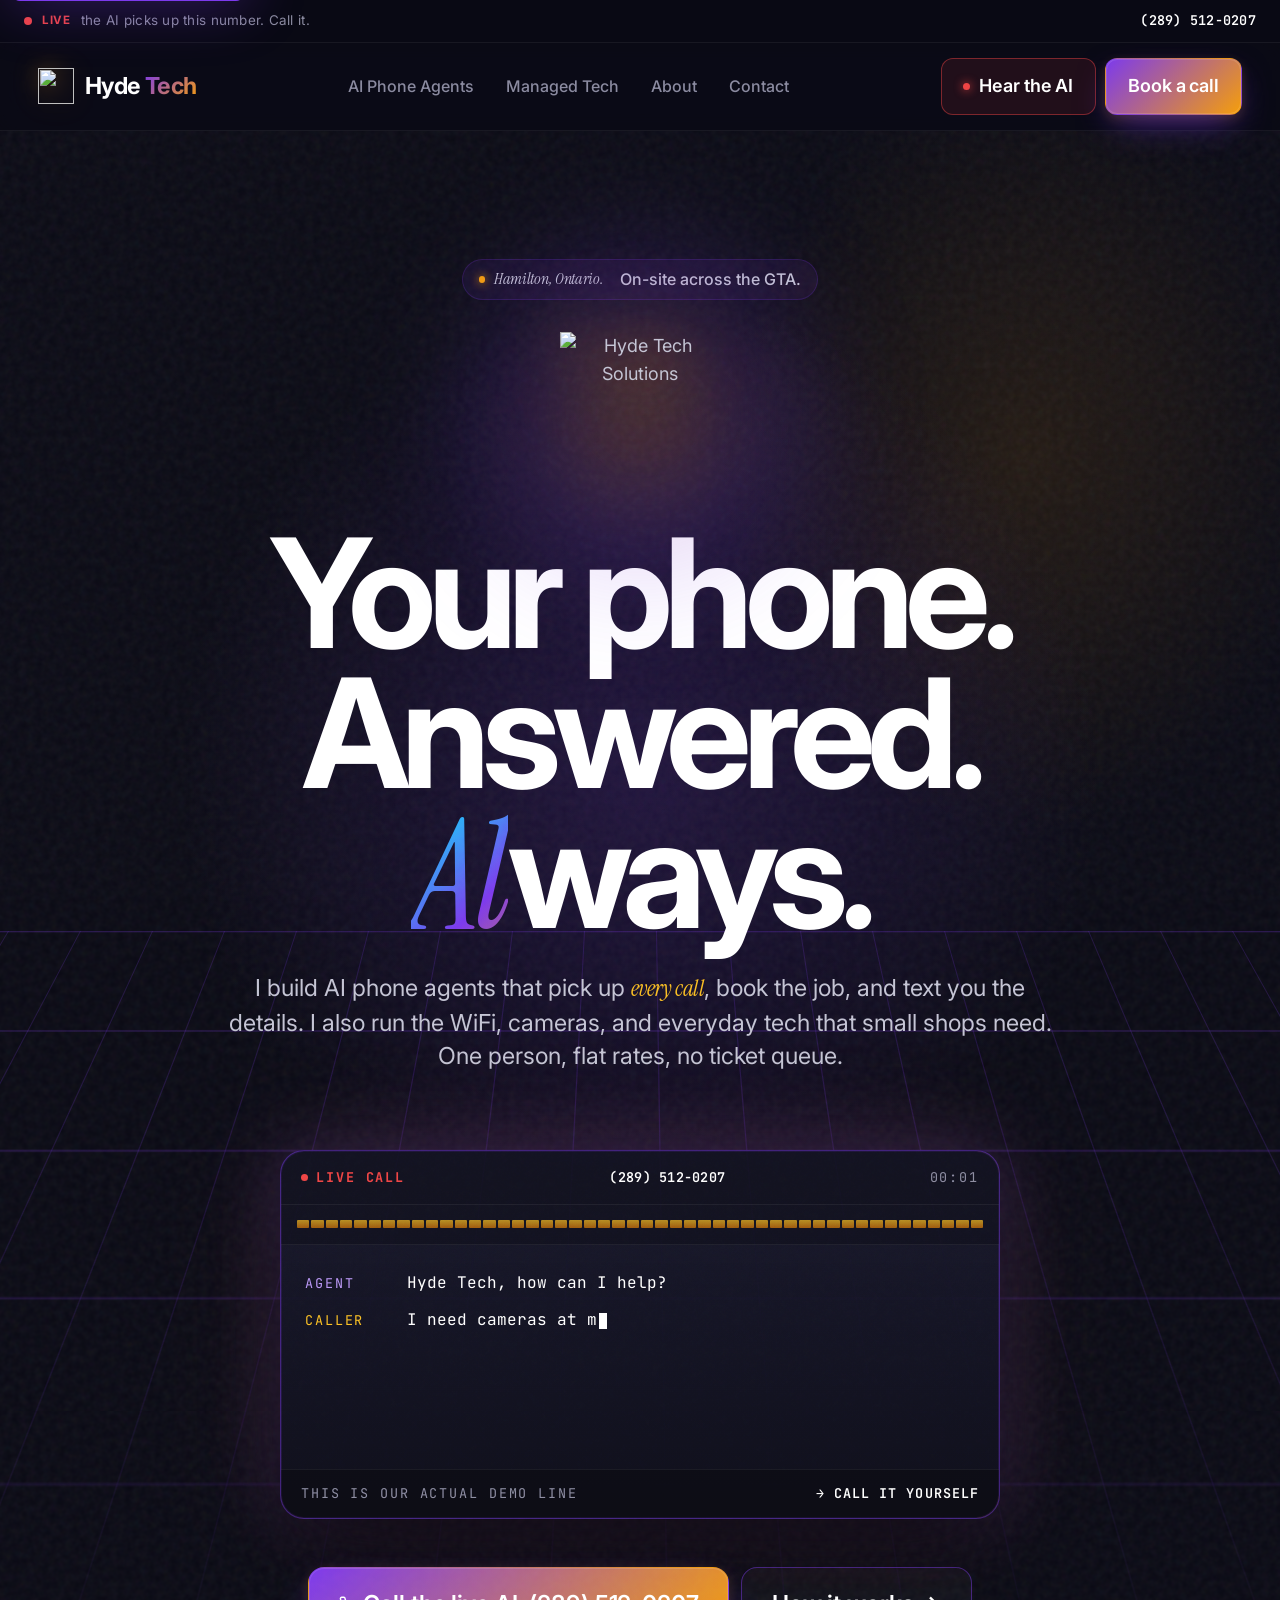
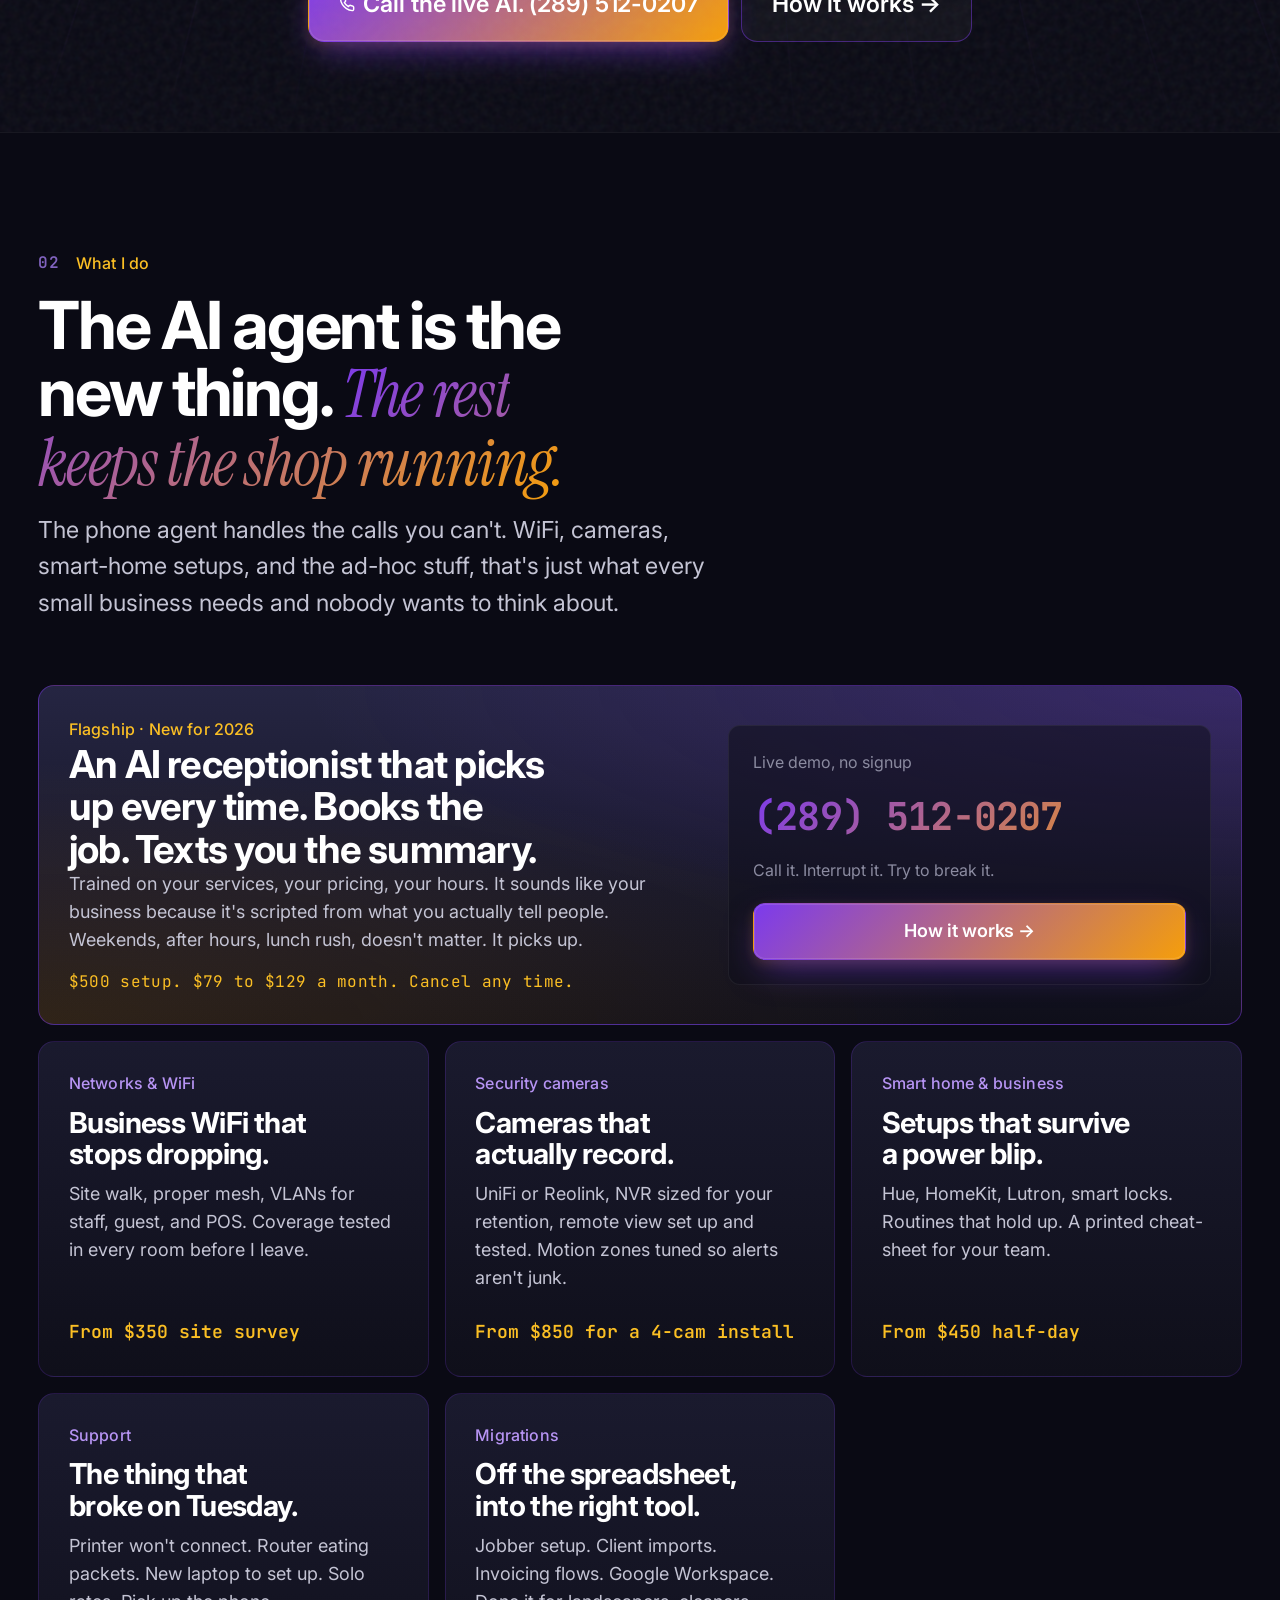
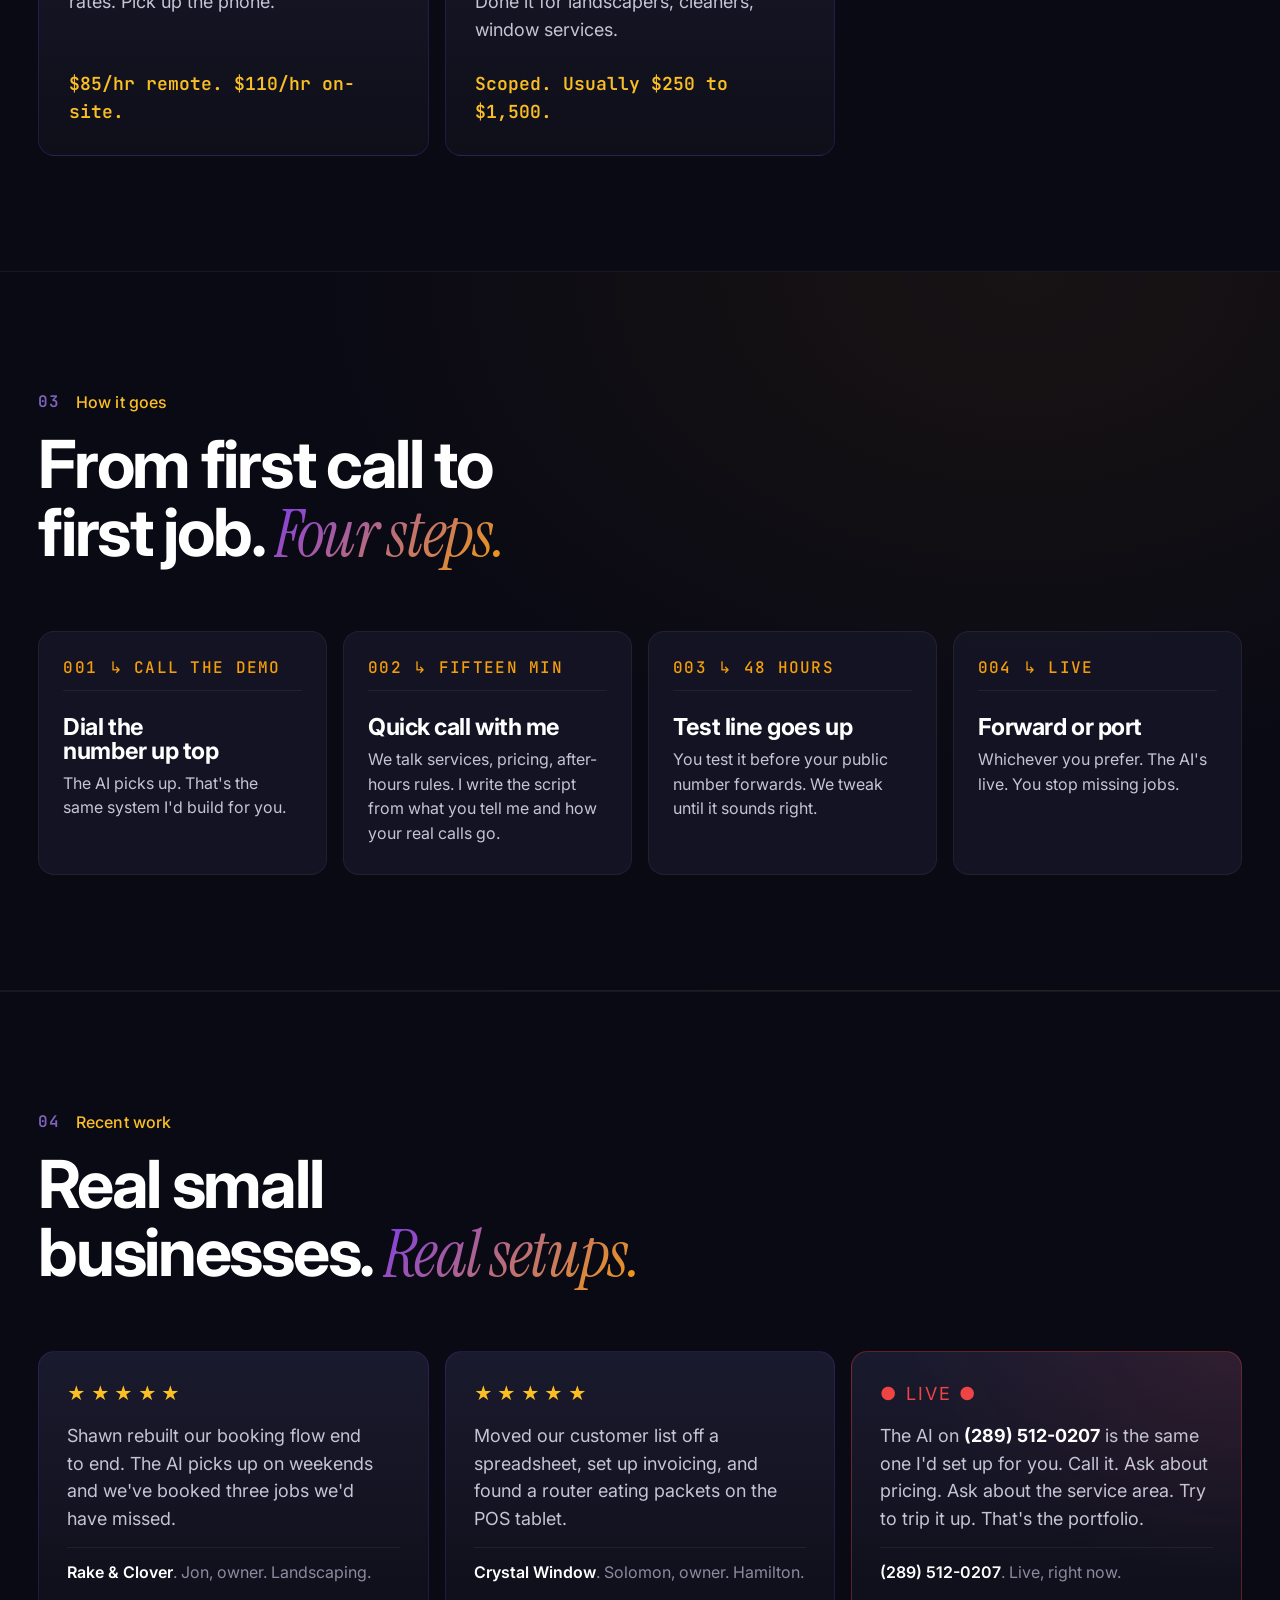
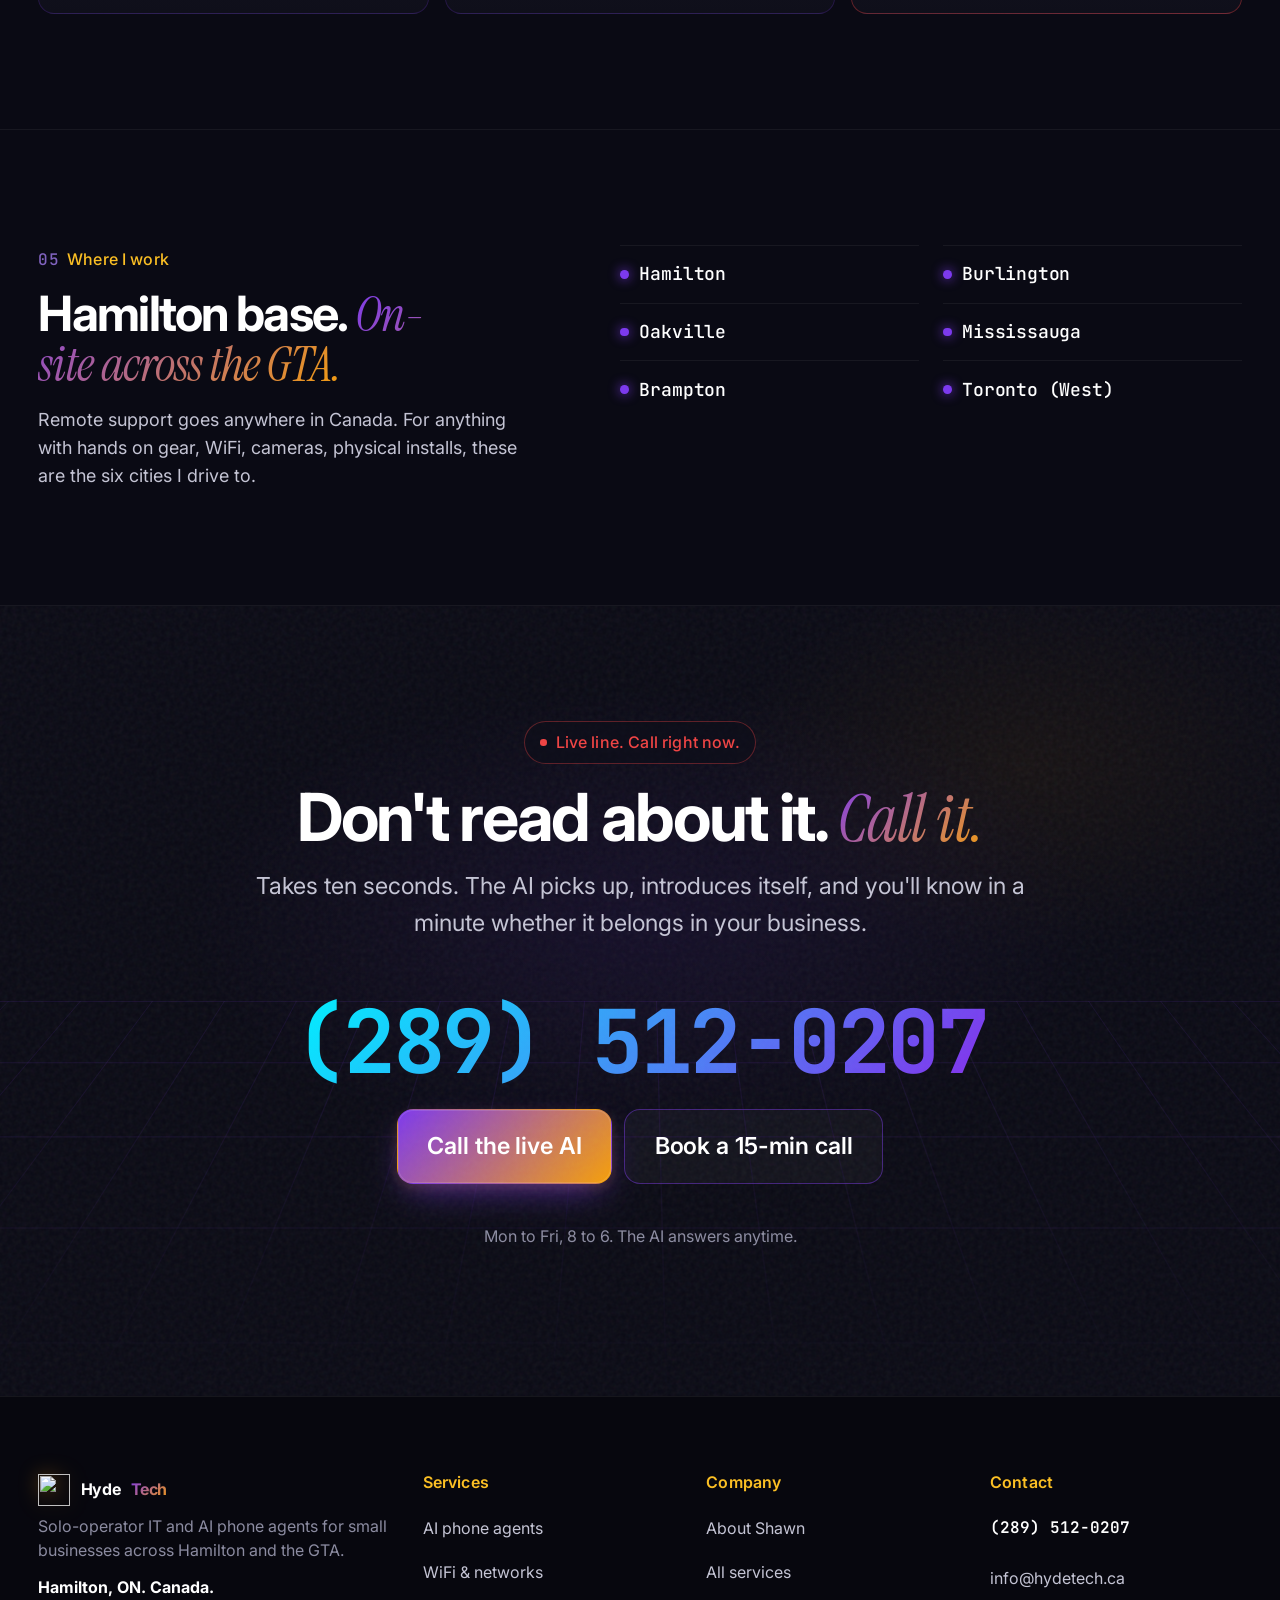
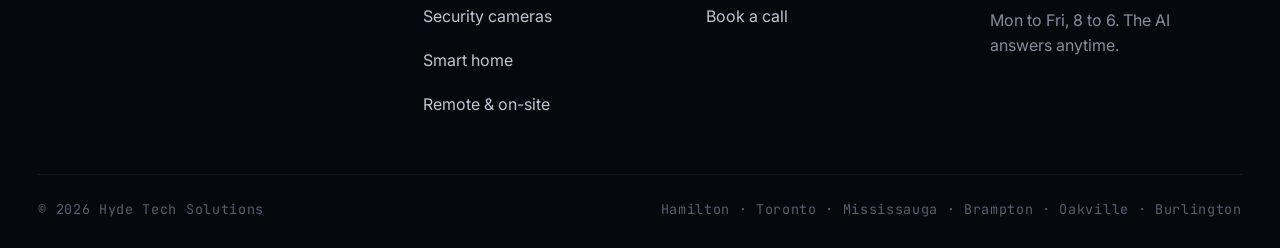
==== commit 0c9c59af: "v6.2: top-10 research moves - grain, bigger H1, italic voice, parallax tilt, editorial step rhythm, " ====
--- a/index.html
+++ b/index.html
@@ -17,7 +17,7 @@
 
   <link rel="preconnect" href="https://fonts.googleapis.com">
   <link rel="preconnect" href="https://fonts.gstatic.com" crossorigin>
-  <link rel="stylesheet" href="https://fonts.googleapis.com/css2?family=Inter:wght@400;500;600;700;800&family=Instrument+Serif:ital@0;1&family=JetBrains+Mono:wght@400;500;600;700&display=swap">
+  <link rel="stylesheet" href="https://fonts.googleapis.com/css2?family=Inter:wght@400;500;600;700&family=Instrument+Serif:ital@1&family=JetBrains+Mono:wght@500&display=swap">
 
   <link rel="stylesheet" href="css/tokens.css">
   <link rel="stylesheet" href="css/site.css">
@@ -90,11 +90,11 @@
   <main id="main">
 
     <!-- HERO -->
-    <section class="hero">
+    <section class="hero has-grain">
       <div class="grid-floor" aria-hidden="true"></div>
       <div class="container">
 
-        <span class="hero-eyebrow">Hamilton, Ontario. On-site across the GTA.</span>
+        <span class="hero-eyebrow"><span class="accent">Hamilton, Ontario.</span>&nbsp;&nbsp;On-site across the GTA.</span>
 
         <div class="hero-logo">
           <img src="https://raw.githubusercontent.com/shawnhyd3-crypto/hyde-tech-assets/master/hyde-tech-logo.png" alt="Hyde Tech Solutions" width="160" height="160" fetchpriority="high">
@@ -107,7 +107,7 @@
         </h1>
 
         <p class="sub">
-          I build AI phone agents that pick up every call, book the job, and text you the details. I also run the WiFi, cameras, and everyday tech that small shops need. One person, flat rates, no ticket queue.
+          I build AI phone agents that pick up <em class="accent" style="color:var(--gold-400);">every call</em>, book the job, and text you the details. I also run the WiFi, cameras, and everyday tech that small shops need. One person, flat rates, no ticket queue.
         </p>
 
         <!-- THE CALL: live AI transcript -->
@@ -216,20 +216,20 @@
           <h2>From first call to first job. <span class="grad-text">Four steps.</span></h2>
         </header>
         <div class="steps">
-          <div class="step reveal" data-step="01">
-            <h3>Call the demo</h3>
-            <p>Dial the number up top. The AI picks up. That's the same system I'd build for you.</p>
-          </div>
-          <div class="step reveal" data-step="02">
-            <h3>Fifteen-minute call</h3>
+          <div class="step reveal" data-step="001 ↳ CALL THE DEMO">
+            <h3>Dial the number up top</h3>
+            <p>The AI picks up. That's the same system I'd build for you.</p>
+          </div>
+          <div class="step reveal" data-step="002 ↳ FIFTEEN MIN">
+            <h3>Quick call with me</h3>
             <p>We talk services, pricing, after-hours rules. I write the script from what you tell me and how your real calls go.</p>
           </div>
-          <div class="step reveal" data-step="03">
-            <h3>Test line up in 48 hours</h3>
-            <p>You test it before the public number forwards. We tweak until it sounds right.</p>
-          </div>
-          <div class="step reveal" data-step="04">
-            <h3>Forward or port your number</h3>
+          <div class="step reveal" data-step="003 ↳ 48 HOURS">
+            <h3>Test line goes up</h3>
+            <p>You test it before your public number forwards. We tweak until it sounds right.</p>
+          </div>
+          <div class="step reveal" data-step="004 ↳ LIVE">
+            <h3>Forward or port</h3>
             <p>Whichever you prefer. The AI's live. You stop missing jobs.</p>
           </div>
         </div>
@@ -285,7 +285,7 @@
     </section>
 
     <!-- FINAL CTA -->
-    <section class="cta-final">
+    <section class="cta-final has-grain">
       <div class="grid-floor" aria-hidden="true" style="opacity:0.5;"></div>
       <div class="container">
         <div class="cta-wrap">
--- a/css/tokens.css
+++ b/css/tokens.css
@@ -75,9 +75,10 @@
   --step-3:    clamp(1.875rem, 1.7rem + 0.88vw, 2.5rem);
   --step-4:    clamp(2.25rem, 2rem + 1.3vw, 3.25rem);
   --step-5:    clamp(2.75rem, 2.3rem + 2.3vw, 4.75rem);
-  --step-hero: clamp(3rem, 2rem + 7.5vw, 8rem);
+  --step-hero: clamp(3.5rem, 2rem + 10vw, 9.5rem);      /* 56-152px — oversized, 2026 default */
   --step-mega: clamp(4rem, 2rem + 12vw, 12rem);
   --step-phone:clamp(2.5rem, 1.6rem + 5.5vw, 5.5rem);
+  --step-stat: clamp(3.5rem, 2rem + 8vw, 7rem);         /* big stats set in display weight */
 
   /* ----- Fonts -----
      Inter body, Instrument Serif italic for expressive accents. Mono only inside
--- a/css/site.css
+++ b/css/site.css
@@ -52,15 +52,30 @@
   .grid-floor::before { animation: none; }
 }
 
-/* Noise overlay — subtle film grain */
+/* Noise overlay — subtle film grain.
+   Research shows every premium 2026 site runs 3-5% grain on gradients to kill
+   banding and add "film" quality. Fixed overlay for whole-page texture, plus
+   .has-grain utility for per-surface application (hero, cards, CTA bands). */
 .noise {
   position: fixed;
   inset: 0;
   z-index: 1;
   pointer-events: none;
-  opacity: 0.035;
+  opacity: 0.045;
   mix-blend-mode: overlay;
   background-image: url("data:image/svg+xml;utf8,<svg viewBox='0 0 200 200' xmlns='http://www.w3.org/2000/svg'><filter id='n'><feTurbulence type='fractalNoise' baseFrequency='0.9' numOctaves='3' stitchTiles='stitch'/></filter><rect width='100%' height='100%' filter='url(%23n)'/></svg>");
+}
+
+.has-grain { position: relative; isolation: isolate; }
+.has-grain::after {
+  content: "";
+  position: absolute;
+  inset: 0;
+  pointer-events: none;
+  opacity: 0.06;
+  mix-blend-mode: overlay;
+  background-image: url("data:image/svg+xml;utf8,<svg viewBox='0 0 200 200' xmlns='http://www.w3.org/2000/svg'><filter id='n'><feTurbulence type='fractalNoise' baseFrequency='0.85' numOctaves='2' stitchTiles='stitch'/></filter><rect width='100%' height='100%' filter='url(%23n)'/></svg>");
+  z-index: 1;
 }
 
 /* ============================================================
@@ -275,6 +290,8 @@
   overflow: clip;
   isolation: isolate;
   text-align: center;
+  perspective: 1200px;
+  perspective-origin: 50% 40%;
 }
 
 .hero-eyebrow {
@@ -340,12 +357,12 @@
 }
 
 .hero h1 {
-  max-width: 14ch;
+  max-width: 15ch;
   margin-inline: auto;
   margin-block-end: 1.5rem;
   font-size: var(--step-hero);
-  line-height: 0.98;
-  letter-spacing: -0.045em;
+  line-height: 0.92;
+  letter-spacing: -0.055em;
   font-weight: 700;
   color: var(--text-primary);
 }
@@ -430,9 +447,9 @@
    ============================================================ */
 .the-call {
   position: relative;
-  max-width: 700px;
+  max-width: 720px;
   margin: clamp(3rem, 6vw, 5rem) auto clamp(2rem, 4vw, 3rem);
-  background: linear-gradient(180deg, rgba(26, 26, 46, 0.85) 0%, rgba(15, 15, 26, 0.95) 100%);
+  background: linear-gradient(180deg, rgba(26, 26, 46, 0.88) 0%, rgba(15, 15, 26, 0.95) 100%);
   border: 1px solid var(--border-hi);
   border-radius: var(--radius-xl);
   box-shadow:
@@ -444,6 +461,27 @@
   text-align: left;
   isolation: isolate;
   backdrop-filter: blur(20px);
+  /* Mouse-parallax tilt — 3deg max, driven from JS via --tx/--ty */
+  --tx: 0deg; --ty: 0deg;
+  transform: rotateX(var(--tx)) rotateY(var(--ty));
+  transform-style: preserve-3d;
+  transition: transform 400ms var(--ease-out);
+  will-change: transform;
+}
+/* Per-surface grain for the card */
+.the-call::after {
+  content: "";
+  position: absolute;
+  inset: 0;
+  pointer-events: none;
+  opacity: 0.07;
+  mix-blend-mode: overlay;
+  background-image: url("data:image/svg+xml;utf8,<svg viewBox='0 0 200 200' xmlns='http://www.w3.org/2000/svg'><filter id='n'><feTurbulence type='fractalNoise' baseFrequency='0.9' numOctaves='2' stitchTiles='stitch'/></filter><rect width='100%' height='100%' filter='url(%23n)'/></svg>");
+  border-radius: inherit;
+  z-index: 2;
+}
+@media (prefers-reduced-motion: reduce) {
+  .the-call { transition: none; transform: none !important; }
 }
 .the-call::before {
   content: "";
@@ -766,22 +804,25 @@
   background: rgba(26, 26, 46, 0.6);
   border: 1px solid var(--hairline);
   border-radius: var(--radius-l);
-  padding: 1.5rem;
+  padding: 1.75rem 1.5rem;
   display: flex;
   flex-direction: column;
   gap: 0.5rem;
-}
+  position: relative;
+}
+/* Numbered editorial rhythm — Vapi/Retell style. Mono counter at top,
+   gold, with a hairline rule beneath. Turns steps into a magazine spread. */
 .step::before {
   content: attr(data-step);
   font-family: var(--font-mono);
-  font-size: var(--step-3);
-  font-weight: 800;
-  background: var(--grad-brand);
-  -webkit-background-clip: text;
-  background-clip: text;
-  color: transparent;
+  font-size: var(--step--1);
+  font-weight: 500;
+  color: var(--gold-500);
+  letter-spacing: 0.08em;
   line-height: 1;
-  margin-block-end: 0.75rem;
+  margin-block-end: 1rem;
+  padding-block-end: 0.85rem;
+  border-block-end: 1px solid var(--hairline);
 }
 .step h3 { font-size: var(--step-1); color: var(--text-primary); }
 .step p { color: var(--text-secondary); font-size: var(--step--1); max-width: none; }
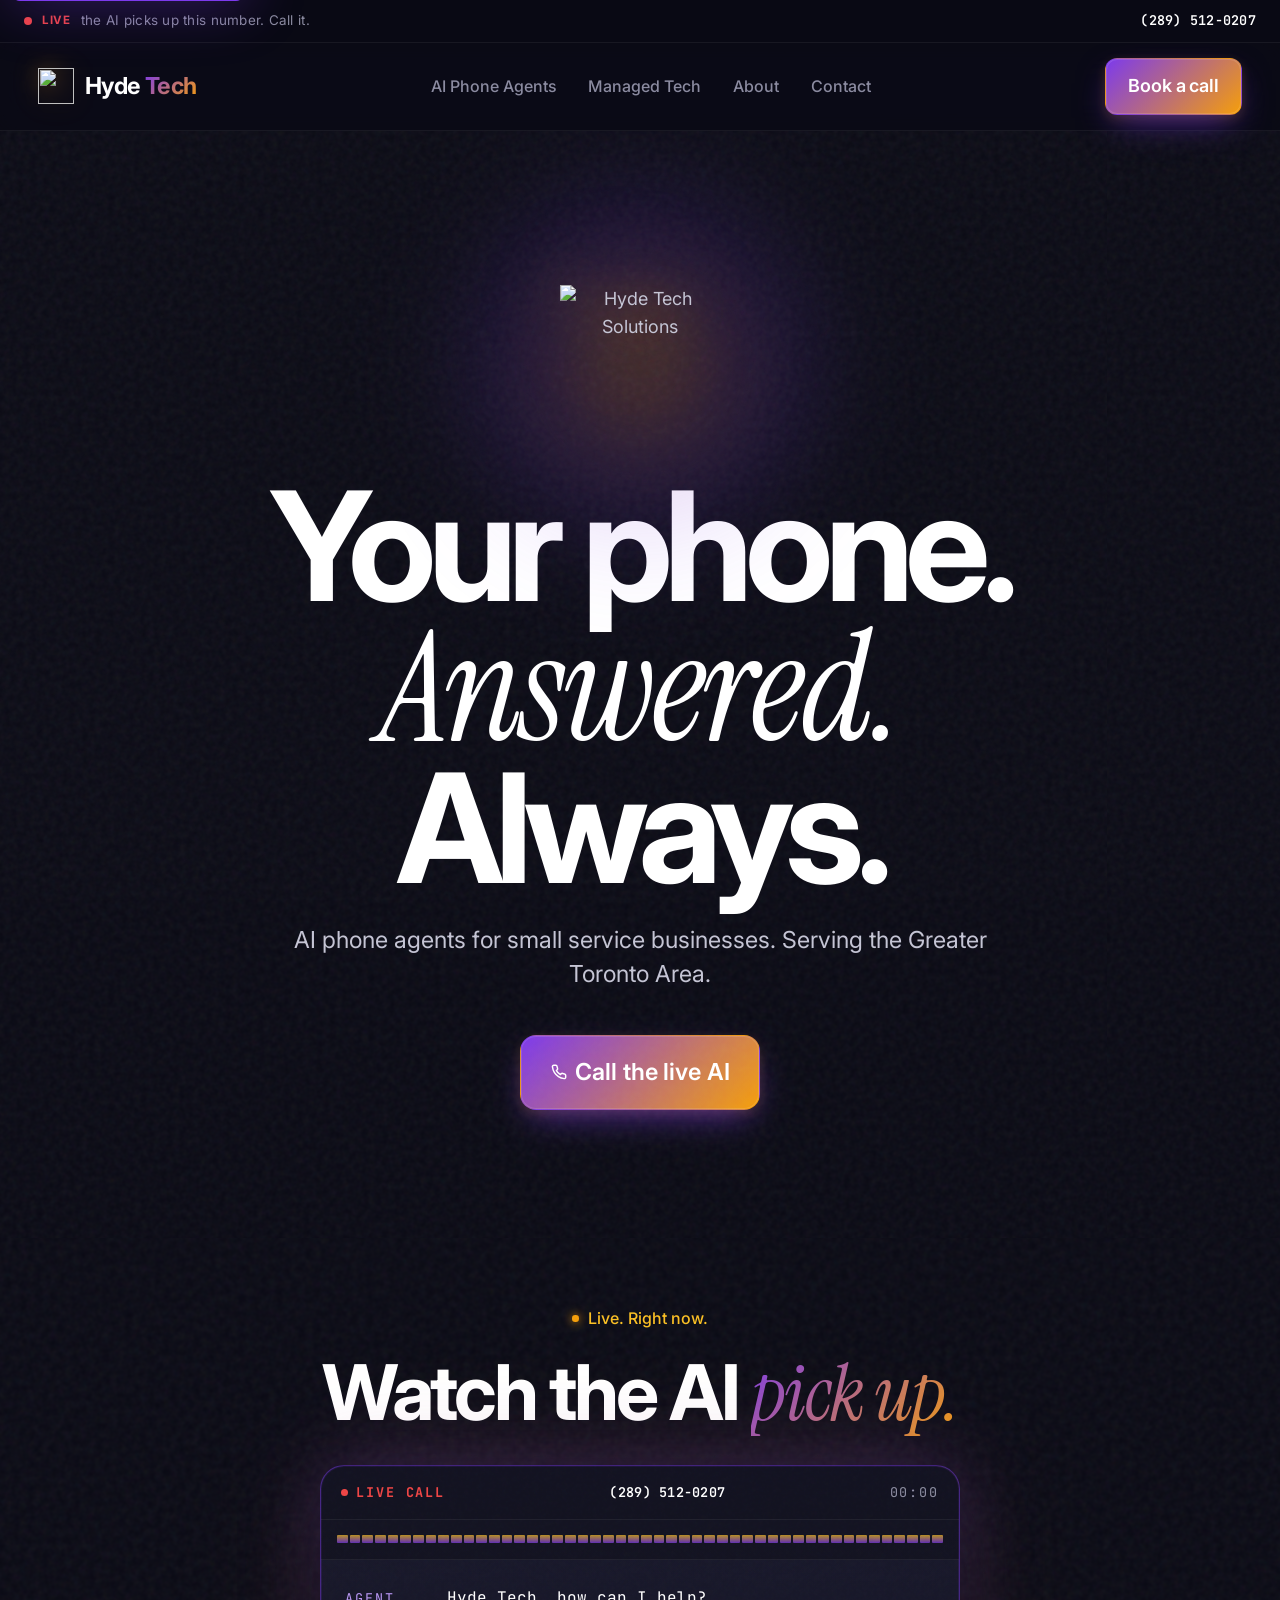
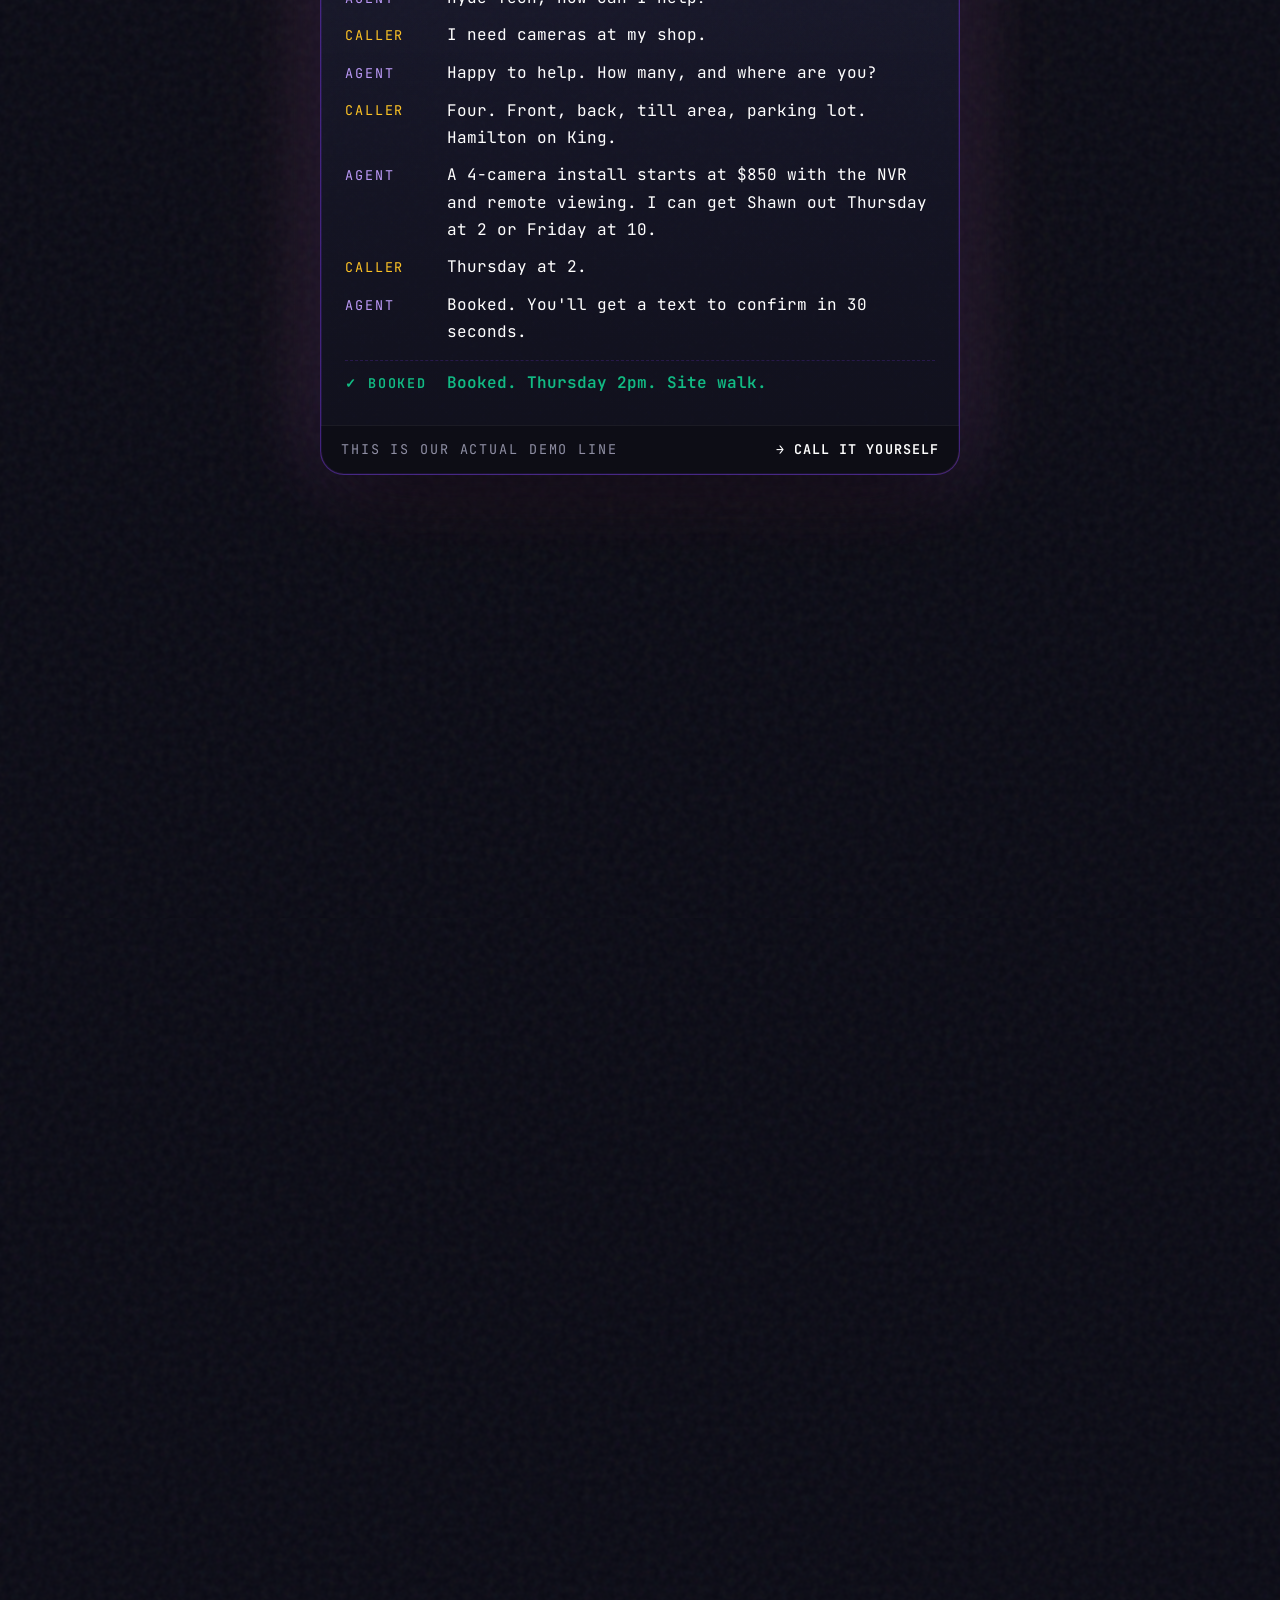
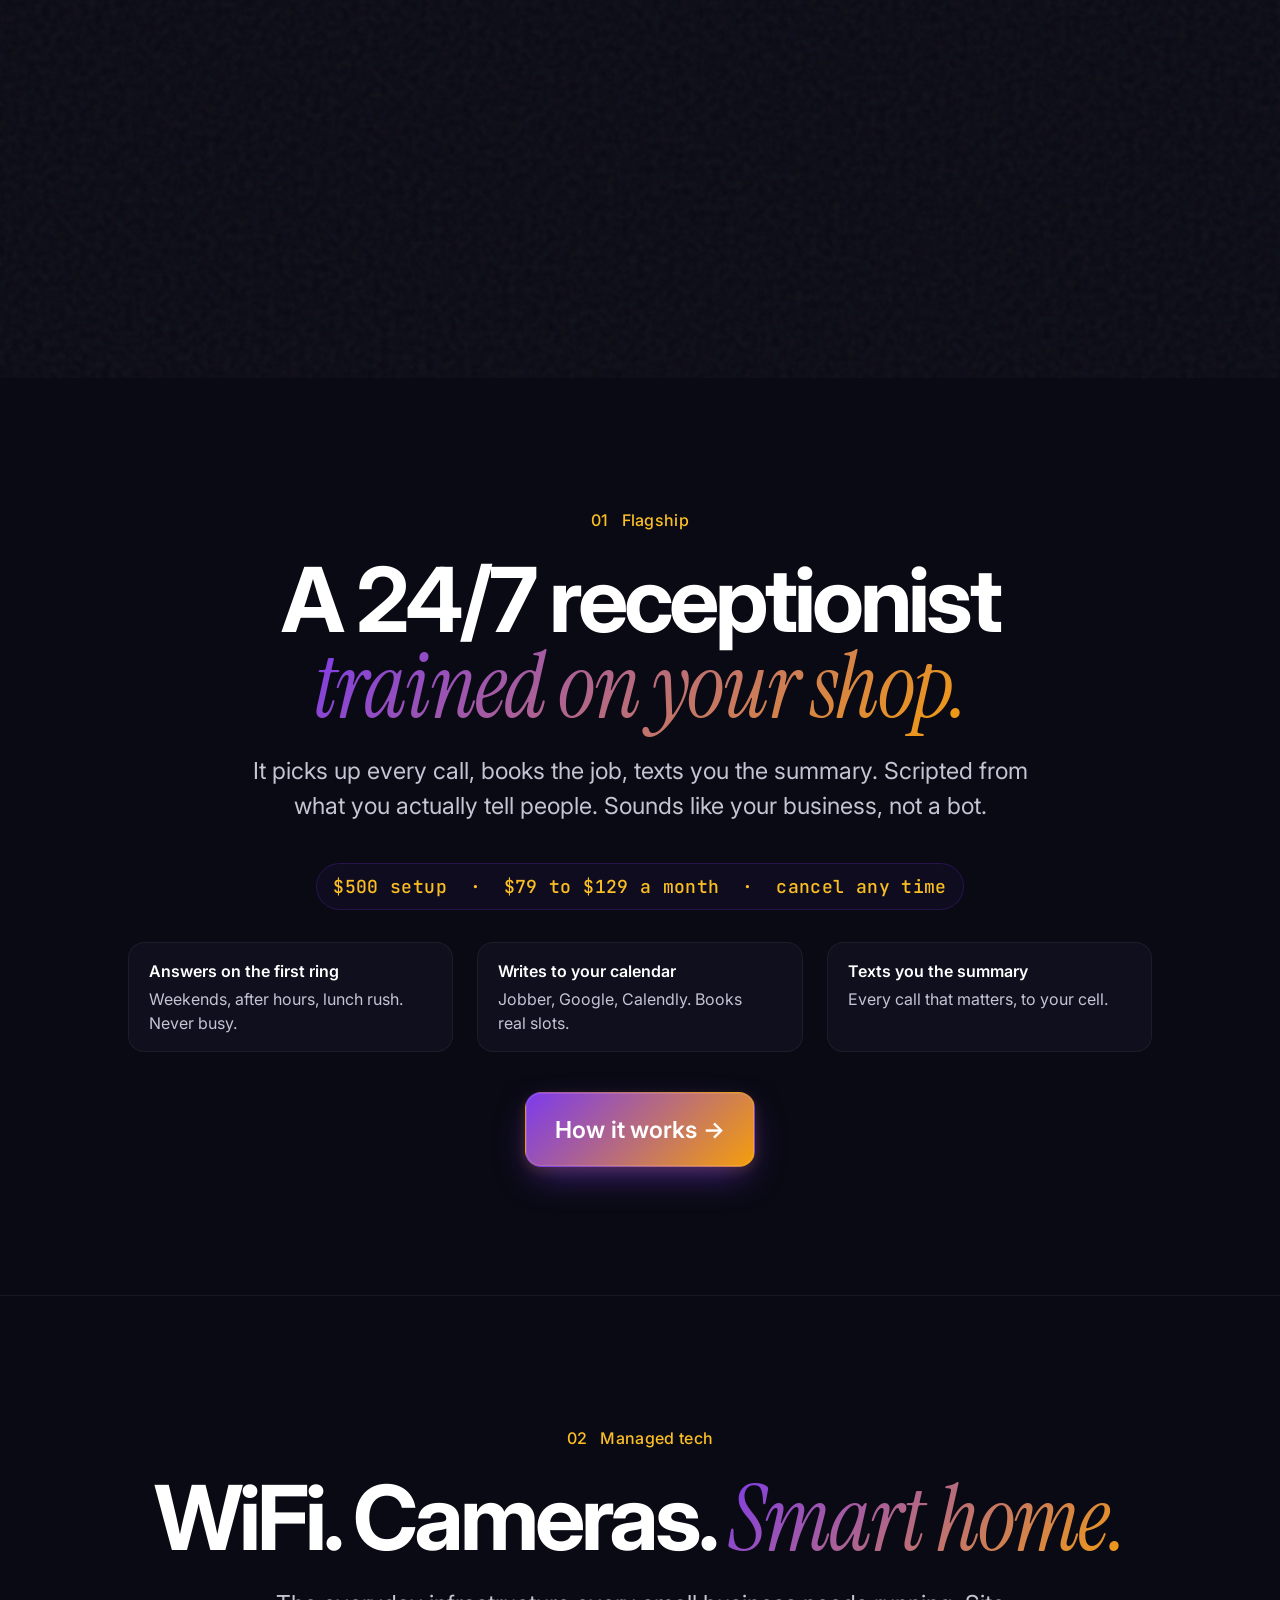
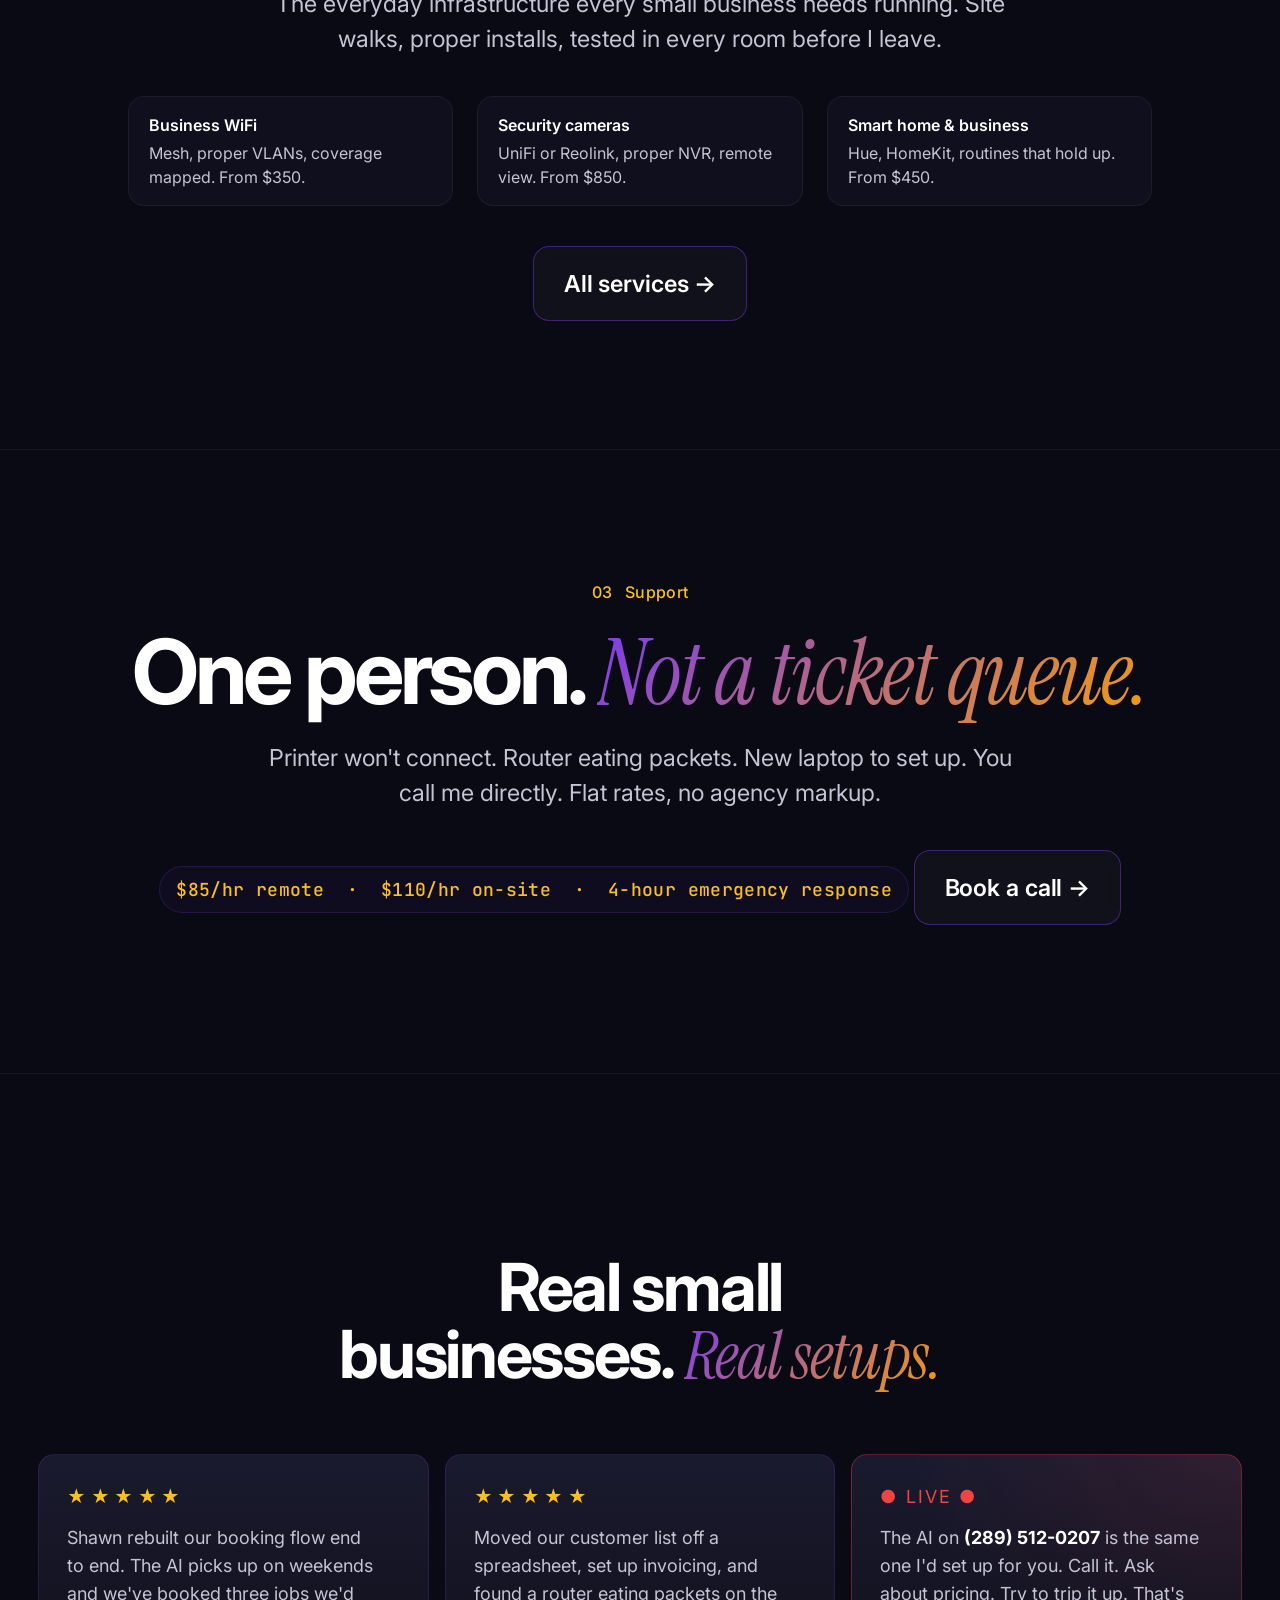
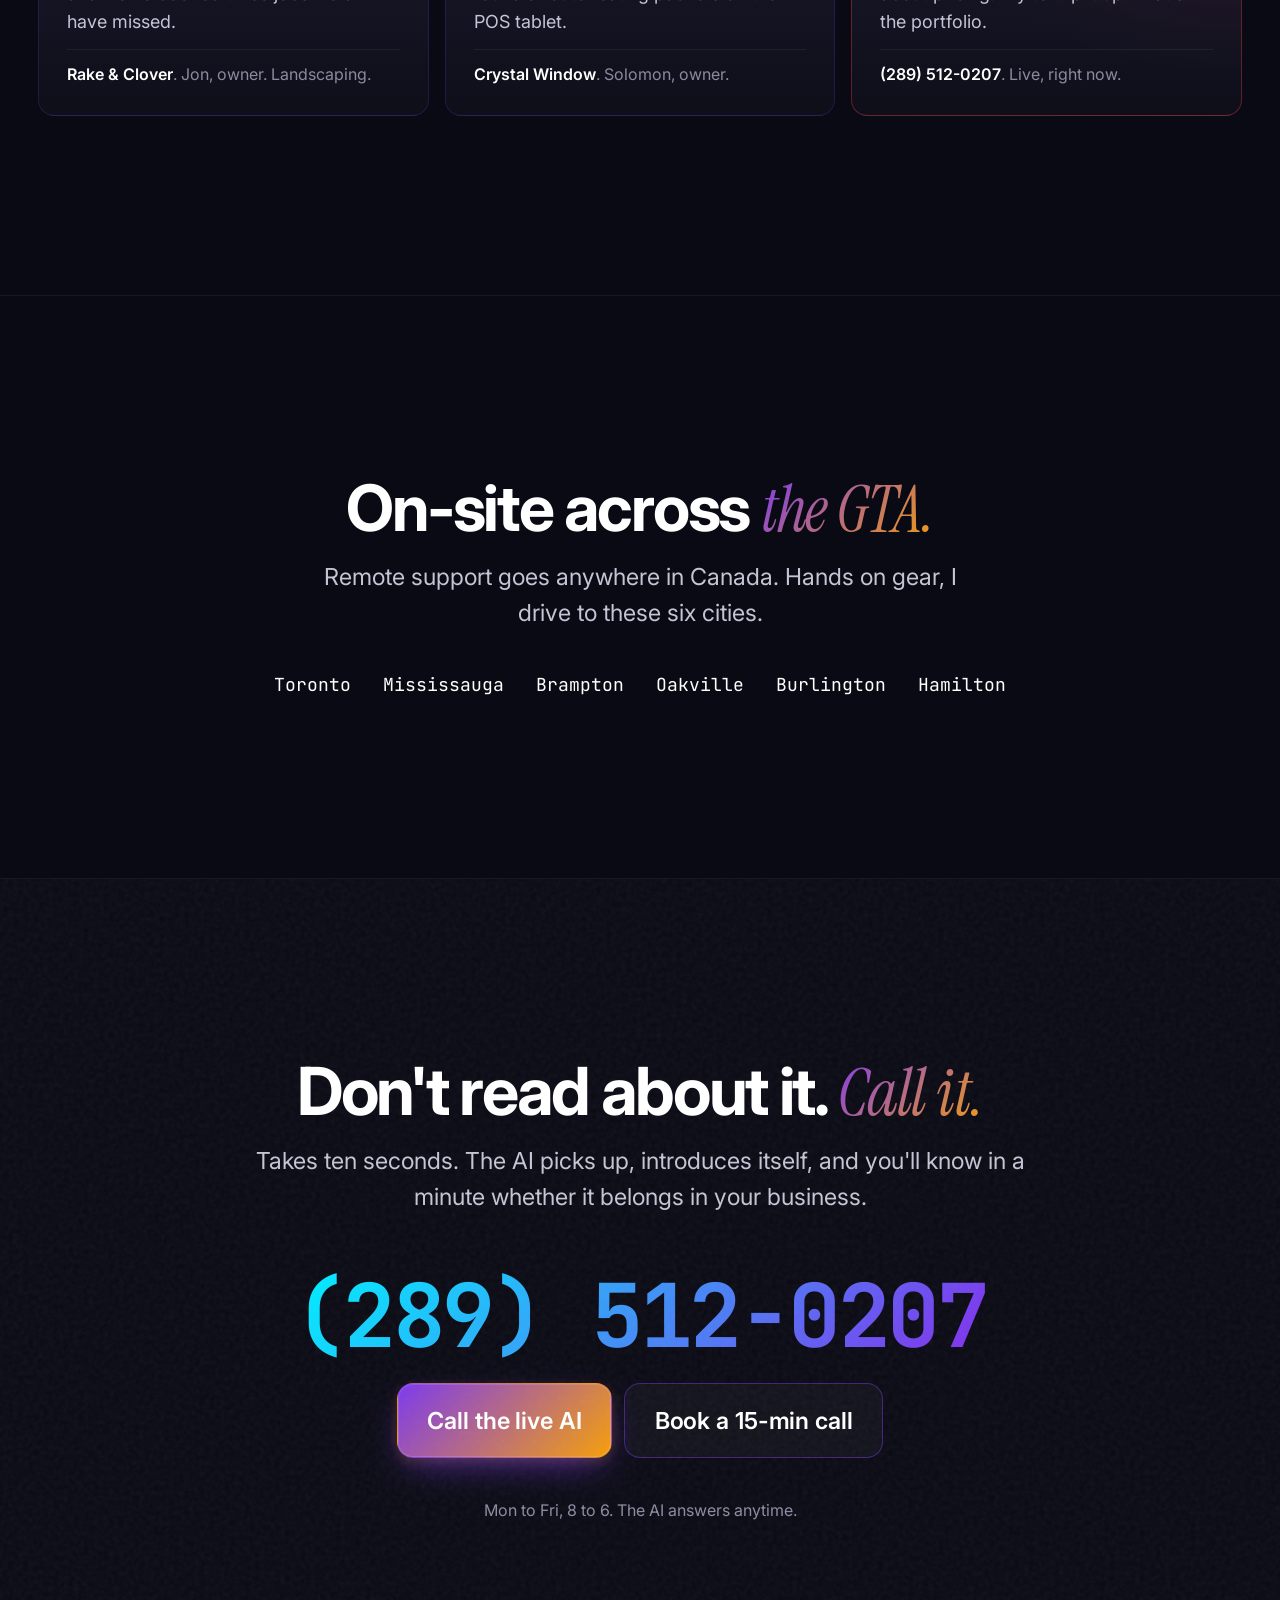
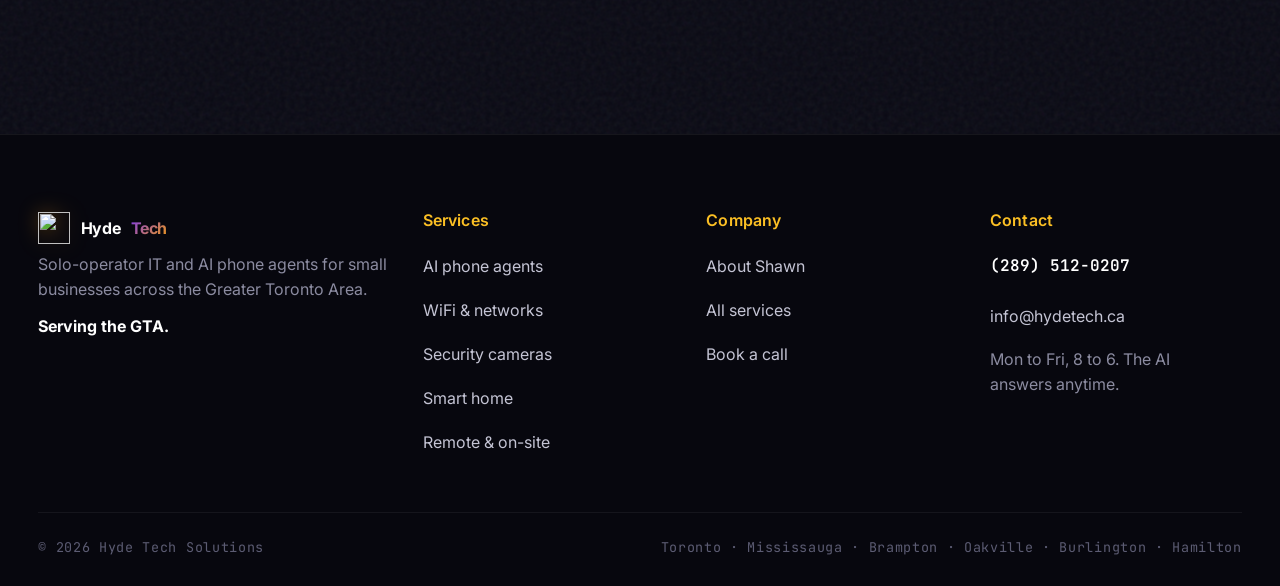
==== commit cddd8d29: "v7: Apple-tier overhaul - stripped hero, sticky-scroll call section, 3 big features, GTA-generic loc" ====
--- a/index.html
+++ b/index.html
@@ -5,12 +5,12 @@
   <meta name="viewport" content="width=device-width,initial-scale=1,viewport-fit=cover">
 
   <title>Hyde Tech Solutions — Your phone. Answered. Always.</title>
-  <meta name="description" content="We build AI phone agents that pick up every call and book the job. We also run the WiFi, cameras, and everyday tech that small shops need. Based in Hamilton, on-site across the GTA. Call the demo at (289) 512-0207.">
+  <meta name="description" content="AI phone agents that pick up every call and book the job. Plus the WiFi, cameras, and everyday tech that small shops need. Serving the GTA. Call the demo: (289) 512-0207.">
   <meta name="theme-color" content="#0F0F1A">
 
   <meta name="robots" content="noindex, nofollow">
   <meta property="og:title" content="Hyde Tech Solutions. Your phone, answered, always.">
-  <meta property="og:description" content="AI phone agents that pick up every call. Plus WiFi, cameras, and the tech that keeps small shops moving. Call the demo: (289) 512-0207.">
+  <meta property="og:description" content="AI phone agents for small businesses across the GTA. Hear the live demo: (289) 512-0207.">
   <meta property="og:type" content="website">
   <meta property="og:url" content="https://hydetech.ca/">
   <meta property="og:image" content="https://raw.githubusercontent.com/shawnhyd3-crypto/hyde-tech-assets/master/hyde-tech-logo.png">
@@ -35,8 +35,8 @@
         "url": "https://hydetech.ca/",
         "telephone": "+1-289-512-0207",
         "email": "info@hydetech.ca",
-        "areaServed": ["Hamilton", "Toronto", "Mississauga", "Brampton", "Oakville", "Burlington"],
-        "address": { "@type": "PostalAddress", "addressLocality": "Hamilton", "addressRegion": "ON", "addressCountry": "CA" },
+        "areaServed": ["Toronto", "Mississauga", "Brampton", "Oakville", "Burlington", "Hamilton"],
+        "address": { "@type": "PostalAddress", "addressRegion": "ON", "addressCountry": "CA" },
         "priceRange": "$$",
         "serviceType": [
           "AI phone agent setup",
@@ -80,7 +80,6 @@
         <a href="contact/">Contact</a>
       </nav>
       <div class="header-cta">
-        <a class="btn btn-live" href="tel:+12895120207" aria-label="Call (289) 512-0207"><span class="pulse" aria-hidden="true"></span>Hear the AI</a>
         <a class="btn btn-primary" href="contact/">Book a call</a>
         <button class="nav-toggle" type="button" aria-expanded="false" aria-controls="site-nav" aria-label="Toggle menu"><span></span><span></span><span></span></button>
       </div>
@@ -89,12 +88,9 @@
 
   <main id="main">
 
-    <!-- HERO -->
+    <!-- HERO: stripped to essentials. Logo, H1, sub, one CTA. -->
     <section class="hero has-grain">
-      <div class="grid-floor" aria-hidden="true"></div>
-      <div class="container">
-
-        <span class="hero-eyebrow"><span class="accent">Hamilton, Ontario.</span>&nbsp;&nbsp;On-site across the GTA.</span>
+      <div class="container">
 
         <div class="hero-logo">
           <img src="https://raw.githubusercontent.com/shawnhyd3-crypto/hyde-tech-assets/master/hyde-tech-logo.png" alt="Hyde Tech Solutions" width="160" height="160" fetchpriority="high">
@@ -102,146 +98,101 @@
 
         <h1>
           <span class="line">Your phone.</span>
-          <span class="line">Answered.</span>
-          <span class="line"><span class="glitch-ai" data-text="Al">Al</span>ways.</span>
+          <span class="line"><span class="accent">Answered.</span></span>
+          <span class="line">Always.</span>
         </h1>
 
         <p class="sub">
-          I build AI phone agents that pick up <em class="accent" style="color:var(--gold-400);">every call</em>, book the job, and text you the details. I also run the WiFi, cameras, and everyday tech that small shops need. One person, flat rates, no ticket queue.
+          AI phone agents for small service businesses. Serving the Greater Toronto Area.
         </p>
-
-        <!-- THE CALL: live AI transcript -->
-        <div class="the-call" role="region" aria-label="Live AI phone agent demo">
-          <div class="the-call__head">
-            <span class="live"><span class="dot" aria-hidden="true"></span>LIVE CALL</span>
-            <span class="num">(289) 512-0207</span>
-            <span class="timer" id="call-timer">00:00</span>
-          </div>
-          <div class="the-call__wave" aria-hidden="true">
-            <span></span><span></span><span></span><span></span><span></span><span></span><span></span><span></span>
-            <span></span><span></span><span></span><span></span><span></span><span></span><span></span><span></span>
-            <span></span><span></span><span></span><span></span><span></span><span></span><span></span><span></span>
-            <span></span><span></span><span></span><span></span><span></span><span></span><span></span><span></span>
-            <span></span><span></span><span></span><span></span><span></span><span></span><span></span><span></span>
-            <span></span><span></span><span></span><span></span><span></span><span></span><span></span><span></span>
-          </div>
-          <div class="the-call__body" id="call-body" aria-live="polite"></div>
-          <div class="the-call__foot">
-            <span>this is our actual demo line</span>
-            <a class="call-link" href="tel:+12895120207">→ Call it yourself</a>
-          </div>
-        </div>
 
         <div class="hero-ctas">
           <a class="btn btn-primary btn-xl" href="tel:+12895120207">
             <svg width="16" height="16" viewBox="0 0 24 24" fill="none" stroke="currentColor" stroke-width="2.2" stroke-linecap="round" stroke-linejoin="round" aria-hidden="true"><path d="M22 16.92v3a2 2 0 0 1-2.18 2 19.8 19.8 0 0 1-8.63-3.07 19.5 19.5 0 0 1-6-6A19.8 19.8 0 0 1 2.12 4.18 2 2 0 0 1 4.11 2h3a2 2 0 0 1 2 1.72 12.8 12.8 0 0 0 .7 2.81 2 2 0 0 1-.45 2.11L8.09 9.91a16 16 0 0 0 6 6l1.27-1.27a2 2 0 0 1 2.11-.45 12.8 12.8 0 0 0 2.81.7A2 2 0 0 1 22 16.92z"/></svg>
-            Call the live AI. (289) 512-0207
+            Call the live AI
           </a>
-          <a class="btn btn-outline btn-xl" href="ai-phone-agents/">How it works →</a>
-        </div>
-
-      </div>
-    </section>
-
-    <!-- SERVICES -->
-    <section class="services" id="services">
-      <div class="container">
-        <header class="section-head">
-          <span class="eyebrow"><span class="num">02</span>&nbsp;&nbsp;What I do</span>
-          <h2>The AI agent is the new thing. <span class="grad-text">The rest keeps the shop running.</span></h2>
-          <p>The phone agent handles the calls you can't. WiFi, cameras, smart-home setups, and the ad-hoc stuff, that's just what every small business needs and nobody wants to think about.</p>
-        </header>
-
-        <div class="svc-grid">
-
-          <article class="svc-card svc-card--flagship reveal">
-            <div>
-              <span class="tag">Flagship · New for 2026</span>
-              <h3>An AI receptionist that picks up every time. Books the job. Texts you the summary.</h3>
-              <p>Trained on your services, your pricing, your hours. It sounds like your business because it's scripted from what you actually tell people. Weekends, after hours, lunch rush, doesn't matter. It picks up.</p>
-              <p class="mono" style="color:var(--gold-400); margin-block-start:1rem; font-size:var(--step--1); letter-spacing:0.02em;">$500 setup. $79 to $129 a month. Cancel any time.</p>
+        </div>
+
+      </div>
+    </section>
+
+    <!-- THE CALL: its own sticky-scroll section. The product playing out. -->
+    <section class="call-section has-grain" aria-label="Live AI phone agent demo">
+      <div class="call-sticky">
+        <div class="call-section__inner">
+          <span class="call-section__eyebrow">Live. Right now.</span>
+          <h2 class="call-section__title">Watch the AI <span class="accent">pick up.</span></h2>
+
+          <div class="the-call">
+            <div class="the-call__head">
+              <span class="live"><span class="dot" aria-hidden="true"></span>LIVE CALL</span>
+              <span class="num">(289) 512-0207</span>
+              <span class="timer" id="call-timer">00:00</span>
             </div>
-            <aside class="flagship-cta">
-              <small style="color:var(--text-muted); font-size:var(--step--1);">Live demo, no signup</small>
-              <a class="phone-big" href="tel:+12895120207">(289) 512-0207</a>
-              <span class="muted" style="font-size:var(--step--1);">Call it. Interrupt it. Try to break it.</span>
-              <a class="btn btn-primary" href="ai-phone-agents/" style="margin-block-start:0.5rem;">How it works →</a>
-            </aside>
-          </article>
-
-          <article class="svc-card reveal">
-            <span class="tag">Networks &amp; WiFi</span>
-            <h3>Business WiFi that stops dropping.</h3>
-            <p>Site walk, proper mesh, VLANs for staff, guest, and POS. Coverage tested in every room before I leave.</p>
-            <span class="price">From $350 site survey</span>
-          </article>
-
-          <article class="svc-card reveal">
-            <span class="tag">Security cameras</span>
-            <h3>Cameras that actually record.</h3>
-            <p>UniFi or Reolink, NVR sized for your retention, remote view set up and tested. Motion zones tuned so alerts aren't junk.</p>
-            <span class="price">From $850 for a 4-cam install</span>
-          </article>
-
-          <article class="svc-card reveal">
-            <span class="tag">Smart home &amp; business</span>
-            <h3>Setups that survive a power blip.</h3>
-            <p>Hue, HomeKit, Lutron, smart locks. Routines that hold up. A printed cheat-sheet for your team.</p>
-            <span class="price">From $450 half-day</span>
-          </article>
-
-          <article class="svc-card reveal">
-            <span class="tag">Support</span>
-            <h3>The thing that broke on Tuesday.</h3>
-            <p>Printer won't connect. Router eating packets. New laptop to set up. Solo rates. Pick up the phone.</p>
-            <span class="price">$85/hr remote. $110/hr on-site.</span>
-          </article>
-
-          <article class="svc-card reveal">
-            <span class="tag">Migrations</span>
-            <h3>Off the spreadsheet, into the right tool.</h3>
-            <p>Jobber setup. Client imports. Invoicing flows. Google Workspace. Done it for landscapers, cleaners, window services.</p>
-            <span class="price">Scoped. Usually $250 to $1,500.</span>
-          </article>
-
-        </div>
-      </div>
-    </section>
-
-    <!-- HOW IT WORKS -->
-    <section class="how">
-      <div class="container">
-        <header class="section-head">
-          <span class="eyebrow"><span class="num">03</span>&nbsp;&nbsp;How it goes</span>
-          <h2>From first call to first job. <span class="grad-text">Four steps.</span></h2>
-        </header>
-        <div class="steps">
-          <div class="step reveal" data-step="001 ↳ CALL THE DEMO">
-            <h3>Dial the number up top</h3>
-            <p>The AI picks up. That's the same system I'd build for you.</p>
+            <div class="the-call__wave" aria-hidden="true">
+              <span></span><span></span><span></span><span></span><span></span><span></span><span></span><span></span>
+              <span></span><span></span><span></span><span></span><span></span><span></span><span></span><span></span>
+              <span></span><span></span><span></span><span></span><span></span><span></span><span></span><span></span>
+              <span></span><span></span><span></span><span></span><span></span><span></span><span></span><span></span>
+              <span></span><span></span><span></span><span></span><span></span><span></span><span></span><span></span>
+              <span></span><span></span><span></span><span></span><span></span><span></span><span></span><span></span>
+            </div>
+            <div class="the-call__body" id="call-body" aria-live="polite"></div>
+            <div class="the-call__foot">
+              <span>this is our actual demo line</span>
+              <a class="call-link" href="tel:+12895120207">→ Call it yourself</a>
+            </div>
           </div>
-          <div class="step reveal" data-step="002 ↳ FIFTEEN MIN">
-            <h3>Quick call with me</h3>
-            <p>We talk services, pricing, after-hours rules. I write the script from what you tell me and how your real calls go.</p>
-          </div>
-          <div class="step reveal" data-step="003 ↳ 48 HOURS">
-            <h3>Test line goes up</h3>
-            <p>You test it before your public number forwards. We tweak until it sounds right.</p>
-          </div>
-          <div class="step reveal" data-step="004 ↳ LIVE">
-            <h3>Forward or port</h3>
-            <p>Whichever you prefer. The AI's live. You stop missing jobs.</p>
-          </div>
-        </div>
+
+        </div>
+      </div>
+    </section>
+
+    <!-- THREE BIG FEATURES -->
+    <section class="feature reveal">
+      <div class="container">
+        <span class="f-tag">01&nbsp;&nbsp;&nbsp;Flagship</span>
+        <h2>A 24/7 receptionist <span class="accent">trained on your shop.</span></h2>
+        <p class="f-sub">It picks up every call, books the job, texts you the summary. Scripted from what you actually tell people. Sounds like your business, not a bot.</p>
+        <span class="f-price">$500 setup&nbsp;&nbsp;·&nbsp;&nbsp;$79 to $129 a month&nbsp;&nbsp;·&nbsp;&nbsp;cancel any time</span>
+        <ul class="f-bullets">
+          <li><strong>Answers on the first ring</strong>Weekends, after hours, lunch rush. Never busy.</li>
+          <li><strong>Writes to your calendar</strong>Jobber, Google, Calendly. Books real slots.</li>
+          <li><strong>Texts you the summary</strong>Every call that matters, to your cell.</li>
+        </ul>
+        <a class="btn btn-primary btn-xl" href="ai-phone-agents/">How it works →</a>
+      </div>
+    </section>
+
+    <section class="feature reveal">
+      <div class="container">
+        <span class="f-tag">02&nbsp;&nbsp;&nbsp;Managed tech</span>
+        <h2>WiFi. Cameras. <span class="accent">Smart home.</span></h2>
+        <p class="f-sub">The everyday infrastructure every small business needs running. Site walks, proper installs, tested in every room before I leave.</p>
+        <ul class="f-bullets">
+          <li><strong>Business WiFi</strong>Mesh, proper VLANs, coverage mapped. From $350.</li>
+          <li><strong>Security cameras</strong>UniFi or Reolink, proper NVR, remote view. From $850.</li>
+          <li><strong>Smart home &amp; business</strong>Hue, HomeKit, routines that hold up. From $450.</li>
+        </ul>
+        <a class="btn btn-outline btn-xl" href="services/">All services →</a>
+      </div>
+    </section>
+
+    <section class="feature reveal">
+      <div class="container">
+        <span class="f-tag">03&nbsp;&nbsp;&nbsp;Support</span>
+        <h2>One person. <span class="accent">Not a ticket queue.</span></h2>
+        <p class="f-sub">Printer won't connect. Router eating packets. New laptop to set up. You call me directly. Flat rates, no agency markup.</p>
+        <span class="f-price">$85/hr remote&nbsp;&nbsp;·&nbsp;&nbsp;$110/hr on-site&nbsp;&nbsp;·&nbsp;&nbsp;4-hour emergency response</span>
+        <a class="btn btn-outline btn-xl" href="contact/">Book a call →</a>
       </div>
     </section>
 
     <!-- PROOF -->
     <section class="proof">
       <div class="container">
-        <header class="section-head">
-          <span class="eyebrow"><span class="num">04</span>&nbsp;&nbsp;Recent work</span>
-          <h2>Real small businesses. <span class="grad-text">Real setups.</span></h2>
+        <header class="section-head" style="text-align:center; margin-inline:auto;">
+          <h2 style="max-width:20ch; margin-inline:auto;">Real small businesses. <span class="grad-text">Real setups.</span></h2>
         </header>
         <div class="proof-grid">
           <article class="review reveal">
@@ -252,44 +203,37 @@
           <article class="review reveal">
             <div class="stars" aria-hidden="true">★★★★★</div>
             <p>Moved our customer list off a spreadsheet, set up invoicing, and found a router eating packets on the POS tablet.</p>
-            <cite><strong>Crystal Window</strong>. Solomon, owner. Hamilton.</cite>
+            <cite><strong>Crystal Window</strong>. Solomon, owner.</cite>
           </article>
           <article class="review review--live reveal">
             <div class="stars" aria-hidden="true">● LIVE ●</div>
-            <p>The AI on <strong style="color:var(--text-primary);">(289) 512-0207</strong> is the same one I'd set up for you. Call it. Ask about pricing. Ask about the service area. Try to trip it up. That's the portfolio.</p>
+            <p>The AI on <strong style="color:var(--text-primary);">(289) 512-0207</strong> is the same one I'd set up for you. Call it. Ask about pricing. Try to trip it up. That's the portfolio.</p>
             <cite><strong><a href="tel:+12895120207" style="color:var(--text-primary);">(289) 512-0207</a></strong>. Live, right now.</cite>
           </article>
         </div>
       </div>
     </section>
 
-    <!-- AREA -->
-    <section class="area">
-      <div class="container">
-        <div class="area-grid">
-          <header>
-            <span style="display:inline-block; font-size:var(--step--1); color:var(--gold-400); margin-block-end:1rem; font-weight:500; letter-spacing:0.01em;"><span class="mono" style="color:var(--purple-400); opacity:0.8;">05</span>&nbsp;&nbsp;Where I work</span>
-            <h2 style="font-size:var(--step-4); max-width:16ch;">Hamilton base. <span class="grad-text">On-site across the GTA.</span></h2>
-            <p style="color:var(--text-secondary); margin-block-start:1rem; max-width:44ch; font-size:var(--step-0); line-height:1.55;">Remote support goes anywhere in Canada. For anything with hands on gear, WiFi, cameras, physical installs, these are the six cities I drive to.</p>
-          </header>
-          <ul class="area-list">
-            <li>Hamilton</li>
-            <li>Burlington</li>
-            <li>Oakville</li>
-            <li>Mississauga</li>
-            <li>Brampton</li>
-            <li>Toronto (West)</li>
-          </ul>
-        </div>
+    <!-- AREA: simpler, centered -->
+    <section class="area" style="text-align:center;">
+      <div class="container">
+        <h2 style="font-size:clamp(2.25rem, 5vw, 4rem); max-width:20ch; margin-inline:auto; margin-block-end:1rem;">On-site across <span class="grad-text">the GTA.</span></h2>
+        <p style="color:var(--text-secondary); margin-inline:auto; max-width:44ch; font-size:var(--step-1); line-height:1.55; margin-block-end:2.5rem;">Remote support goes anywhere in Canada. Hands on gear, I drive to these six cities.</p>
+        <ul style="list-style:none; padding:0; display:flex; justify-content:center; flex-wrap:wrap; gap:1rem 2rem; font-family:var(--font-mono); font-size:var(--step-0); color:var(--text-primary); max-width:52rem; margin-inline:auto;">
+          <li>Toronto</li>
+          <li>Mississauga</li>
+          <li>Brampton</li>
+          <li>Oakville</li>
+          <li>Burlington</li>
+          <li>Hamilton</li>
+        </ul>
       </div>
     </section>
 
     <!-- FINAL CTA -->
     <section class="cta-final has-grain">
-      <div class="grid-floor" aria-hidden="true" style="opacity:0.5;"></div>
       <div class="container">
         <div class="cta-wrap">
-          <span class="eyebrow">Live line. Call right now.</span>
           <h2>Don't read about it. <span class="grad-text">Call it.</span></h2>
           <p>Takes ten seconds. The AI picks up, introduces itself, and you'll know in a minute whether it belongs in your business.</p>
           <a class="cta-phone" href="tel:+12895120207">(289) 512-0207</a>
@@ -312,8 +256,8 @@
             <img src="https://raw.githubusercontent.com/shawnhyd3-crypto/hyde-tech-assets/master/hyde-tech-logo.png" alt="" width="32" height="32">
             Hyde <span class="logo-text">Tech</span>
           </p>
-          <p>Solo-operator IT and AI phone agents for small businesses across Hamilton and the GTA.</p>
-          <p style="margin-block-start:0.75rem;"><strong style="color:var(--text-primary);">Hamilton, ON. Canada.</strong></p>
+          <p>Solo-operator IT and AI phone agents for small businesses across the Greater Toronto Area.</p>
+          <p style="margin-block-start:0.75rem;"><strong style="color:var(--text-primary);">Serving the GTA.</strong></p>
         </div>
         <div>
           <h4>Services</h4>
@@ -338,7 +282,7 @@
       </nav>
       <div class="footer-bottom">
         <span>© 2026 Hyde Tech Solutions</span>
-        <span>Hamilton · Toronto · Mississauga · Brampton · Oakville · Burlington</span>
+        <span>Toronto · Mississauga · Brampton · Oakville · Burlington · Hamilton</span>
       </div>
     </div>
   </footer>
--- a/css/site.css
+++ b/css/site.css
@@ -1,7 +1,8 @@
 /* ============================================================
-   Hyde Tech Solutions — v6 site styles
-   Concept: "The Call" — one cinematic hero, then quiet sections.
-   Real logo. Perspective grid floor. Streaming transcript card.
+   Hyde Tech Solutions — v7 site styles
+   Concept: Apple-tier minimalism, subtraction over ornament.
+   Quiet hero. Sticky-scroll product theater. Three big features.
+   Massive whitespace. Purple + gold on dark. Film grain.
    ============================================================ */
 
 .container    { width: var(--container); margin-inline: auto; position: relative; }
@@ -284,14 +285,19 @@
 /* ============================================================
    HERO — centered, the call plays out live
    ============================================================ */
+/* Apple-tier section rhythm — generous breathing room between ideas. */
+section { padding-block: clamp(6rem, 14vw, 14rem); }
+
 .hero {
   position: relative;
-  padding-block: clamp(4rem, 10vw, 8rem) clamp(3rem, 7vw, 6rem);
+  padding-block: clamp(6rem, 12vw, 12rem) clamp(5rem, 10vw, 10rem);
   overflow: clip;
   isolation: isolate;
   text-align: center;
-  perspective: 1200px;
-  perspective-origin: 50% 40%;
+  min-height: 90vh;
+  display: flex;
+  flex-direction: column;
+  justify-content: center;
 }
 
 .hero-eyebrow {
@@ -657,7 +663,7 @@
 /* ============================================================
    SECTION SCAFFOLDING
    ============================================================ */
-section { padding-block: var(--section-y); position: relative; }
+section { position: relative; }
 .section-head { margin-block-end: clamp(2.5rem, 5vw, 4rem); max-width: 64ch; }
 .section-head .eyebrow {
   display: inline-flex; align-items: center; gap: 0.55rem;
@@ -1043,6 +1049,170 @@
   .reveal { opacity: 1; animation: none; }
 }
 
+/* ============================================================
+   v7 — Scroll-locked "The Call" section.
+   Sticky transcript card inside a tall container. As you scroll,
+   lines reveal in sequence. Apple-style product theater.
+   ============================================================ */
+.call-section {
+  position: relative;
+  min-height: 260vh;              /* enough scroll to reveal 7-8 lines */
+  padding-block: 0;
+  isolation: isolate;
+}
+.call-section .call-sticky {
+  position: sticky;
+  top: 0;
+  height: 100vh;
+  display: grid;
+  place-items: center;
+  padding-inline: var(--space-m);
+}
+.call-section__inner {
+  max-width: 780px;
+  width: 100%;
+  text-align: center;
+}
+.call-section__eyebrow {
+  display: inline-flex;
+  align-items: center;
+  gap: 0.55rem;
+  font-size: var(--step--1);
+  color: var(--gold-400);
+  margin-block-end: 1.5rem;
+  font-weight: 500;
+}
+.call-section__eyebrow::before {
+  content: "";
+  width: 0.4rem; height: 0.4rem;
+  border-radius: 50%;
+  background: var(--gold-500);
+  box-shadow: 0 0 10px var(--gold-500);
+}
+.call-section__title {
+  font-size: clamp(2.5rem, 6vw, 5rem);
+  line-height: 1;
+  letter-spacing: -0.04em;
+  font-weight: 700;
+  margin-block-end: 2rem;
+  max-width: 18ch;
+  margin-inline: auto;
+}
+.call-section__title .accent {
+  font-family: var(--font-accent);
+  font-style: italic;
+  font-weight: 400;
+  letter-spacing: -0.02em;
+  background: var(--grad-brand);
+  -webkit-background-clip: text;
+  background-clip: text;
+  color: transparent;
+}
+/* Hide the in-section call card's original wrapper margin since it lives in a sticky */
+.call-section .the-call {
+  margin: 0 auto;
+  max-width: 640px;
+}
+
+/* Scroll-driven line reveals — each line fades in at its own scroll range */
+.call-section .the-call__line {
+  opacity: 0;
+  transform: translateY(12px);
+  transition: opacity 380ms var(--ease-out), transform 380ms var(--ease-out);
+}
+.call-section .the-call__line.revealed {
+  opacity: 1;
+  transform: none;
+}
+
+/* ============================================================
+   v7 — Big feature blocks. One idea per section, massive type,
+   centered, tons of whitespace. Replaces the 6-card bento.
+   ============================================================ */
+.feature {
+  text-align: center;
+  padding-block: clamp(5rem, 10vw, 10rem);
+}
+.feature + .feature { border-top: 1px solid var(--hairline); }
+.feature .f-tag {
+  display: inline-block;
+  font-size: var(--step--1);
+  color: var(--gold-400);
+  letter-spacing: 0.02em;
+  margin-block-end: 1.5rem;
+  font-weight: 500;
+}
+.feature h2 {
+  font-size: clamp(2.75rem, 7vw, 6rem);
+  line-height: 0.95;
+  letter-spacing: -0.045em;
+  font-weight: 700;
+  max-width: 18ch;
+  margin-inline: auto;
+  margin-block-end: 1.5rem;
+  color: var(--text-primary);
+}
+.feature h2 .accent {
+  font-family: var(--font-accent);
+  font-style: italic;
+  font-weight: 400;
+  letter-spacing: -0.02em;
+  background: var(--grad-brand);
+  -webkit-background-clip: text;
+  background-clip: text;
+  color: transparent;
+}
+.feature .f-sub {
+  max-width: 52ch;
+  margin-inline: auto;
+  font-size: var(--step-1);
+  line-height: 1.5;
+  color: var(--text-secondary);
+  margin-block-end: 2.5rem;
+}
+.feature .f-price {
+  display: inline-block;
+  font-family: var(--font-mono);
+  font-size: var(--step-0);
+  color: var(--gold-400);
+  letter-spacing: 0.02em;
+  font-weight: 500;
+  padding: 0.55rem 1rem;
+  border: 1px solid var(--border);
+  border-radius: var(--radius-full);
+  background: rgba(124, 58, 237, 0.06);
+  margin-block-end: 2rem;
+}
+.feature .f-bullets {
+  list-style: none;
+  padding: 0;
+  display: grid;
+  grid-template-columns: repeat(3, minmax(0, 1fr));
+  gap: var(--space-m);
+  max-width: 64rem;
+  margin: 0 auto 2.5rem;
+  text-align: left;
+}
+.feature .f-bullets li {
+  max-width: none;
+  padding: 1rem 1.25rem;
+  background: rgba(26, 26, 46, 0.35);
+  border: 1px solid var(--hairline);
+  border-radius: var(--radius-l);
+  font-size: var(--step--1);
+  color: var(--text-secondary);
+  line-height: 1.5;
+}
+.feature .f-bullets li strong {
+  display: block;
+  color: var(--text-primary);
+  font-weight: 600;
+  margin-block-end: 0.25rem;
+}
+@media (max-width: 720px) {
+  .feature .f-bullets { grid-template-columns: 1fr; }
+}
+
 /* Utilities */
 .muted  { color: var(--text-muted); }
 .mono   { font-family: var(--font-mono); }
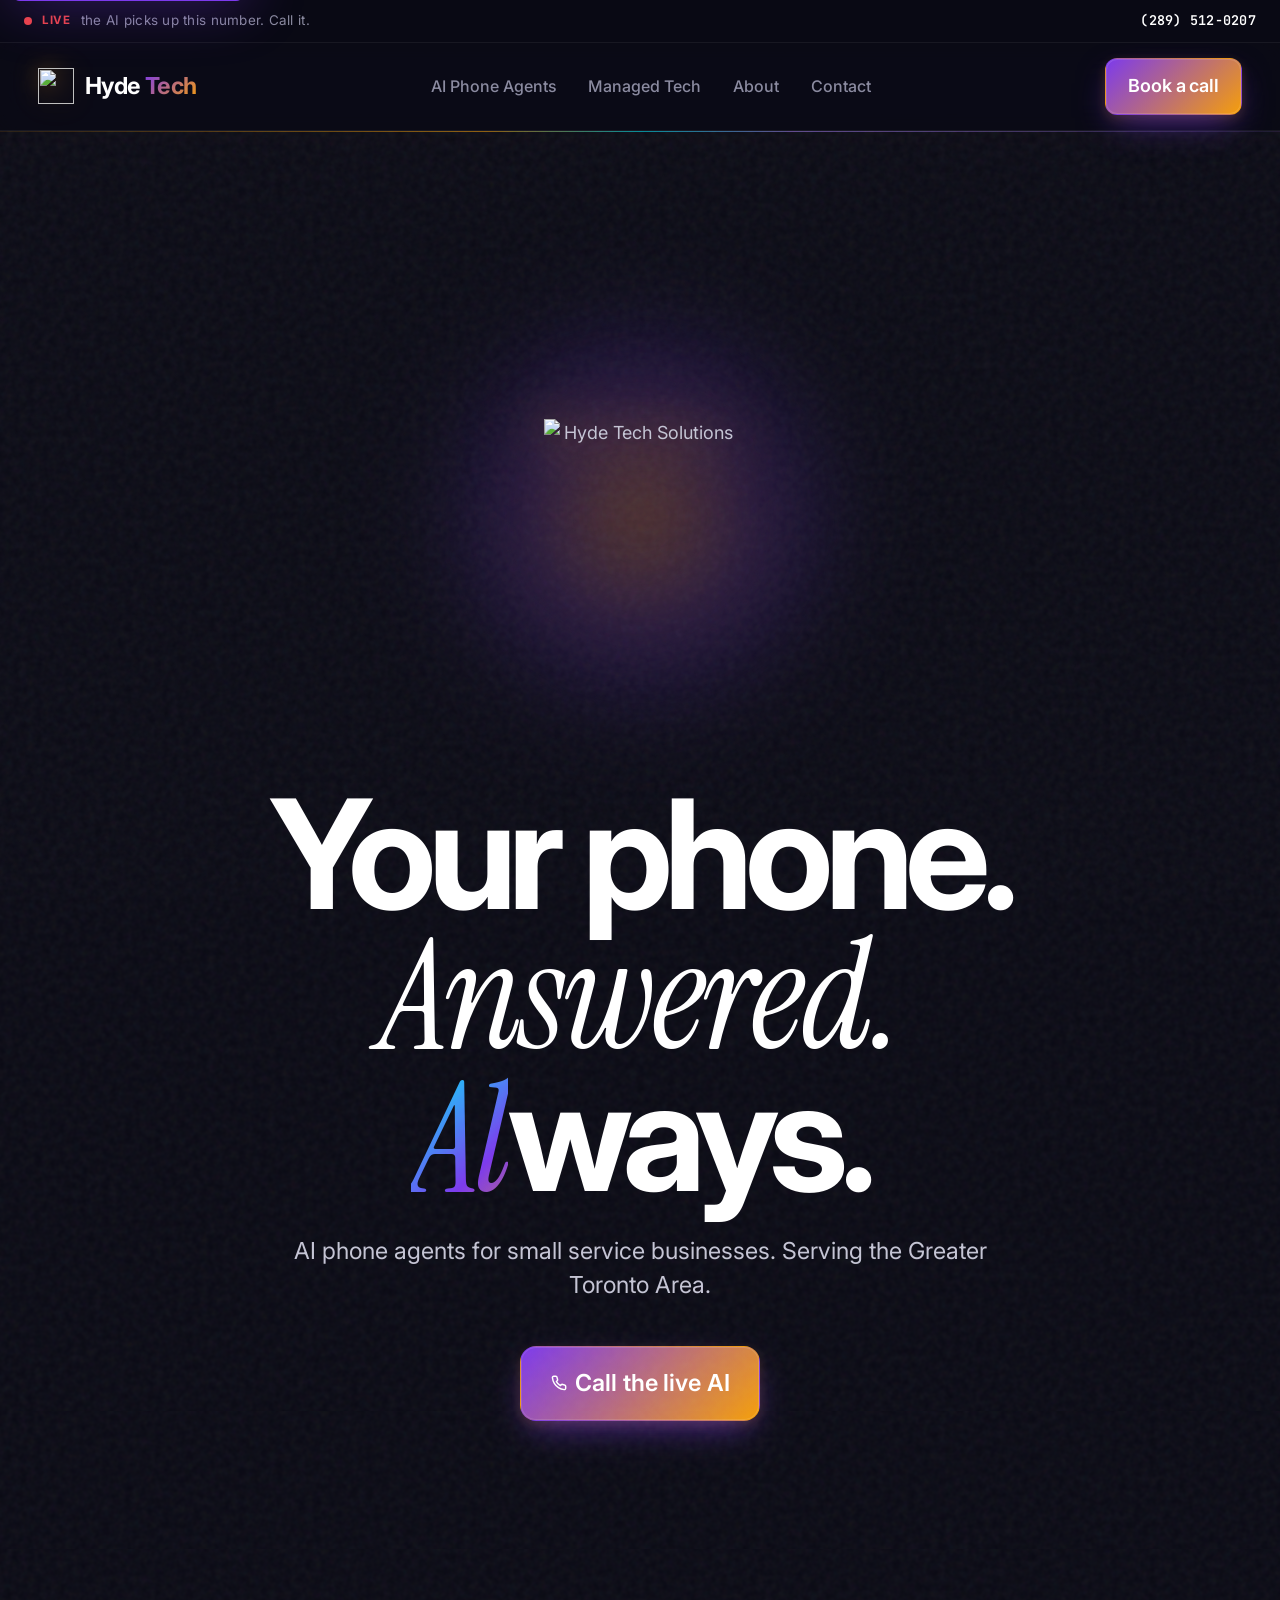
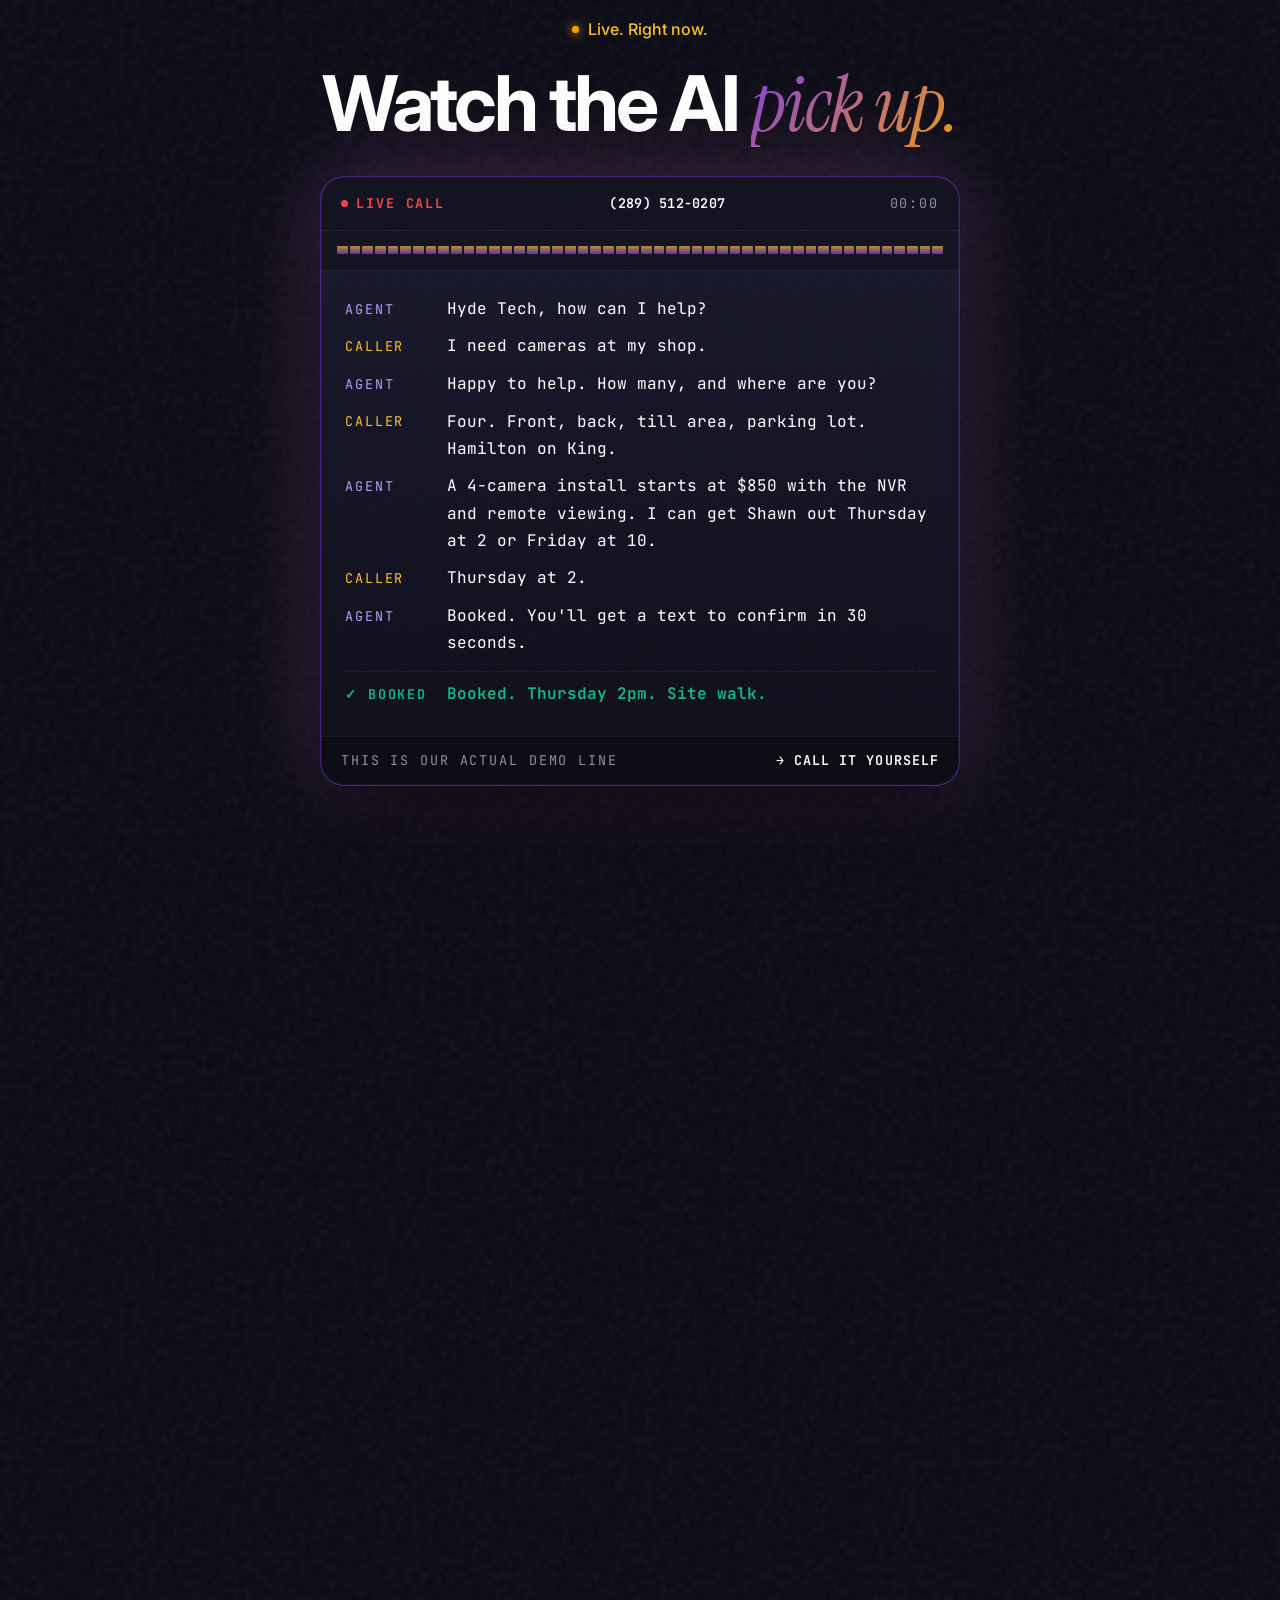
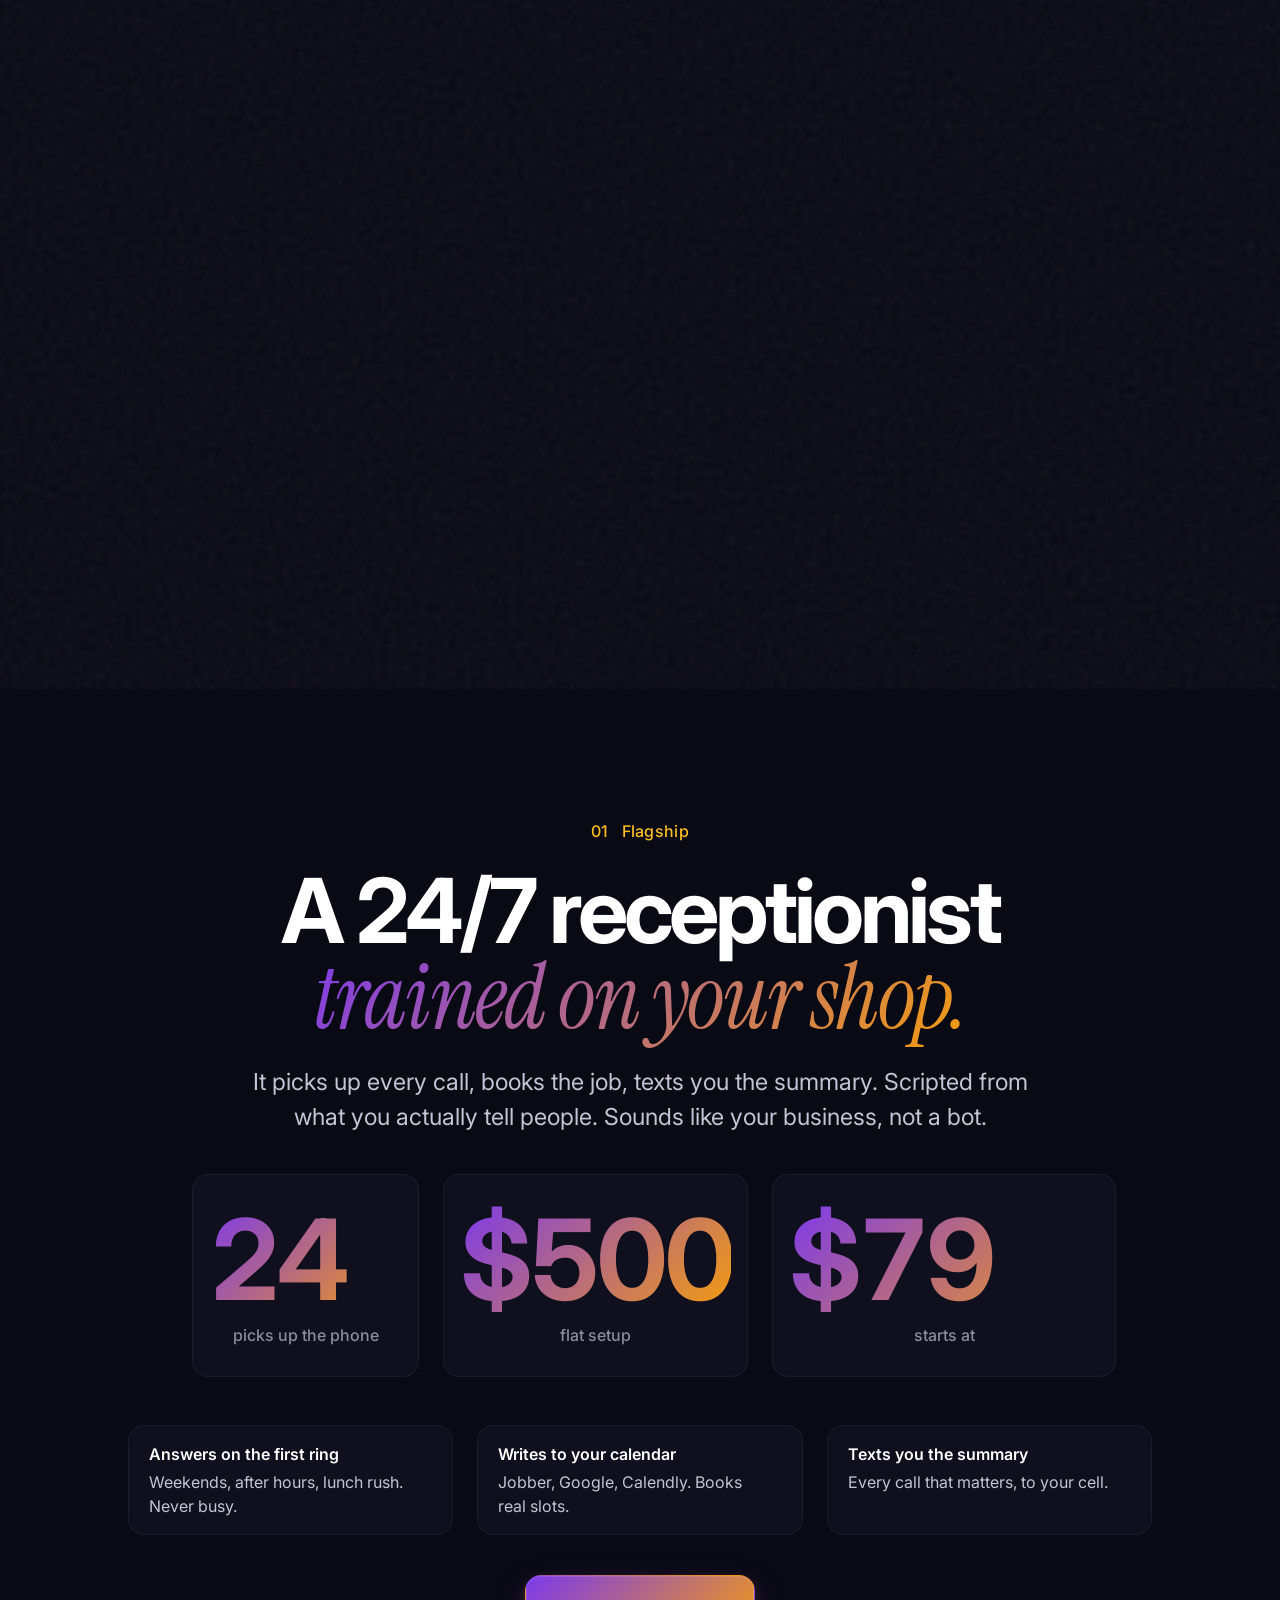
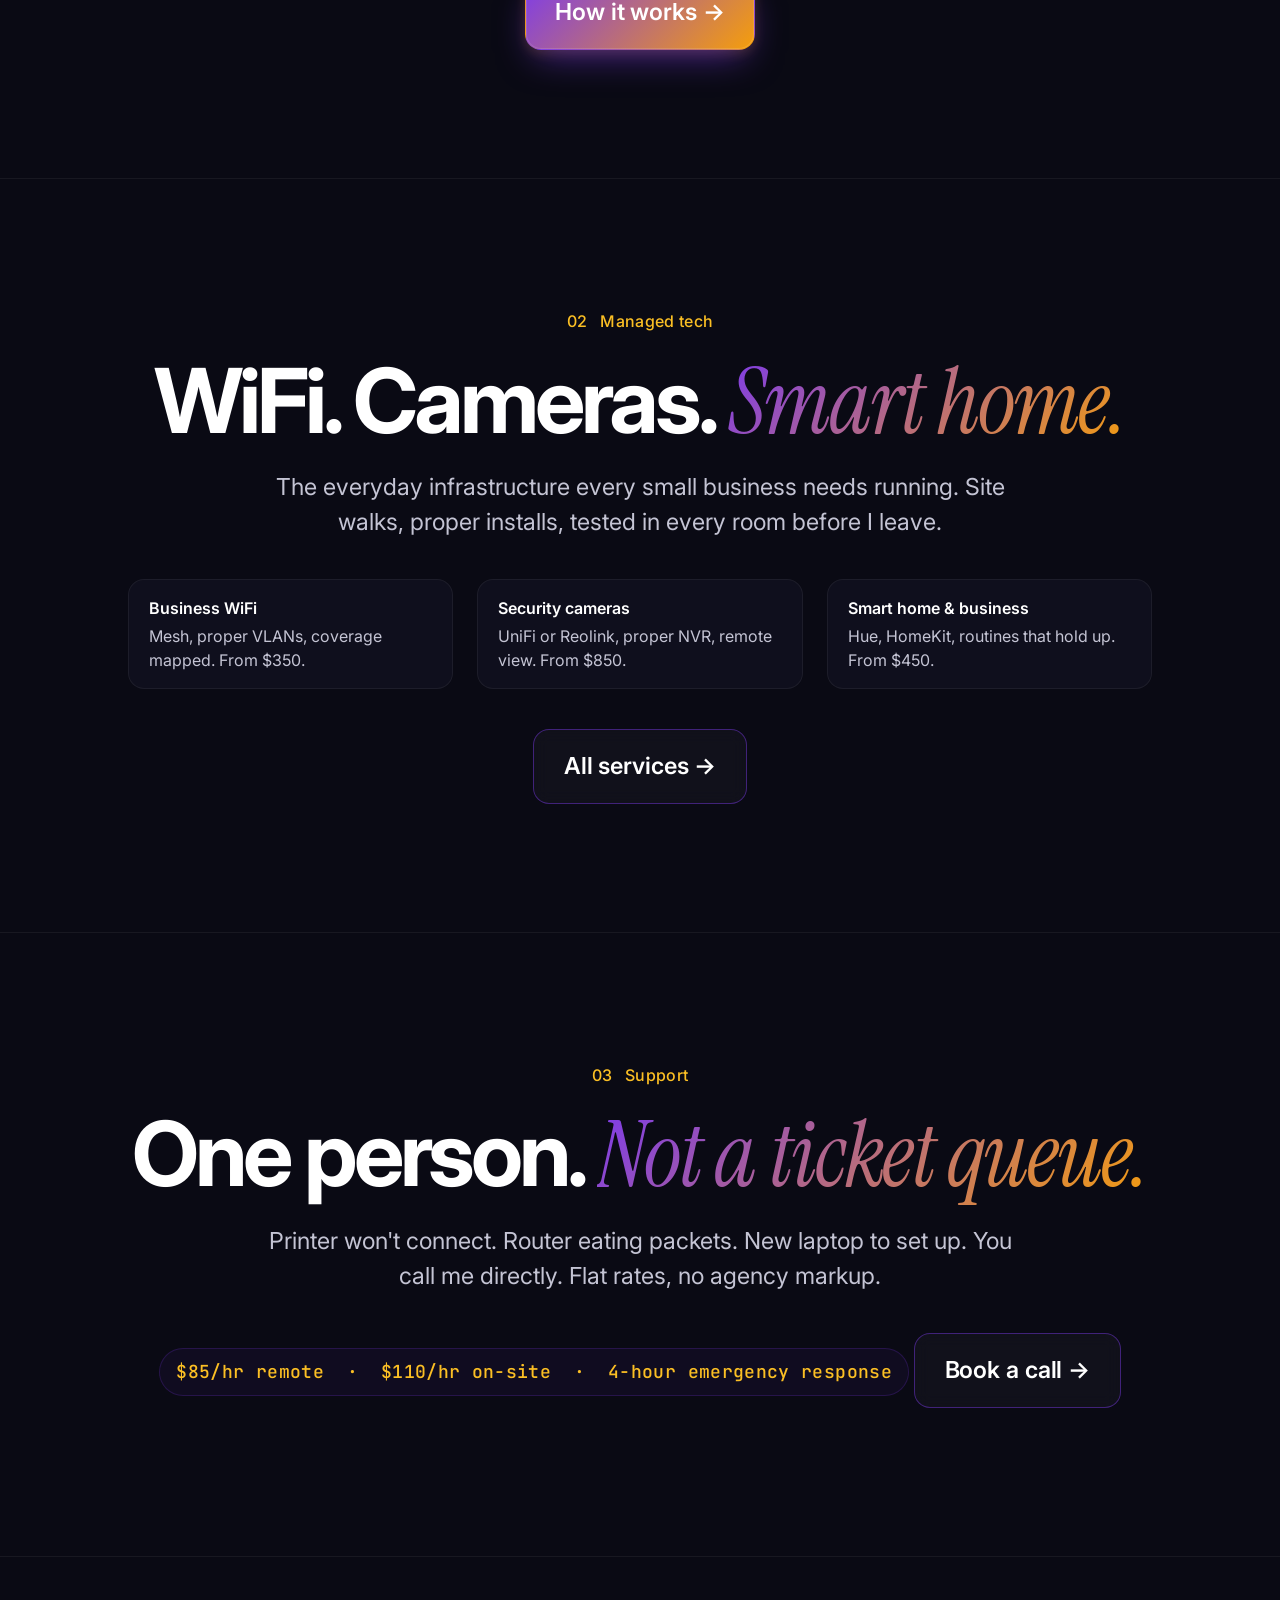
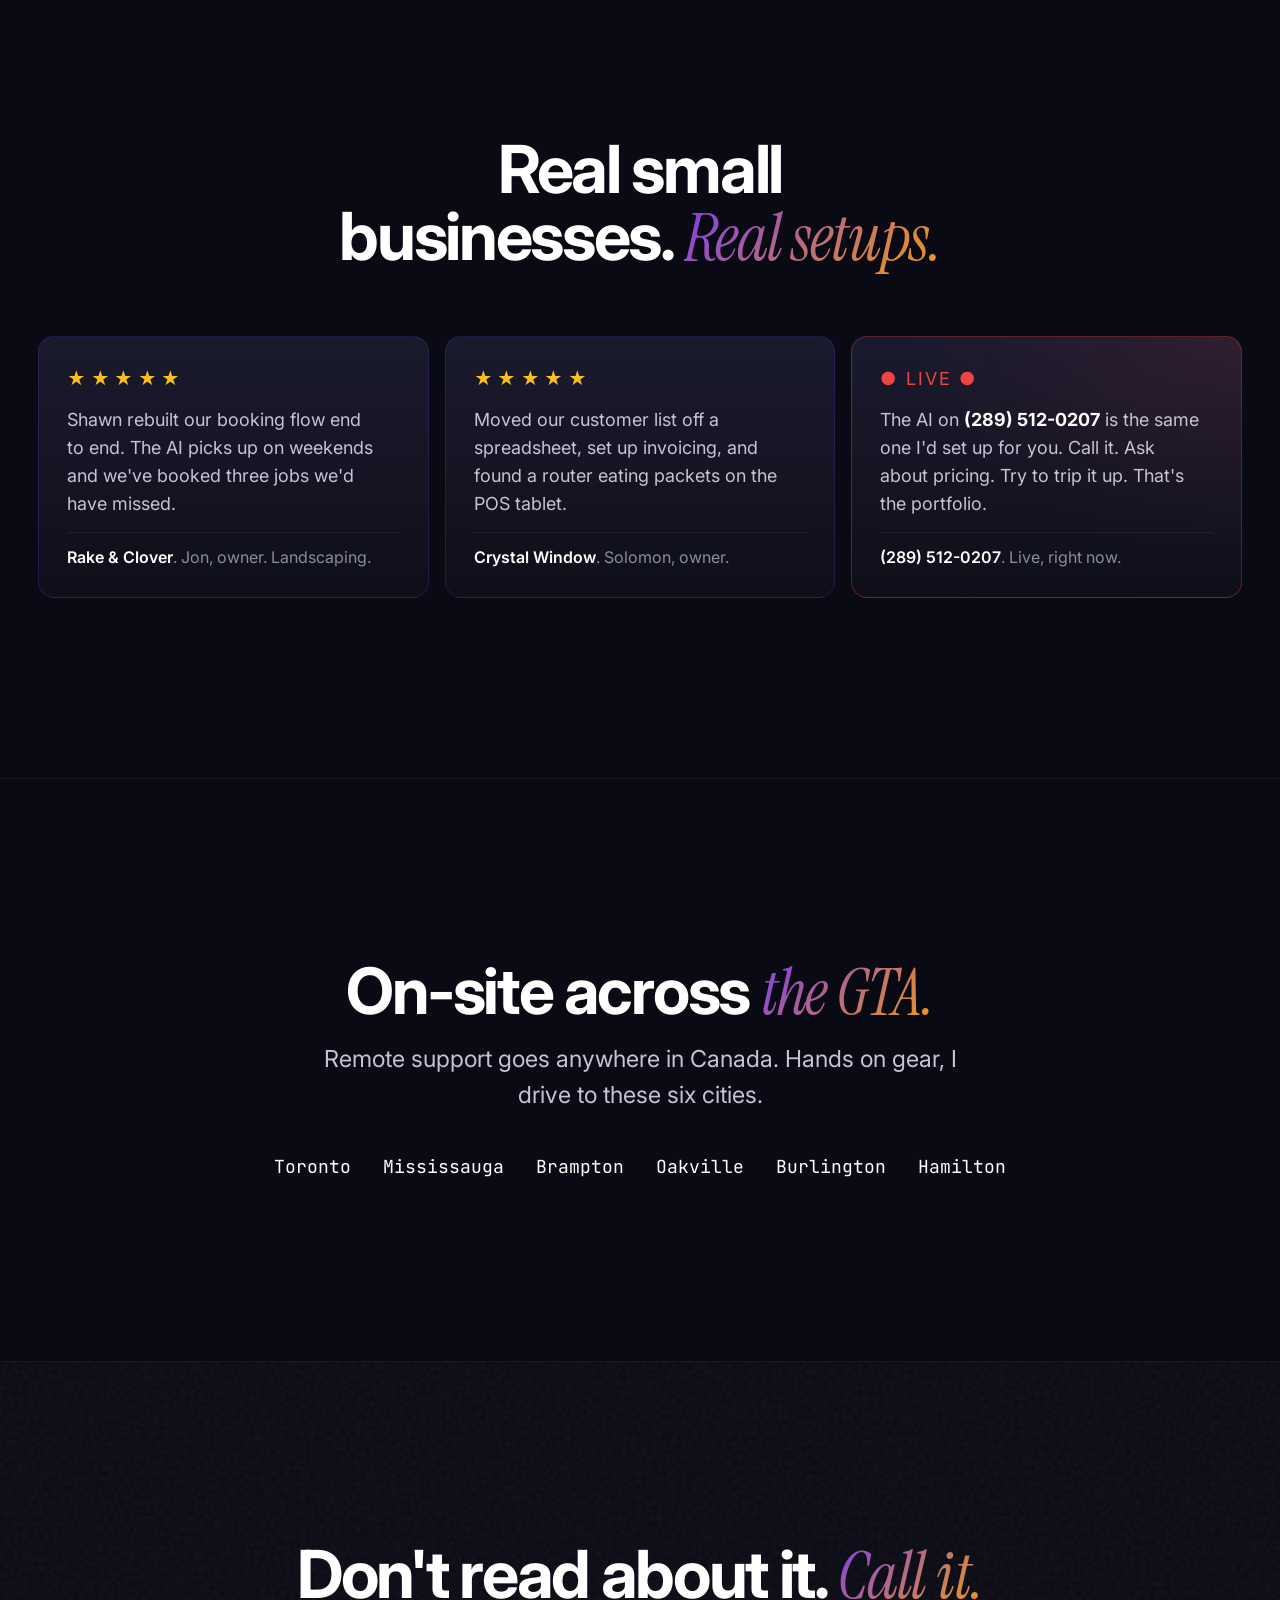
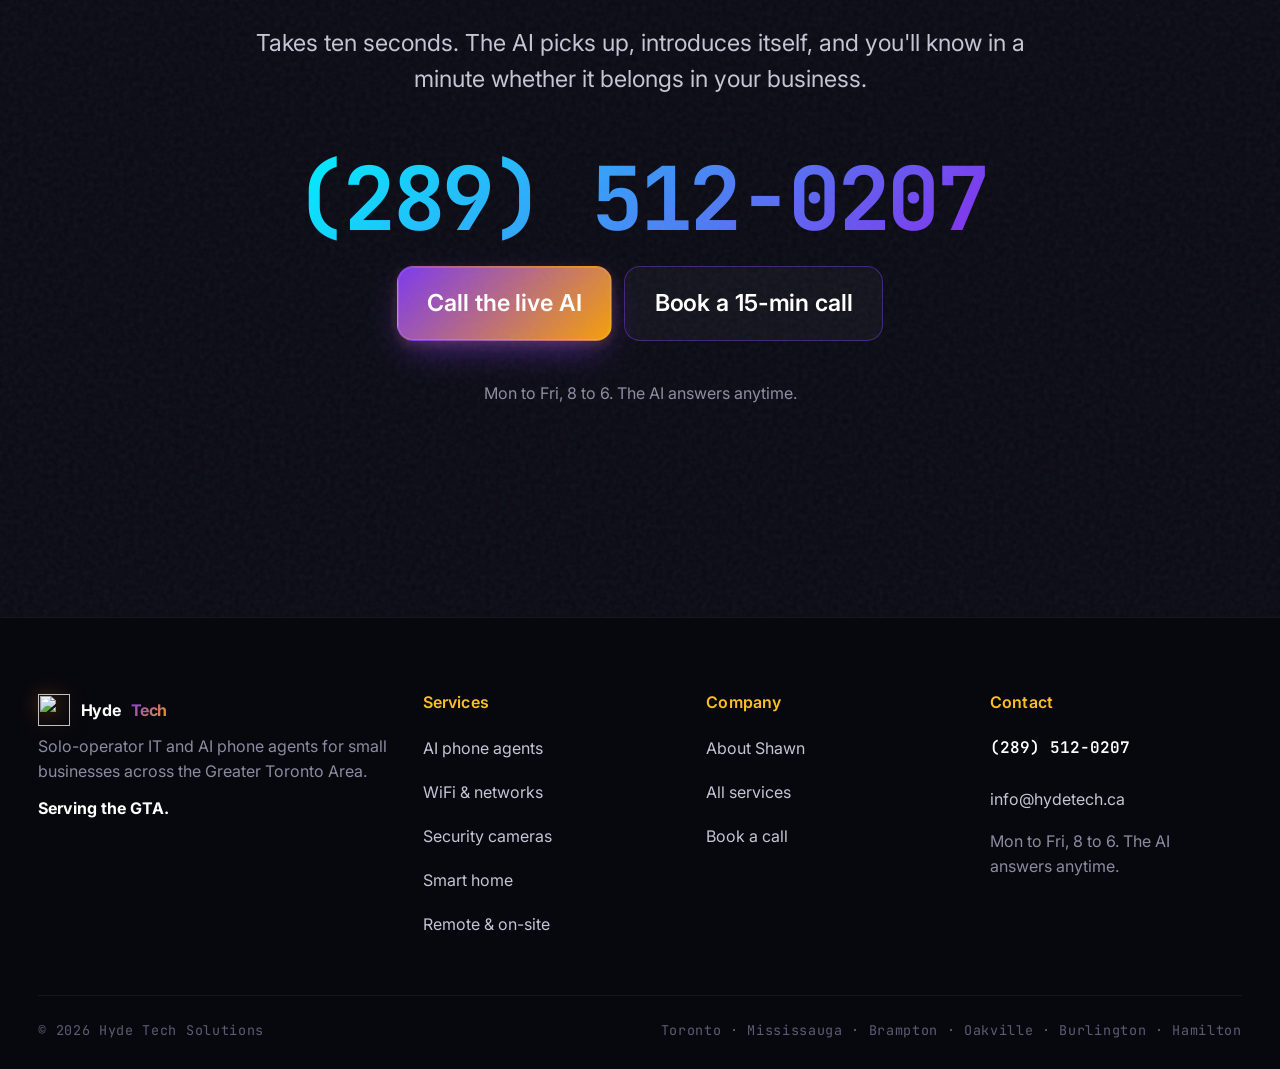
==== commit 742e0d05: "v7.1: motion back in - sonar rings, glitch Al, H1 stagger, counter-up stats, magnetic CTAs, scan-lin" ====
--- a/index.html
+++ b/index.html
@@ -90,16 +90,20 @@
 
     <!-- HERO: stripped to essentials. Logo, H1, sub, one CTA. -->
     <section class="hero has-grain">
+      <div class="scan-line" aria-hidden="true"></div>
       <div class="container">
 
         <div class="hero-logo">
-          <img src="https://raw.githubusercontent.com/shawnhyd3-crypto/hyde-tech-assets/master/hyde-tech-logo.png" alt="Hyde Tech Solutions" width="160" height="160" fetchpriority="high">
+          <span class="sonar" aria-hidden="true"></span>
+          <span class="sonar" aria-hidden="true"></span>
+          <span class="sonar" aria-hidden="true"></span>
+          <img src="https://raw.githubusercontent.com/shawnhyd3-crypto/hyde-tech-assets/master/hyde-tech-logo.png" alt="Hyde Tech Solutions" width="192" height="192" fetchpriority="high">
         </div>
 
         <h1>
           <span class="line">Your phone.</span>
           <span class="line"><span class="accent">Answered.</span></span>
-          <span class="line">Always.</span>
+          <span class="line"><span class="glitch-ai" data-text="Al">Al</span>ways.</span>
         </h1>
 
         <p class="sub">
@@ -154,7 +158,22 @@
         <span class="f-tag">01&nbsp;&nbsp;&nbsp;Flagship</span>
         <h2>A 24/7 receptionist <span class="accent">trained on your shop.</span></h2>
         <p class="f-sub">It picks up every call, books the job, texts you the summary. Scripted from what you actually tell people. Sounds like your business, not a bot.</p>
-        <span class="f-price">$500 setup&nbsp;&nbsp;·&nbsp;&nbsp;$79 to $129 a month&nbsp;&nbsp;·&nbsp;&nbsp;cancel any time</span>
+
+        <div class="stat-row" aria-label="Key stats">
+          <div class="stat">
+            <div class="stat-n"><span data-count="24">0</span><span class="stat-unit">/7</span></div>
+            <div class="stat-l">picks up the phone</div>
+          </div>
+          <div class="stat">
+            <div class="stat-n">$<span data-count="500">0</span></div>
+            <div class="stat-l">flat setup</div>
+          </div>
+          <div class="stat">
+            <div class="stat-n">$<span data-count="79">0</span><span class="stat-unit">/mo</span></div>
+            <div class="stat-l">starts at</div>
+          </div>
+        </div>
+
         <ul class="f-bullets">
           <li><strong>Answers on the first ring</strong>Weekends, after hours, lunch rush. Never busy.</li>
           <li><strong>Writes to your calendar</strong>Jobber, Google, Calendly. Books real slots.</li>
--- a/css/site.css
+++ b/css/site.css
@@ -323,14 +323,18 @@
   box-shadow: 0 0 10px var(--gold-500);
 }
 
-/* Giant logo moment — the central image that grounds the page */
+/* Giant logo moment with sonar rings — outgoing-call visual motif */
 .hero-logo {
   display: grid;
   place-items: center;
-  margin-block-end: 2rem;
+  margin-block-end: 2.5rem;
   position: relative;
   isolation: isolate;
-}
+  width: clamp(280px, 38vw, 460px);
+  height: clamp(280px, 38vw, 460px);
+  margin-inline: auto;
+}
+/* Halo glow */
 .hero-logo::before {
   content: "";
   position: absolute;
@@ -339,27 +343,52 @@
   height: clamp(250px, 35vw, 440px);
   transform: translate(-50%, -50%);
   border-radius: 50%;
-  background: radial-gradient(circle, rgba(245, 158, 11, 0.35) 0%, rgba(124, 58, 237, 0.20) 35%, transparent 70%);
+  background: radial-gradient(circle, rgba(245, 158, 11, 0.42) 0%, rgba(124, 58, 237, 0.25) 35%, transparent 70%);
   filter: blur(50px);
   animation: logo-halo 6s ease-in-out infinite;
   z-index: -1;
 }
 @keyframes logo-halo {
   0%, 100% { transform: translate(-50%, -50%) scale(1); opacity: 0.85; }
-  50%      { transform: translate(-50%, -50%) scale(1.12); opacity: 1; }
-}
+  50%      { transform: translate(-50%, -50%) scale(1.15); opacity: 1; }
+}
+
+/* Sonar rings — 3 concentric expanding rings, staggered. Signature outgoing-call theme. */
+.hero-logo .sonar {
+  position: absolute;
+  inset: 0;
+  border-radius: 50%;
+  border: 1px solid rgba(245, 158, 11, 0.35);
+  animation: sonar-expand 3.6s cubic-bezier(0, 0.55, 0.45, 1) infinite;
+  opacity: 0;
+  pointer-events: none;
+}
+.hero-logo .sonar:nth-child(2) { animation-delay: 1.2s; border-color: rgba(124, 58, 237, 0.45); }
+.hero-logo .sonar:nth-child(3) { animation-delay: 2.4s; border-color: rgba(0, 240, 255, 0.35); }
+@keyframes sonar-expand {
+  0%   { transform: scale(0.55); opacity: 0.9; border-width: 2px; }
+  100% { transform: scale(1.35); opacity: 0; border-width: 1px; }
+}
+
 .hero-logo img {
-  width: clamp(96px, 14vw, 160px);
+  position: relative;
+  z-index: 1;
+  width: clamp(120px, 16vw, 192px);
   height: auto;
-  animation: logo-float 8s ease-in-out infinite;
-  filter: drop-shadow(0 0 24px rgba(245, 158, 11, 0.45)) drop-shadow(0 0 60px rgba(124, 58, 237, 0.35));
+  animation: logo-float 8s ease-in-out infinite, logo-in 1s var(--ease-out) 100ms both;
+  filter: drop-shadow(0 0 24px rgba(245, 158, 11, 0.55)) drop-shadow(0 0 60px rgba(124, 58, 237, 0.45));
 }
 @keyframes logo-float {
   0%, 100% { transform: translateY(0); }
   50%      { transform: translateY(-8px); }
 }
+@keyframes logo-in {
+  from { opacity: 0; transform: translateY(20px) scale(0.92); filter: drop-shadow(0 0 0 transparent) blur(8px); }
+  to   { opacity: 1; }
+}
 @media (prefers-reduced-motion: reduce) {
-  .hero-logo::before, .hero-logo img { animation: none; }
+  .hero-logo::before, .hero-logo img, .hero-logo .sonar { animation: none; }
+  .hero-logo .sonar { opacity: 0; }
 }
 
 .hero h1 {
@@ -372,7 +401,22 @@
   font-weight: 700;
   color: var(--text-primary);
 }
-.hero h1 .line { display: block; }
+/* Staggered line reveal — each H1 line cascades in */
+.hero h1 .line {
+  display: block;
+  opacity: 0;
+  transform: translateY(24px);
+  animation: line-rise 900ms var(--ease-out) forwards;
+}
+.hero h1 .line:nth-child(1) { animation-delay: 350ms; }
+.hero h1 .line:nth-child(2) { animation-delay: 550ms; }
+.hero h1 .line:nth-child(3) { animation-delay: 750ms; }
+@keyframes line-rise {
+  to { opacity: 1; transform: none; }
+}
+@media (prefers-reduced-motion: reduce) {
+  .hero h1 .line { opacity: 1; transform: none; animation: none; }
+}
 .hero h1 .gold { color: var(--gold-400); }
 .hero h1 em,
 .hero h1 .accent {
@@ -1213,6 +1257,72 @@
   .feature .f-bullets { grid-template-columns: 1fr; }
 }
 
+/* ============================================================
+   v7.1 — Stat row (count-up on scroll into view)
+   ============================================================ */
+.stat-row {
+  display: grid;
+  grid-template-columns: repeat(3, 1fr);
+  gap: var(--space-m);
+  max-width: 56rem;
+  margin: 0 auto 3rem;
+}
+.stat {
+  padding: 1.75rem 1rem;
+  background: rgba(26, 26, 46, 0.35);
+  border: 1px solid var(--hairline);
+  border-radius: var(--radius-l);
+  text-align: center;
+}
+.stat-n {
+  font-family: var(--font-body);
+  font-size: var(--step-stat);
+  font-weight: 700;
+  line-height: 1;
+  letter-spacing: -0.04em;
+  background: var(--grad-brand);
+  -webkit-background-clip: text;
+  background-clip: text;
+  color: transparent;
+  font-variant-numeric: tabular-nums;
+}
+.stat-unit { font-size: 0.5em; opacity: 0.7; letter-spacing: 0.02em; }
+.stat-l {
+  margin-block-start: 0.5rem;
+  font-size: var(--step--1);
+  color: var(--text-muted);
+  font-weight: 500;
+}
+@media (max-width: 720px) {
+  .stat-row { grid-template-columns: 1fr; }
+}
+
+/* ============================================================
+   v7.1 — Scan line across hero (v1 brand signature, restored subtly)
+   ============================================================ */
+.scan-line {
+  position: absolute;
+  top: 0;
+  left: -10%;
+  right: -10%;
+  height: 1px;
+  background: linear-gradient(90deg, transparent 0%, var(--gold-500) 40%, var(--neon-cyan) 50%, var(--purple-400) 60%, transparent 100%);
+  opacity: 0.55;
+  box-shadow: 0 0 24px rgba(245, 158, 11, 0.4), 0 0 48px rgba(124, 58, 237, 0.3);
+  animation: scan-down 7s cubic-bezier(0.65, 0, 0.35, 1) infinite;
+  pointer-events: none;
+  z-index: 0;
+}
+@keyframes scan-down {
+  0%   { top: 0%; opacity: 0; }
+  8%   { opacity: 0.55; }
+  92%  { opacity: 0.55; }
+  100% { top: 100%; opacity: 0; }
+}
+@media (prefers-reduced-motion: reduce) {
+  .scan-line { animation: none; display: none; }
+}
+
 /* Utilities */
 .muted  { color: var(--text-muted); }
 .mono   { font-family: var(--font-mono); }
